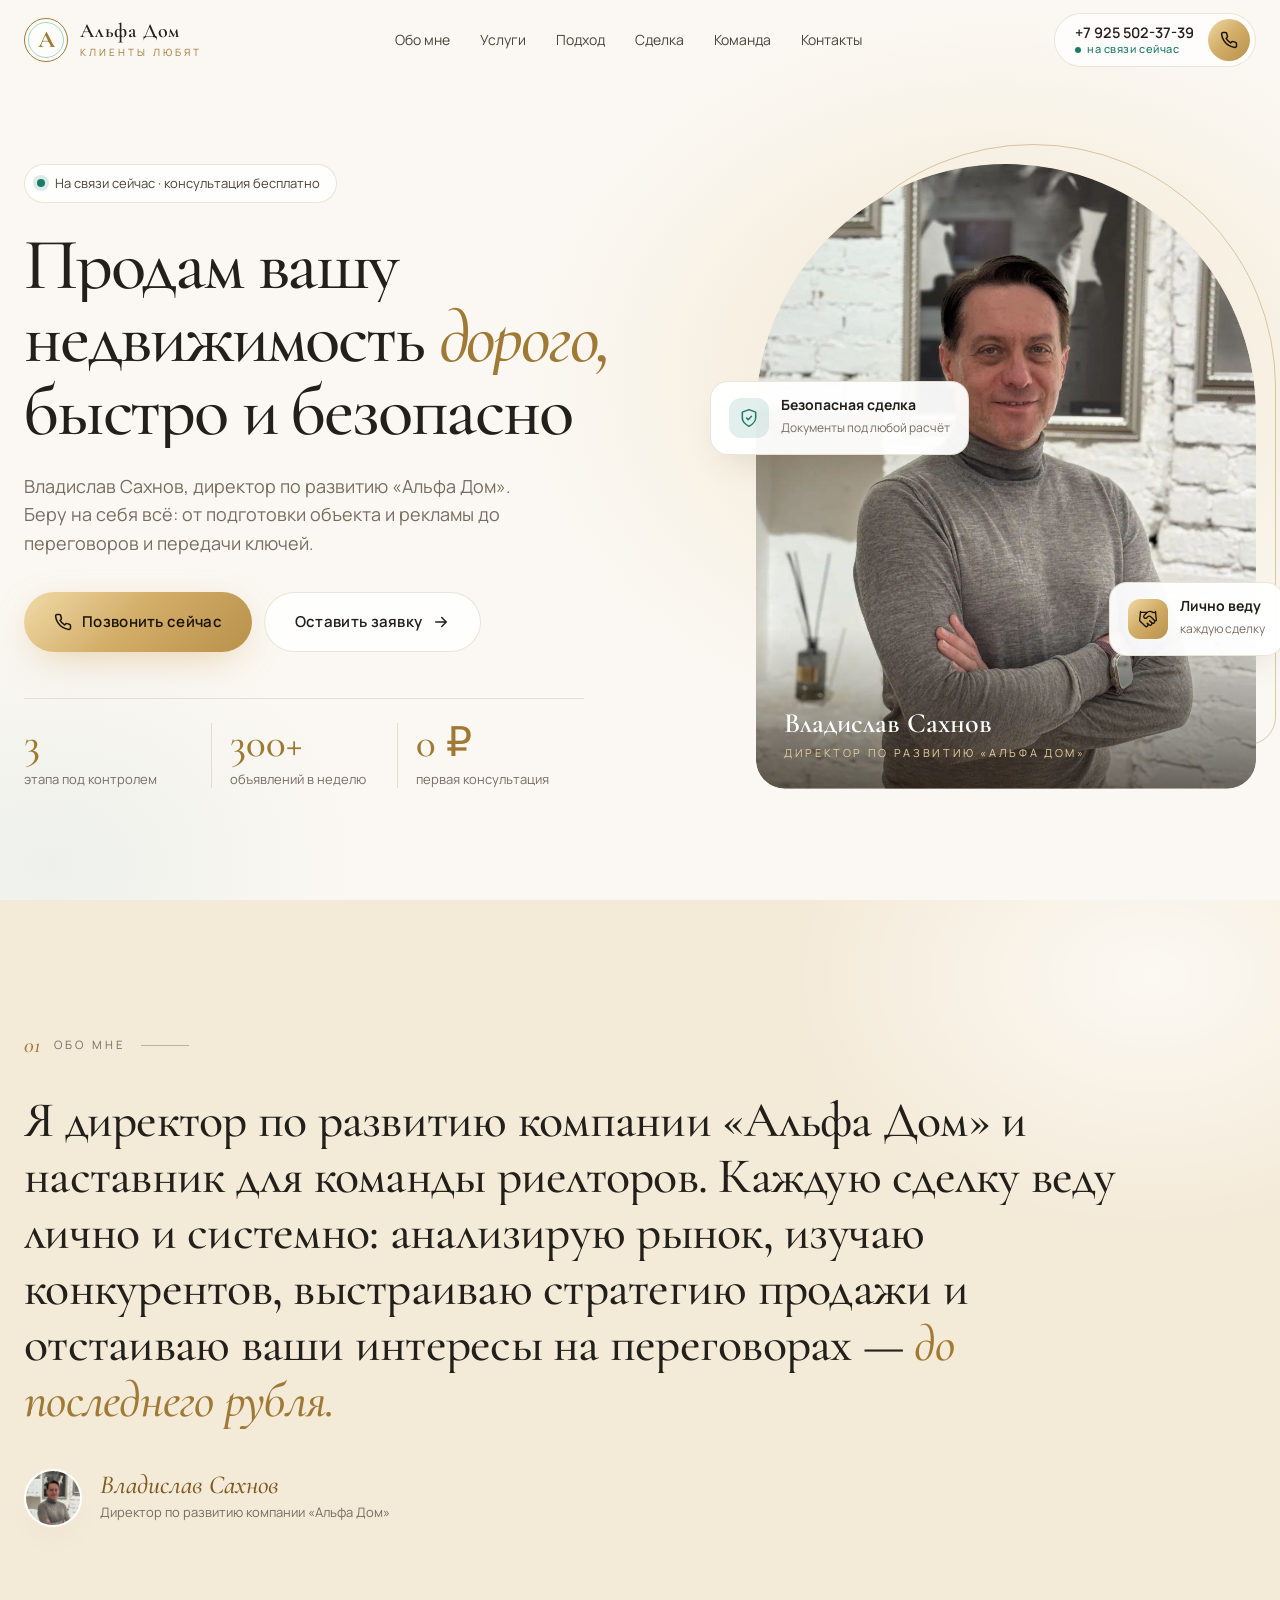
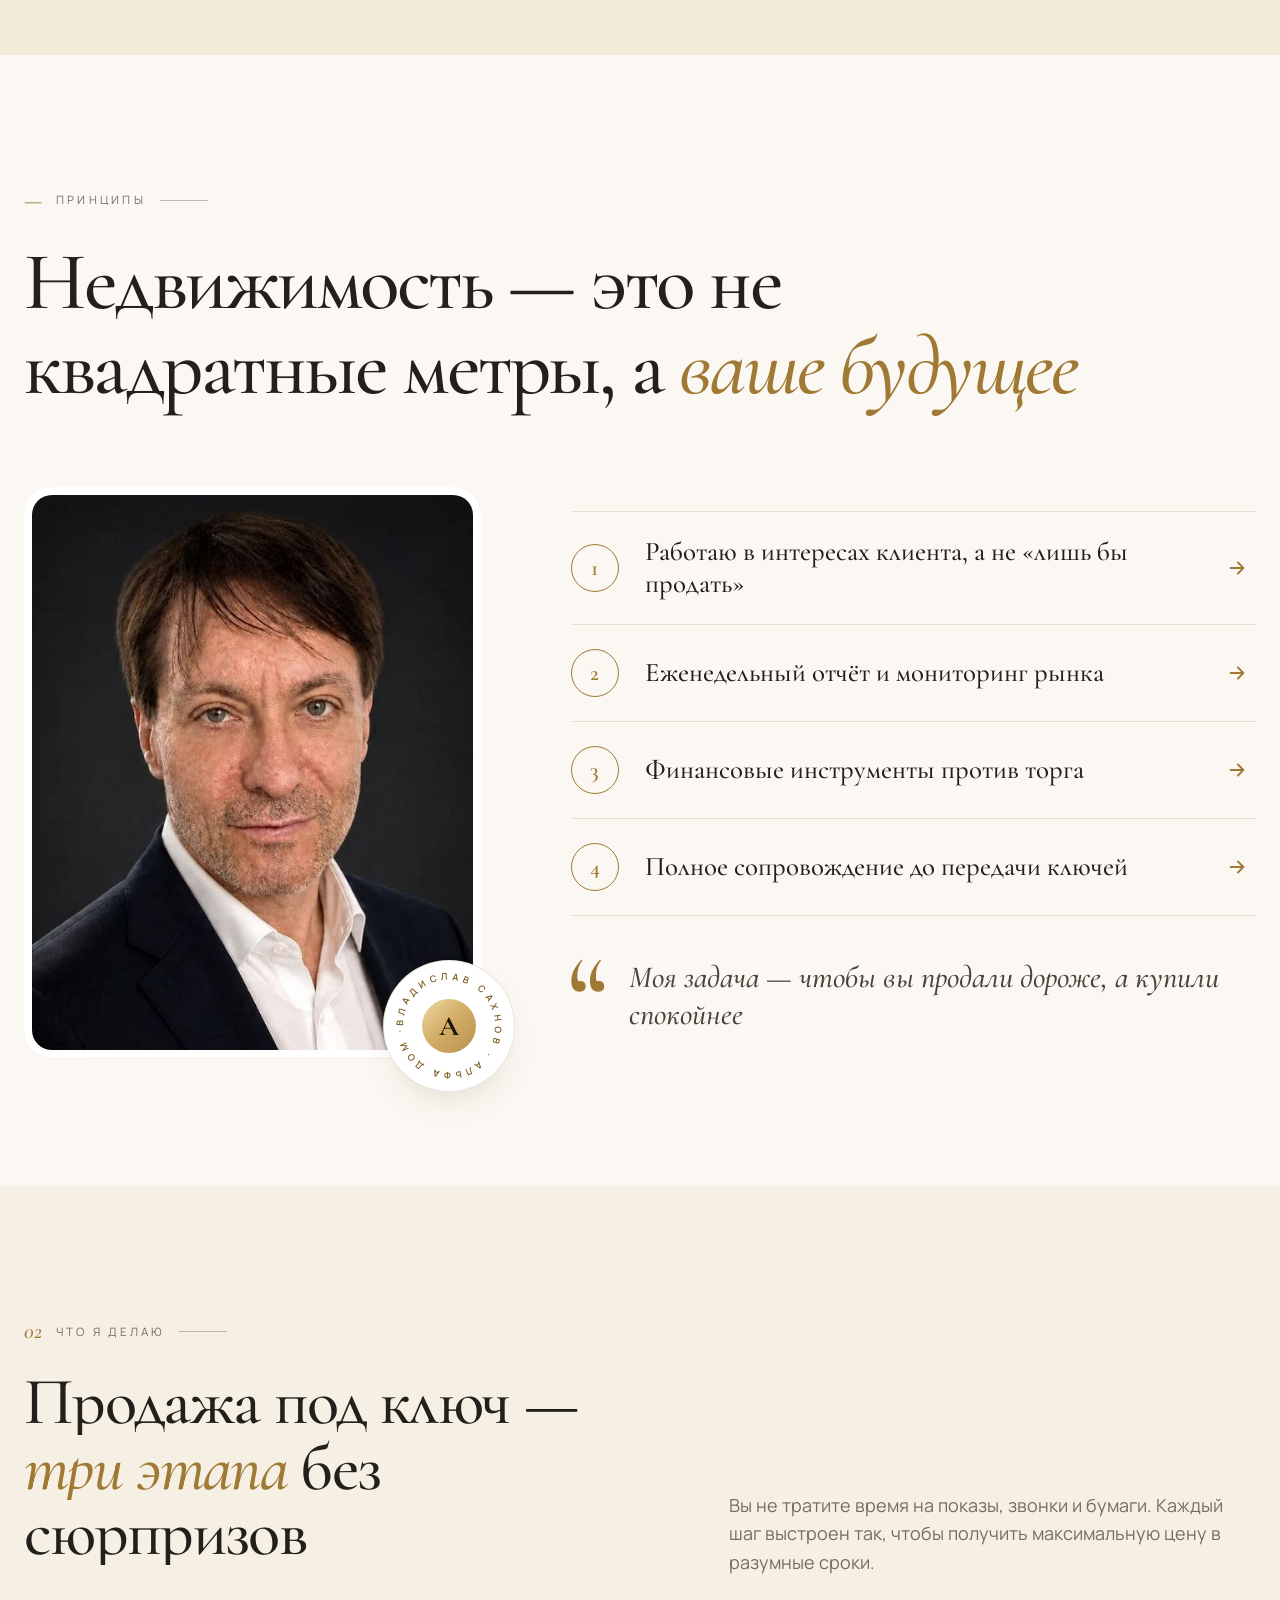
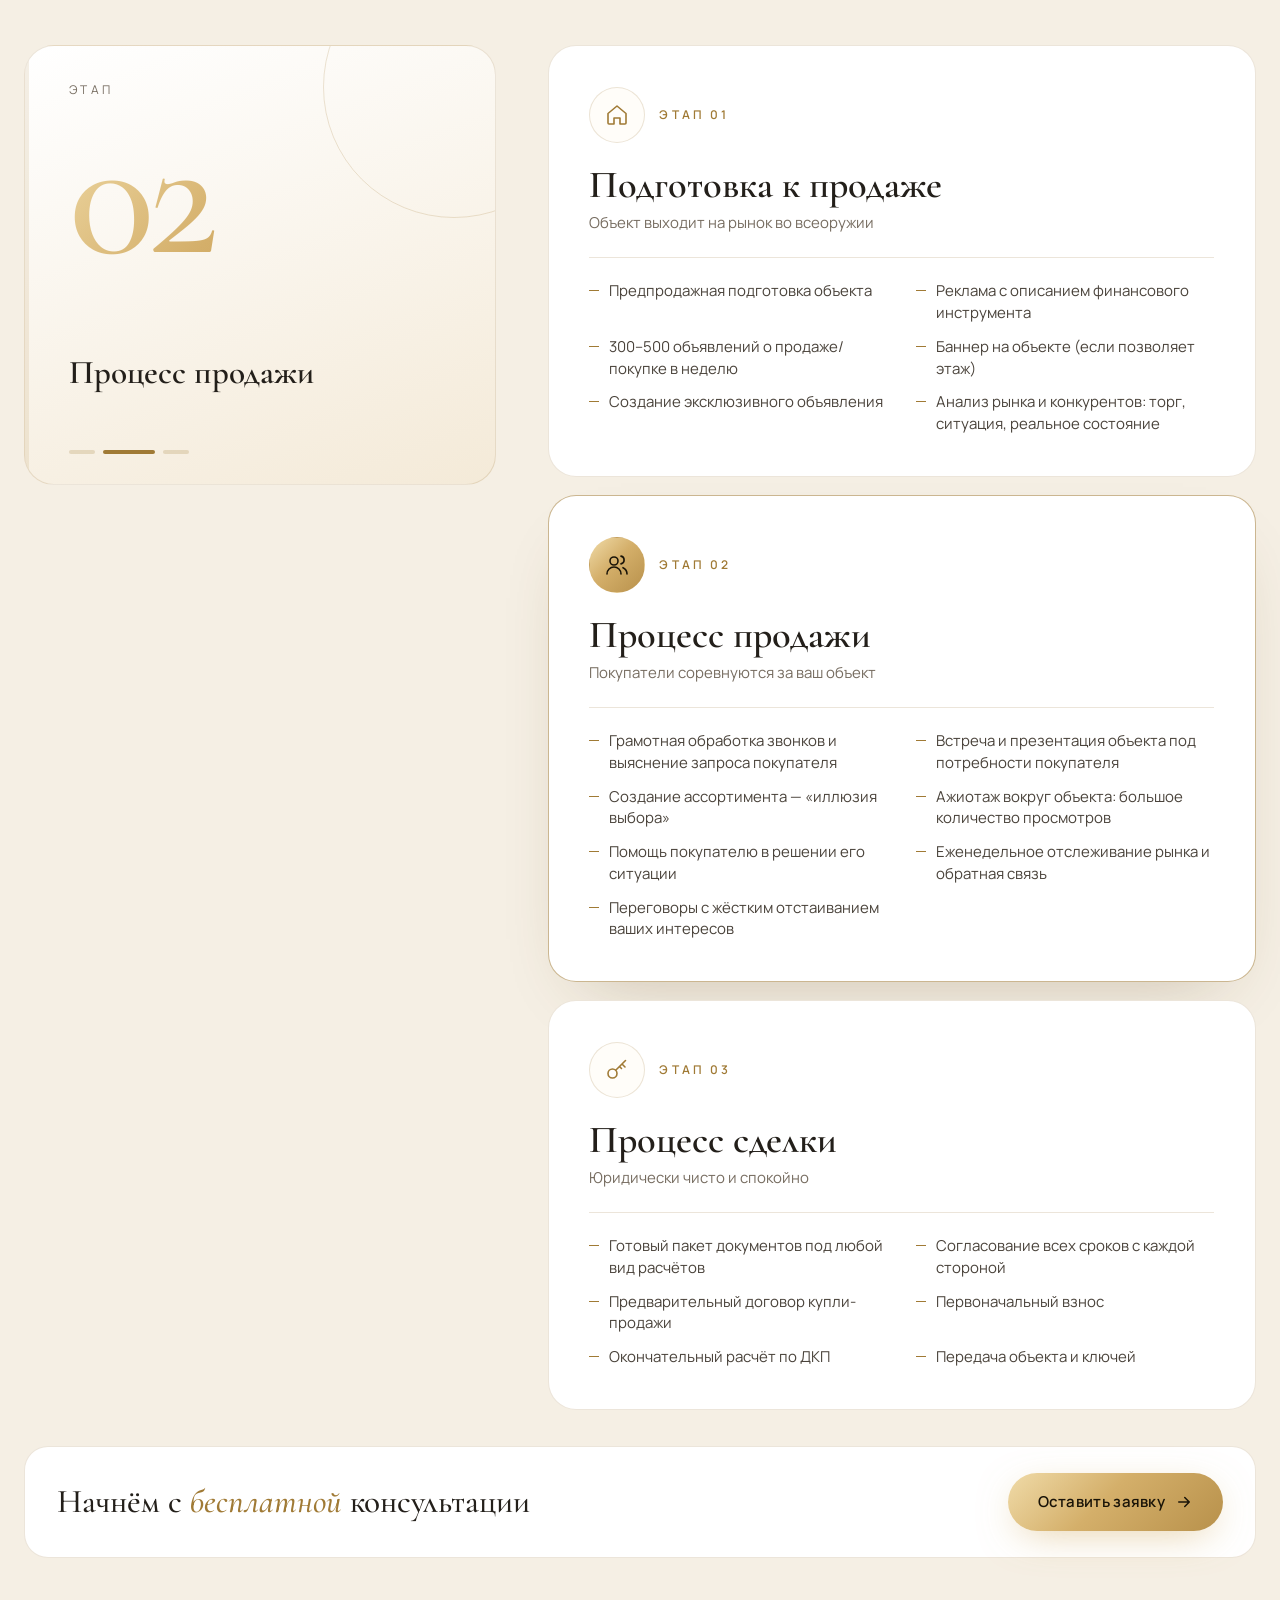
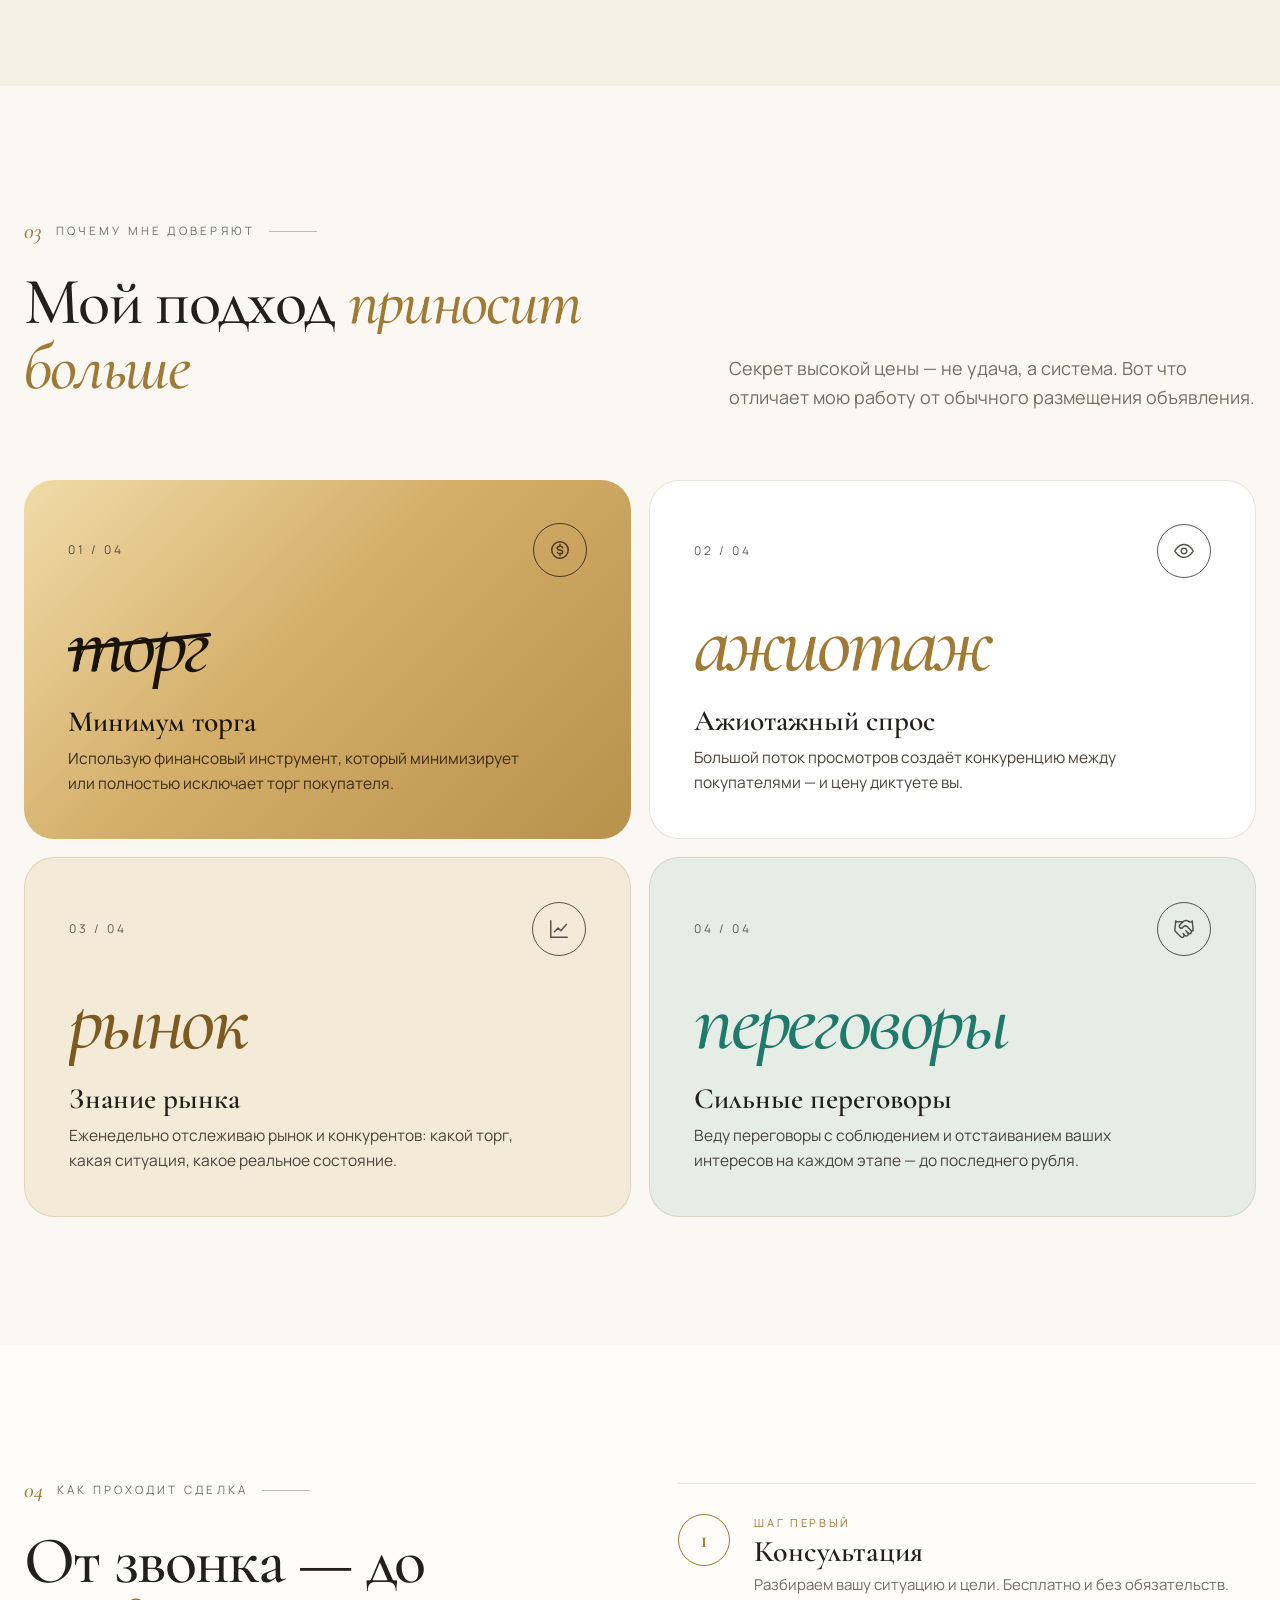
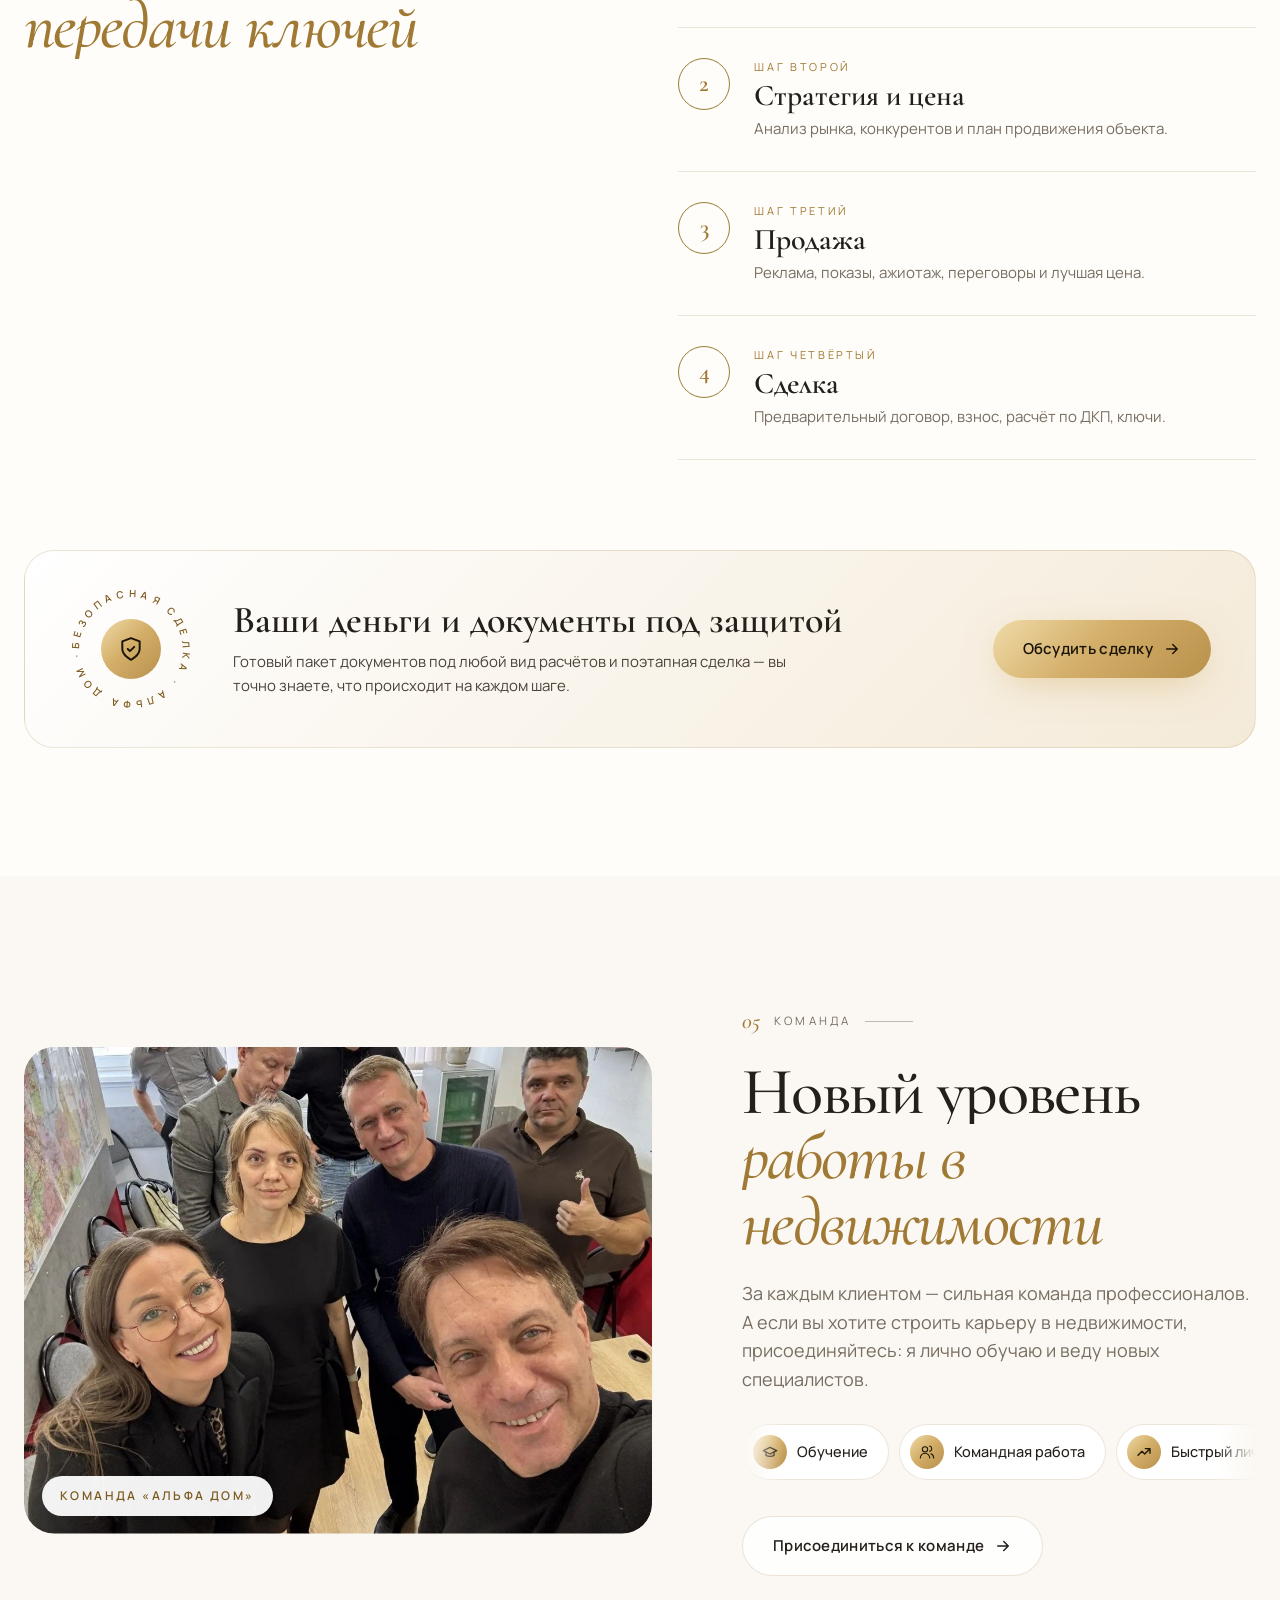
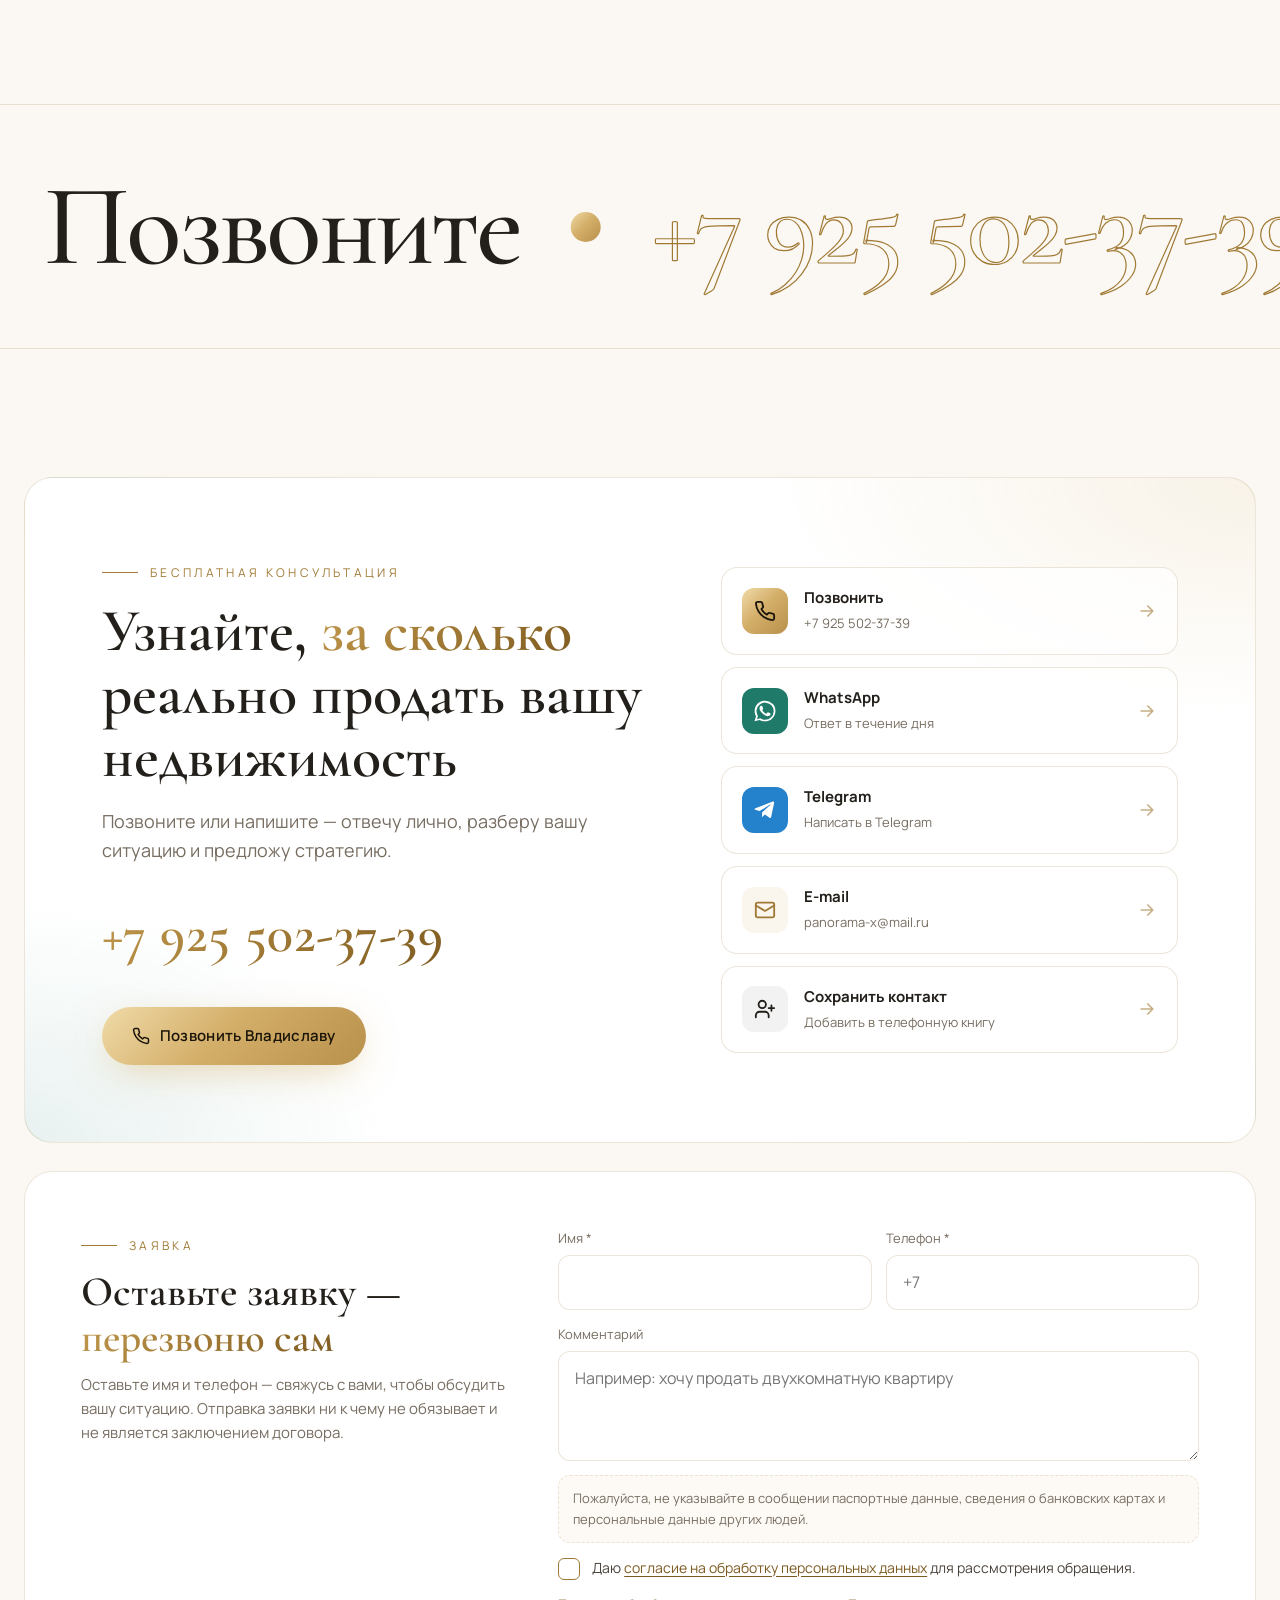
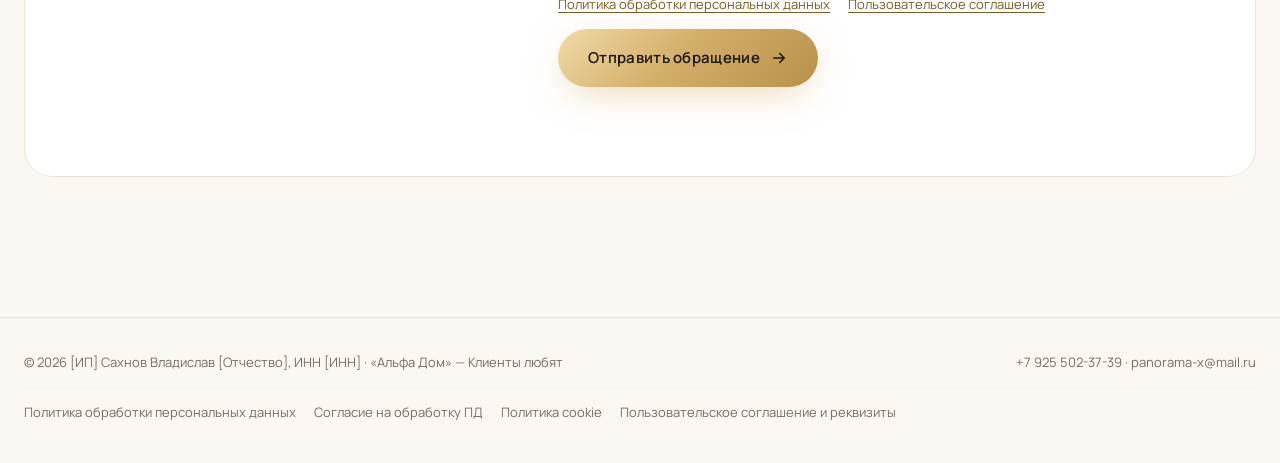
==== index.html @ 60c5ec6c "Сайт-визитка Владислава Сахнова: дизайн, анимации и правовые документы - Светлый дизайн с анимациями" ====
<!DOCTYPE html>
<html lang="ru">
<head>
<meta charset="UTF-8">
<meta name="viewport" content="width=device-width, initial-scale=1, viewport-fit=cover">
<title>Владислав Сахнов — эксперт по недвижимости | Альфа Дом</title>
<meta name="description" content="Владислав Сахнов, директор по развитию компании «Альфа Дом». Продажа и покупка недвижимости под ключ: подготовка объекта, продажа без торга, безопасная сделка. +7 925 502-37-39">
<meta name="theme-color" content="#fbf8f3">
<meta property="og:title" content="Владислав Сахнов — эксперт по недвижимости">
<meta property="og:description" content="Продам вашу квартиру дорого и безопасно. Сделка под ключ в 3 этапа.">
<meta property="og:image" content="img/studio.jpg">
<link rel="stylesheet" href="fonts/fonts.css">
<script>
(function(){var d=document.documentElement,rm=false;d.classList.add('js');
try{rm=matchMedia('(prefers-reduced-motion: reduce)').matches}catch(e){}
if(!rm)d.classList.add('motion');
setTimeout(function(){d.classList.add('ready')},2500)})();
</script>
<style>
:root{
  --bg:#fbf8f3;
  --paper:#fffdf9;
  --alt:#f5efe4;
  --card:#ffffff;
  --champ-soft:#f4ead8;
  --sage-soft:#e6ede6;
  --line:rgba(150,112,50,.18);
  --gold:#a07a35;
  --gold-2:#7d5a20;
  --gold-3:#a8823f;
  --champ:#e6cf9c;
  --emerald:#1f7a6a;
  --emerald-2:#1b7a68;
  --text:#231f1a;
  --text-2:#4a433b;
  --muted:#776d61;
  --radius:18px;
  --ease:cubic-bezier(.16,1,.3,1);
  --grad-gold:linear-gradient(135deg,#f0dba8 0%,#d4af6a 45%,#b8914b 100%);
  --grad-gold-text:linear-gradient(135deg,#c49a4f 0%,#a07a35 50%,#7d5a20 100%);
  --shadow:0 30px 70px -38px rgba(90,65,25,.32);
  --shadow-s:0 16px 40px -22px rgba(90,65,25,.3);
}
*{box-sizing:border-box;margin:0;padding:0}
html{scroll-behavior:smooth;-webkit-text-size-adjust:100%}
html.lenis,html.lenis body{height:auto}
html.lenis{scroll-behavior:auto}
.lenis.lenis-stopped{overflow:clip}
body{background:var(--bg);color:var(--text);font-family:Manrope,system-ui,sans-serif;font-size:16px;line-height:1.6;overflow-x:clip;-webkit-font-smoothing:antialiased}
::selection{background:var(--champ);color:var(--text)}
img{display:block;max-width:100%}
a{color:inherit;text-decoration:none}
button{font:inherit}
.container{width:100%;max-width:1280px;margin:0 auto;padding:0 24px}
.gold{background:var(--grad-gold-text);-webkit-background-clip:text;background-clip:text;color:transparent}
.eyebrow{display:inline-flex;align-items:center;gap:12px;font-size:12px;letter-spacing:.28em;text-transform:uppercase;color:var(--gold)}
.eyebrow::before{content:"";width:36px;height:1px;background:var(--gold)}
.lead{color:var(--muted);font-size:clamp(16px,1.5vw,18px);max-width:620px}
section{padding:clamp(84px,10vw,140px) 0;position:relative}
.label{display:inline-flex;align-items:center;gap:14px;font-size:11.5px;letter-spacing:.28em;text-transform:uppercase;color:var(--muted)}
.label b{font-family:"Cormorant Garamond",serif;font-style:italic;font-weight:500;font-size:22px;letter-spacing:0;color:var(--gold);text-transform:none}
.label::after{content:"";width:48px;height:1px;background:currentColor;opacity:.45}
h2.h{font-family:"Cormorant Garamond",serif;font-weight:500;font-size:clamp(40px,5.2vw,80px);line-height:.98;letter-spacing:-.025em;margin:20px 0 24px}
h2.h em{font-style:italic;color:var(--gold)}
.head{display:grid;grid-template-columns:1.1fr .9fr;gap:60px;align-items:end;margin-bottom:56px}
.head > *{min-width:0}
.head .lead{padding-bottom:12px}

/* buttons */
.btn{display:inline-flex;align-items:center;justify-content:center;gap:10px;padding:17px 30px;border-radius:100px;font-weight:600;font-size:15px;letter-spacing:.02em;transition:box-shadow .3s,background .3s,color .3s,border-color .3s;cursor:pointer;border:0;white-space:nowrap}
.btn svg{width:18px;height:18px;flex-shrink:0}
.btn-gold{background:var(--grad-gold);color:#1a1408;box-shadow:0 10px 40px -12px rgba(212,175,106,.7)}
.btn-gold:hover{box-shadow:0 18px 50px -10px rgba(212,175,106,.9)}
.btn-ghost{border:1px solid var(--line);color:var(--text);background:rgba(255,255,255,.8)}
.btn-ghost:hover{border-color:var(--gold);color:var(--gold-2)}
.btn-wa{background:#1f7a6a;color:#fff}
.btn-wa:hover{background:#26917e}
.pulse{position:relative}
.pulse::after{content:"";position:absolute;inset:0;border-radius:inherit;box-shadow:0 0 0 0 rgba(212,175,106,.6);animation:pulse 2.4s infinite}
@keyframes pulse{0%{box-shadow:0 0 0 0 rgba(212,175,106,.55)}70%{box-shadow:0 0 0 18px rgba(212,175,106,0)}100%{box-shadow:0 0 0 0 rgba(212,175,106,0)}}
@keyframes spin{to{transform:rotate(360deg)}}
@keyframes scroll{to{transform:translateX(-50%)}}
@keyframes blink{50%{opacity:.35}}
@keyframes bob{50%{transform:translateY(-8px)}}

/* header */
header{position:fixed;top:0;left:0;right:0;z-index:60;transition:background .4s,border-color .4s,transform .6s var(--ease);border-bottom:1px solid transparent}
header.scrolled{background:rgba(251,248,243,.86);backdrop-filter:blur(14px);-webkit-backdrop-filter:blur(14px);border-color:var(--line)}
header.hide{transform:translateY(-100%)}
.menu-open header{transform:none;background:transparent;border-color:transparent;backdrop-filter:none;-webkit-backdrop-filter:none}
.nav{display:flex;align-items:center;justify-content:space-between;height:80px;gap:16px}
.logo{display:flex;align-items:center;gap:12px}
.logo-mark{width:44px;height:44px;border-radius:50%;border:1px solid var(--gold);display:grid;place-items:center;font-family:"Cormorant Garamond",serif;font-size:24px;font-weight:700;color:var(--gold);position:relative;background:var(--paper)}
.logo-mark::after{content:"";position:absolute;inset:3px;border-radius:50%;border:1px solid rgba(42,165,142,.45)}
.logo-text{line-height:1.1}
.logo-text b{display:block;font-family:"Cormorant Garamond",serif;font-size:20px;font-weight:600;letter-spacing:.04em}
.logo-text span{font-size:10px;letter-spacing:.3em;text-transform:uppercase;color:var(--gold)}
.menu{display:flex;gap:30px;font-size:14px;color:var(--text-2)}
.menu a{position:relative;padding:6px 0}
.menu a::after{content:"";position:absolute;left:0;right:0;bottom:0;height:1px;background:var(--gold);transform:scaleX(0);transform-origin:right;transition:transform .45s var(--ease)}
.menu a:hover{color:var(--text)}
.menu a:hover::after{transform:scaleX(1);transform-origin:left}
.nav-right{display:flex;align-items:center;gap:10px}
.nav-phone{display:flex;align-items:center;gap:14px;padding:5px 5px 5px 20px;border:1px solid var(--line);border-radius:100px;background:rgba(255,255,255,.75)}
.nav-phone .num{font-weight:600;font-size:14.5px;line-height:1.25}
.nav-phone .num small{display:block;font-size:11px;color:var(--emerald-2);font-weight:500;letter-spacing:.05em}
.nav-phone .num small::before{content:"";display:inline-block;width:6px;height:6px;border-radius:50%;background:currentColor;margin-right:6px;vertical-align:middle;animation:blink 1.6s infinite}
.icon-btn{width:42px;height:42px;border-radius:50%;display:grid;place-items:center;background:var(--grad-gold);color:#1a1408}
.icon-btn svg{width:18px;height:18px}
.menu-btn{display:none;align-items:center;justify-content:center;width:52px;height:52px;border-radius:50%;background:var(--card);border:1px solid var(--line);color:var(--text);cursor:pointer}
.menu-btn .bars{position:relative;width:20px;height:10px}
.menu-btn .bars i{position:absolute;left:0;right:0;height:1.5px;background:currentColor;border-radius:2px;transition:transform .5s var(--ease),top .5s var(--ease)}
.menu-btn .bars i:first-child{top:0}
.menu-btn .bars i:last-child{top:8.5px}
.menu-open .menu-btn .bars i:first-child{top:4.25px;transform:rotate(45deg)}
.menu-open .menu-btn .bars i:last-child{top:4.25px;transform:rotate(-45deg)}

/* overlay menu (mobile / tablet) */
.overlay{position:fixed;inset:0;z-index:55;background:var(--paper);color:var(--text);clip-path:inset(0 0 100% 0);visibility:hidden;transition:clip-path .8s var(--ease),visibility 0s .8s;display:flex;flex-direction:column;justify-content:center;padding:100px 0 40px;overflow:auto}
.menu-open .overlay{clip-path:inset(0 0 0 0);visibility:visible;transition:clip-path .8s var(--ease),visibility 0s}
.overlay::before{content:"";position:absolute;right:-30vw;top:-20vw;width:80vw;height:80vw;border-radius:50%;background:radial-gradient(closest-side,rgba(230,207,156,.35),transparent)}
.overlay nav{position:relative;display:flex;flex-direction:column}
.overlay nav a{overflow:hidden;border-bottom:1px solid var(--line);padding:6px 0}
.overlay nav a > span{display:flex;align-items:baseline;gap:16px;font-family:"Cormorant Garamond",serif;font-weight:500;font-size:clamp(38px,9vw,72px);line-height:1.1;letter-spacing:-.02em;transform:translateY(105%);transition:transform .8s var(--ease),color .3s}
.overlay nav a i{font-family:Manrope,sans-serif;font-style:normal;font-size:12px;letter-spacing:.18em;color:var(--gold);font-weight:600}
.menu-open .overlay nav a > span{transform:none;transition-delay:calc(.2s + var(--d,0s))}
.overlay nav a:hover > span{color:var(--gold);font-style:italic}
.overlay-foot{position:relative;display:flex;flex-wrap:wrap;gap:14px 40px;margin-top:36px;font-size:15px;opacity:0;transform:translateY(16px);transition:opacity .5s .45s,transform .7s var(--ease) .45s}
.menu-open .overlay-foot{opacity:1;transform:none}
.overlay-foot small{display:block;font-size:10.5px;letter-spacing:.24em;text-transform:uppercase;color:var(--muted);margin-bottom:2px}
.overlay-foot a:hover{color:var(--gold-2)}

/* hero */
.hero{min-height:100vh;min-height:100svh;padding:116px 0 64px;display:flex;align-items:center;overflow:hidden}
.hero::before{content:"";position:absolute;inset:0;background:radial-gradient(720px 560px at 78% 42%,rgba(230,207,156,.42),transparent 66%),radial-gradient(520px 420px at 4% 96%,rgba(31,122,106,.06),transparent 60%);pointer-events:none}
.hero-grid{position:relative;display:grid;grid-template-columns:1.08fr .92fr;gap:clamp(40px,6vw,96px);align-items:center}
.hero-grid > *{min-width:0}
.motion:not(.ready) .hero-grid{visibility:hidden}
.pill{display:inline-flex;align-items:center;gap:10px;padding:8px 16px 8px 12px;border:1px solid var(--line);border-radius:100px;background:rgba(255,255,255,.8);font-size:13px;color:var(--text-2)}
.pill i{width:8px;height:8px;border-radius:50%;background:var(--emerald-2);box-shadow:0 0 0 4px rgba(27,122,104,.14);animation:blink 1.8s infinite}
.hero h1{font-family:"Cormorant Garamond",serif;font-weight:500;font-size:clamp(44px,5.7vw,86px);line-height:1;letter-spacing:-.03em;margin:26px 0 24px}
.hero h1 em{font-style:italic;color:var(--gold)}
.hero .lead{max-width:520px;margin-bottom:34px}
.hero-cta{display:flex;flex-wrap:wrap;gap:12px}
.trust{display:grid;grid-template-columns:repeat(3,1fr);margin-top:46px;padding-top:24px;border-top:1px solid var(--line);max-width:560px}
.trust div{padding-right:18px}
.trust div + div{padding-left:18px;border-left:1px solid var(--line)}
.trust b{display:block;font-family:"Cormorant Garamond",serif;font-weight:500;font-size:clamp(34px,3.2vw,46px);line-height:1;color:var(--gold)}
.trust span{display:block;margin-top:6px;font-size:13px;line-height:1.4;color:var(--muted)}
.hero-media{position:relative;justify-self:end;width:100%;max-width:500px}
.hero-media::before{content:"";position:absolute;left:34px;right:-20px;top:-20px;bottom:44px;border:1px solid rgba(160,122,53,.38);border-radius:260px 260px 30px 30px;pointer-events:none}
.photo{position:relative;border-radius:260px 260px 30px 30px;overflow:hidden;aspect-ratio:4/5;box-shadow:var(--shadow);background:var(--alt)}
.photo img{position:absolute;left:0;top:-6%;width:100%;height:112%;object-fit:cover;object-position:center 20%}
.photo figcaption{position:absolute;left:0;right:0;bottom:0;padding:80px 28px 24px;background:linear-gradient(transparent,rgba(24,17,8,.6));color:#fff}
.photo figcaption b{display:block;font-family:"Cormorant Garamond",serif;font-size:28px;font-weight:600;line-height:1.1}
.photo figcaption span{font-size:11px;letter-spacing:.24em;text-transform:uppercase;color:var(--champ)}
.float{position:absolute;z-index:2;display:flex;align-items:center;gap:12px;background:rgba(255,255,255,.95);border:1px solid var(--line);border-radius:18px;padding:14px 18px;box-shadow:var(--shadow-s)}
.float .ic{width:40px;height:40px;border-radius:12px;display:grid;place-items:center;flex-shrink:0}
.float .ic svg{width:20px;height:20px}
.float b{display:block;font-size:14px;line-height:1.3}
.float span{font-size:12px;color:var(--muted)}
.f1{left:-46px;top:30%}
.f1 .ic{background:rgba(31,122,106,.12);color:var(--emerald-2)}
.f2{right:-28px;bottom:26%}
.f2 .ic{background:var(--grad-gold);color:#1a1408}
.float .bob{animation:bob 5s ease-in-out infinite}

/* manifest */
.manifest{background:var(--champ-soft)}
.manifest::before{content:"";position:absolute;inset:0;background:radial-gradient(600px 420px at 90% 10%,rgba(255,255,255,.7),transparent 60%);pointer-events:none}
.manifest-in{position:relative}
.manifest-text{margin-top:30px;font-family:"Cormorant Garamond",serif;font-weight:500;font-size:clamp(30px,3.9vw,60px);line-height:1.12;letter-spacing:-.015em;max-width:1120px;color:var(--text)}
.manifest-text em{font-style:italic;color:var(--gold)}
.manifest-sign{margin-top:40px;display:flex;align-items:center;gap:18px}
.manifest-sign .av{width:58px;height:58px;border-radius:50%;overflow:hidden;border:2px solid #fff;box-shadow:var(--shadow-s)}
.manifest-sign .av img{width:100%;height:100%;object-fit:cover;object-position:center 20%}
.manifest-sign b{display:block;font-family:"Cormorant Garamond",serif;font-style:italic;font-size:26px;font-weight:500;color:var(--gold-2);line-height:1.1}
.manifest-sign small{font-size:13px;color:var(--muted)}

/* about / principles */
.statement{font-family:"Cormorant Garamond",serif;font-weight:500;font-size:clamp(42px,6.4vw,108px);line-height:1.04;letter-spacing:-.03em;margin:22px 0 clamp(50px,6vw,90px);max-width:1180px}
.statement .sq{position:relative;display:inline-block;transition:color .4s}
.statement .sq .line{position:absolute;left:-2%;right:-2%;top:56%;height:.055em;min-height:3px;background:var(--gold);border-radius:4px;transform-origin:left center;transform:rotate(-3deg)}
.statement em{position:relative;display:inline-block;font-style:italic;color:var(--gold)}
.statement .scribble{position:absolute;left:-2%;width:104%;bottom:-.16em;height:.3em;overflow:visible}
.statement .scribble path{fill:none;stroke:var(--gold);stroke-width:2.2;stroke-linecap:round;vector-effect:non-scaling-stroke}
.about-grid{display:grid;grid-template-columns:.8fr 1.2fr;gap:clamp(44px,7vw,110px);align-items:center}
.about-grid > *{min-width:0}
.about-img-wrap{position:relative}
.about-img{position:relative;aspect-ratio:4/5;border-radius:28px;overflow:hidden;box-shadow:var(--shadow);border:8px solid #fff;outline:1px solid var(--line)}
.about-img img{position:absolute;left:0;top:0;width:100%;height:110%;object-fit:cover;object-position:4% 0%}
.seal{position:absolute;right:-34px;bottom:-34px;width:132px;height:132px;border-radius:50%;background:#fff;box-shadow:var(--shadow-s);display:grid;place-items:center;border:1px solid var(--line)}
.seal svg.ring{position:absolute;inset:6px;width:calc(100% - 12px);height:calc(100% - 12px);animation:spin 22s linear infinite}
.seal text{font-size:9.4px;letter-spacing:.14em;fill:var(--gold-2);font-family:Manrope,sans-serif;font-weight:600}
.seal .core{width:54px;height:54px;border-radius:50%;background:var(--grad-gold);display:grid;place-items:center;font-family:"Cormorant Garamond",serif;font-size:28px;font-weight:700;color:#1a1408}
.principles{list-style:none;border-top:1px solid var(--line);margin-bottom:44px}
.principles li{position:relative;display:grid;grid-template-columns:66px 1fr 30px;align-items:center;gap:8px;padding:24px 0;border-bottom:1px solid var(--line)}
.principles li::after{content:"";position:absolute;left:0;right:0;bottom:-1px;height:1px;background:var(--gold);transform:scaleX(0);transform-origin:left;transition:transform 1s var(--ease)}
.principles .pn{width:48px;height:48px;border-radius:50%;border:1px solid var(--gold);display:grid;place-items:center;font-family:"Cormorant Garamond",serif;font-size:22px;font-weight:600;color:var(--gold);transition:background .5s,color .5s,border-color .5s,transform .6s var(--ease)}
.principles .pt{font-family:"Cormorant Garamond",serif;font-size:clamp(22px,2.1vw,30px);font-weight:500;line-height:1.2;color:var(--text);transition:transform .6s var(--ease)}
.principles .pa{width:22px;height:22px;color:var(--gold);opacity:0;transform:translateX(-12px);transition:opacity .5s,transform .6s var(--ease)}
.principles li.on::after,.principles li:hover::after{transform:scaleX(1)}
.principles li.on .pn,.principles li:hover .pn{background:var(--grad-gold);color:#1a1408;border-color:transparent;transform:rotate(-8deg)}
.principles li.on .pa,.principles li:hover .pa{opacity:1;transform:none}
.principles li:hover .pt{transform:translateX(6px)}
.quote{position:relative;font-family:"Cormorant Garamond",serif;font-style:italic;font-weight:500;font-size:clamp(24px,2.4vw,32px);line-height:1.2;padding-left:58px;color:var(--text-2)}
.quote::before{content:"“";position:absolute;left:-4px;top:-22px;font-size:120px;line-height:1;color:var(--gold);font-style:normal}

/* services: sticky stage counter */
.services{background:var(--alt)}
.stages-side{display:none}
.stages.live{display:grid;grid-template-columns:.8fr 1.2fr;gap:clamp(30px,4vw,60px);align-items:start}
.stages.live .stages-side{display:block;position:sticky;top:110px}
.side-in{position:relative;min-height:min(440px,62vh);padding:34px 34px 30px 44px;border-radius:30px;background:linear-gradient(160deg,#fff 0%,var(--champ-soft) 100%);border:1px solid var(--line);display:flex;flex-direction:column;overflow:hidden}
.side-in::after{content:"";position:absolute;right:-90px;top:-90px;width:260px;height:260px;border-radius:50%;border:1px solid rgba(160,122,53,.2)}
.side-bar{position:absolute;left:0;top:0;bottom:0;width:4px;background:rgba(160,122,53,.12)}
.side-bar i{display:block;height:100%;background:var(--grad-gold);transform-origin:top;transform:scaleY(0)}
.side-label{font-size:12px;letter-spacing:.28em;text-transform:uppercase;color:var(--muted)}
.roll{height:1.2em;overflow:hidden;font-family:"Cormorant Garamond",serif;font-weight:500;font-size:clamp(130px,14vw,220px);line-height:1;letter-spacing:-.04em;margin:6px 0 10px}
.roll-track{display:flex;flex-direction:column;transition:transform 1s var(--ease)}
.roll-track span{display:block;height:1.2em;background:var(--grad-gold);-webkit-background-clip:text;background-clip:text;color:transparent}
.side-title{position:relative;height:2.3em;margin-top:auto;font-family:"Cormorant Garamond",serif;font-size:clamp(28px,2.6vw,38px);font-weight:600;line-height:1.1}
.side-title .st{position:absolute;left:0;top:0;opacity:0;transform:translateY(24px);transition:opacity .45s,transform .8s var(--ease)}
.side-title .st.on{opacity:1;transform:none}
.side-dots{display:flex;gap:8px;margin-top:18px}
.side-dots b{width:26px;height:4px;border-radius:4px;background:rgba(160,122,53,.22);transition:width .6s var(--ease),background .4s}
.side-dots b.on{width:52px;background:var(--gold)}
.stage{position:relative;border-radius:28px;background:var(--card);border:1px solid var(--line);padding:clamp(28px,3.2vw,44px);margin-bottom:18px;transition:border-color .6s,box-shadow .6s var(--ease)}
.stage.active{border-color:rgba(160,122,53,.55);box-shadow:var(--shadow)}
.stage-top{display:flex;align-items:center;gap:14px;margin-bottom:22px}
.stage-ic{width:56px;height:56px;border-radius:50%;border:1px solid var(--line);display:grid;place-items:center;color:var(--gold);background:var(--paper);transition:background .5s,color .5s,border-color .5s}
.stage-ic svg{width:24px;height:24px}
.stage.active .stage-ic{background:var(--grad-gold);color:#1a1408;border-color:transparent}
.stage-n{font-size:12px;letter-spacing:.26em;text-transform:uppercase;color:var(--gold);font-weight:600}
.stage h3{font-family:"Cormorant Garamond",serif;font-weight:600;font-size:clamp(30px,3vw,42px);line-height:1.05;margin-bottom:6px}
.stage .sub{font-size:15px;color:var(--muted);margin-bottom:22px}
.stage ul{list-style:none;display:grid;grid-template-columns:1fr 1fr;gap:12px 28px;padding-top:22px;border-top:1px solid var(--line)}
.stage li{position:relative;font-size:15px;line-height:1.45;padding-left:20px;color:var(--text-2)}
.stage li::before{content:"";position:absolute;left:0;top:10px;width:10px;height:1px;background:var(--gold)}
.svc-cta{margin-top:18px;display:flex;align-items:center;justify-content:space-between;gap:24px;flex-wrap:wrap;padding:26px 32px;border-radius:24px;background:var(--card);border:1px solid var(--line)}
.svc-cta p{font-family:"Cormorant Garamond",serif;font-weight:500;font-size:clamp(26px,2.6vw,36px);line-height:1.1}
.svc-cta p em{font-style:italic;color:var(--gold)}

/* approach: grid of cards */
.adv{display:grid;grid-template-columns:1fr 1fr;gap:18px}
.sc{position:relative;min-height:340px;border-radius:30px;padding:clamp(28px,3.4vw,48px);display:flex;flex-direction:column;justify-content:space-between;gap:30px;overflow:hidden;border:1px solid var(--line);transition:translate .6s var(--ease),box-shadow .6s var(--ease)}
.sc:hover{translate:0 -6px;box-shadow:var(--shadow)}
.sc .top{display:flex;justify-content:space-between;align-items:center}
.sc .idx{font-size:12px;letter-spacing:.26em;text-transform:uppercase;opacity:.7}
.sc .ico{width:54px;height:54px;border-radius:50%;display:grid;place-items:center;border:1px solid currentColor;opacity:.75}
.sc .ico svg{width:22px;height:22px}
.sc-word{font-family:"Cormorant Garamond",serif;font-style:italic;font-weight:500;font-size:clamp(60px,6.6vw,100px);line-height:.85;letter-spacing:-.04em;padding-bottom:.1em;overflow:hidden}
.sc-word .w{position:relative;display:inline-block}
.sc-word{margin-bottom:18px}
.sc-word .strike{position:absolute;left:-3%;right:-3%;top:54%;height:.05em;min-height:3px;background:currentColor;border-radius:4px;transform:rotate(-6deg)}
.sc h3{font-family:"Cormorant Garamond",serif;font-weight:600;font-size:clamp(26px,2.3vw,34px);line-height:1.05;margin-bottom:8px}
.sc p{font-size:15.5px;line-height:1.6;color:var(--text-2);max-width:460px}
.sc-gold{background:var(--grad-gold);color:#1a1408;border:0}
.sc-gold p{color:#3b2c10}
.sc-paper{background:var(--card)}
.sc-paper .sc-word{color:var(--gold)}
.sc-champ{background:var(--champ-soft)}
.sc-champ .sc-word{color:var(--gold-2)}
.sc-sage{background:var(--sage-soft)}
.sc-sage .sc-word{color:var(--emerald)}

/* process */
.proc{background:var(--paper)}
.proc-grid{display:grid;grid-template-columns:1fr 1fr;gap:clamp(40px,6vw,100px);align-items:start}
.proc-grid > *{min-width:0}
.house-wrap{position:sticky;top:120px}
.house{width:100%;max-width:420px;display:block;margin-top:20px;color:var(--gold);overflow:visible}
.house path,.house rect,.house circle{fill:none;stroke:currentColor;stroke-width:1.5;stroke-linecap:round;stroke-linejoin:round}
.house .thin{stroke-width:.8;opacity:.55}
.house .key{color:var(--emerald)}
.house .key path,.house .key circle{stroke-width:2}
.steps{list-style:none;padding-top:10px}
.steps li{display:grid;grid-template-columns:76px 1fr;padding:30px 0;border-top:1px solid var(--line);transition:opacity .6s}
.steps li:last-child{border-bottom:1px solid var(--line)}
.steps .n{width:52px;height:52px;border-radius:50%;display:grid;place-items:center;border:1px solid var(--gold);font-family:"Cormorant Garamond",serif;font-weight:600;font-size:24px;color:var(--gold);transition:background .5s,color .5s}
.steps li.on .n{background:var(--grad-gold);color:#1a1408;border-color:transparent}
.steps small{display:block;font-size:11px;letter-spacing:.24em;text-transform:uppercase;color:var(--gold);margin-bottom:4px}
.steps h4{font-family:"Cormorant Garamond",serif;font-weight:600;font-size:30px;line-height:1.05;margin-bottom:6px}
.steps p{font-size:15px;color:var(--muted)}
.cert{margin-top:clamp(60px,7vw,90px);display:grid;grid-template-columns:auto 1fr auto;gap:40px;align-items:center;padding:36px 44px;border-radius:30px;background:linear-gradient(135deg,#fff,var(--champ-soft));border:1px solid var(--line);position:relative;overflow:hidden}
.cert .stamp{position:relative;width:124px;height:124px;display:grid;place-items:center}
.cert .stamp svg.ring{position:absolute;inset:0;width:100%;height:100%;animation:spin 30s linear infinite}
.cert .stamp text{font-size:9.6px;letter-spacing:.14em;fill:var(--gold-2);font-family:Manrope,sans-serif;font-weight:600}
.cert .stamp .core{width:60px;height:60px;border-radius:50%;background:var(--grad-gold);display:grid;place-items:center;color:#1a1408}
.cert .stamp .core svg{width:26px;height:26px}
.cert h4{font-family:"Cormorant Garamond",serif;font-size:clamp(28px,3vw,38px);font-weight:600;line-height:1.1;margin-bottom:8px}
.cert p{color:var(--text-2);font-size:15px;max-width:560px}

/* team */
.team-grid{display:grid;grid-template-columns:1.1fr .9fr;gap:clamp(44px,7vw,100px);align-items:center}
.team-grid > *{min-width:0}
.team-img{position:relative;border-radius:30px;overflow:hidden;aspect-ratio:4/3.1;box-shadow:var(--shadow)}
.team-img img{position:absolute;left:0;top:-7%;width:100%;height:114%;object-fit:cover}
.team-img .tag{position:absolute;left:18px;bottom:18px;background:rgba(255,255,255,.94);border-radius:100px;padding:10px 18px;font-size:12px;letter-spacing:.2em;text-transform:uppercase;color:var(--gold-2);font-weight:600}
.chips{overflow:hidden;margin:30px 0 36px;-webkit-mask-image:linear-gradient(90deg,transparent,#000 8%,#000 92%,transparent);mask-image:linear-gradient(90deg,transparent,#000 8%,#000 92%,transparent)}
.chips-track{display:flex;gap:10px;width:max-content;animation:scroll 26s linear infinite}
.chips:hover .chips-track{animation-play-state:paused}
.chip{display:inline-flex;align-items:center;gap:10px;padding:10px 20px 10px 10px;border:1px solid var(--line);border-radius:100px;background:var(--card);font-size:14.5px;font-weight:500;white-space:nowrap}
.chip .ic{width:34px;height:34px;border-radius:50%;background:var(--grad-gold);color:#1a1408;display:grid;place-items:center}
.chip .ic svg{width:16px;height:16px}

/* big call */
.bigcall{padding:clamp(34px,5vw,64px) 0;overflow:hidden;border-block:1px solid var(--line);background:var(--bg)}
.bigcall-track{display:flex;align-items:center;gap:4vw;width:max-content;font-family:"Cormorant Garamond",serif;font-weight:500;font-size:clamp(56px,9vw,150px);line-height:1;letter-spacing:-.03em;white-space:nowrap;padding-left:4vw}
.bigcall-track .o{color:transparent;-webkit-text-stroke:1.2px var(--gold);transition:color .4s}
.bigcall-track em{font-style:italic;color:var(--gold)}
.bigcall-track .dot{width:.26em;height:.26em;border-radius:50%;background:var(--grad-gold);flex-shrink:0}
.bigcall-track:hover .o{color:var(--gold)}

/* contact */
.contact{padding-bottom:140px}
.contact-card{position:relative;border-radius:28px;overflow:hidden;border:1px solid var(--line);background:radial-gradient(800px 400px at 100% 0%,rgba(212,175,106,.16),transparent 60%),radial-gradient(600px 400px at 0% 100%,rgba(31,122,106,.1),transparent 60%),var(--card);padding:clamp(34px,6vw,80px);display:grid;grid-template-columns:1.1fr .9fr;gap:60px;align-items:center}
.contact-card h2{font-family:"Cormorant Garamond",serif;font-size:clamp(36px,5vw,60px);line-height:1.05;font-weight:600;margin:18px 0 18px}
.big-phone{display:inline-block;font-family:"Cormorant Garamond",serif;font-size:clamp(34px,4.6vw,54px);font-weight:600;margin:26px 0 8px;letter-spacing:.01em}
.contact-links{display:flex;flex-direction:column;gap:12px}
.c-link{display:flex;align-items:center;gap:16px;padding:18px 20px;border-radius:16px;border:1px solid var(--line);background:rgba(255,255,255,.75);transition:border-color .25s,transform .25s}
.c-link:hover{border-color:var(--gold);transform:translateX(4px)}
.c-link .ic{width:46px;height:46px;border-radius:12px;display:grid;place-items:center;flex-shrink:0}
.c-link .ic svg{width:22px;height:22px}
.c-link b{display:block;font-size:15px}
.c-link span{font-size:13px;color:var(--muted);overflow-wrap:anywhere}
.c-link .arr{margin-left:auto;color:var(--gold);opacity:.6}
.ic-phone{background:var(--grad-gold);color:#1a1408}
.ic-wa{background:#1f7a6a;color:#fff}
.ic-tg{background:#2481cc;color:#fff}
.ic-mail{background:rgba(212,175,106,.12);color:var(--gold)}
.ic-vcf{background:rgba(42,37,32,.06);color:var(--text)}

/* lead form */
.lead-card{margin-top:28px;border-radius:28px;border:1px solid var(--line);background:var(--card);padding:clamp(28px,5vw,56px);display:grid;grid-template-columns:.8fr 1.2fr;gap:50px;align-items:start}
.lead-card h3{font-family:"Cormorant Garamond",serif;font-size:clamp(30px,4vw,42px);line-height:1.1;font-weight:600;margin:14px 0 12px}
.lead-intro p{color:var(--muted);font-size:15px}
.form{display:grid;grid-template-columns:1fr 1fr;gap:14px}
.field{display:flex;flex-direction:column;gap:6px}
.field.full{grid-column:1/-1}
.field label{font-size:13px;color:var(--muted)}
.field input,.field textarea{width:100%;font:inherit;font-size:16px;color:var(--text);background:#fff;border:1px solid var(--line);border-radius:12px;padding:14px 16px;transition:border-color .2s}
.field textarea{min-height:110px;resize:vertical}
.field input:focus,.field textarea:focus{outline:0;border-color:var(--gold)}
.field input[aria-invalid="true"]{border-color:#c0584a}
.hint{grid-column:1/-1;font-size:13px;color:var(--muted);padding:12px 14px;border-radius:12px;background:rgba(212,175,106,.06);border:1px dashed var(--line)}
.check{grid-column:1/-1;display:flex;gap:12px;align-items:flex-start;font-size:14px;color:var(--text-2);cursor:pointer;line-height:1.5}
.check input{appearance:none;-webkit-appearance:none;flex-shrink:0;width:22px;height:22px;margin-top:1px;border:1.5px solid var(--gold);border-radius:6px;background:transparent;display:grid;place-items:center;cursor:pointer}
.check input::after{content:"";width:11px;height:6px;border-left:2px solid #1a1408;border-bottom:2px solid #1a1408;transform:rotate(-45deg) translate(1px,-1px);opacity:0}
.check input:checked{background:var(--grad-gold);border-color:transparent}
.check input:checked::after{opacity:1}
.check input:focus-visible{outline:2px solid var(--gold-2);outline-offset:2px}
.check.err input{border-color:#c0473a}
.docs{grid-column:1/-1;font-size:13px;color:var(--muted);display:flex;flex-wrap:wrap;gap:6px 18px}
.docs a,.check a{color:var(--gold-2);text-decoration:underline;text-underline-offset:3px}
.form .btn{grid-column:1/-1;justify-self:start}
.form .btn:disabled{opacity:.45;cursor:not-allowed;transform:none;box-shadow:none}
.form-msg{grid-column:1/-1;font-size:14px;min-height:1.4em}
.form-msg.ok{color:var(--emerald-2)}
.form-msg.bad{color:#c0473a}

footer{position:relative;border-top:1px solid var(--line);padding:34px 0 40px;color:var(--muted);font-size:13px}
footer .container{display:flex;justify-content:space-between;gap:14px 20px;flex-wrap:wrap}
.legal-links{display:flex;flex-wrap:wrap;gap:6px 18px;width:100%;padding-top:14px;border-top:1px solid rgba(212,175,106,.08)}
.legal-links a:hover,footer a:hover{color:var(--gold-2)}

.mbar{display:none}

.reveal{opacity:0;transform:translateY(30px);transition:opacity .9s var(--ease),transform .9s var(--ease)}
.reveal.in{opacity:1;transform:none}
@media (prefers-reduced-motion:reduce){*{animation:none!important;transition:none!important}.reveal{opacity:1;transform:none}}

/* responsive */
@media (max-width:1180px){
  .menu{display:none}
  .menu-btn{display:flex}
  .f1{left:-20px}
  .f2{right:-12px}
}
@media (max-width:1024px){
  .stats{grid-template-columns:1fr 1fr}
}
@media (max-width:900px){
  .nav-phone .num{display:none}
  .nav-phone{padding:0;border:0;background:none}
  .hero{min-height:0;padding-top:104px}
  .hero-grid,.about-grid,.team-grid,.contact-card,.head,.proc-grid{grid-template-columns:1fr;gap:44px}
  .head{gap:0;margin-bottom:36px}
  .lead-card{grid-template-columns:1fr;gap:30px}
  .hero-media{justify-self:center;max-width:420px}
  .about-img-wrap{max-width:400px;width:100%;margin:0 auto}
  .seal{right:-10px;bottom:-24px;width:112px;height:112px}
  .stage ul{grid-template-columns:1fr}
  .adv{grid-template-columns:1fr}
  .sc{min-height:0}
  .house-wrap{position:static}
  .house{max-width:380px;margin:20px auto 0}
  .cert{grid-template-columns:1fr;text-align:center;justify-items:center;gap:20px}
}
@media (max-width:640px){
  .container{padding:0 16px}
  section{padding:76px 0}
  .nav{height:68px}
  .logo-mark{width:38px;height:38px;font-size:20px}
  .logo-text b{font-size:17px}
  .logo-text span{font-size:9px}
  .icon-btn,.menu-btn{width:46px;height:46px}
  .hero{padding-top:92px;padding-bottom:40px}
  .hero h1{font-size:clamp(40px,11.4vw,58px);margin:20px 0 18px}
  .hero-cta .btn{width:100%}
  .trust{margin-top:34px}
  .trust div{padding-right:10px}
  .trust div + div{padding-left:10px}
  .trust b{font-size:32px}
  .trust span{font-size:12px}
  .hero-media{max-width:340px;margin-top:6px}
  .hero-media::before{left:20px;right:-12px;top:-12px}
  .float{padding:10px 12px;border-radius:14px;gap:10px}
  .float .ic{width:32px;height:32px;border-radius:10px}
  .float b{font-size:12.5px}
  .float span{font-size:11px}
  .f1{left:-10px;top:3%}
  .f2{right:-10px;bottom:30%}
  .photo figcaption{padding:60px 20px 18px}
  .photo figcaption b{font-size:23px}
  .svc-cta{padding:22px}
  .principles li{grid-template-columns:54px 1fr 24px;padding:20px 0}
  .principles .pn{width:42px;height:42px;font-size:19px}
  .stage{border-radius:24px}
  .svc-cta .btn{width:100%}
  .stats{gap:10px}
  .stat{padding:20px 18px 22px;border-radius:20px}
  .sc{border-radius:24px;padding:24px 22px 28px;gap:22px}
  .sc .ico{width:46px;height:46px}
  .steps li{grid-template-columns:64px 1fr;padding:24px 0}
  .steps .n{width:46px;height:46px;font-size:21px}
  .steps h4{font-size:26px}
  .cert{padding:30px 22px}
  .contact-card{border-radius:22px}
  .c-link .arr{display:none}
  .lead-card{border-radius:22px}
  .form{grid-template-columns:1fr}
  .form .btn{justify-self:stretch}
  .mbar{display:flex;position:fixed;left:12px;right:12px;bottom:calc(12px + env(safe-area-inset-bottom));z-index:50;gap:10px;padding:8px;border-radius:100px;background:rgba(255,255,255,.95);backdrop-filter:blur(14px);-webkit-backdrop-filter:blur(14px);border:1px solid var(--line);box-shadow:0 20px 50px -10px rgba(90,65,25,.3);transform:translateY(140%);transition:transform .4s}
  .mbar.show{transform:none}
  .menu-open .mbar{transform:translateY(140%)}
  .mbar a{flex:1;padding:14px 10px;font-size:14px}
  .mbar a.sq{flex:0 0 50px;padding:0}
  footer{padding-bottom:110px}
}
</style>
</head>
<body>

<!-- SVG icons -->
<svg width="0" height="0" style="position:absolute" aria-hidden="true">
  <symbol id="i-phone" viewBox="0 0 24 24" fill="none" stroke="currentColor" stroke-width="2" stroke-linecap="round" stroke-linejoin="round"><path d="M22 16.92v3a2 2 0 0 1-2.18 2 19.8 19.8 0 0 1-8.63-3.07 19.5 19.5 0 0 1-6-6 19.8 19.8 0 0 1-3.07-8.67A2 2 0 0 1 4.11 2h3a2 2 0 0 1 2 1.72c.13.96.36 1.9.7 2.81a2 2 0 0 1-.45 2.11L8.09 9.91a16 16 0 0 0 6 6l1.27-1.27a2 2 0 0 1 2.11-.45c.91.34 1.85.57 2.81.7A2 2 0 0 1 22 16.92z"/></symbol>
  <symbol id="i-wa" viewBox="0 0 24 24" fill="currentColor"><path d="M17.47 14.38c-.3-.15-1.76-.87-2.03-.97-.27-.1-.47-.15-.67.15-.2.3-.77.97-.94 1.17-.17.2-.35.22-.64.07-.3-.15-1.26-.46-2.4-1.48-.89-.79-1.49-1.77-1.66-2.07-.17-.3-.02-.46.13-.61.13-.13.3-.35.45-.52.15-.17.2-.3.3-.5.1-.2.05-.37-.02-.52-.08-.15-.67-1.6-.92-2.2-.24-.58-.49-.5-.67-.5h-.57c-.2 0-.52.07-.8.37-.27.3-1.04 1.02-1.04 2.48 0 1.46 1.07 2.88 1.21 3.08.15.2 2.1 3.2 5.08 4.49.71.3 1.26.49 1.7.63.71.22 1.36.19 1.87.12.57-.09 1.76-.72 2-1.41.25-.7.25-1.29.17-1.41-.07-.13-.27-.2-.57-.35zM12.05 21.5h-.01a9.4 9.4 0 0 1-4.8-1.32l-.34-.2-3.57.94.95-3.48-.22-.36a9.44 9.44 0 0 1 14.67-11.6 9.37 9.37 0 0 1 2.77 6.67 9.45 9.45 0 0 1-9.45 9.35zm8.04-17.4A11.3 11.3 0 0 0 12.05.75C5.78.75.68 5.84.68 12.1c0 2 .52 3.95 1.52 5.67L.58 23.25l5.61-1.47a11.3 11.3 0 0 0 5.85 1.49c6.27 0 11.37-5.1 11.37-11.36 0-3.03-1.18-5.89-3.32-8.03z"/></symbol>
  <symbol id="i-tg" viewBox="0 0 24 24" fill="currentColor"><path d="M21.94 4.3 18.7 19.6c-.24 1.08-.88 1.35-1.79.84l-4.94-3.64-2.38 2.3c-.26.26-.49.49-1 .49l.36-5.03 9.15-8.27c.4-.35-.09-.55-.62-.2L6.17 13.2l-4.87-1.52c-1.06-.33-1.08-1.06.22-1.57L20.56 2.8c.88-.33 1.65.2 1.38 1.5z"/></symbol>
  <symbol id="i-mail" viewBox="0 0 24 24" fill="none" stroke="currentColor" stroke-width="2" stroke-linecap="round" stroke-linejoin="round"><rect x="2" y="4" width="20" height="16" rx="2"/><path d="m22 7-10 6L2 7"/></symbol>
  <symbol id="i-check" viewBox="0 0 24 24" fill="none" stroke="currentColor" stroke-width="2" stroke-linecap="round" stroke-linejoin="round"><circle cx="12" cy="12" r="10"/><path d="m8 12 3 3 5-6"/></symbol>
  <symbol id="i-shield" viewBox="0 0 24 24" fill="none" stroke="currentColor" stroke-width="1.8" stroke-linecap="round" stroke-linejoin="round"><path d="M12 22s8-4 8-10V5l-8-3-8 3v7c0 6 8 10 8 10z"/><path d="m9 12 2 2 4-4"/></symbol>
  <symbol id="i-home" viewBox="0 0 24 24" fill="none" stroke="currentColor" stroke-width="1.6" stroke-linecap="round" stroke-linejoin="round"><path d="M3 10.5 12 3l9 7.5V20a1 1 0 0 1-1 1h-5v-6H9v6H4a1 1 0 0 1-1-1z"/></symbol>
  <symbol id="i-key" viewBox="0 0 24 24" fill="none" stroke="currentColor" stroke-width="1.6" stroke-linecap="round" stroke-linejoin="round"><circle cx="7.5" cy="15.5" r="4.5"/><path d="m10.7 12.3 9.8-9.8M17 6l3 3M14.5 8.5l2 2"/></symbol>
  <symbol id="i-doc" viewBox="0 0 24 24" fill="none" stroke="currentColor" stroke-width="1.6" stroke-linecap="round" stroke-linejoin="round"><path d="M14 2H6a2 2 0 0 0-2 2v16a2 2 0 0 0 2 2h12a2 2 0 0 0 2-2V8z"/><path d="M14 2v6h6M8 13h8M8 17h5"/></symbol>
  <symbol id="i-chart" viewBox="0 0 24 24" fill="none" stroke="currentColor" stroke-width="1.6" stroke-linecap="round" stroke-linejoin="round"><path d="M3 3v18h18"/><path d="m7 15 4-4 3 3 6-7"/></symbol>
  <symbol id="i-users" viewBox="0 0 24 24" fill="none" stroke="currentColor" stroke-width="1.6" stroke-linecap="round" stroke-linejoin="round"><circle cx="9" cy="8" r="4"/><path d="M2 21a7 7 0 0 1 14 0M16 3.1a4 4 0 0 1 0 7.8M22 21a7 7 0 0 0-4-6.3"/></symbol>
  <symbol id="i-coin" viewBox="0 0 24 24" fill="none" stroke="currentColor" stroke-width="1.6" stroke-linecap="round" stroke-linejoin="round"><circle cx="12" cy="12" r="9"/><path d="M15 9.5c-.5-1-1.6-1.5-3-1.5-1.7 0-3 .8-3 2s1.3 1.7 3 2 3 .8 3 2-1.3 2-3 2c-1.4 0-2.5-.5-3-1.5M12 6v2M12 16v2"/></symbol>
  <symbol id="i-eye" viewBox="0 0 24 24" fill="none" stroke="currentColor" stroke-width="1.6" stroke-linecap="round" stroke-linejoin="round"><path d="M2 12s3.6-7 10-7 10 7 10 7-3.6 7-10 7S2 12 2 12z"/><circle cx="12" cy="12" r="3"/></symbol>
  <symbol id="i-hand" viewBox="0 0 24 24" fill="none" stroke="currentColor" stroke-width="1.6" stroke-linecap="round" stroke-linejoin="round"><path d="m11 17 2 2a1 1 0 1 0 3-3"/><path d="m14 14 2.5 2.5a1 1 0 1 0 3-3l-3.88-3.88a3 3 0 0 0-4.24 0l-.88.88a1 1 0 1 1-3-3l2.81-2.81a5.8 5.8 0 0 1 7.06-.87l.47.28a2 2 0 0 0 1.42.25L21 4"/><path d="m21 3 1 11h-2M3 3 2 14l6.5 6.5a1 1 0 1 0 3-3M3 4h8"/></symbol>
  <symbol id="i-cap" viewBox="0 0 24 24" fill="none" stroke="currentColor" stroke-width="2" stroke-linecap="round" stroke-linejoin="round"><path d="M22 10 12 5 2 10l10 5 10-5z"/><path d="M6 12v5c3 2 9 2 12 0v-5"/></symbol>
  <symbol id="i-up" viewBox="0 0 24 24" fill="none" stroke="currentColor" stroke-width="2" stroke-linecap="round" stroke-linejoin="round"><path d="m3 17 6-6 4 4 8-8M14 7h7v7"/></symbol>
  <symbol id="i-star" viewBox="0 0 24 24" fill="none" stroke="currentColor" stroke-width="2" stroke-linecap="round" stroke-linejoin="round"><path d="m12 2 3.1 6.3 6.9 1-5 4.9 1.2 6.8L12 17.8 5.8 21l1.2-6.8-5-4.9 6.9-1z"/></symbol>
  <symbol id="i-save" viewBox="0 0 24 24" fill="none" stroke="currentColor" stroke-width="2" stroke-linecap="round" stroke-linejoin="round"><path d="M16 21v-2a4 4 0 0 0-4-4H6a4 4 0 0 0-4 4v2"/><circle cx="9" cy="7" r="4"/><path d="M19 8v6M22 11h-6"/></symbol>
  <symbol id="i-arrow" viewBox="0 0 24 24" fill="none" stroke="currentColor" stroke-width="2" stroke-linecap="round" stroke-linejoin="round"><path d="M5 12h14M13 6l6 6-6 6"/></symbol>
</svg>

<header id="top">
  <div class="container nav">
    <a href="#" class="logo" aria-label="На главную">
      <div class="logo-mark">А</div>
      <div class="logo-text"><b>Альфа Дом</b><span>Клиенты любят</span></div>
    </a>
    <nav class="menu" aria-label="Разделы">
      <a href="#about">Обо мне</a>
      <a href="#services">Услуги</a>
      <a href="#approach">Подход</a>
      <a href="#process">Сделка</a>
      <a href="#team">Команда</a>
      <a href="#contact">Контакты</a>
    </nav>
    <div class="nav-right">
      <div class="nav-phone">
        <a href="tel:+79255023739" class="num">+7 925 502-37-39<small>на связи сейчас</small></a>
        <a href="tel:+79255023739" class="icon-btn" aria-label="Позвонить"><svg><use href="#i-phone"/></svg></a>
      </div>
      <button class="menu-btn" id="menuBtn" aria-expanded="false" aria-controls="overlay" aria-label="Меню"><span class="bars"><i></i><i></i></span></button>
    </div>
  </div>
</header>

<div class="overlay" id="overlay" aria-hidden="true">
  <div class="container">
    <nav aria-label="Разделы">
      <a href="#about" style="--d:0s"><span><i>01</i>Обо мне</span></a>
      <a href="#services" style="--d:.05s"><span><i>02</i>Услуги</span></a>
      <a href="#approach" style="--d:.1s"><span><i>03</i>Подход</span></a>
      <a href="#process" style="--d:.15s"><span><i>04</i>Сделка</span></a>
      <a href="#team" style="--d:.2s"><span><i>05</i>Команда</span></a>
      <a href="#contact" style="--d:.25s"><span><i>06</i>Контакты</span></a>
    </nav>
    <div class="overlay-foot">
      <div><small>Телефон</small><a href="tel:+79255023739">+7 925 502-37-39</a></div>
      <div><small>E-mail</small><a href="mailto:panorama-x@mail.ru">panorama-x@mail.ru</a></div>
    </div>
  </div>
</div>

<!-- HERO -->
<section class="hero" id="hero">
  <div class="container hero-grid">
    <div class="hero-copy">
      <span class="pill" data-h><i></i>На связи сейчас · консультация бесплатно</span>
      <h1 id="heroTitle">Продам вашу недвижимость <em>дорого,</em> быстро и&nbsp;безопасно</h1>
      <p class="lead" data-h>Владислав Сахнов, директор по развитию «Альфа Дом». Беру на себя всё: от подготовки объекта и рекламы до переговоров и передачи ключей.</p>
      <div class="hero-cta" data-h>
        <a href="tel:+79255023739" class="btn btn-gold magnetic"><svg><use href="#i-phone"/></svg>Позвонить сейчас</a>
        <a href="#request" class="btn btn-ghost magnetic">Оставить заявку <svg><use href="#i-arrow"/></svg></a>
      </div>
      <div class="trust" data-h>
        <div><b data-count="3">3</b><span>этапа под контролем</span></div>
        <div><b data-count="300" data-suffix="+">300+</b><span>объявлений в неделю</span></div>
        <div><b>0 ₽</b><span>первая консультация</span></div>
      </div>
    </div>
    <div class="hero-media">
      <figure class="photo"><img src="img/portrait.jpg" alt="Владислав Сахнов" fetchpriority="high"><figcaption><b>Владислав Сахнов</b><span>Директор по развитию «Альфа Дом»</span></figcaption></figure>
      <div class="float f1"><div class="ic"><svg><use href="#i-shield"/></svg></div><div><b>Безопасная сделка</b><span>Документы под любой расчёт</span></div></div>
      <div class="float f2"><div class="ic"><svg><use href="#i-hand"/></svg></div><div><b>Лично веду</b><span>каждую сделку</span></div></div>
    </div>
  </div>
</section>

<!-- MANIFEST -->
<section class="manifest" id="about">
  <div class="container manifest-in">
    <span class="label"><b>01</b>Обо мне</span>
    <p class="manifest-text">Я директор по развитию компании «Альфа Дом» и наставник для команды риелторов. Каждую сделку веду лично и системно: анализирую рынок, изучаю конкурентов, выстраиваю стратегию продажи и отстаиваю ваши интересы на переговорах — <em>до последнего рубля.</em></p>
    <div class="manifest-sign"><span class="av"><img src="img/portrait.jpg" alt="" loading="lazy"></span><div><b>Владислав Сахнов</b><small>Директор по развитию компании «Альфа Дом»</small></div></div>
  </div>
</section>

<!-- ABOUT / PRINCIPLES -->
<section class="about" id="principles">
  <div class="container">
    <span class="label"><b>—</b>Принципы</span>
    <h2 class="statement" id="statement">Недвижимость — это не <span class="sq">квадратные метры<i class="line" aria-hidden="true"></i></span>, а <em class="future">ваше будущее<svg class="scribble" viewBox="0 0 300 24" preserveAspectRatio="none" aria-hidden="true"><path d="M3 15 C 70 5, 150 3, 297 11 M40 21 C 120 13, 200 13, 270 17" pathLength="1"/></svg></em></h2>
    <div class="about-grid">
      <figure class="about-img-wrap">
        <div class="about-img"><img src="img/studio.jpg" alt="Владислав Сахнов, директор по развитию «Альфа Дом»" loading="lazy"></div>
        <div class="seal" aria-hidden="true">
          <svg class="ring" viewBox="0 0 120 120"><defs><path id="sealPath" d="M60,60 m-47,0 a47,47 0 1,1 94,0 a47,47 0 1,1 -94,0"/></defs><text><textPath href="#sealPath" textLength="292" lengthAdjust="spacing">ВЛАДИСЛАВ САХНОВ · АЛЬФА ДОМ · </textPath></text></svg>
          <span class="core">А</span>
        </div>
      </figure>
      <div>
        <ol class="principles">
          <li><span class="pn">1</span><span class="pt">Работаю в интересах клиента, а не «лишь бы продать»</span><svg class="pa"><use href="#i-arrow"/></svg></li>
          <li><span class="pn">2</span><span class="pt">Еженедельный отчёт и мониторинг рынка</span><svg class="pa"><use href="#i-arrow"/></svg></li>
          <li><span class="pn">3</span><span class="pt">Финансовые инструменты против торга</span><svg class="pa"><use href="#i-arrow"/></svg></li>
          <li><span class="pn">4</span><span class="pt">Полное сопровождение до передачи ключей</span><svg class="pa"><use href="#i-arrow"/></svg></li>
        </ol>
        <blockquote class="quote" data-fade>Моя задача — чтобы вы продали дороже, а купили спокойнее</blockquote>
      </div>
    </div>
  </div>
</section>

<!-- SERVICES -->
<section class="services" id="services">
  <div class="container">
    <div class="head">
      <div>
        <span class="label"><b>02</b>Что я делаю</span>
        <h2 class="h" data-split>Продажа под ключ — <em>три этапа</em> без сюрпризов</h2>
      </div>
      <p class="lead">Вы не тратите время на показы, звонки и бумаги. Каждый шаг выстроен так, чтобы получить максимальную цену в разумные сроки.</p>
    </div>
    <div class="stages" id="stages">
      <aside class="stages-side" aria-hidden="true">
        <div class="side-in">
          <div class="side-bar"><i></i></div>
          <span class="side-label">Этап</span>
          <div class="roll"><div class="roll-track"><span>01</span><span>02</span><span>03</span></div></div>
          <div class="side-title"><span class="st on">Подготовка к продаже</span><span class="st">Процесс продажи</span><span class="st">Процесс сделки</span></div>
          <div class="side-dots"><b class="on"></b><b></b><b></b></div>
        </div>
      </aside>
      <div class="stages-list">
        <article class="stage">
          <div class="stage-top"><span class="stage-ic"><svg><use href="#i-home"/></svg></span><span class="stage-n">Этап 01</span></div>
          <h3>Подготовка к продаже</h3>
          <p class="sub">Объект выходит на рынок во всеоружии</p>
          <ul><li>Предпродажная подготовка объекта</li><li>Реклама с описанием финансового инструмента</li><li>300–500 объявлений о продаже/покупке в неделю</li><li>Баннер на объекте (если позволяет этаж)</li><li>Создание эксклюзивного объявления</li><li>Анализ рынка и конкурентов: торг, ситуация, реальное состояние</li></ul>
        </article>
        <article class="stage">
          <div class="stage-top"><span class="stage-ic"><svg><use href="#i-users"/></svg></span><span class="stage-n">Этап 02</span></div>
          <h3>Процесс продажи</h3>
          <p class="sub">Покупатели соревнуются за ваш объект</p>
          <ul><li>Грамотная обработка звонков и выяснение запроса покупателя</li><li>Встреча и презентация объекта под потребности покупателя</li><li>Создание ассортимента — «иллюзия выбора»</li><li>Ажиотаж вокруг объекта: большое количество просмотров</li><li>Помощь покупателю в решении его ситуации</li><li>Еженедельное отслеживание рынка и обратная связь</li><li>Переговоры с жёстким отстаиванием ваших интересов</li></ul>
        </article>
        <article class="stage">
          <div class="stage-top"><span class="stage-ic"><svg><use href="#i-key"/></svg></span><span class="stage-n">Этап 03</span></div>
          <h3>Процесс сделки</h3>
          <p class="sub">Юридически чисто и спокойно</p>
          <ul><li>Готовый пакет документов под любой вид расчётов</li><li>Согласование всех сроков с каждой стороной</li><li>Предварительный договор купли-продажи</li><li>Первоначальный взнос</li><li>Окончательный расчёт по ДКП</li><li>Передача объекта и ключей</li></ul>
        </article>
      </div>
    </div>
    <div class="svc-cta" data-fade>
      <p>Начнём с <em>бесплатной</em> консультации</p>
      <a href="#request" class="btn btn-gold magnetic">Оставить заявку <svg><use href="#i-arrow"/></svg></a>
    </div>
  </div>
</section>

<!-- APPROACH -->
<section id="approach">
  <div class="container">
    <div class="head">
      <div>
        <span class="label"><b>03</b>Почему мне доверяют</span>
        <h2 class="h" data-split>Мой подход <em>приносит больше</em></h2>
      </div>
      <p class="lead">Секрет высокой цены — не удача, а система. Вот что отличает мою работу от обычного размещения объявления.</p>
    </div>
    <div class="adv">
      <article class="sc sc-gold">
        <div class="top"><span class="idx">01 / 04</span><span class="ico"><svg><use href="#i-coin"/></svg></span></div>
        <div><div class="sc-word"><span class="w">торг<span class="strike"></span></span></div><h3>Минимум торга</h3><p>Использую финансовый инструмент, который минимизирует или полностью исключает торг покупателя.</p></div>
      </article>
      <article class="sc sc-paper">
        <div class="top"><span class="idx">02 / 04</span><span class="ico"><svg><use href="#i-eye"/></svg></span></div>
        <div><div class="sc-word"><span class="w">ажиотаж</span></div><h3>Ажиотажный спрос</h3><p>Большой поток просмотров создаёт конкуренцию между покупателями — и цену диктуете вы.</p></div>
      </article>
      <article class="sc sc-champ">
        <div class="top"><span class="idx">03 / 04</span><span class="ico"><svg><use href="#i-chart"/></svg></span></div>
        <div><div class="sc-word"><span class="w">рынок</span></div><h3>Знание рынка</h3><p>Еженедельно отслеживаю рынок и конкурентов: какой торг, какая ситуация, какое реальное состояние.</p></div>
      </article>
      <article class="sc sc-sage">
        <div class="top"><span class="idx">04 / 04</span><span class="ico"><svg><use href="#i-hand"/></svg></span></div>
        <div><div class="sc-word"><span class="w">переговоры</span></div><h3>Сильные переговоры</h3><p>Веду переговоры с соблюдением и отстаиванием ваших интересов на каждом этапе — до последнего рубля.</p></div>
      </article>
    </div>
  </div>
</section>

<!-- PROCESS -->
<section class="proc" id="process">
  <div class="container">
    <div class="proc-grid" id="procGrid">
      <div class="house-wrap">
        <span class="label"><b>04</b>Как проходит сделка</span>
        <h2 class="h" data-split>От звонка — до <em>передачи ключей</em></h2>
        <svg class="house" viewBox="0 0 420 330" aria-hidden="true">
          <g class="g1"><path d="M10 318 H410" pathLength="1"/><path class="thin" d="M30 326 H390" pathLength="1"/></g>
          <g class="g2"><path d="M80 318 V168 M340 168 V318" pathLength="1"/><path class="thin" d="M80 200 H96 M80 240 H96 M80 280 H96 M324 200 H340 M324 240 H340 M324 280 H340" pathLength="1"/></g>
          <g class="g3"><path d="M52 184 L210 52 L368 184" pathLength="1"/><path d="M280 110 V70 H310 V135" pathLength="1"/><rect x="112" y="200" width="56" height="50" pathLength="1"/><rect x="252" y="200" width="56" height="50" pathLength="1"/><path class="thin" d="M140 200 V250 M112 225 H168 M280 200 V250 M252 225 H308" pathLength="1"/><circle class="thin" cx="210" cy="130" r="18" pathLength="1"/></g>
          <g class="g4"><path d="M182 318 V246 Q210 222 238 246 V318" pathLength="1"/><circle cx="226" cy="284" r="3" pathLength="1"/></g>
          <g class="key"><circle cx="372" cy="262" r="15" pathLength="1"/><path d="M372 277 V312 M372 296 H384 M372 306 H382" pathLength="1"/></g>
        </svg>
      </div>
      <ol class="steps" id="steps">
        <li><span class="n">1</span><div><small>Шаг первый</small><h4>Консультация</h4><p>Разбираем вашу ситуацию и цели. Бесплатно и без обязательств.</p></div></li>
        <li><span class="n">2</span><div><small>Шаг второй</small><h4>Стратегия и цена</h4><p>Анализ рынка, конкурентов и план продвижения объекта.</p></div></li>
        <li><span class="n">3</span><div><small>Шаг третий</small><h4>Продажа</h4><p>Реклама, показы, ажиотаж, переговоры и лучшая цена.</p></div></li>
        <li><span class="n">4</span><div><small>Шаг четвёртый</small><h4>Сделка</h4><p>Предварительный договор, взнос, расчёт по ДКП, ключи.</p></div></li>
      </ol>
    </div>
    <div class="cert" data-fade>
      <div class="stamp" aria-hidden="true">
        <svg class="ring" viewBox="0 0 120 120"><defs><path id="certPath" d="M60,60 m-50,0 a50,50 0 1,1 100,0 a50,50 0 1,1 -100,0"/></defs><text><textPath href="#certPath" textLength="310" lengthAdjust="spacing">БЕЗОПАСНАЯ СДЕЛКА · АЛЬФА ДОМ ·</textPath></text></svg>
        <div class="core"><svg><use href="#i-shield"/></svg></div>
      </div>
      <div>
        <h4>Ваши деньги и документы под защитой</h4>
        <p>Готовый пакет документов под любой вид расчётов и поэтапная сделка — вы точно знаете, что происходит на каждом шаге.</p>
      </div>
      <a href="#request" class="btn btn-gold magnetic">Обсудить сделку <svg><use href="#i-arrow"/></svg></a>
    </div>
  </div>
</section>

<!-- TEAM -->
<section id="team">
  <div class="container team-grid">
    <figure class="team-img"><img src="img/team.jpg" alt="Команда «Альфа Дом»" loading="lazy"><span class="tag">Команда «Альфа Дом»</span></figure>
    <div>
      <span class="label"><b>05</b>Команда</span>
      <h2 class="h" data-split>Новый уровень <em>работы в недвижимости</em></h2>
      <p class="lead">За каждым клиентом — сильная команда профессионалов. А если вы хотите строить карьеру в недвижимости, присоединяйтесь: я лично обучаю и веду новых специалистов.</p>
      <div class="chips">
        <div class="chips-track">
          <span class="chip"><span class="ic"><svg><use href="#i-cap"/></svg></span>Обучение</span>
          <span class="chip"><span class="ic"><svg><use href="#i-users"/></svg></span>Командная работа</span>
          <span class="chip"><span class="ic"><svg><use href="#i-up"/></svg></span>Быстрый личностный рост</span>
          <span class="chip"><span class="ic"><svg><use href="#i-star"/></svg></span>Работа с наставником</span>
          <span class="chip" aria-hidden="true"><span class="ic"><svg><use href="#i-cap"/></svg></span>Обучение</span>
          <span class="chip" aria-hidden="true"><span class="ic"><svg><use href="#i-users"/></svg></span>Командная работа</span>
          <span class="chip" aria-hidden="true"><span class="ic"><svg><use href="#i-up"/></svg></span>Быстрый личностный рост</span>
          <span class="chip" aria-hidden="true"><span class="ic"><svg><use href="#i-star"/></svg></span>Работа с наставником</span>
        </div>
      </div>
      <a href="https://wa.me/79255023739?text=%D0%97%D0%B4%D1%80%D0%B0%D0%B2%D1%81%D1%82%D0%B2%D1%83%D0%B9%D1%82%D0%B5%2C%20%D0%92%D0%BB%D0%B0%D0%B4%D0%B8%D1%81%D0%BB%D0%B0%D0%B2!%20%D0%A5%D0%BE%D1%87%D1%83%20%D0%B2%20%D0%BA%D0%BE%D0%BC%D0%B0%D0%BD%D0%B4%D1%83%20%C2%AB%D0%90%D0%BB%D1%8C%D1%84%D0%B0%20%D0%94%D0%BE%D0%BC%C2%BB." target="_blank" rel="noopener" class="btn btn-ghost magnetic">Присоединиться к команде <svg><use href="#i-arrow"/></svg></a>
    </div>
  </div>
</section>

<!-- BIG CALL -->
<div class="bigcall">
  <a href="tel:+79255023739" class="bigcall-track" aria-label="Позвонить: +7 925 502-37-39">
    <span>Позвоните</span><span class="dot"></span><span class="o">+7 925 502-37-39</span><span class="dot"></span><span><em>обсудим</em> вашу квартиру</span><span class="dot"></span><span class="o">+7 925 502-37-39</span><span class="dot"></span>
  </a>
</div>

<!-- CONTACT -->
<section id="contact" class="contact">
  <div class="container">
    <div class="contact-card reveal">
      <div>
        <span class="eyebrow">Бесплатная консультация</span>
        <h2>Узнайте, <span class="gold">за сколько</span> реально продать вашу недвижимость</h2>
        <p class="lead">Позвоните или напишите — отвечу лично, разберу вашу ситуацию и предложу стратегию.</p>
        <a href="tel:+79255023739" class="big-phone gold">+7 925 502-37-39</a>
        <div style="margin-top:22px"><a href="tel:+79255023739" class="btn btn-gold pulse"><svg><use href="#i-phone"/></svg>Позвонить Владиславу</a></div>
      </div>
      <div class="contact-links">
        <a class="c-link" href="tel:+79255023739"><div class="ic ic-phone"><svg><use href="#i-phone"/></svg></div><div><b>Позвонить</b><span>+7 925 502-37-39</span></div><svg class="arr" width="20" height="20"><use href="#i-arrow"/></svg></a>
        <a class="c-link" href="https://wa.me/79255023739" target="_blank" rel="noopener"><div class="ic ic-wa"><svg><use href="#i-wa"/></svg></div><div><b>WhatsApp</b><span>Ответ в течение дня</span></div><svg class="arr" width="20" height="20"><use href="#i-arrow"/></svg></a>
        <a class="c-link" href="https://t.me/+79255023739" target="_blank" rel="noopener"><div class="ic ic-tg"><svg><use href="#i-tg"/></svg></div><div><b>Telegram</b><span>Написать в Telegram</span></div><svg class="arr" width="20" height="20"><use href="#i-arrow"/></svg></a>
        <a class="c-link" href="mailto:panorama-x@mail.ru"><div class="ic ic-mail"><svg><use href="#i-mail"/></svg></div><div><b>E-mail</b><span>panorama-x@mail.ru</span></div><svg class="arr" width="20" height="20"><use href="#i-arrow"/></svg></a>
        <a class="c-link" href="#" id="vcf"><div class="ic ic-vcf"><svg><use href="#i-save"/></svg></div><div><b>Сохранить контакт</b><span>Добавить в телефонную книгу</span></div><svg class="arr" width="20" height="20"><use href="#i-arrow"/></svg></a>
      </div>
    </div>

    <div class="lead-card reveal" id="request">
      <div class="lead-intro">
        <span class="eyebrow">Заявка</span>
        <h3>Оставьте заявку — <span class="gold">перезвоню сам</span></h3>
        <p>Оставьте имя и телефон — свяжусь с вами, чтобы обсудить вашу ситуацию. Отправка заявки ни к чему не обязывает и не является заключением договора.</p>
      </div>
      <form class="form" id="leadForm" novalidate>
        <div class="field">
          <label for="f-name">Имя *</label>
          <input id="f-name" name="name" type="text" autocomplete="given-name" maxlength="60" required>
        </div>
        <div class="field">
          <label for="f-phone">Телефон *</label>
          <input id="f-phone" name="phone" type="tel" autocomplete="tel" inputmode="tel" placeholder="+7" maxlength="20" required>
        </div>
        <div class="field full">
          <label for="f-msg">Комментарий</label>
          <textarea id="f-msg" name="message" maxlength="1000" placeholder="Например: хочу продать двухкомнатную квартиру"></textarea>
        </div>
        <p class="hint">Пожалуйста, не указывайте в сообщении паспортные данные, сведения о банковских картах и персональные данные других людей.</p>
        <label class="check" id="consentWrap">
          <input type="checkbox" id="f-consent" name="consent" required>
          <span>Даю <a href="consent.html" target="_blank">согласие на обработку персональных данных</a> для рассмотрения обращения.</span>
        </label>
        <div class="docs">
          <a href="privacy.html" target="_blank">Политика обработки персональных данных</a>
          <a href="terms.html" target="_blank">Пользовательское соглашение</a>
        </div>
        <button type="submit" class="btn btn-gold" id="f-submit">Отправить обращение <svg><use href="#i-arrow"/></svg></button>
        <p class="form-msg" id="f-status" role="status" aria-live="polite"></p>
      </form>
    </div>
  </div>
</section>

<footer>
  <div class="container">
    <div>© <span id="y"></span> [ИП] Сахнов Владислав [Отчество], ИНН [ИНН] · «Альфа Дом» — Клиенты любят</div>
    <div><a href="tel:+79255023739">+7 925 502-37-39</a> · <a href="mailto:panorama-x@mail.ru">panorama-x@mail.ru</a></div>
    <nav class="legal-links" aria-label="Документы">
      <a href="privacy.html">Политика обработки персональных данных</a>
      <a href="consent.html">Согласие на обработку ПД</a>
      <a href="cookies.html">Политика cookie</a>
      <a href="terms.html">Пользовательское соглашение и реквизиты</a>
    </nav>
  </div>
</footer>

<!-- mobile call bar -->
<div class="mbar" id="mbar">
  <a href="tel:+79255023739" class="btn btn-gold"><svg><use href="#i-phone"/></svg>Позвонить</a>
  <a href="https://wa.me/79255023739" target="_blank" rel="noopener" class="btn btn-wa sq" aria-label="WhatsApp"><svg><use href="#i-wa"/></svg></a>
  <a href="https://t.me/+79255023739" target="_blank" rel="noopener" class="btn sq" style="background:#2481cc;color:#fff" aria-label="Telegram"><svg><use href="#i-tg"/></svg></a>
</div>

<script>
document.getElementById('y').textContent=new Date().getFullYear();
const header=document.querySelector('header'),mbar=document.getElementById('mbar');
const onScroll=()=>{const y=window.scrollY;header.classList.toggle('scrolled',y>20);mbar.classList.toggle('show',y>400)};
addEventListener('scroll',onScroll,{passive:true});onScroll();
const io=new IntersectionObserver(es=>es.forEach(e=>{if(e.isIntersecting){e.target.classList.add('in');io.unobserve(e.target)}}),{threshold:.12});
document.querySelectorAll('.reveal').forEach((el,i)=>{el.style.transitionDelay=(i%4)*80+'ms';io.observe(el)});
document.getElementById('vcf').addEventListener('click',e=>{
  e.preventDefault();
  const v=['BEGIN:VCARD','VERSION:3.0','N:Сахнов;Владислав;;;','FN:Владислав Сахнов','ORG:Альфа Дом','TITLE:Директор по развитию компании','TEL;TYPE=CELL:+79255023739','EMAIL:panorama-x@mail.ru','END:VCARD'].join('\r\n');
  const a=document.createElement('a');a.href=URL.createObjectURL(new Blob([v],{type:'text/vcard;charset=utf-8'}));a.download='Vladislav_Sakhnov.vcf';document.body.appendChild(a);a.click();a.remove();
});

/* Заявка. FORM_ENDPOINT — адрес обработчика на российском сервере (POST, JSON).
   Пока пусто — заявка открывается письмом в почтовом клиенте на panorama-x@mail.ru. */
const FORM_ENDPOINT='';
const CONSENT_VERSION='Согласие на обработку ПД, версия 1 от 28.09.2026';
const form=document.getElementById('leadForm'),consent=document.getElementById('f-consent'),
      submit=document.getElementById('f-submit'),fStatus=document.getElementById('f-status'),
      fName=document.getElementById('f-name'),fPhone=document.getElementById('f-phone'),fMsg=document.getElementById('f-msg');
consent.addEventListener('change',()=>{document.getElementById('consentWrap').classList.remove('err');if(consent.checked&&fStatus.classList.contains('bad'))fStatus.textContent=''});
form.addEventListener('submit',async e=>{
  e.preventDefault();
  const name=fName.value.trim(),phone=fPhone.value.trim(),message=fMsg.value.trim();
  const phoneOk=phone.replace(/\D/g,'').length>=10;
  fName.setAttribute('aria-invalid',!name);fPhone.setAttribute('aria-invalid',!phoneOk);
  fStatus.className='form-msg';
  if(!consent.checked){document.getElementById('consentWrap').classList.add('err');fStatus.className='form-msg bad';fStatus.textContent='Чтобы отправить заявку, отметьте согласие на обработку персональных данных.';return}
  if(!name||!phoneOk){fStatus.className='form-msg bad';fStatus.textContent='Укажите имя и номер телефона.';return}
  const data={name,phone,message,consent:true,consent_version:CONSENT_VERSION,consent_at:new Date().toISOString(),page:location.href};
  if(FORM_ENDPOINT){
    submit.disabled=true;
    try{
      const r=await fetch(FORM_ENDPOINT,{method:'POST',headers:{'Content-Type':'application/json'},body:JSON.stringify(data)});
      if(!r.ok)throw 0;
      form.reset();fStatus.className='form-msg ok';fStatus.textContent='Спасибо! Заявка отправлена, я свяжусь с вами.';
    }catch(_){fStatus.className='form-msg bad';fStatus.textContent='Не удалось отправить. Позвоните: +7 925 502-37-39.';submit.disabled=false}
    return;
  }
  const body=['Имя: '+name,'Телефон: '+phone,message?'Комментарий: '+message:'','','—','Согласие на обработку ПД дано: '+new Date().toLocaleString('ru-RU'),CONSENT_VERSION,'Страница: '+location.href].filter((l,i)=>l||i>2).join('\n');
  location.href='mailto:panorama-x@mail.ru?subject='+encodeURIComponent('Заявка с сайта — '+name)+'&body='+encodeURIComponent(body);
  fStatus.className='form-msg ok';fStatus.textContent='Откроется почта с готовым письмом — нажмите «Отправить». Или позвоните: +7 925 502-37-39.';
});
</script>
<script src="js/gsap.min.js"></script>
<script src="js/ScrollTrigger.min.js"></script>
<script src="js/SplitText.min.js"></script>
<script src="js/lenis.min.js"></script>
<script src="js/site.js"></script>
</body>
</html>
---- fonts/fonts.css ----
/* cyrillic */
@font-face {
  font-family: 'Cormorant Garamond';
  font-style: italic;
  font-weight: 500;
  font-display: swap;
  src: url(cormorant-0.woff2) format('woff2');
  unicode-range: U+0301, U+0400-045F, U+0490-0491, U+04B0-04B1, U+2116;
}
/* latin */
@font-face {
  font-family: 'Cormorant Garamond';
  font-style: italic;
  font-weight: 500;
  font-display: swap;
  src: url(cormorant-1.woff2) format('woff2');
  unicode-range: U+0000-00FF, U+0131, U+0152-0153, U+02BB-02BC, U+02C6, U+02DA, U+02DC, U+0304, U+0308, U+0329, U+2000-206F, U+20AC, U+2122, U+2191, U+2193, U+2212, U+2215, U+FEFF, U+FFFD;
}
/* cyrillic */
@font-face {
  font-family: 'Cormorant Garamond';
  font-style: normal;
  font-weight: 500;
  font-display: swap;
  src: url(cormorant-2.woff2) format('woff2');
  unicode-range: U+0301, U+0400-045F, U+0490-0491, U+04B0-04B1, U+2116;
}
/* latin */
@font-face {
  font-family: 'Cormorant Garamond';
  font-style: normal;
  font-weight: 500;
  font-display: swap;
  src: url(cormorant-3.woff2) format('woff2');
  unicode-range: U+0000-00FF, U+0131, U+0152-0153, U+02BB-02BC, U+02C6, U+02DA, U+02DC, U+0304, U+0308, U+0329, U+2000-206F, U+20AC, U+2122, U+2191, U+2193, U+2212, U+2215, U+FEFF, U+FFFD;
}
/* cyrillic */
@font-face {
  font-family: 'Cormorant Garamond';
  font-style: normal;
  font-weight: 600;
  font-display: swap;
  src: url(cormorant-2.woff2) format('woff2');
  unicode-range: U+0301, U+0400-045F, U+0490-0491, U+04B0-04B1, U+2116;
}
/* latin */
@font-face {
  font-family: 'Cormorant Garamond';
  font-style: normal;
  font-weight: 600;
  font-display: swap;
  src: url(cormorant-3.woff2) format('woff2');
  unicode-range: U+0000-00FF, U+0131, U+0152-0153, U+02BB-02BC, U+02C6, U+02DA, U+02DC, U+0304, U+0308, U+0329, U+2000-206F, U+20AC, U+2122, U+2191, U+2193, U+2212, U+2215, U+FEFF, U+FFFD;
}
/* cyrillic */
@font-face {
  font-family: 'Cormorant Garamond';
  font-style: normal;
  font-weight: 700;
  font-display: swap;
  src: url(cormorant-2.woff2) format('woff2');
  unicode-range: U+0301, U+0400-045F, U+0490-0491, U+04B0-04B1, U+2116;
}
/* latin */
@font-face {
  font-family: 'Cormorant Garamond';
  font-style: normal;
  font-weight: 700;
  font-display: swap;
  src: url(cormorant-3.woff2) format('woff2');
  unicode-range: U+0000-00FF, U+0131, U+0152-0153, U+02BB-02BC, U+02C6, U+02DA, U+02DC, U+0304, U+0308, U+0329, U+2000-206F, U+20AC, U+2122, U+2191, U+2193, U+2212, U+2215, U+FEFF, U+FFFD;
}
/* cyrillic */
@font-face {
  font-family: 'Manrope';
  font-style: normal;
  font-weight: 300;
  font-display: swap;
  src: url(manrope-4.woff2) format('woff2');
  unicode-range: U+0301, U+0400-045F, U+0490-0491, U+04B0-04B1, U+2116;
}
/* latin */
@font-face {
  font-family: 'Manrope';
  font-style: normal;
  font-weight: 300;
  font-display: swap;
  src: url(manrope-5.woff2) format('woff2');
  unicode-range: U+0000-00FF, U+0131, U+0152-0153, U+02BB-02BC, U+02C6, U+02DA, U+02DC, U+0304, U+0308, U+0329, U+2000-206F, U+20AC, U+2122, U+2191, U+2193, U+2212, U+2215, U+FEFF, U+FFFD;
}
/* cyrillic */
@font-face {
  font-family: 'Manrope';
  font-style: normal;
  font-weight: 400;
  font-display: swap;
  src: url(manrope-4.woff2) format('woff2');
  unicode-range: U+0301, U+0400-045F, U+0490-0491, U+04B0-04B1, U+2116;
}
/* latin */
@font-face {
  font-family: 'Manrope';
  font-style: normal;
  font-weight: 400;
  font-display: swap;
  src: url(manrope-5.woff2) format('woff2');
  unicode-range: U+0000-00FF, U+0131, U+0152-0153, U+02BB-02BC, U+02C6, U+02DA, U+02DC, U+0304, U+0308, U+0329, U+2000-206F, U+20AC, U+2122, U+2191, U+2193, U+2212, U+2215, U+FEFF, U+FFFD;
}
/* cyrillic */
@font-face {
  font-family: 'Manrope';
  font-style: normal;
  font-weight: 500;
  font-display: swap;
  src: url(manrope-4.woff2) format('woff2');
  unicode-range: U+0301, U+0400-045F, U+0490-0491, U+04B0-04B1, U+2116;
}
/* latin */
@font-face {
  font-family: 'Manrope';
  font-style: normal;
  font-weight: 500;
  font-display: swap;
  src: url(manrope-5.woff2) format('woff2');
  unicode-range: U+0000-00FF, U+0131, U+0152-0153, U+02BB-02BC, U+02C6, U+02DA, U+02DC, U+0304, U+0308, U+0329, U+2000-206F, U+20AC, U+2122, U+2191, U+2193, U+2212, U+2215, U+FEFF, U+FFFD;
}
/* cyrillic */
@font-face {
  font-family: 'Manrope';
  font-style: normal;
  font-weight: 600;
  font-display: swap;
  src: url(manrope-4.woff2) format('woff2');
  unicode-range: U+0301, U+0400-045F, U+0490-0491, U+04B0-04B1, U+2116;
}
/* latin */
@font-face {
  font-family: 'Manrope';
  font-style: normal;
  font-weight: 600;
  font-display: swap;
  src: url(manrope-5.woff2) format('woff2');
  unicode-range: U+0000-00FF, U+0131, U+0152-0153, U+02BB-02BC, U+02C6, U+02DA, U+02DC, U+0304, U+0308, U+0329, U+2000-206F, U+20AC, U+2122, U+2191, U+2193, U+2212, U+2215, U+FEFF, U+FFFD;
}
/* cyrillic */
@font-face {
  font-family: 'Manrope';
  font-style: normal;
  font-weight: 700;
  font-display: swap;
  src: url(manrope-4.woff2) format('woff2');
  unicode-range: U+0301, U+0400-045F, U+0490-0491, U+04B0-04B1, U+2116;
}
/* latin */
@font-face {
  font-family: 'Manrope';
  font-style: normal;
  font-weight: 700;
  font-display: swap;
  src: url(manrope-5.woff2) format('woff2');
  unicode-range: U+0000-00FF, U+0131, U+0152-0153, U+02BB-02BC, U+02C6, U+02DA, U+02DC, U+0304, U+0308, U+0329, U+2000-206F, U+20AC, U+2122, U+2191, U+2193, U+2212, U+2215, U+FEFF, U+FFFD;
}
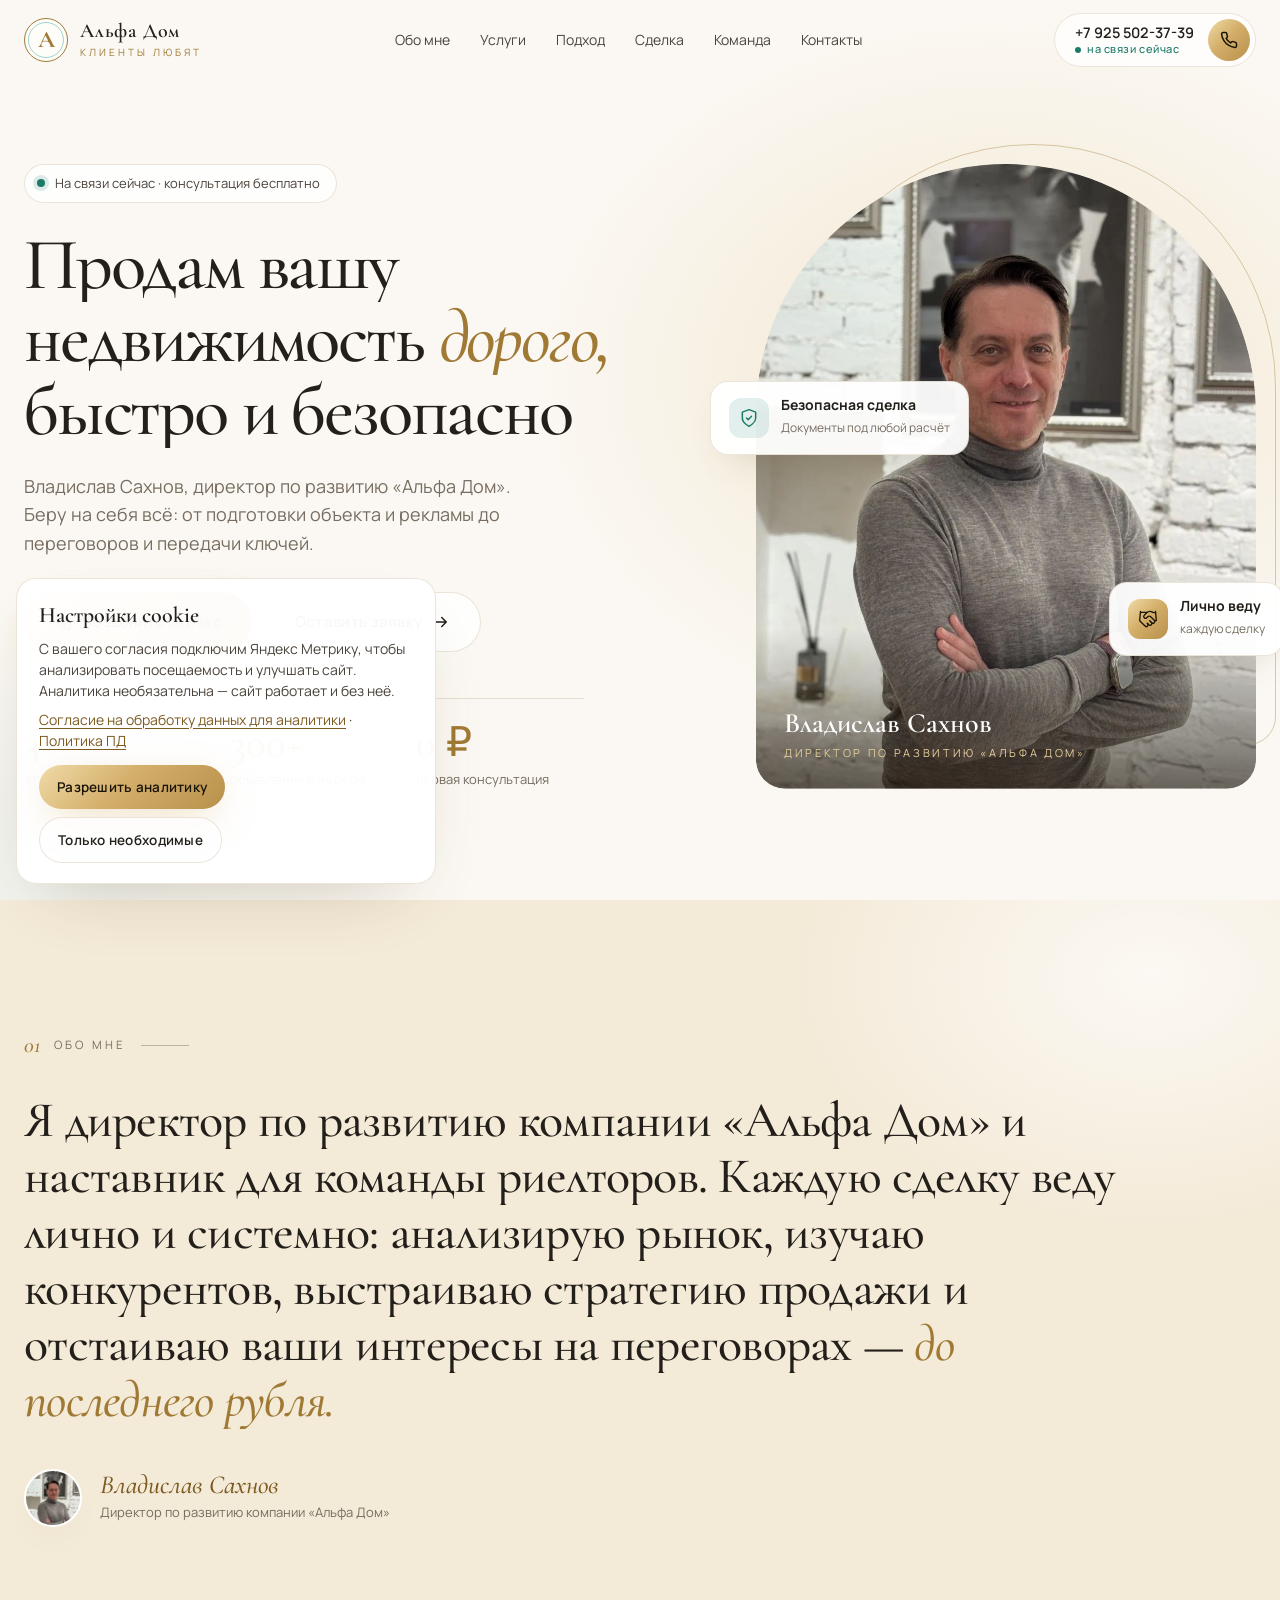
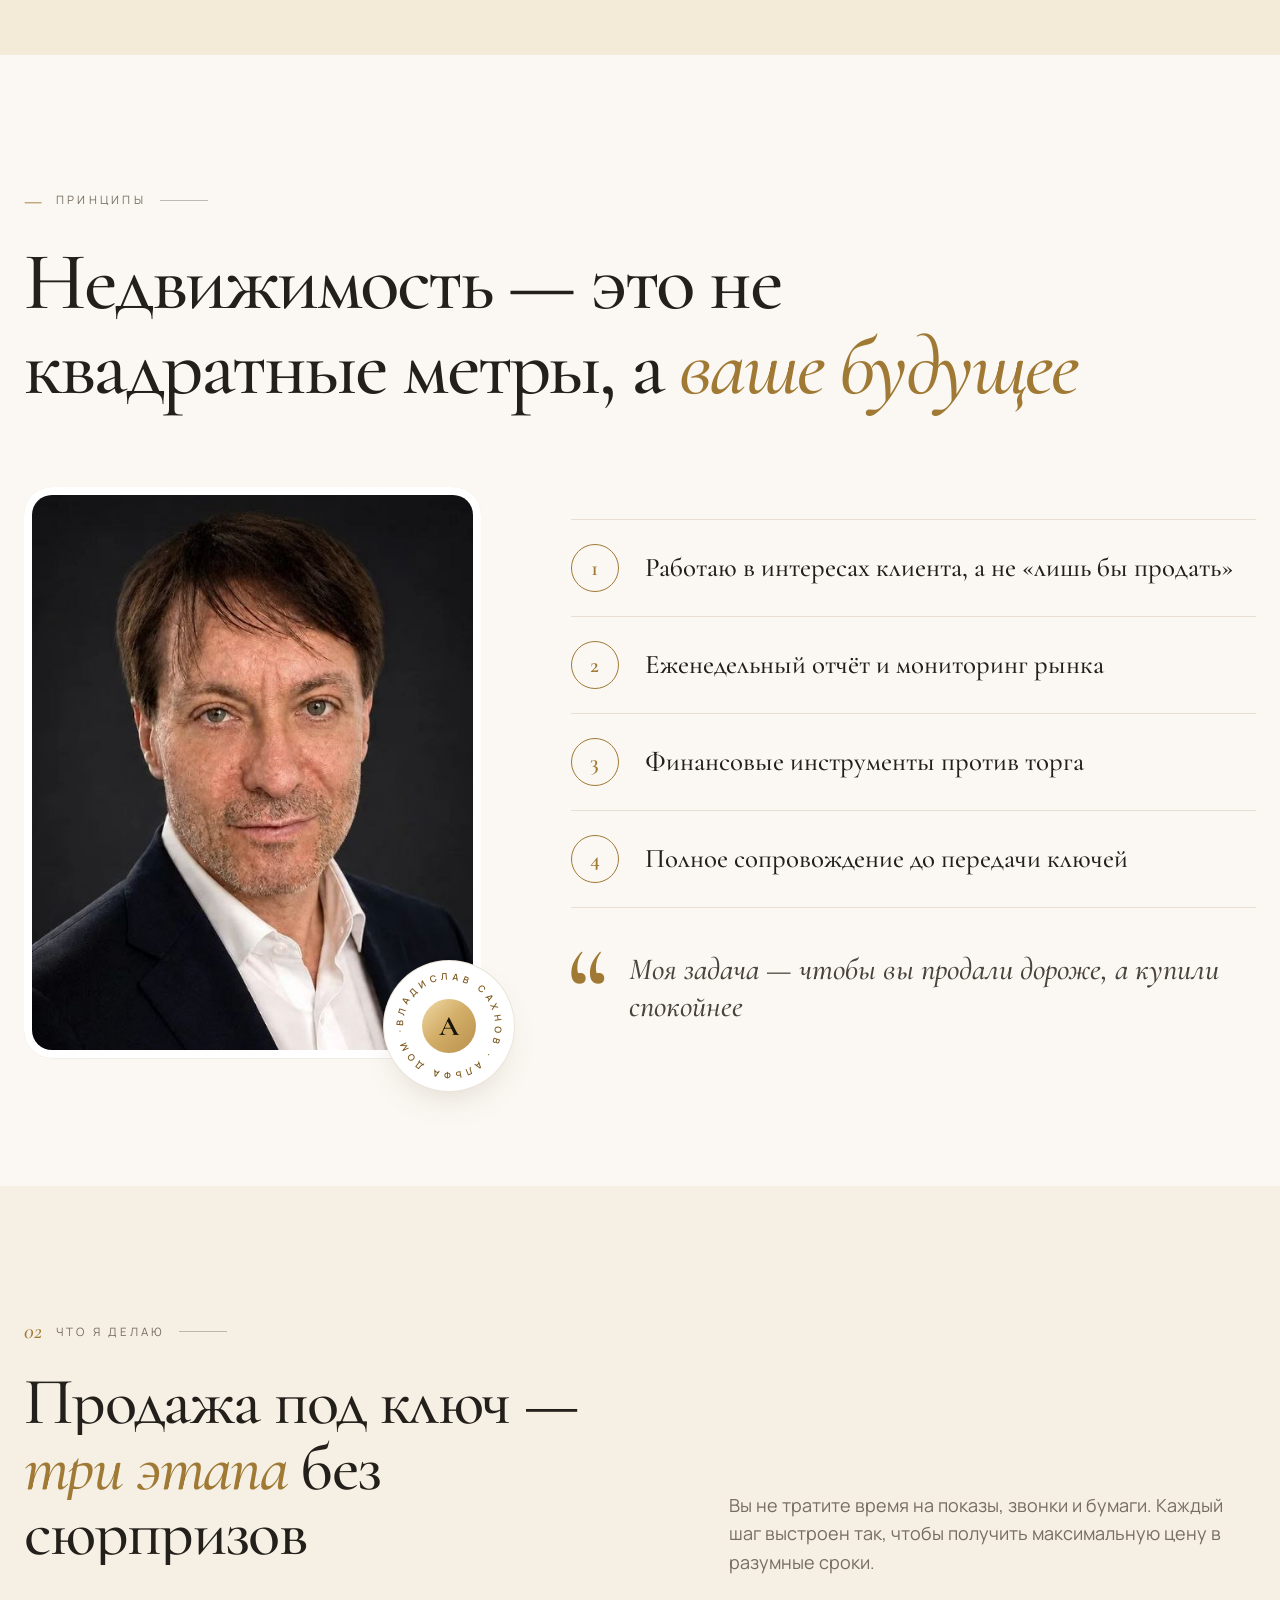
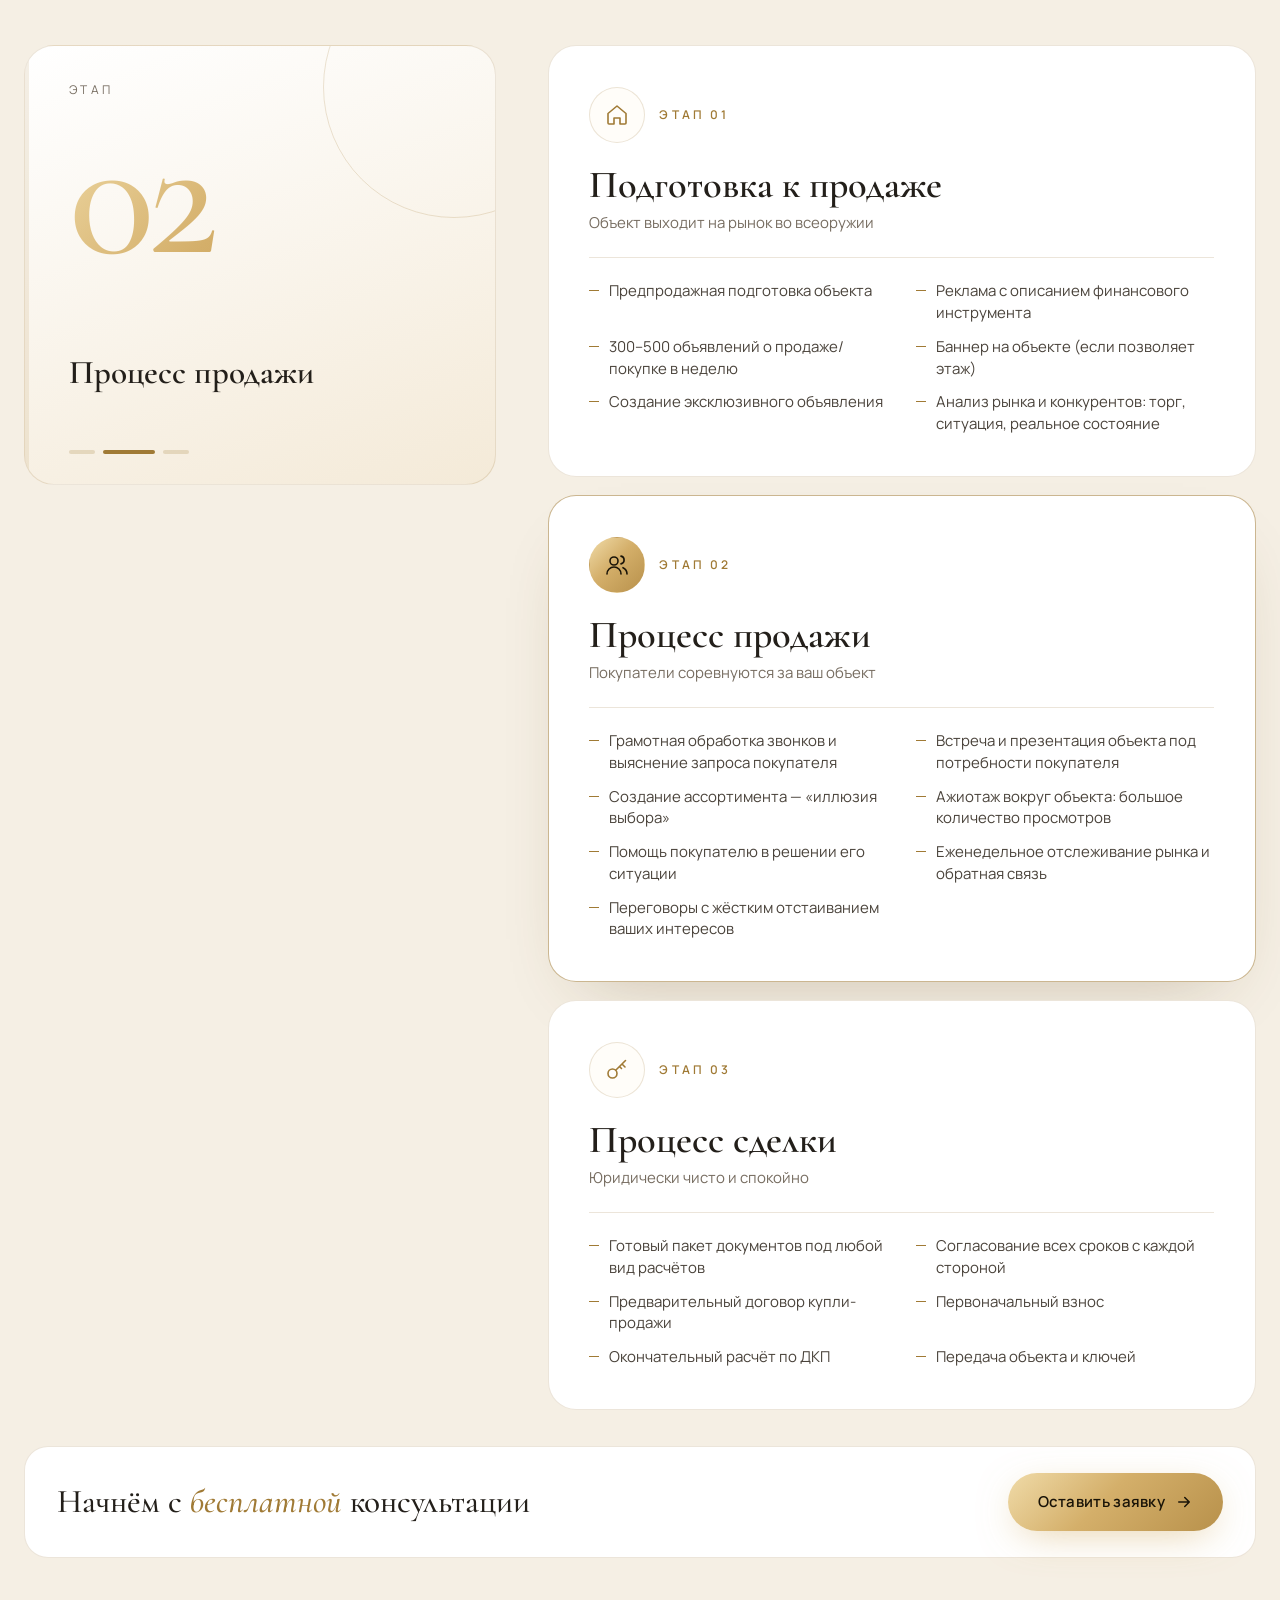
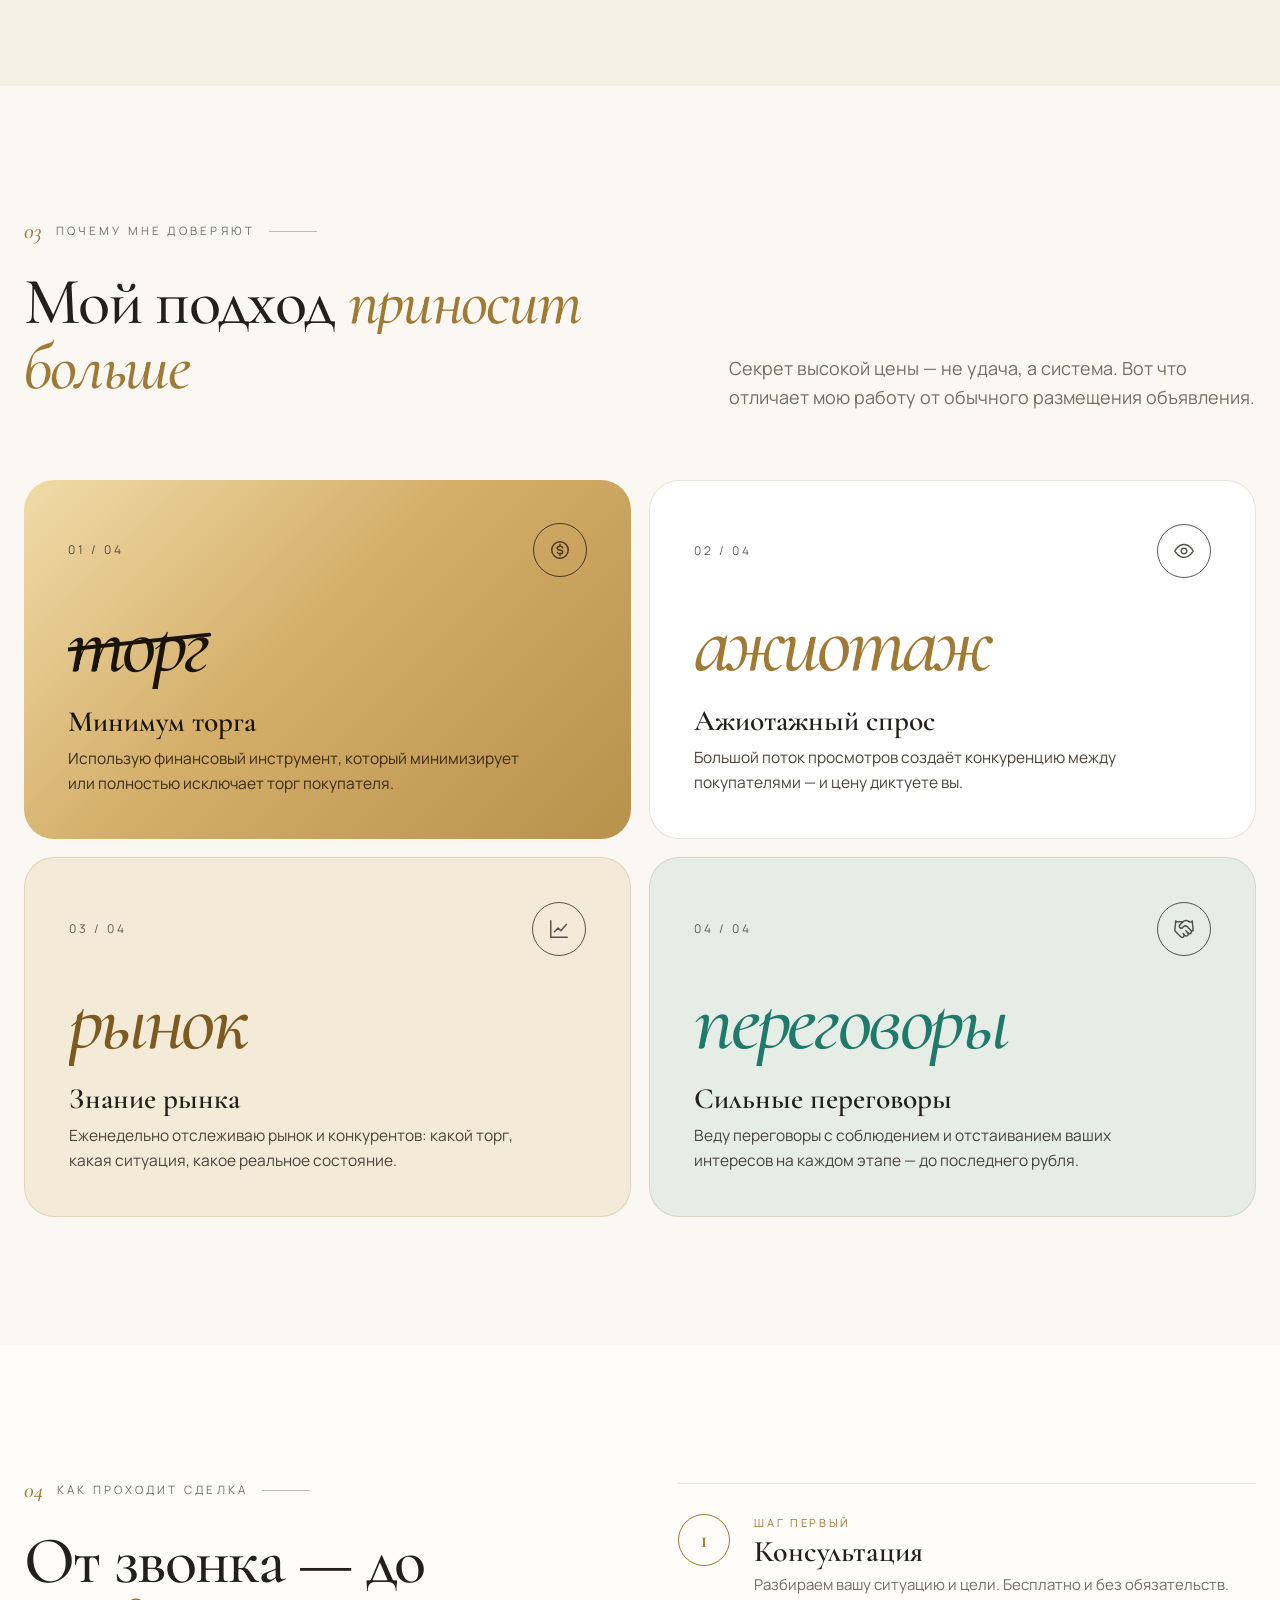
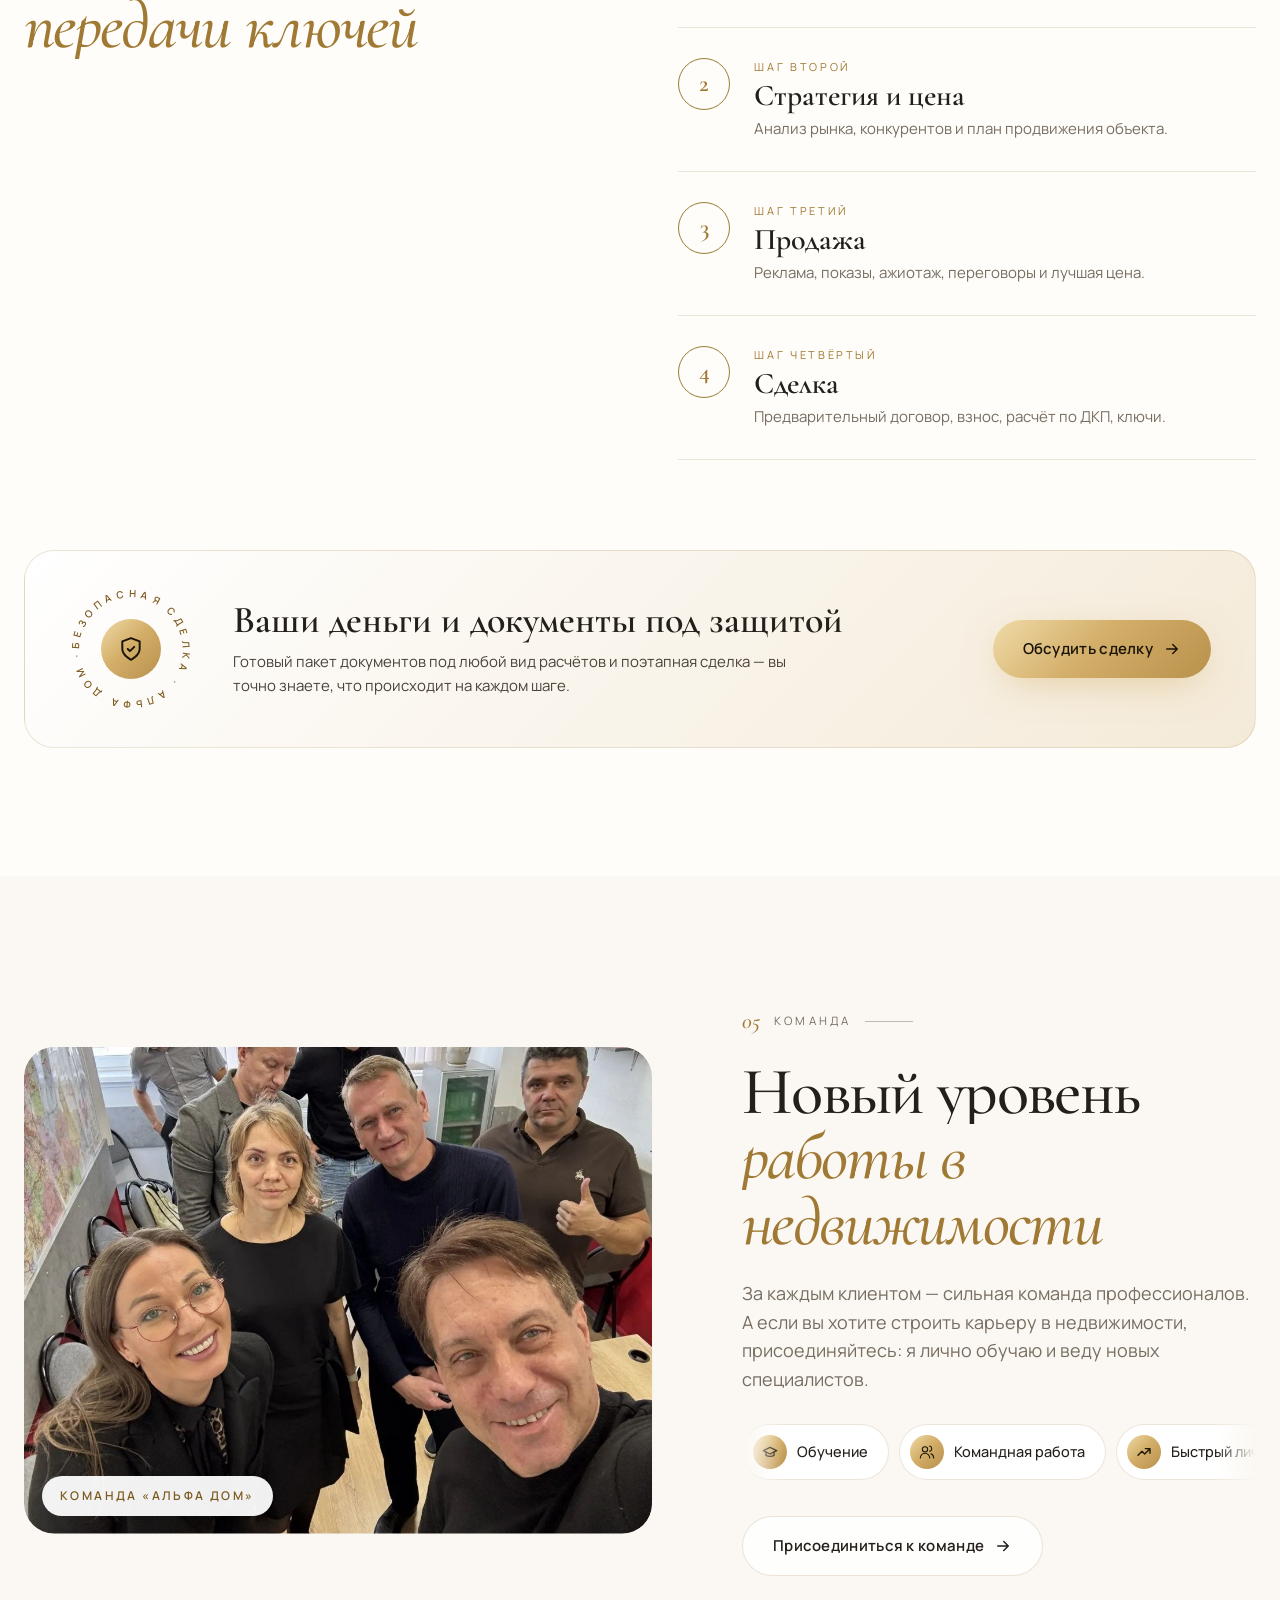
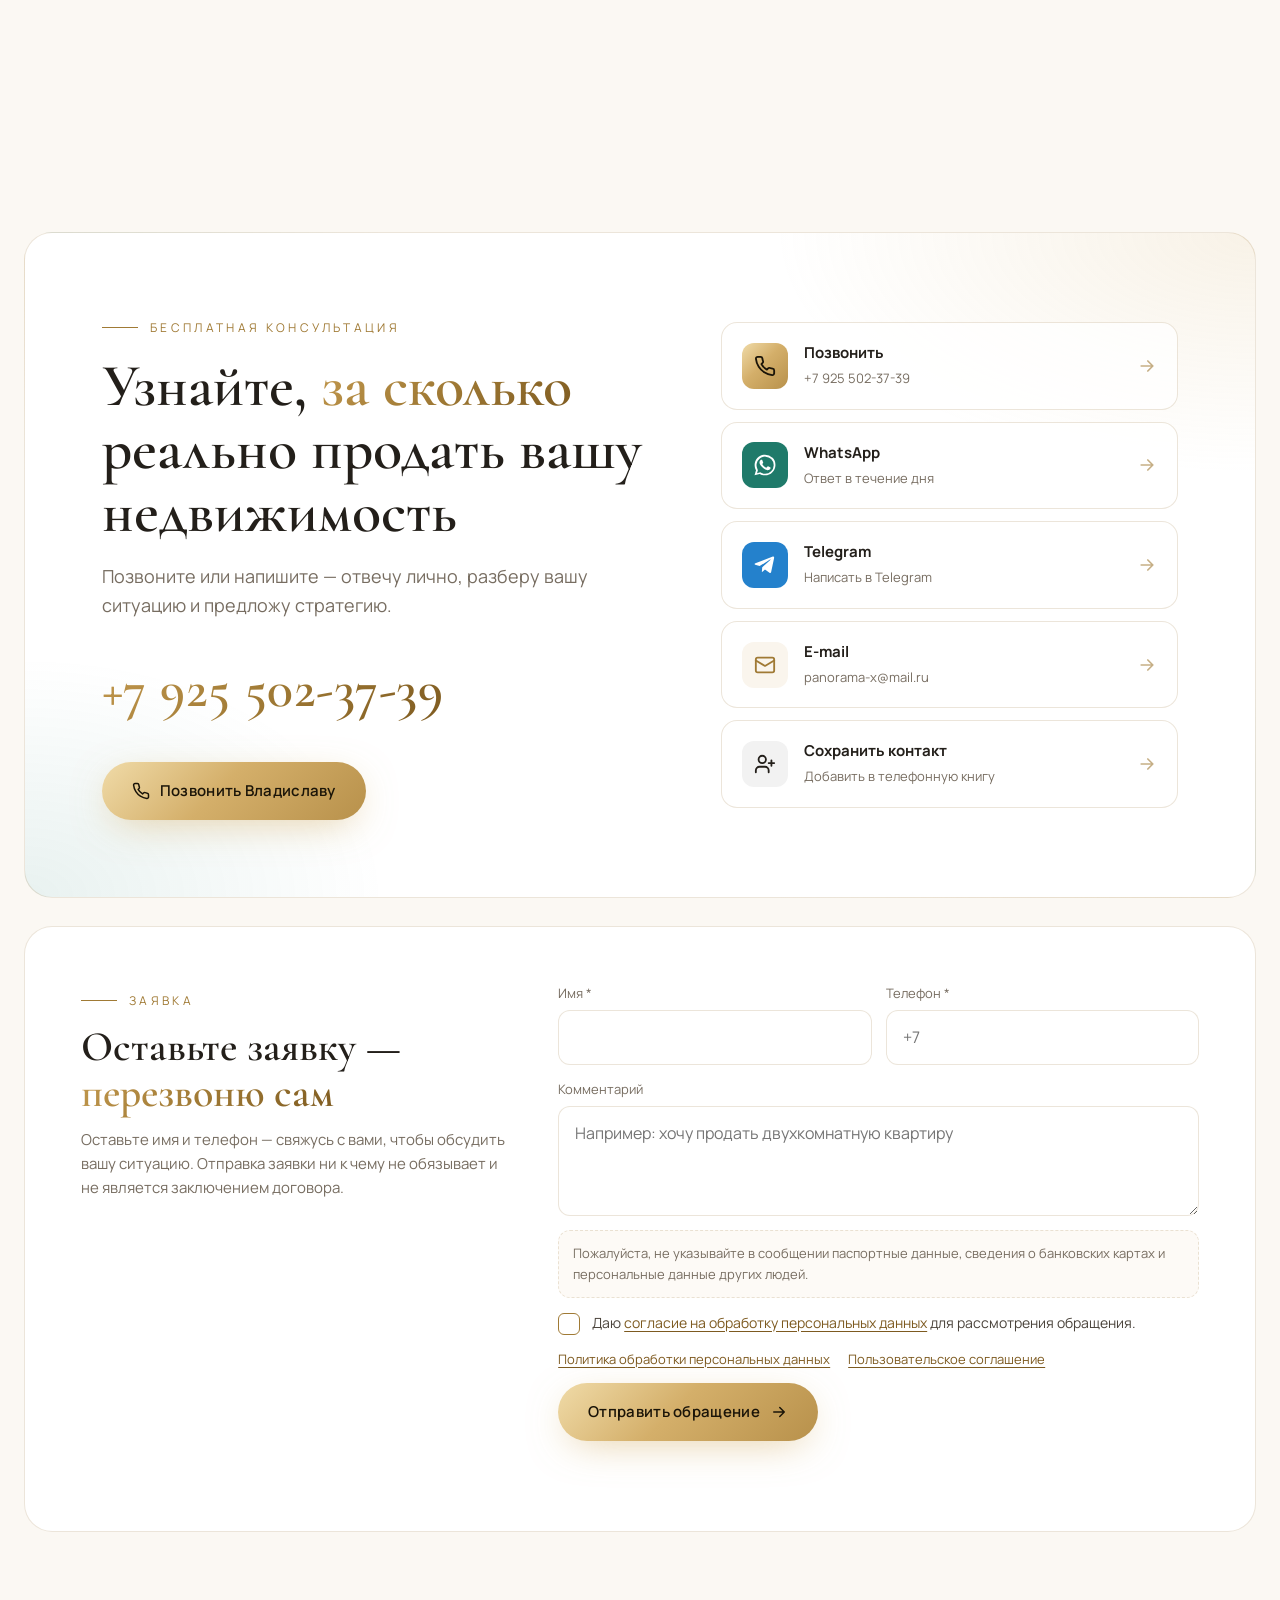
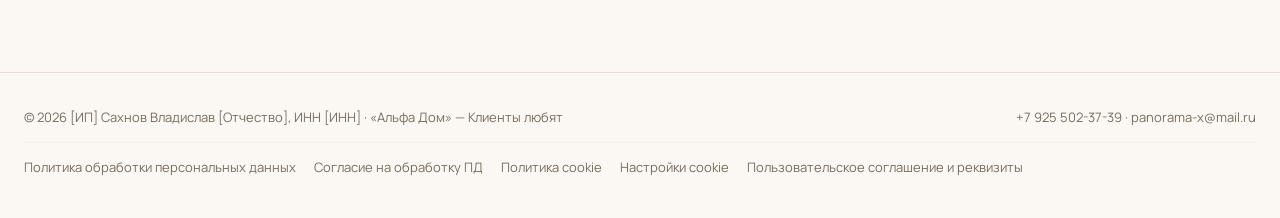
==== commit 35264d90: "Schema.org, Яндекс Метрика по согласию, упрощение разделов - JSON-LD: WebSite, Person, RealEstateAge" ====
--- a/index.html
+++ b/index.html
@@ -8,8 +8,67 @@
 <meta name="theme-color" content="#fbf8f3">
 <meta property="og:title" content="Владислав Сахнов — эксперт по недвижимости">
 <meta property="og:description" content="Продам вашу квартиру дорого и безопасно. Сделка под ключ в 3 этапа.">
-<meta property="og:image" content="img/studio.jpg">
+<meta property="og:type" content="website">
+<meta property="og:url" content="https://vs-pro-m2.ru/">
+<meta property="og:image" content="https://vs-pro-m2.ru/img/portrait.jpg">
+<meta property="og:locale" content="ru_RU">
+<link rel="canonical" href="https://vs-pro-m2.ru/">
 <link rel="stylesheet" href="fonts/fonts.css">
+<script type="application/ld+json">
+{
+  "@context": "https://schema.org",
+  "@graph": [
+    {
+      "@type": "WebSite",
+      "@id": "https://vs-pro-m2.ru/#website",
+      "url": "https://vs-pro-m2.ru/",
+      "name": "Владислав Сахнов — эксперт по недвижимости",
+      "inLanguage": "ru-RU",
+      "publisher": { "@id": "https://vs-pro-m2.ru/#agent" }
+    },
+    {
+      "@type": "Person",
+      "@id": "https://vs-pro-m2.ru/#person",
+      "name": "Владислав Сахнов",
+      "jobTitle": "Директор по развитию",
+      "worksFor": { "@type": "Organization", "name": "Альфа Дом" },
+      "telephone": "+7-925-502-37-39",
+      "email": "mailto:panorama-x@mail.ru",
+      "image": "https://vs-pro-m2.ru/img/portrait.jpg",
+      "url": "https://vs-pro-m2.ru/"
+    },
+    {
+      "@type": "RealEstateAgent",
+      "@id": "https://vs-pro-m2.ru/#agent",
+      "name": "Владислав Сахнов — эксперт по недвижимости",
+      "description": "Продажа и покупка недвижимости под ключ: подготовка объекта, продажа без лишнего торга, безопасное сопровождение сделки. Первая консультация бесплатно.",
+      "url": "https://vs-pro-m2.ru/",
+      "image": "https://vs-pro-m2.ru/img/portrait.jpg",
+      "logo": "https://vs-pro-m2.ru/img/portrait.jpg",
+      "telephone": "+7-925-502-37-39",
+      "email": "mailto:panorama-x@mail.ru",
+      "employee": { "@id": "https://vs-pro-m2.ru/#person" },
+      "parentOrganization": { "@type": "Organization", "name": "Альфа Дом" },
+      "contactPoint": {
+        "@type": "ContactPoint",
+        "telephone": "+7-925-502-37-39",
+        "contactType": "customer service",
+        "availableLanguage": "Russian"
+      },
+      "hasOfferCatalog": {
+        "@type": "OfferCatalog",
+        "name": "Продажа недвижимости под ключ",
+        "itemListElement": [
+          { "@type": "Offer", "itemOffered": { "@type": "Service", "name": "Подготовка к продаже", "description": "Предпродажная подготовка объекта, реклама, 300–500 объявлений в неделю, анализ рынка и конкурентов." } },
+          { "@type": "Offer", "itemOffered": { "@type": "Service", "name": "Процесс продажи", "description": "Обработка звонков, показы, создание ажиотажа, переговоры в интересах продавца." } },
+          { "@type": "Offer", "itemOffered": { "@type": "Service", "name": "Процесс сделки", "description": "Пакет документов под любой вид расчётов, предварительный договор, расчёт по ДКП, передача ключей." } },
+          { "@type": "Offer", "price": "0", "priceCurrency": "RUB", "itemOffered": { "@type": "Service", "name": "Первичная консультация" } }
+        ]
+      }
+    }
+  ]
+}
+</script>
 <script>
 (function(){var d=document.documentElement,rm=false;d.classList.add('js');
 try{rm=matchMedia('(prefers-reduced-motion: reduce)').matches}catch(e){}
@@ -194,14 +253,12 @@
 .seal text{font-size:9.4px;letter-spacing:.14em;fill:var(--gold-2);font-family:Manrope,sans-serif;font-weight:600}
 .seal .core{width:54px;height:54px;border-radius:50%;background:var(--grad-gold);display:grid;place-items:center;font-family:"Cormorant Garamond",serif;font-size:28px;font-weight:700;color:#1a1408}
 .principles{list-style:none;border-top:1px solid var(--line);margin-bottom:44px}
-.principles li{position:relative;display:grid;grid-template-columns:66px 1fr 30px;align-items:center;gap:8px;padding:24px 0;border-bottom:1px solid var(--line)}
+.principles li{position:relative;display:grid;grid-template-columns:66px 1fr;align-items:center;gap:8px;padding:24px 0;border-bottom:1px solid var(--line)}
 .principles li::after{content:"";position:absolute;left:0;right:0;bottom:-1px;height:1px;background:var(--gold);transform:scaleX(0);transform-origin:left;transition:transform 1s var(--ease)}
 .principles .pn{width:48px;height:48px;border-radius:50%;border:1px solid var(--gold);display:grid;place-items:center;font-family:"Cormorant Garamond",serif;font-size:22px;font-weight:600;color:var(--gold);transition:background .5s,color .5s,border-color .5s,transform .6s var(--ease)}
 .principles .pt{font-family:"Cormorant Garamond",serif;font-size:clamp(22px,2.1vw,30px);font-weight:500;line-height:1.2;color:var(--text);transition:transform .6s var(--ease)}
-.principles .pa{width:22px;height:22px;color:var(--gold);opacity:0;transform:translateX(-12px);transition:opacity .5s,transform .6s var(--ease)}
 .principles li.on::after,.principles li:hover::after{transform:scaleX(1)}
 .principles li.on .pn,.principles li:hover .pn{background:var(--grad-gold);color:#1a1408;border-color:transparent;transform:rotate(-8deg)}
-.principles li.on .pa,.principles li:hover .pa{opacity:1;transform:none}
 .principles li:hover .pt{transform:translateX(6px)}
 .quote{position:relative;font-family:"Cormorant Garamond",serif;font-style:italic;font-weight:500;font-size:clamp(24px,2.4vw,32px);line-height:1.2;padding-left:58px;color:var(--text-2)}
 .quote::before{content:"“";position:absolute;left:-4px;top:-22px;font-size:120px;line-height:1;color:var(--gold);font-style:normal}
@@ -304,13 +361,6 @@
 .chip .ic{width:34px;height:34px;border-radius:50%;background:var(--grad-gold);color:#1a1408;display:grid;place-items:center}
 .chip .ic svg{width:16px;height:16px}
 
-/* big call */
-.bigcall{padding:clamp(34px,5vw,64px) 0;overflow:hidden;border-block:1px solid var(--line);background:var(--bg)}
-.bigcall-track{display:flex;align-items:center;gap:4vw;width:max-content;font-family:"Cormorant Garamond",serif;font-weight:500;font-size:clamp(56px,9vw,150px);line-height:1;letter-spacing:-.03em;white-space:nowrap;padding-left:4vw}
-.bigcall-track .o{color:transparent;-webkit-text-stroke:1.2px var(--gold);transition:color .4s}
-.bigcall-track em{font-style:italic;color:var(--gold)}
-.bigcall-track .dot{width:.26em;height:.26em;border-radius:50%;background:var(--grad-gold);flex-shrink:0}
-.bigcall-track:hover .o{color:var(--gold)}
 
 /* contact */
 .contact{padding-bottom:140px}
@@ -365,6 +415,17 @@
 .legal-links a:hover,footer a:hover{color:var(--gold-2)}
 
 .mbar{display:none}
+
+/* analytics consent */
+.cc{position:fixed;left:16px;bottom:16px;z-index:80;max-width:420px;background:rgba(255,255,255,.97);border:1px solid var(--line);border-radius:20px;padding:20px 22px;box-shadow:var(--shadow);font-size:14px;line-height:1.5;color:var(--text-2);transform:translateY(calc(100% + 40px));transition:transform .6s var(--ease)}
+.cc.show{transform:none}
+.cc b{display:block;font-family:"Cormorant Garamond",serif;font-size:22px;font-weight:600;color:var(--text);margin-bottom:6px}
+.cc a{color:var(--gold-2);text-decoration:underline;text-underline-offset:3px}
+.cc-btns{display:flex;gap:8px;margin-top:14px;flex-wrap:wrap}
+.cc-btns .btn{padding:12px 18px;font-size:13.5px}
+.legal-links button{background:none;border:0;padding:0;color:inherit;font:inherit;cursor:pointer}
+.legal-links button:hover{color:var(--gold-2)}
+@media (max-width:640px){.cc{left:12px;right:12px;max-width:none;bottom:calc(84px + env(safe-area-inset-bottom))}}
 
 .reveal{opacity:0;transform:translateY(30px);transition:opacity .9s var(--ease),transform .9s var(--ease)}
 .reveal.in{opacity:1;transform:none}
@@ -424,7 +485,7 @@
   .photo figcaption{padding:60px 20px 18px}
   .photo figcaption b{font-size:23px}
   .svc-cta{padding:22px}
-  .principles li{grid-template-columns:54px 1fr 24px;padding:20px 0}
+  .principles li{grid-template-columns:54px 1fr;padding:20px 0}
   .principles .pn{width:42px;height:42px;font-size:19px}
   .stage{border-radius:24px}
   .svc-cta .btn{width:100%}
@@ -565,10 +626,10 @@
       </figure>
       <div>
         <ol class="principles">
-          <li><span class="pn">1</span><span class="pt">Работаю в интересах клиента, а не «лишь бы продать»</span><svg class="pa"><use href="#i-arrow"/></svg></li>
-          <li><span class="pn">2</span><span class="pt">Еженедельный отчёт и мониторинг рынка</span><svg class="pa"><use href="#i-arrow"/></svg></li>
-          <li><span class="pn">3</span><span class="pt">Финансовые инструменты против торга</span><svg class="pa"><use href="#i-arrow"/></svg></li>
-          <li><span class="pn">4</span><span class="pt">Полное сопровождение до передачи ключей</span><svg class="pa"><use href="#i-arrow"/></svg></li>
+          <li><span class="pn">1</span><span class="pt">Работаю в интересах клиента, а не «лишь бы продать»</span></li>
+          <li><span class="pn">2</span><span class="pt">Еженедельный отчёт и мониторинг рынка</span></li>
+          <li><span class="pn">3</span><span class="pt">Финансовые инструменты против торга</span></li>
+          <li><span class="pn">4</span><span class="pt">Полное сопровождение до передачи ключей</span></li>
         </ol>
         <blockquote class="quote" data-fade>Моя задача — чтобы вы продали дороже, а купили спокойнее</blockquote>
       </div>
@@ -716,13 +777,6 @@
   </div>
 </section>
 
-<!-- BIG CALL -->
-<div class="bigcall">
-  <a href="tel:+79255023739" class="bigcall-track" aria-label="Позвонить: +7 925 502-37-39">
-    <span>Позвоните</span><span class="dot"></span><span class="o">+7 925 502-37-39</span><span class="dot"></span><span><em>обсудим</em> вашу квартиру</span><span class="dot"></span><span class="o">+7 925 502-37-39</span><span class="dot"></span>
-  </a>
-</div>
-
 <!-- CONTACT -->
 <section id="contact" class="contact">
   <div class="container">
@@ -786,10 +840,21 @@
       <a href="privacy.html">Политика обработки персональных данных</a>
       <a href="consent.html">Согласие на обработку ПД</a>
       <a href="cookies.html">Политика cookie</a>
+      <button type="button" id="ccOpen">Настройки cookie</button>
       <a href="terms.html">Пользовательское соглашение и реквизиты</a>
     </nav>
   </div>
 </footer>
+
+<div class="cc" id="cc" role="dialog" aria-live="polite" aria-label="Настройки файлов cookie" hidden>
+  <b>Настройки cookie</b>
+  С вашего согласия подключим Яндекс Метрику, чтобы анализировать посещаемость и улучшать сайт. Аналитика необязательна — сайт работает и без неё.
+  <div style="margin-top:8px"><a href="cookies.html#analytics" target="_blank">Согласие на обработку данных для аналитики</a> · <a href="privacy.html" target="_blank">Политика ПД</a></div>
+  <div class="cc-btns">
+    <button type="button" class="btn btn-gold" id="ccYes">Разрешить аналитику</button>
+    <button type="button" class="btn btn-ghost" id="ccNo">Только необходимые</button>
+  </div>
+</div>
 
 <!-- mobile call bar -->
 <div class="mbar" id="mbar">
@@ -841,6 +906,30 @@
   location.href='mailto:panorama-x@mail.ru?subject='+encodeURIComponent('Заявка с сайта — '+name)+'&body='+encodeURIComponent(body);
   fStatus.className='form-msg ok';fStatus.textContent='Откроется почта с готовым письмом — нажмите «Отправить». Или позвоните: +7 925 502-37-39.';
 });
+
+/* Яндекс Метрика: загружается только после согласия посетителя (см. cookies.html#analytics) */
+const YM_ID=113154073,CC_KEY='analytics-consent-v1';
+const loadMetrika=()=>{
+  if(window.ym)return;
+  (function(m,e,t,r,i,k,a){
+    m[i]=m[i]||function(){(m[i].a=m[i].a||[]).push(arguments)};
+    m[i].l=1*new Date();
+    for(var j=0;j<document.scripts.length;j++){if(document.scripts[j].src===r){return;}}
+    k=e.createElement(t),a=e.getElementsByTagName(t)[0],k.async=1,k.src=r,a.parentNode.insertBefore(k,a)
+  })(window,document,'script','https://mc.yandex.ru/metrika/tag.js?id='+YM_ID,'ym');
+  ym(YM_ID,'init',{ssr:true,webvisor:true,clickmap:true,ecommerce:'dataLayer',referrer:document.referrer,url:location.href,accurateTrackBounce:true,trackLinks:true});
+};
+const cc=document.getElementById('cc');
+const ccGet=()=>{try{return localStorage.getItem(CC_KEY)}catch(_){return null}};
+const ccSet=v=>{try{localStorage.setItem(CC_KEY,v)}catch(_){}};
+const ccShow=()=>{cc.hidden=false;requestAnimationFrame(()=>requestAnimationFrame(()=>cc.classList.add('show')))};
+const ccHide=()=>{cc.classList.remove('show');setTimeout(()=>{cc.hidden=true},600)};
+document.getElementById('ccYes').addEventListener('click',()=>{ccSet('granted:'+new Date().toISOString());ccHide();loadMetrika()});
+document.getElementById('ccNo').addEventListener('click',()=>{const was=(ccGet()||'').startsWith('granted');ccSet('denied');ccHide();if(was)location.reload()});
+document.getElementById('ccOpen').addEventListener('click',ccShow);
+const ccState=ccGet();
+if(ccState&&ccState.startsWith('granted'))loadMetrika();
+else if(!ccState)setTimeout(ccShow,1800);
 </script>
 <script src="js/gsap.min.js"></script>
 <script src="js/ScrollTrigger.min.js"></script>
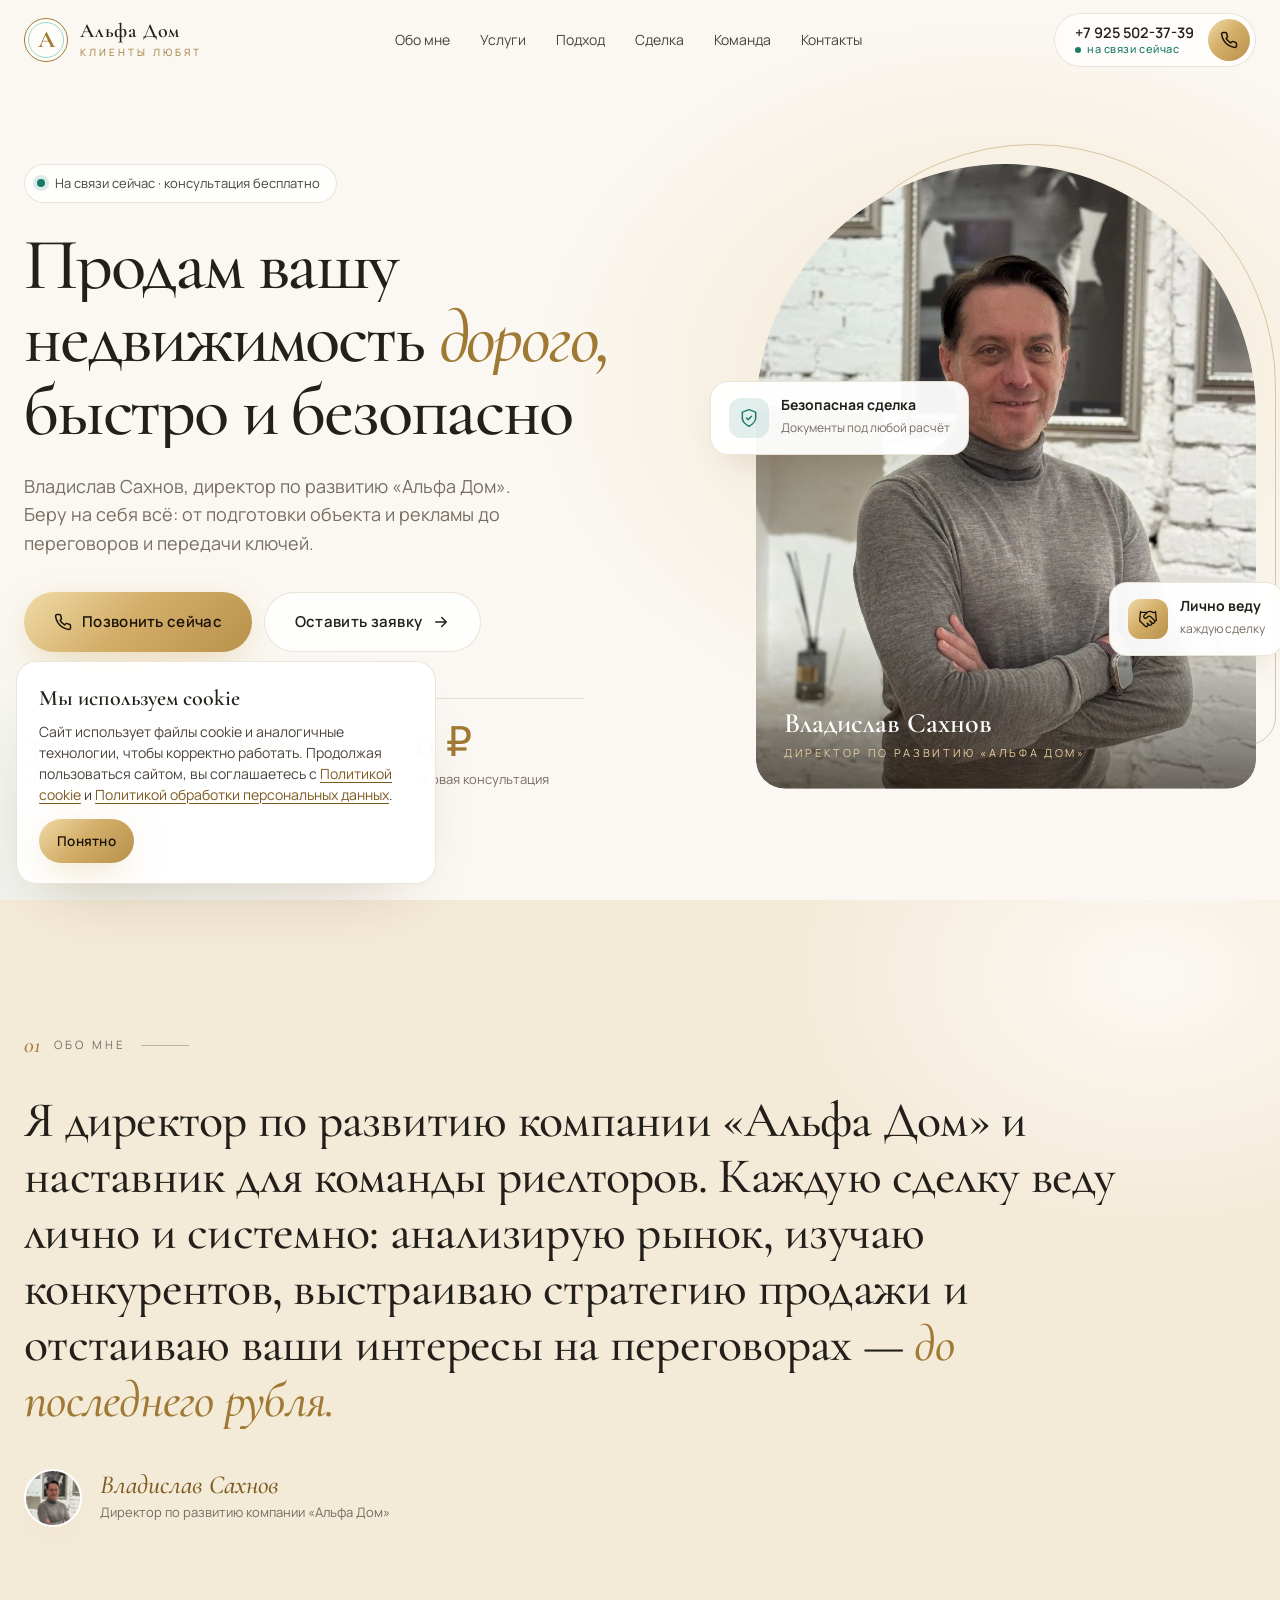
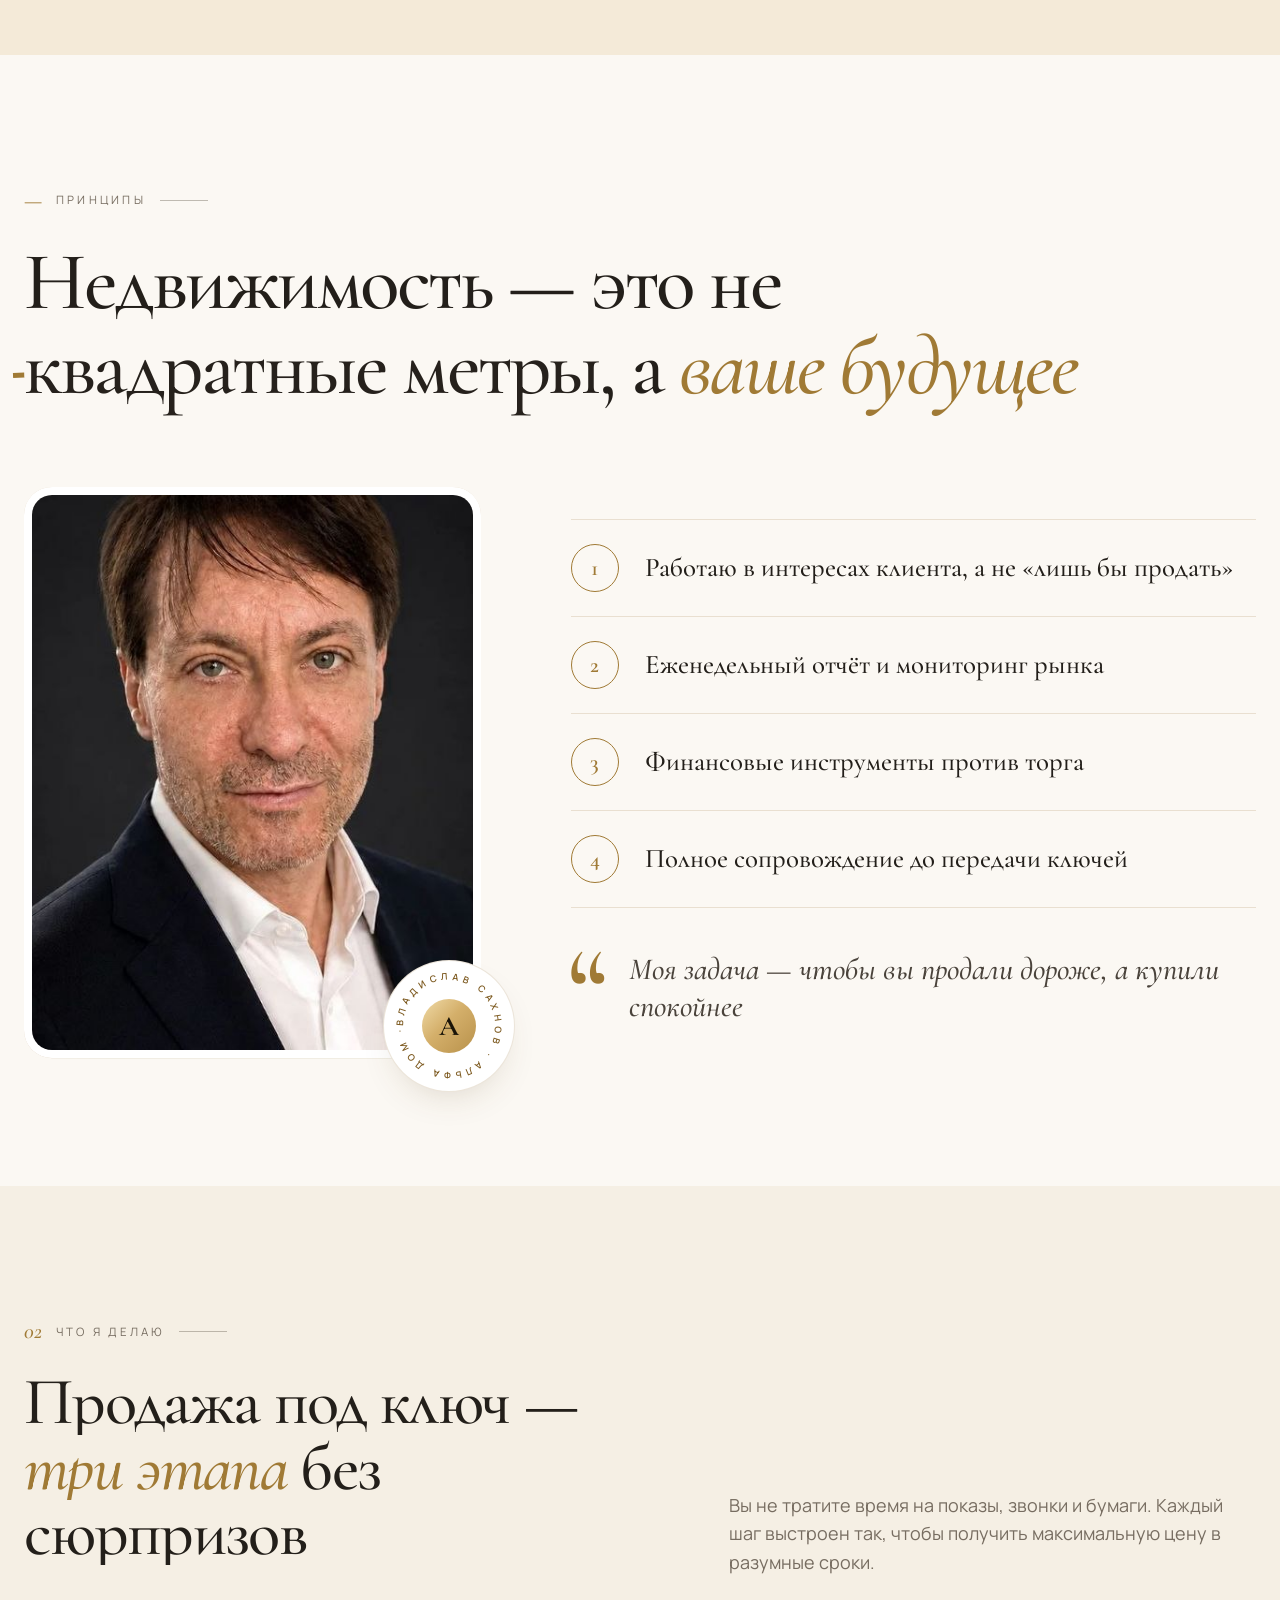
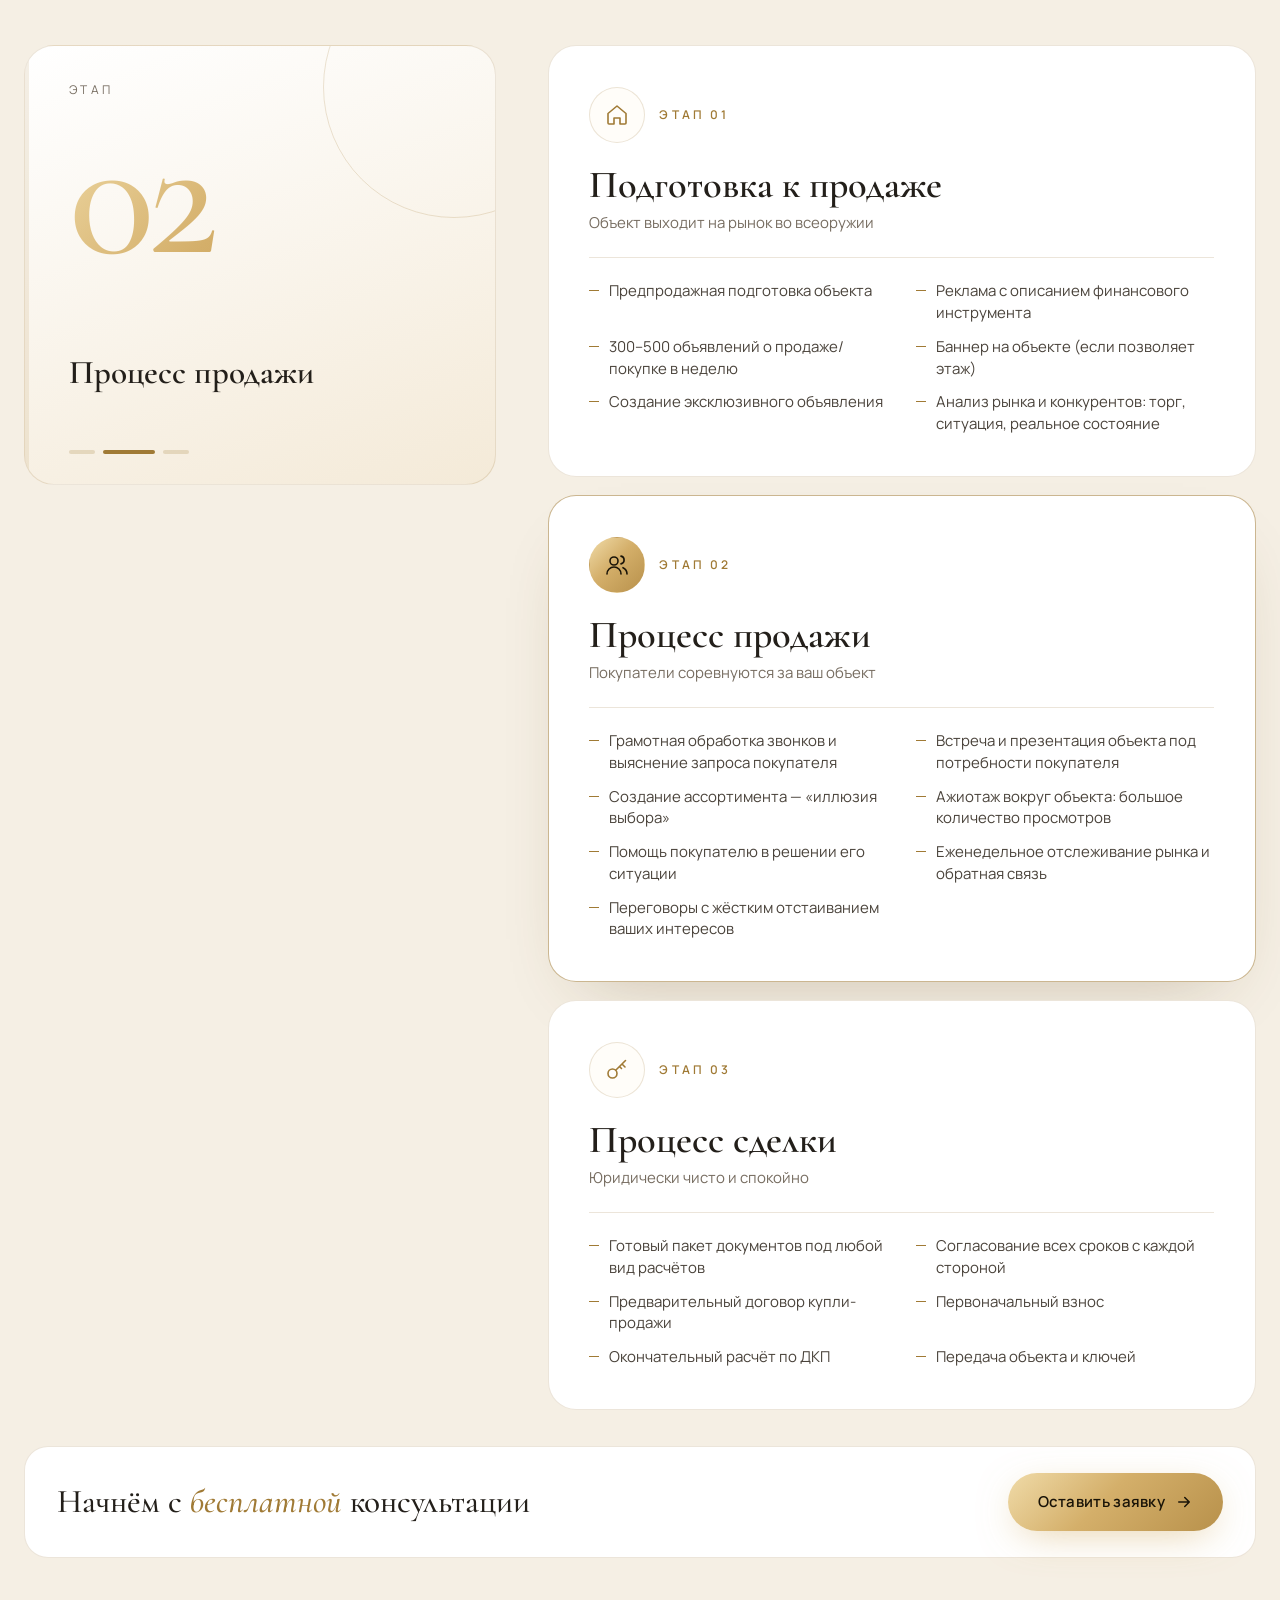
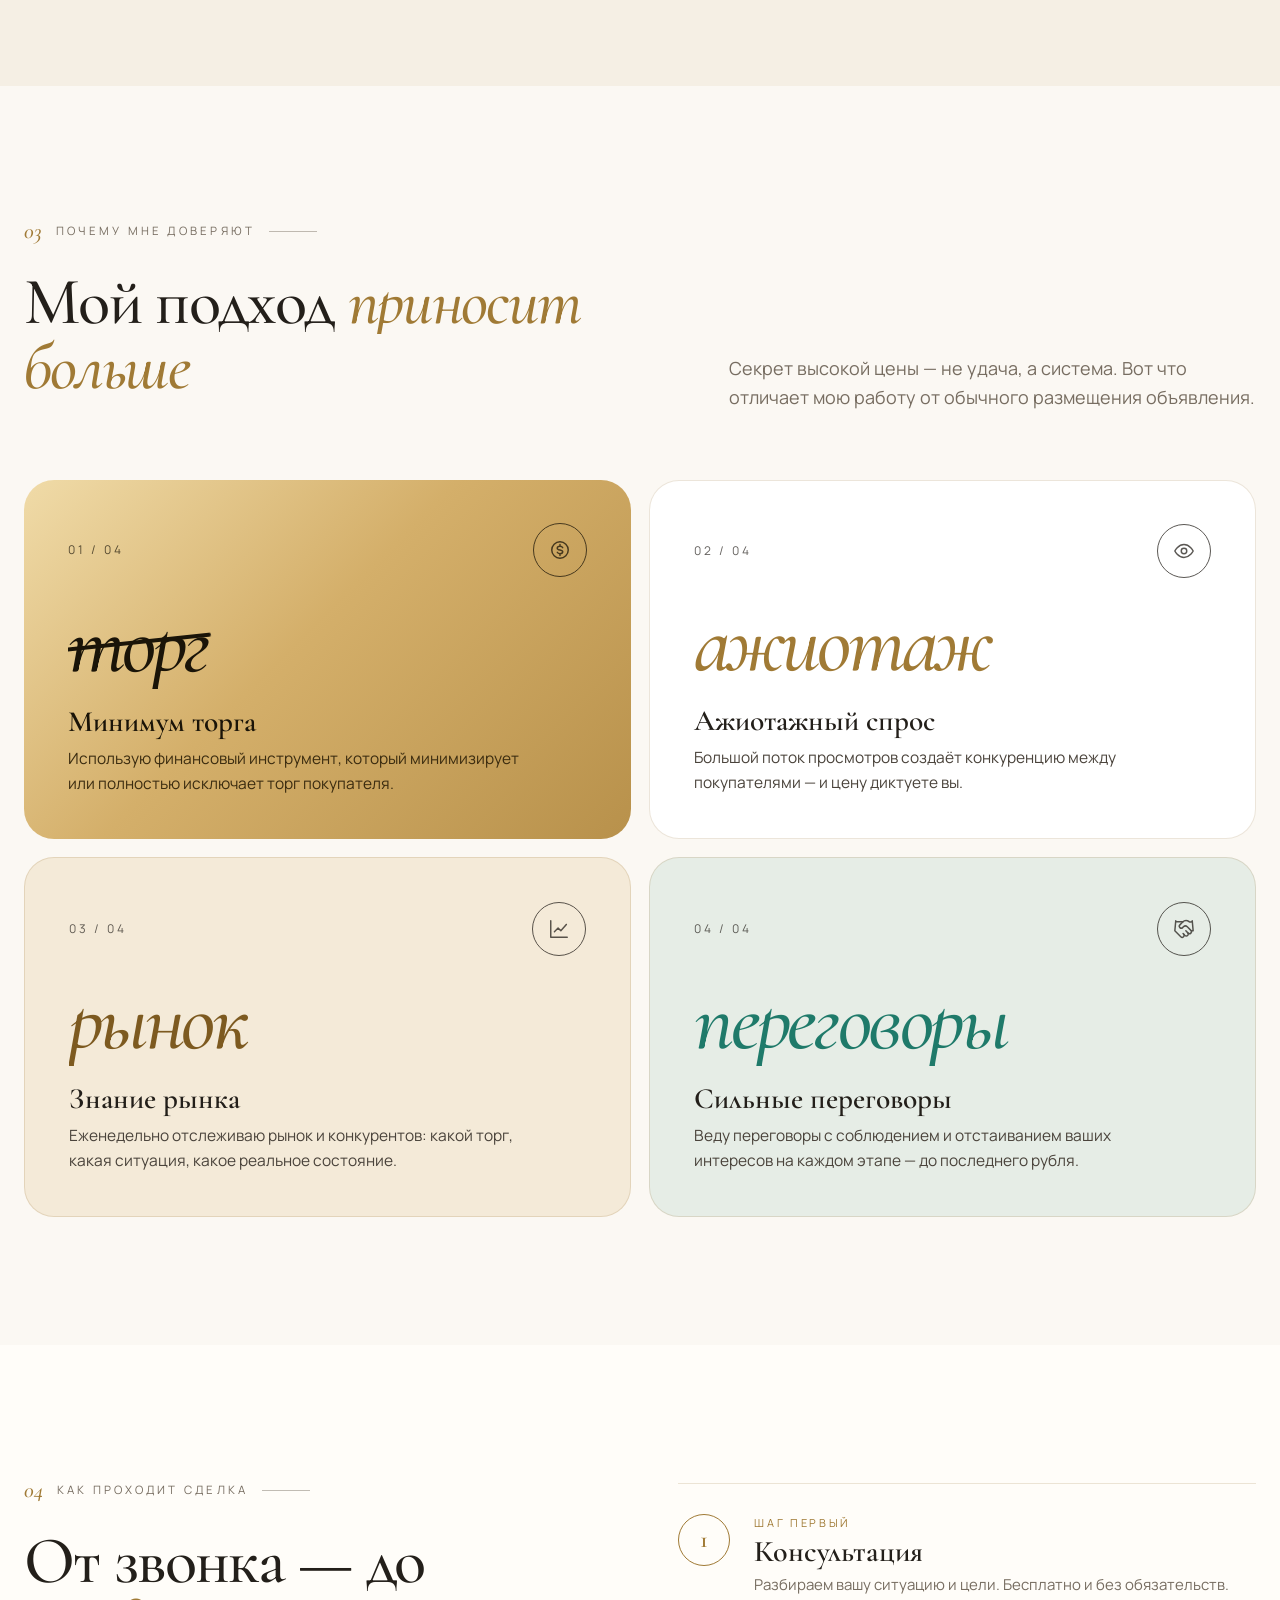
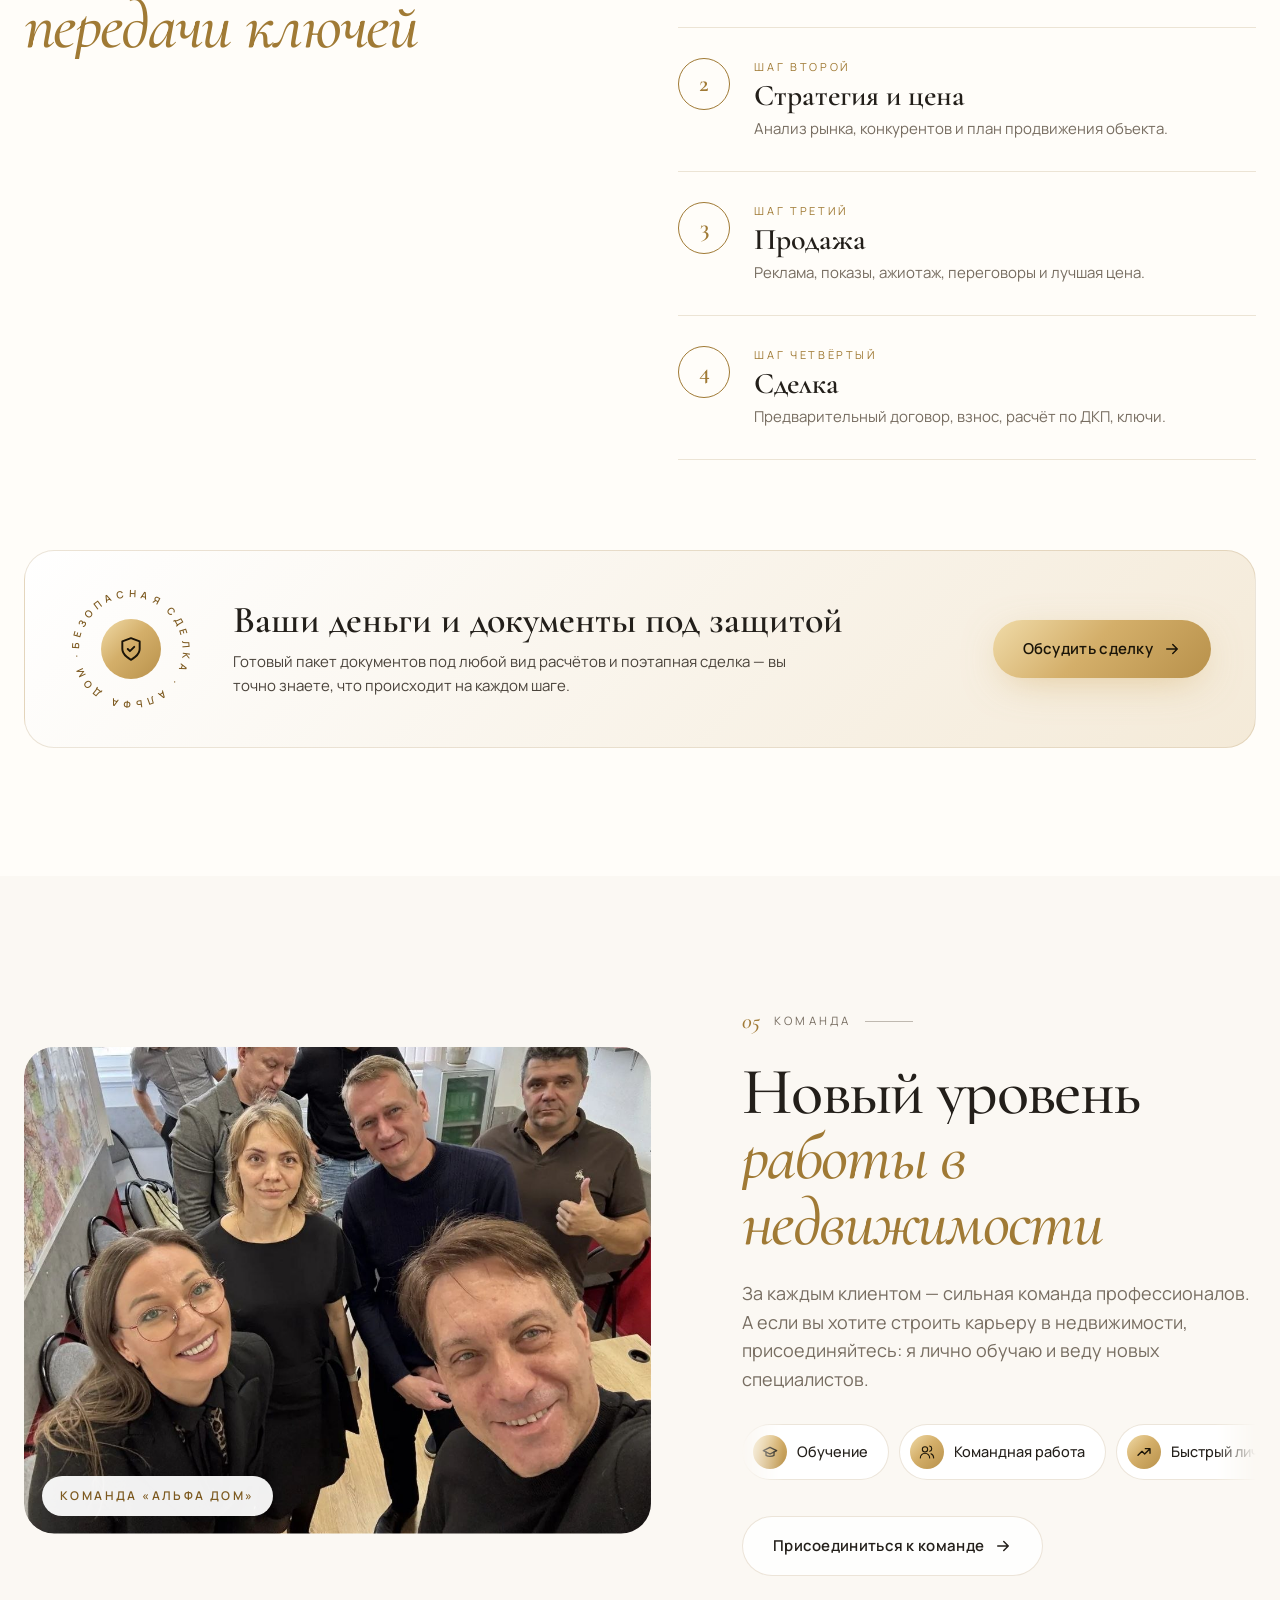
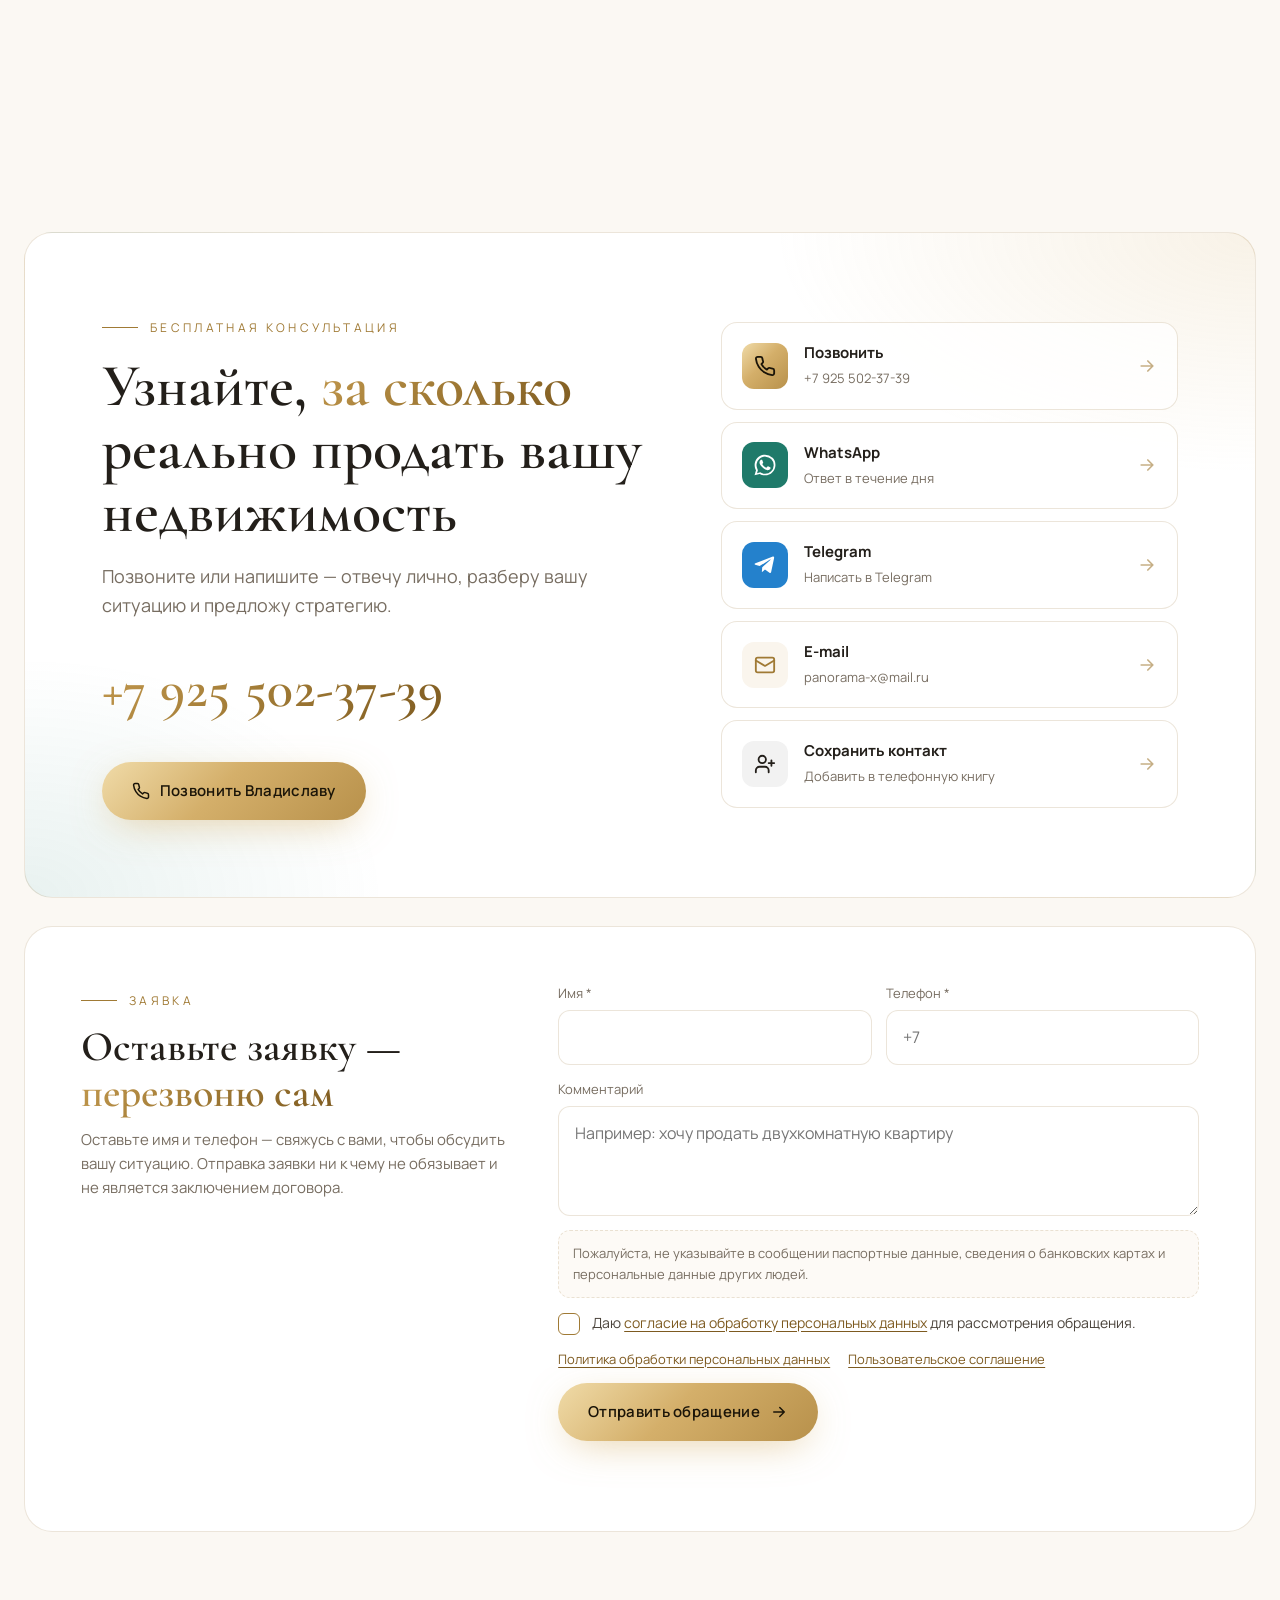
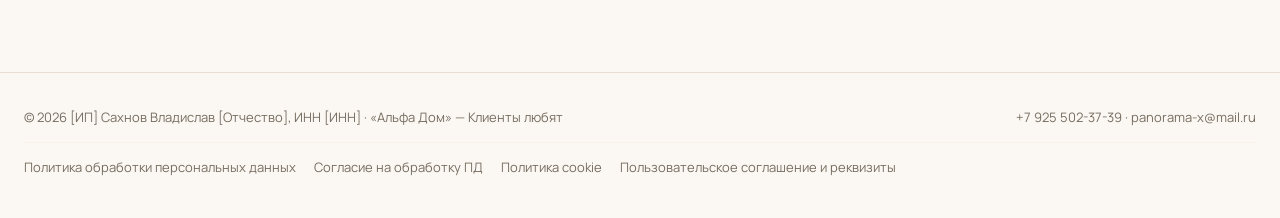
==== commit 05d5c3a5: "Убрана Яндекс Метрика, уведомление о cookie при первом визите - Удалён счётчик Метрики, окно согласи" ====
--- a/index.html
+++ b/index.html
@@ -416,15 +416,13 @@
 
 .mbar{display:none}
 
-/* analytics consent */
+/* cookie notice */
 .cc{position:fixed;left:16px;bottom:16px;z-index:80;max-width:420px;background:rgba(255,255,255,.97);border:1px solid var(--line);border-radius:20px;padding:20px 22px;box-shadow:var(--shadow);font-size:14px;line-height:1.5;color:var(--text-2);transform:translateY(calc(100% + 40px));transition:transform .6s var(--ease)}
 .cc.show{transform:none}
 .cc b{display:block;font-family:"Cormorant Garamond",serif;font-size:22px;font-weight:600;color:var(--text);margin-bottom:6px}
 .cc a{color:var(--gold-2);text-decoration:underline;text-underline-offset:3px}
 .cc-btns{display:flex;gap:8px;margin-top:14px;flex-wrap:wrap}
 .cc-btns .btn{padding:12px 18px;font-size:13.5px}
-.legal-links button{background:none;border:0;padding:0;color:inherit;font:inherit;cursor:pointer}
-.legal-links button:hover{color:var(--gold-2)}
 @media (max-width:640px){.cc{left:12px;right:12px;max-width:none;bottom:calc(84px + env(safe-area-inset-bottom))}}
 
 .reveal{opacity:0;transform:translateY(30px);transition:opacity .9s var(--ease),transform .9s var(--ease)}
@@ -840,19 +838,16 @@
       <a href="privacy.html">Политика обработки персональных данных</a>
       <a href="consent.html">Согласие на обработку ПД</a>
       <a href="cookies.html">Политика cookie</a>
-      <button type="button" id="ccOpen">Настройки cookie</button>
       <a href="terms.html">Пользовательское соглашение и реквизиты</a>
     </nav>
   </div>
 </footer>
 
-<div class="cc" id="cc" role="dialog" aria-live="polite" aria-label="Настройки файлов cookie" hidden>
-  <b>Настройки cookie</b>
-  С вашего согласия подключим Яндекс Метрику, чтобы анализировать посещаемость и улучшать сайт. Аналитика необязательна — сайт работает и без неё.
-  <div style="margin-top:8px"><a href="cookies.html#analytics" target="_blank">Согласие на обработку данных для аналитики</a> · <a href="privacy.html" target="_blank">Политика ПД</a></div>
+<div class="cc" id="cc" role="dialog" aria-live="polite" aria-label="Уведомление о файлах cookie" hidden>
+  <b>Мы используем cookie</b>
+  Сайт использует файлы cookie и аналогичные технологии, чтобы корректно работать. Продолжая пользоваться сайтом, вы соглашаетесь с <a href="cookies.html" target="_blank">Политикой cookie</a> и <a href="privacy.html" target="_blank">Политикой обработки персональных данных</a>.
   <div class="cc-btns">
-    <button type="button" class="btn btn-gold" id="ccYes">Разрешить аналитику</button>
-    <button type="button" class="btn btn-ghost" id="ccNo">Только необходимые</button>
+    <button type="button" class="btn btn-gold" id="ccOk">Понятно</button>
   </div>
 </div>
 
@@ -907,29 +902,14 @@
   fStatus.className='form-msg ok';fStatus.textContent='Откроется почта с готовым письмом — нажмите «Отправить». Или позвоните: +7 925 502-37-39.';
 });
 
-/* Яндекс Метрика: загружается только после согласия посетителя (см. cookies.html#analytics) */
-const YM_ID=113154073,CC_KEY='analytics-consent-v1';
-const loadMetrika=()=>{
-  if(window.ym)return;
-  (function(m,e,t,r,i,k,a){
-    m[i]=m[i]||function(){(m[i].a=m[i].a||[]).push(arguments)};
-    m[i].l=1*new Date();
-    for(var j=0;j<document.scripts.length;j++){if(document.scripts[j].src===r){return;}}
-    k=e.createElement(t),a=e.getElementsByTagName(t)[0],k.async=1,k.src=r,a.parentNode.insertBefore(k,a)
-  })(window,document,'script','https://mc.yandex.ru/metrika/tag.js?id='+YM_ID,'ym');
-  ym(YM_ID,'init',{ssr:true,webvisor:true,clickmap:true,ecommerce:'dataLayer',referrer:document.referrer,url:location.href,accurateTrackBounce:true,trackLinks:true});
-};
-const cc=document.getElementById('cc');
-const ccGet=()=>{try{return localStorage.getItem(CC_KEY)}catch(_){return null}};
-const ccSet=v=>{try{localStorage.setItem(CC_KEY,v)}catch(_){}};
-const ccShow=()=>{cc.hidden=false;requestAnimationFrame(()=>requestAnimationFrame(()=>cc.classList.add('show')))};
-const ccHide=()=>{cc.classList.remove('show');setTimeout(()=>{cc.hidden=true},600)};
-document.getElementById('ccYes').addEventListener('click',()=>{ccSet('granted:'+new Date().toISOString());ccHide();loadMetrika()});
-document.getElementById('ccNo').addEventListener('click',()=>{const was=(ccGet()||'').startsWith('granted');ccSet('denied');ccHide();if(was)location.reload()});
-document.getElementById('ccOpen').addEventListener('click',ccShow);
-const ccState=ccGet();
-if(ccState&&ccState.startsWith('granted'))loadMetrika();
-else if(!ccState)setTimeout(ccShow,1800);
+/* Уведомление о cookie: показывается при первом визите, выбор запоминается в браузере */
+const CC_KEY='cookie-notice-v1',cc=document.getElementById('cc');
+const ccSeen=()=>{try{return localStorage.getItem(CC_KEY)}catch(_){return null}};
+if(!ccSeen()){cc.hidden=false;setTimeout(()=>cc.classList.add('show'),1200)}
+document.getElementById('ccOk').addEventListener('click',()=>{
+  try{localStorage.setItem(CC_KEY,new Date().toISOString())}catch(_){}
+  cc.classList.remove('show');setTimeout(()=>{cc.hidden=true},600);
+});
 </script>
 <script src="js/gsap.min.js"></script>
 <script src="js/ScrollTrigger.min.js"></script>
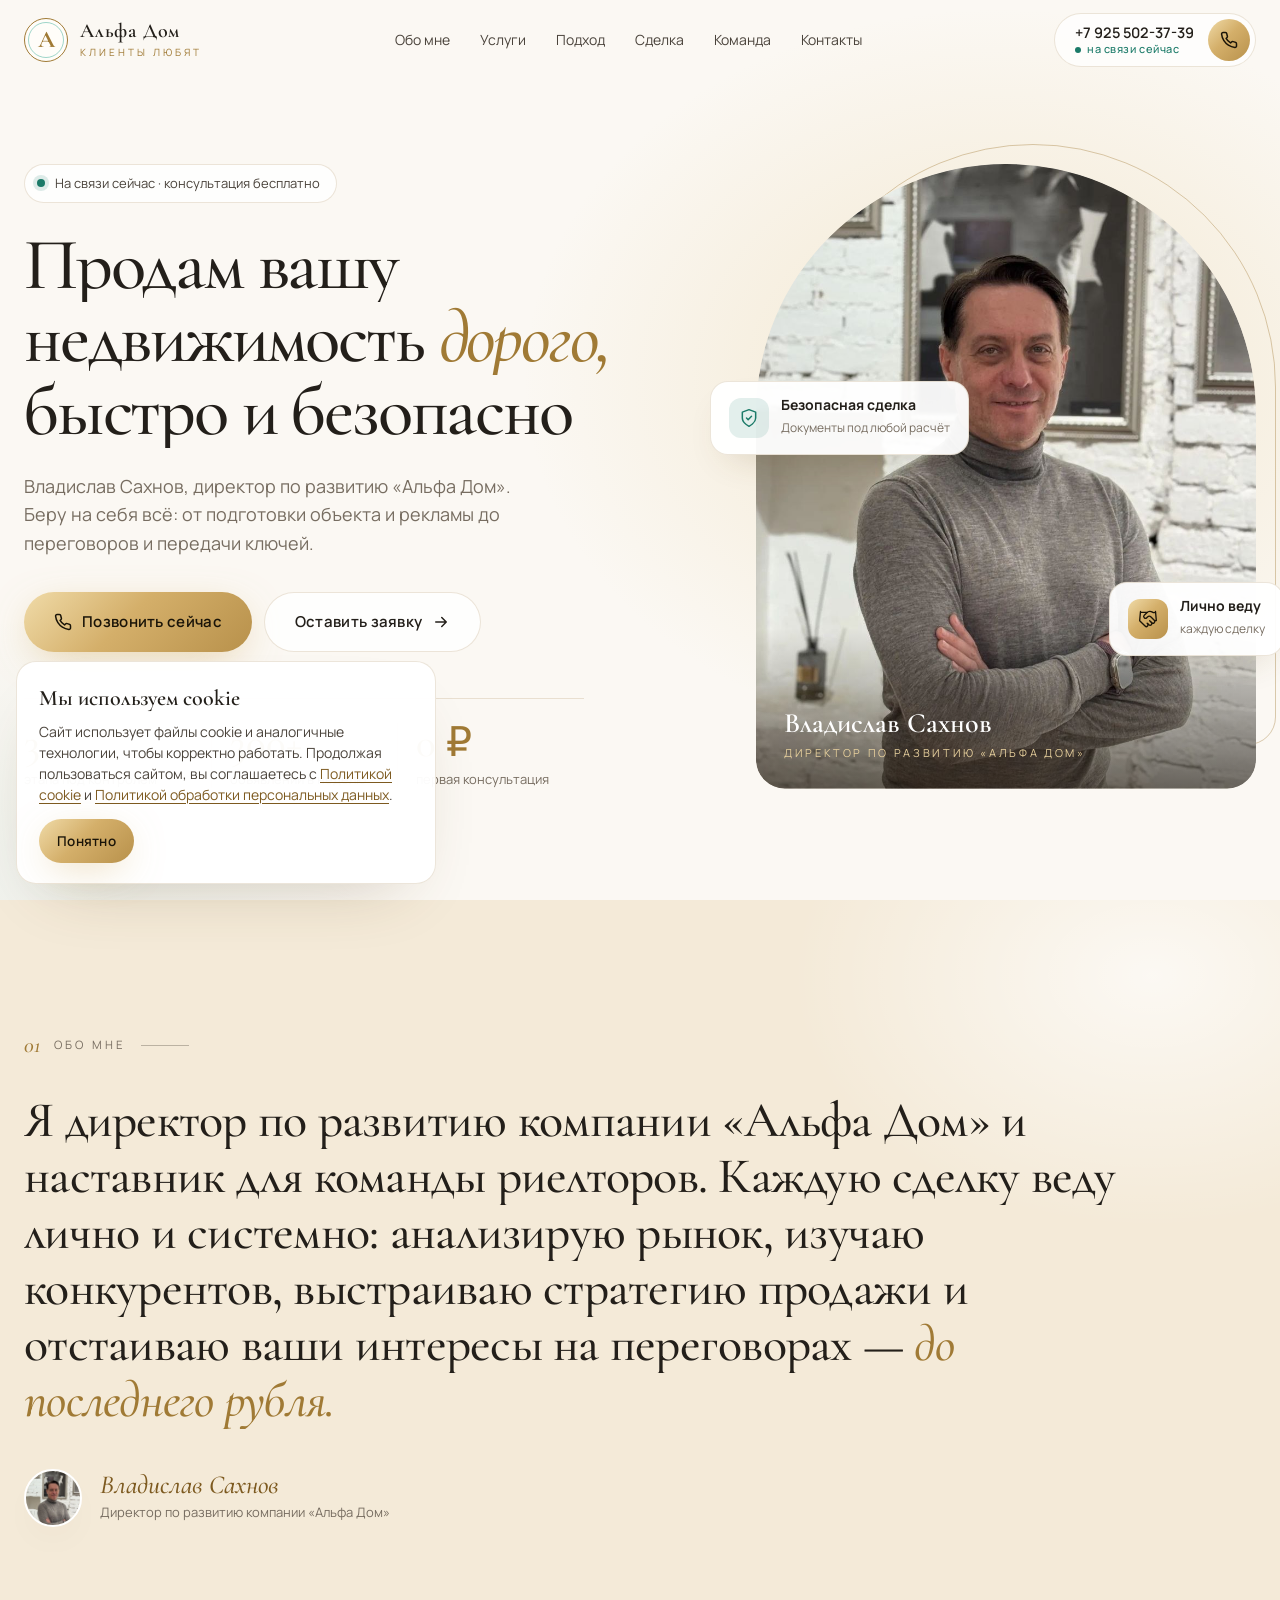
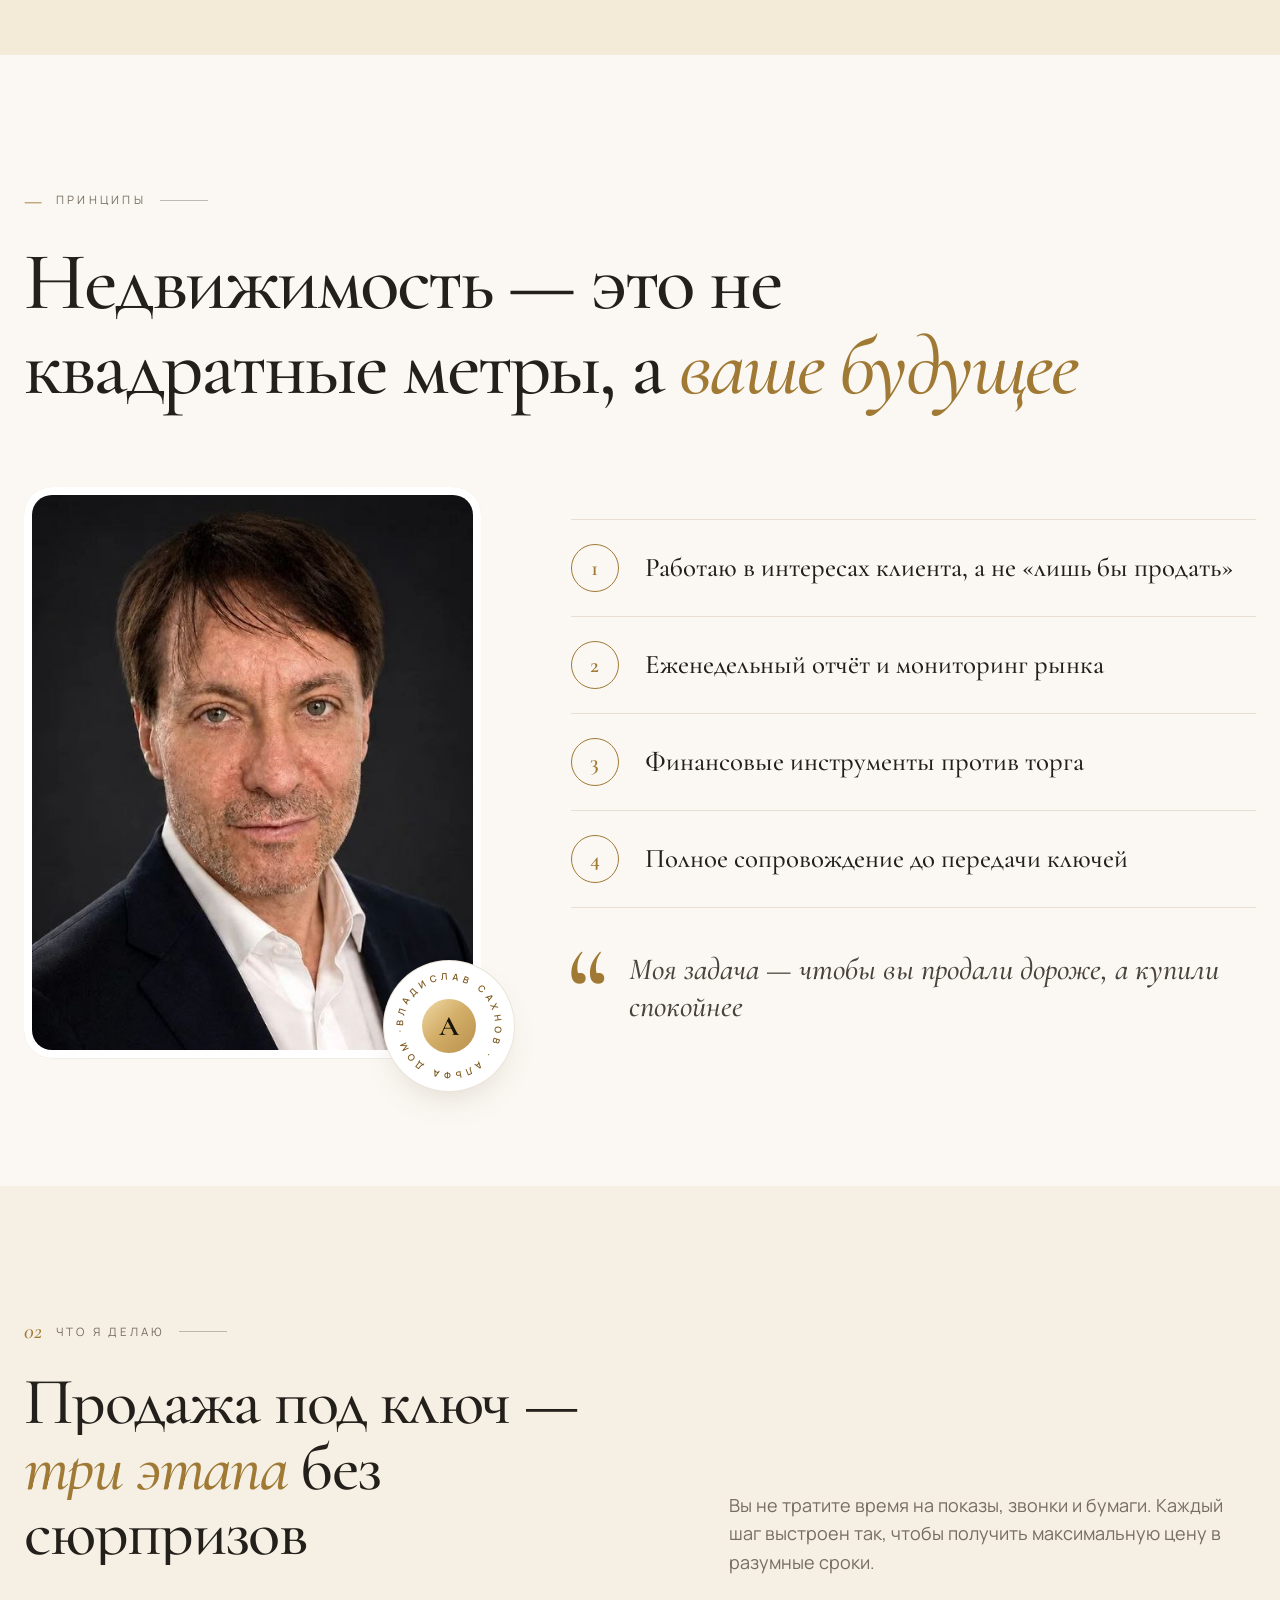
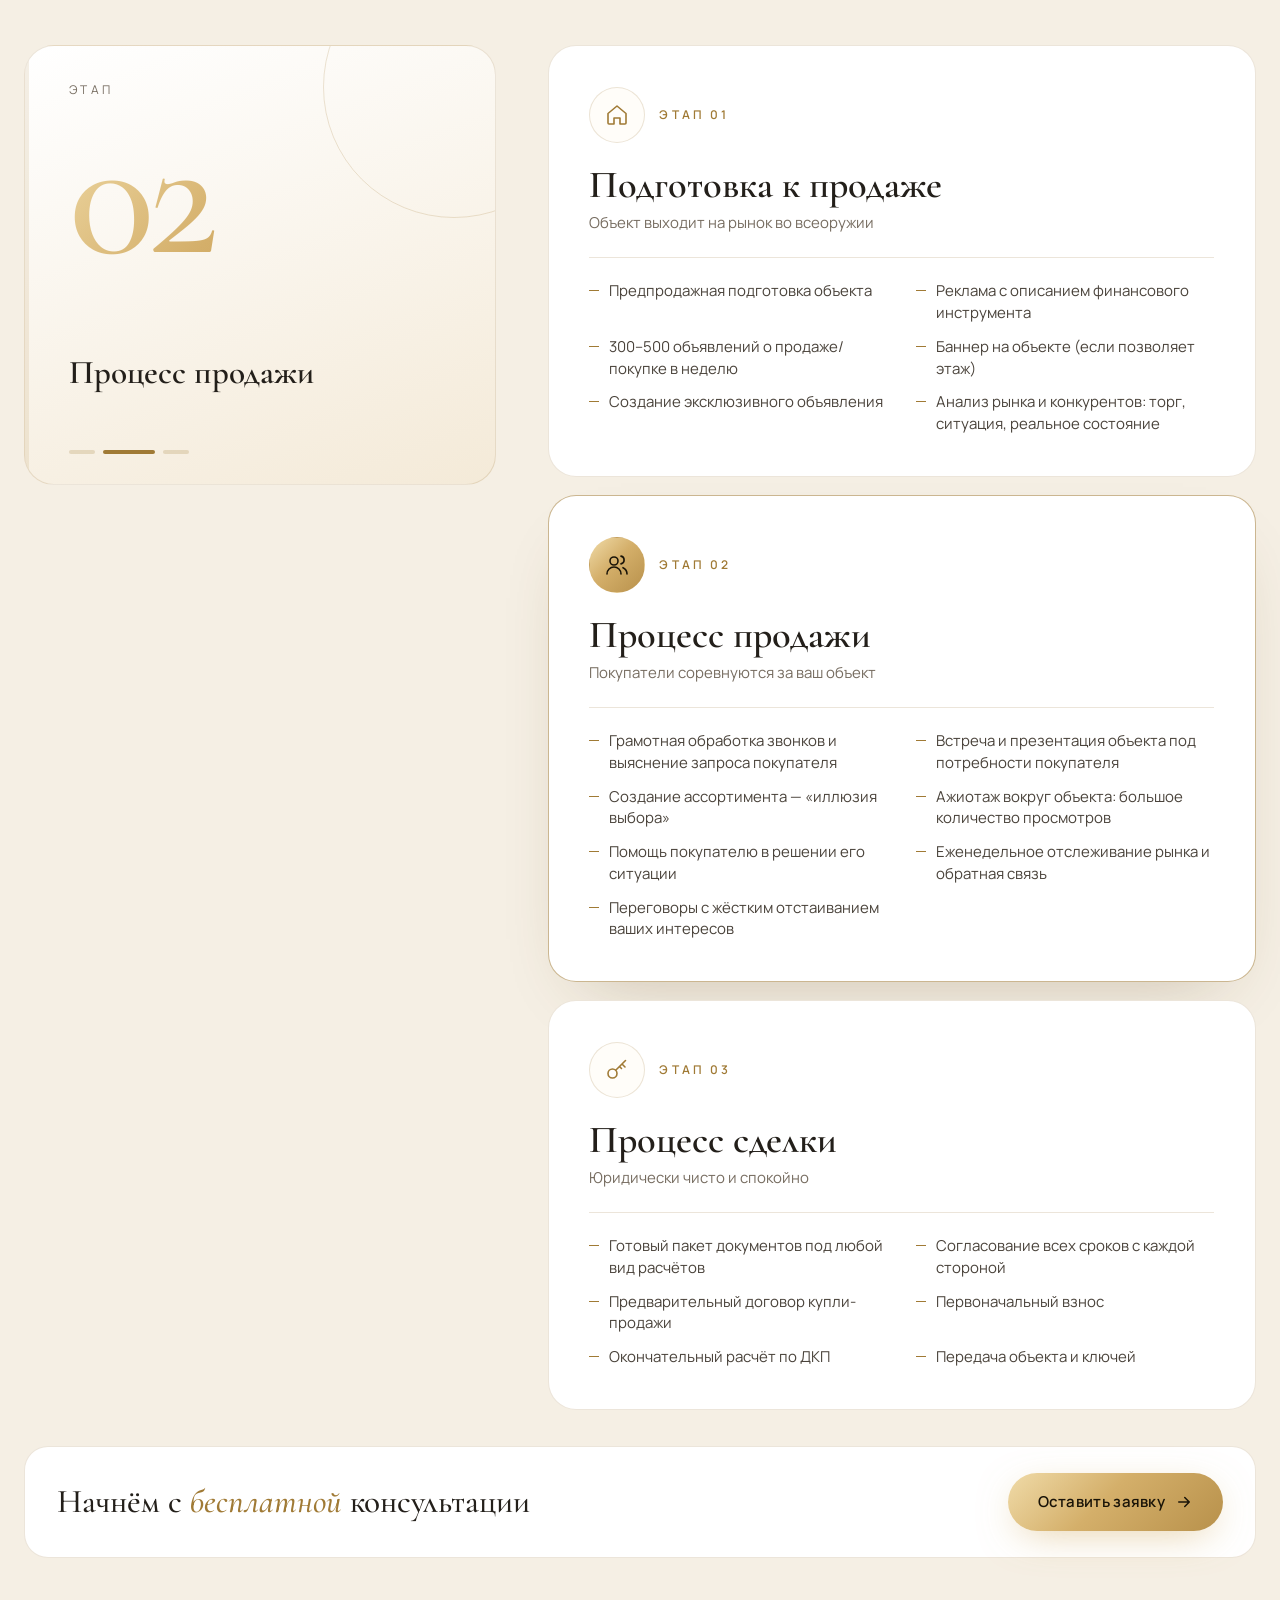
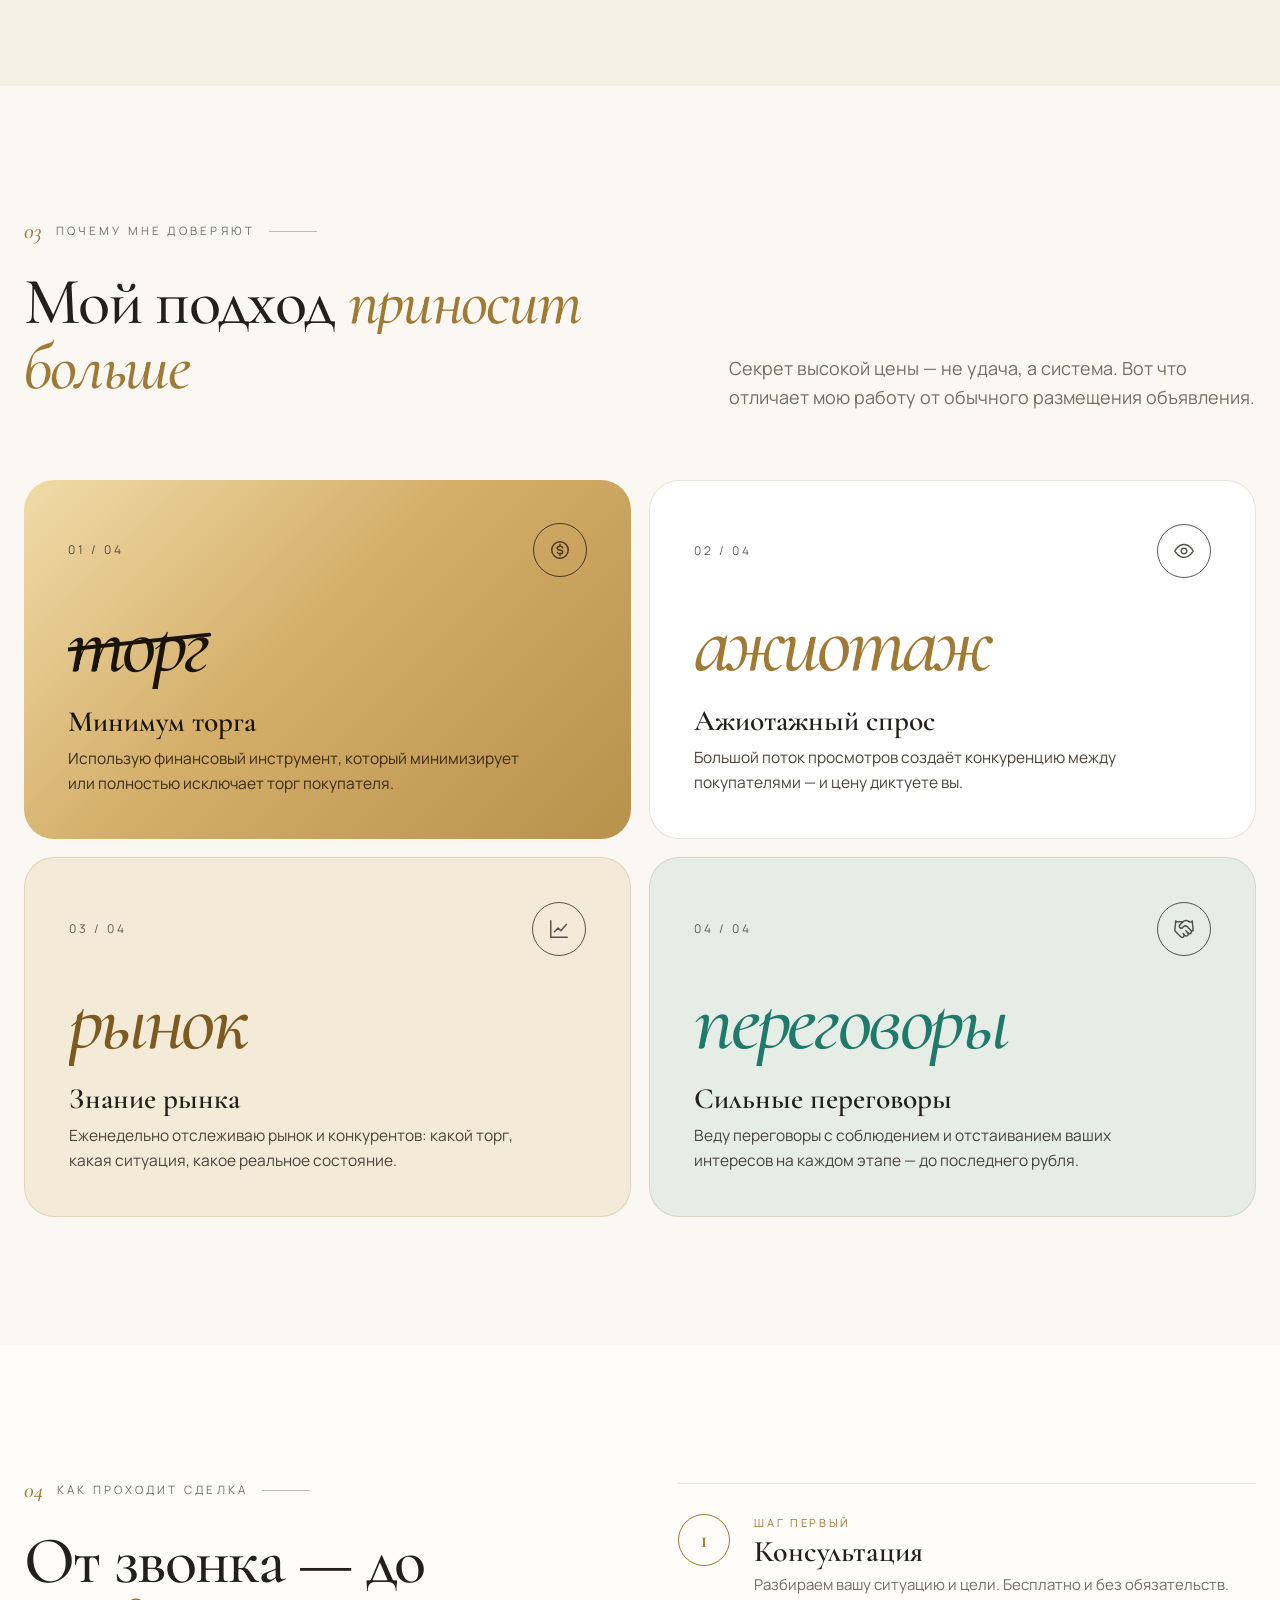
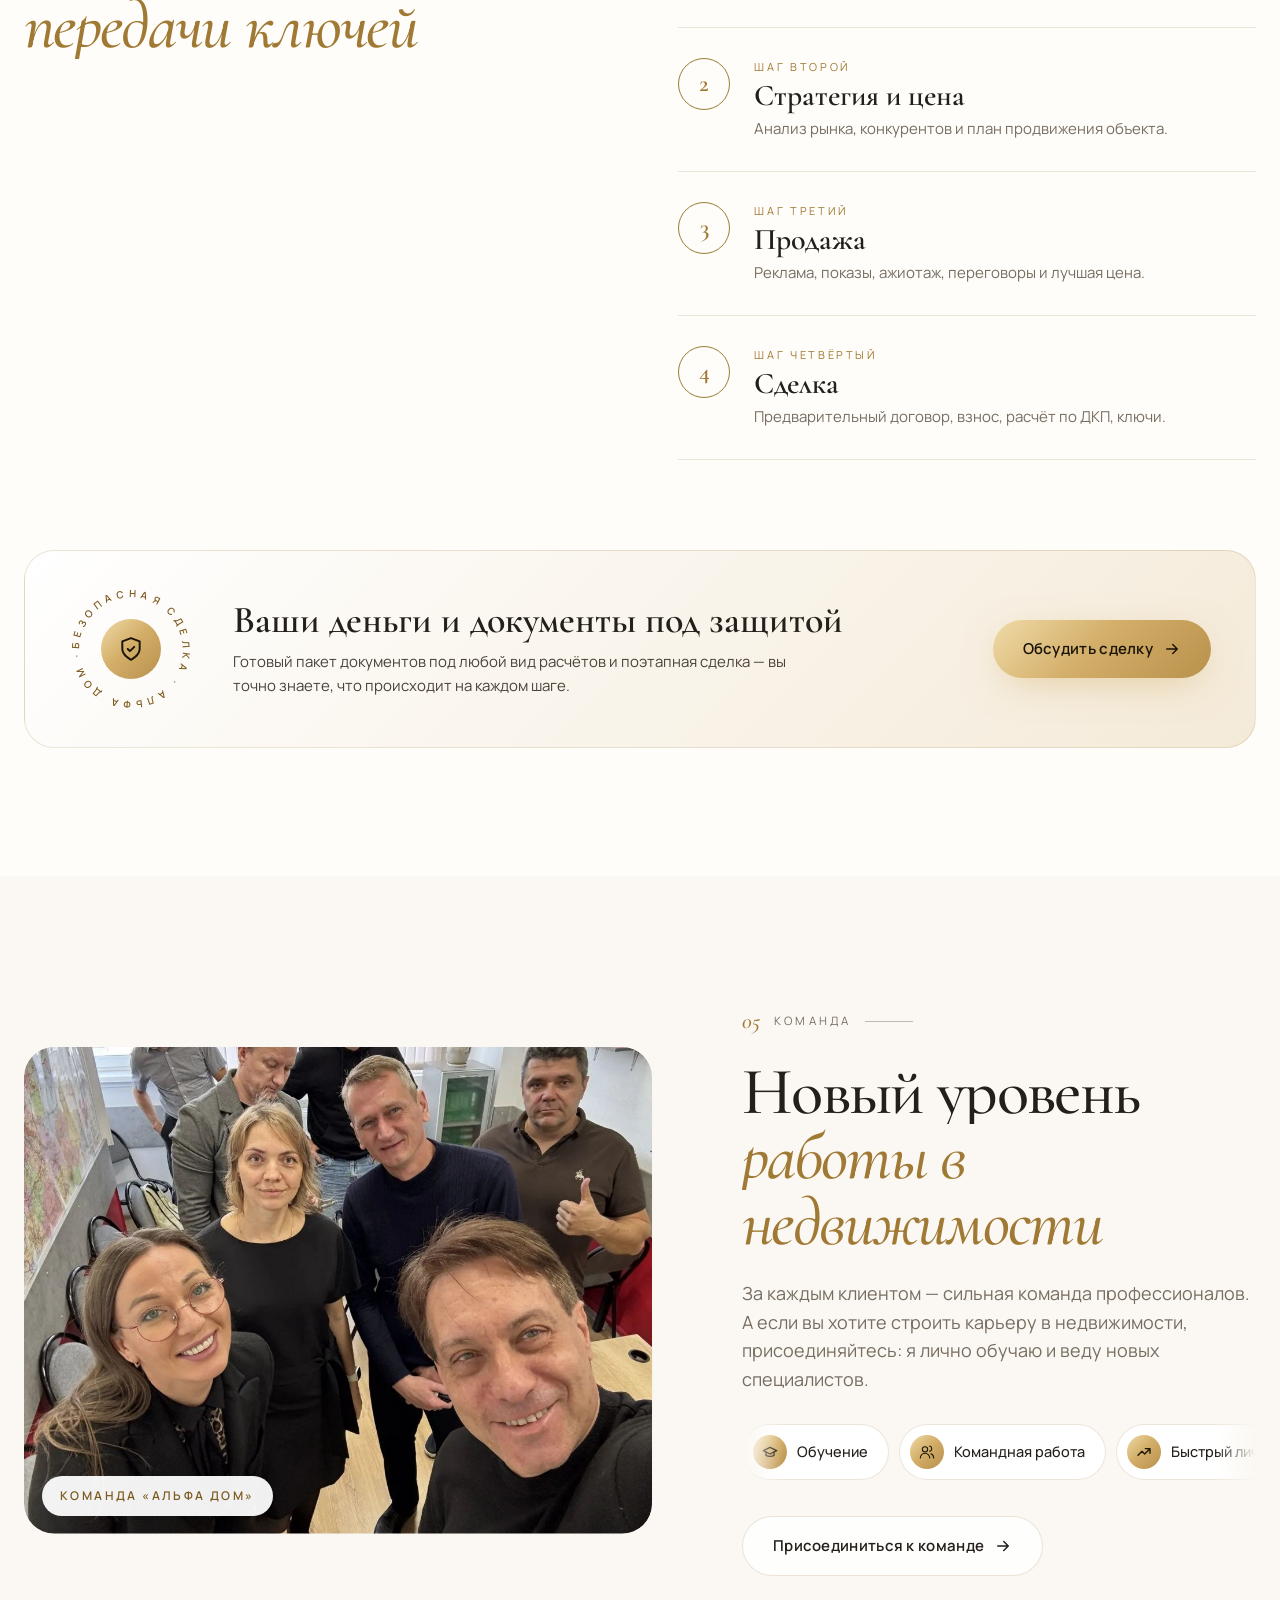
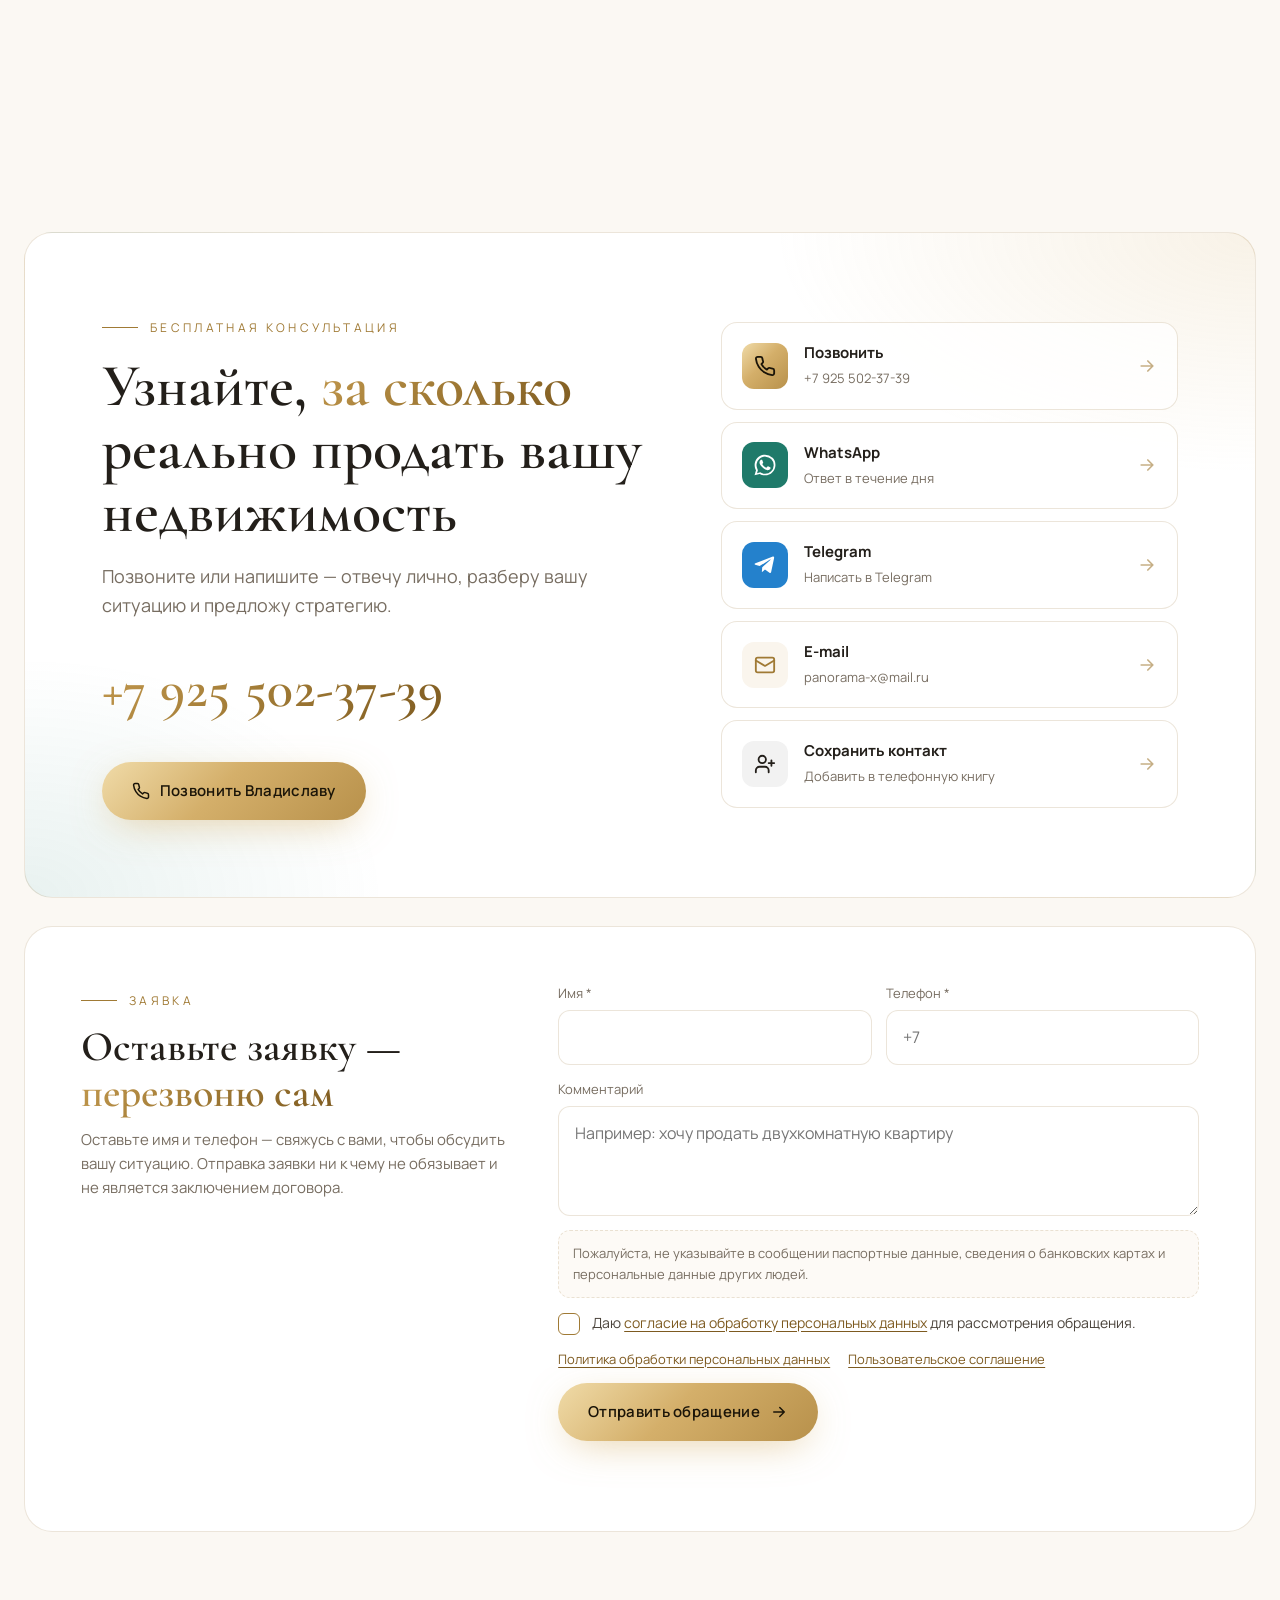
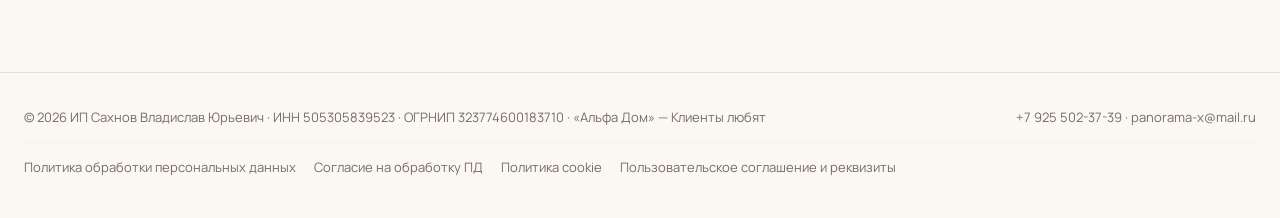
==== commit 83ab26a5: "Реквизиты ИП и хостинга в документах сайта - Оператор/исполнитель: ИП Сахнов Владислав Юрьевич, ИНН," ====
--- a/index.html
+++ b/index.html
@@ -30,6 +30,9 @@
       "@type": "Person",
       "@id": "https://vs-pro-m2.ru/#person",
       "name": "Владислав Сахнов",
+      "givenName": "Владислав",
+      "familyName": "Сахнов",
+      "additionalName": "Юрьевич",
       "jobTitle": "Директор по развитию",
       "worksFor": { "@type": "Organization", "name": "Альфа Дом" },
       "telephone": "+7-925-502-37-39",
@@ -48,6 +51,15 @@
       "telephone": "+7-925-502-37-39",
       "email": "mailto:panorama-x@mail.ru",
       "employee": { "@id": "https://vs-pro-m2.ru/#person" },
+      "legalName": "Индивидуальный предприниматель Сахнов Владислав Юрьевич",
+      "taxID": "505305839523",
+      "address": {
+        "@type": "PostalAddress",
+        "streetAddress": "ул. Мытная, д. 27",
+        "addressLocality": "Москва",
+        "postalCode": "115162",
+        "addressCountry": "RU"
+      },
       "parentOrganization": { "@type": "Organization", "name": "Альфа Дом" },
       "contactPoint": {
         "@type": "ContactPoint",
@@ -832,7 +844,7 @@
 
 <footer>
   <div class="container">
-    <div>© <span id="y"></span> [ИП] Сахнов Владислав [Отчество], ИНН [ИНН] · «Альфа Дом» — Клиенты любят</div>
+    <div>© <span id="y"></span> ИП Сахнов Владислав Юрьевич · ИНН 505305839523 · ОГРНИП 323774600183710 · «Альфа Дом» — Клиенты любят</div>
     <div><a href="tel:+79255023739">+7 925 502-37-39</a> · <a href="mailto:panorama-x@mail.ru">panorama-x@mail.ru</a></div>
     <nav class="legal-links" aria-label="Документы">
       <a href="privacy.html">Политика обработки персональных данных</a>
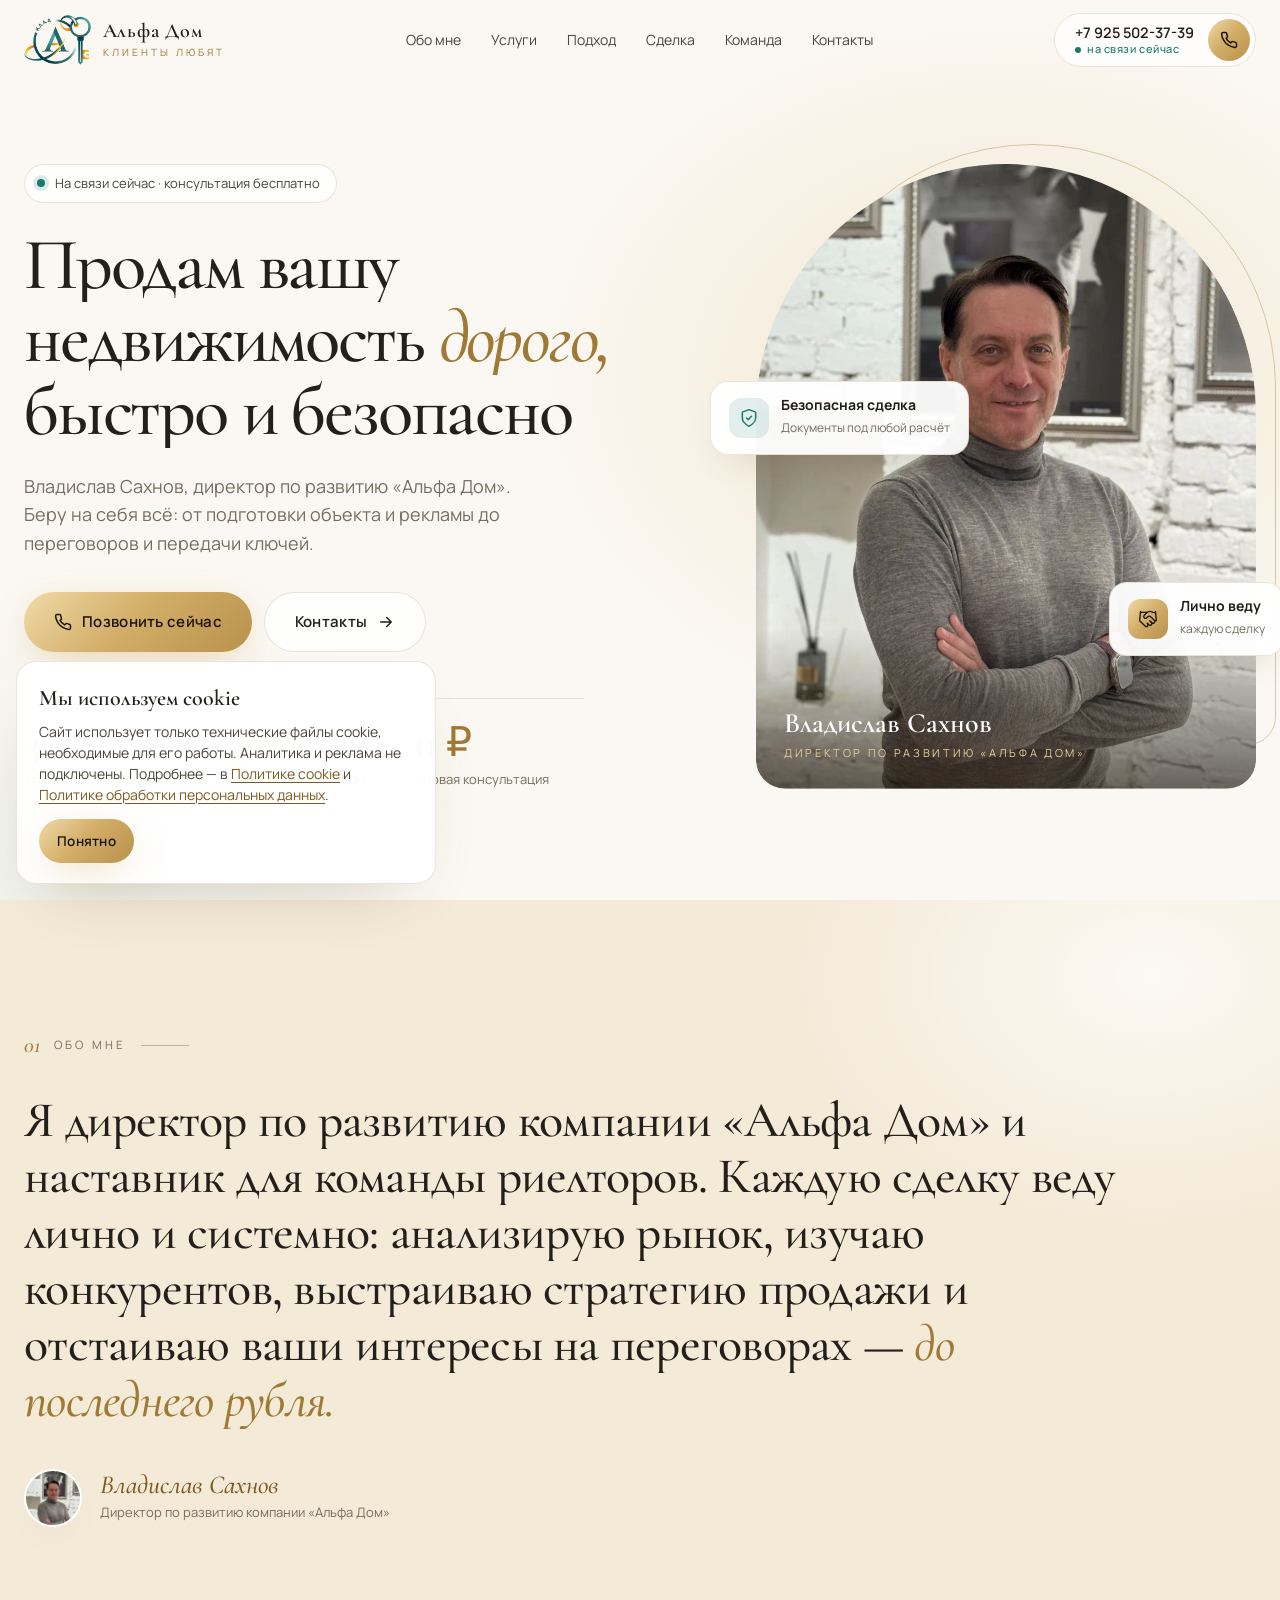
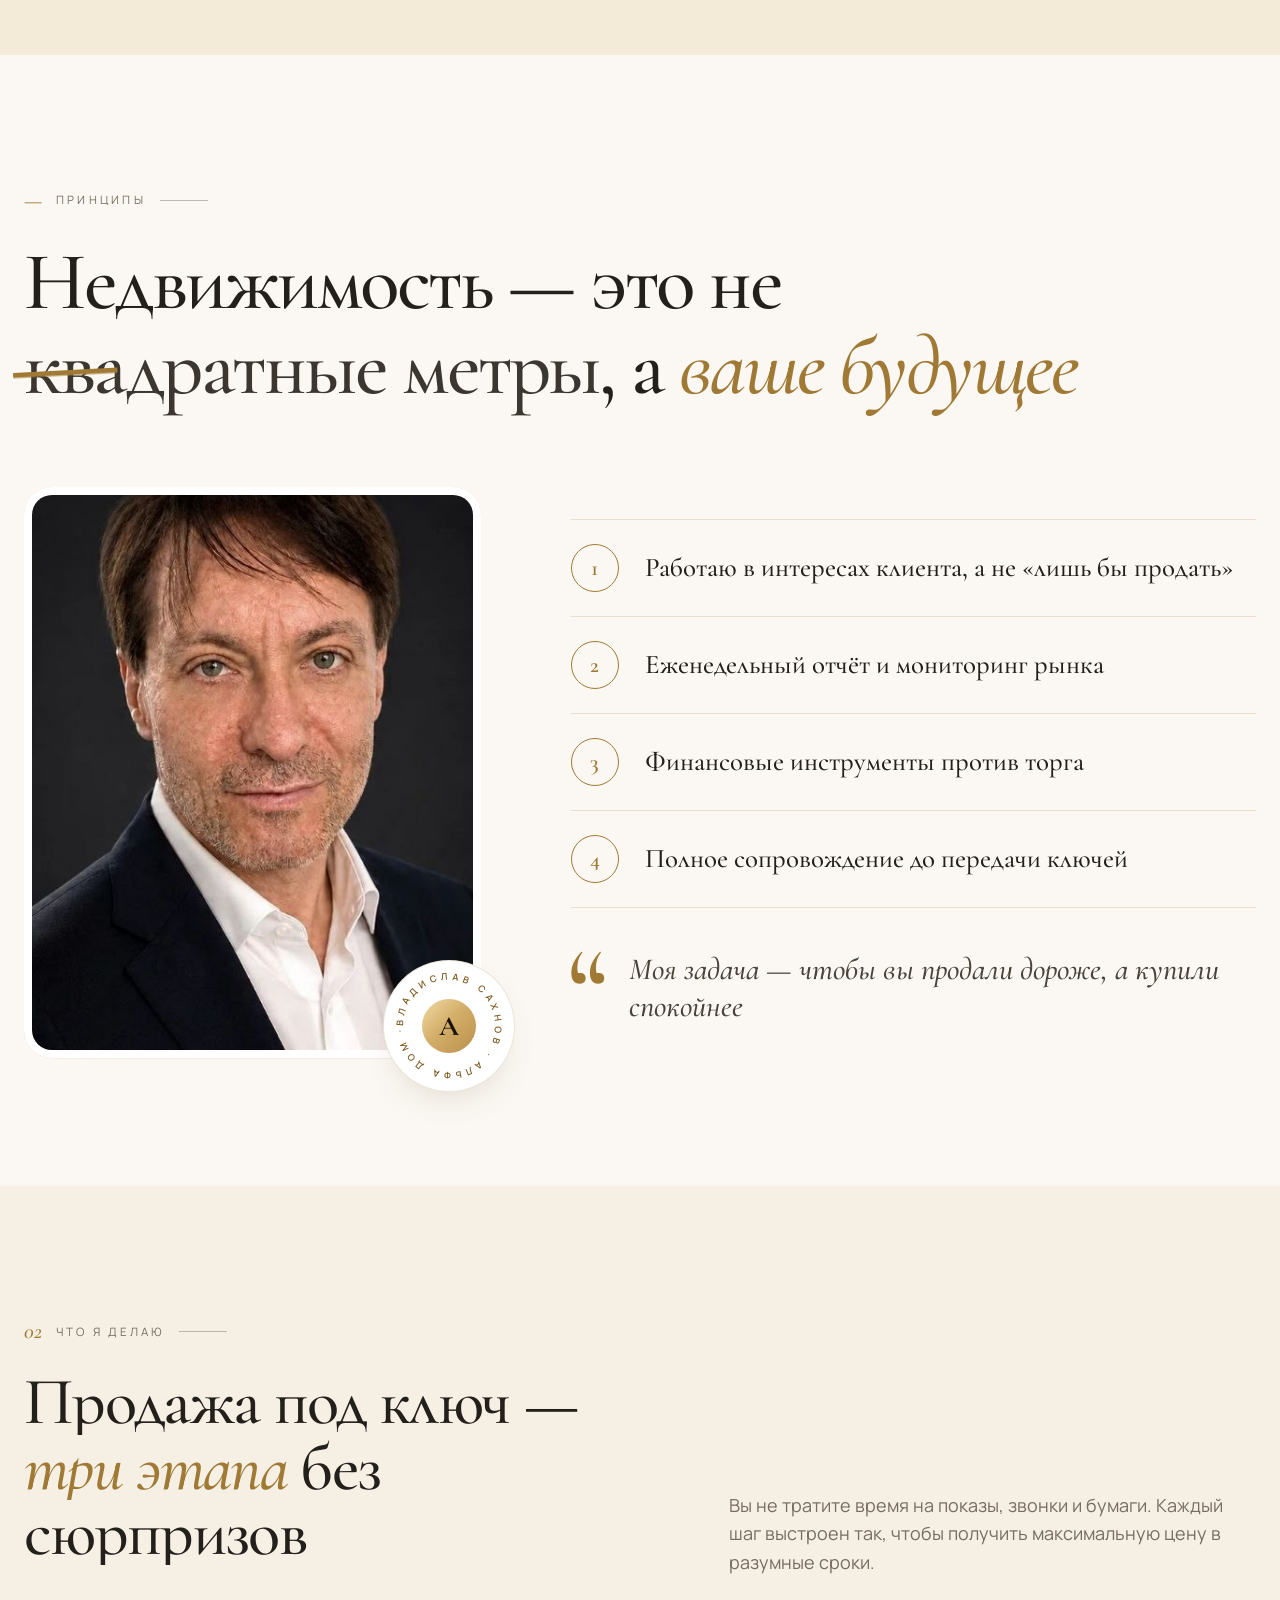
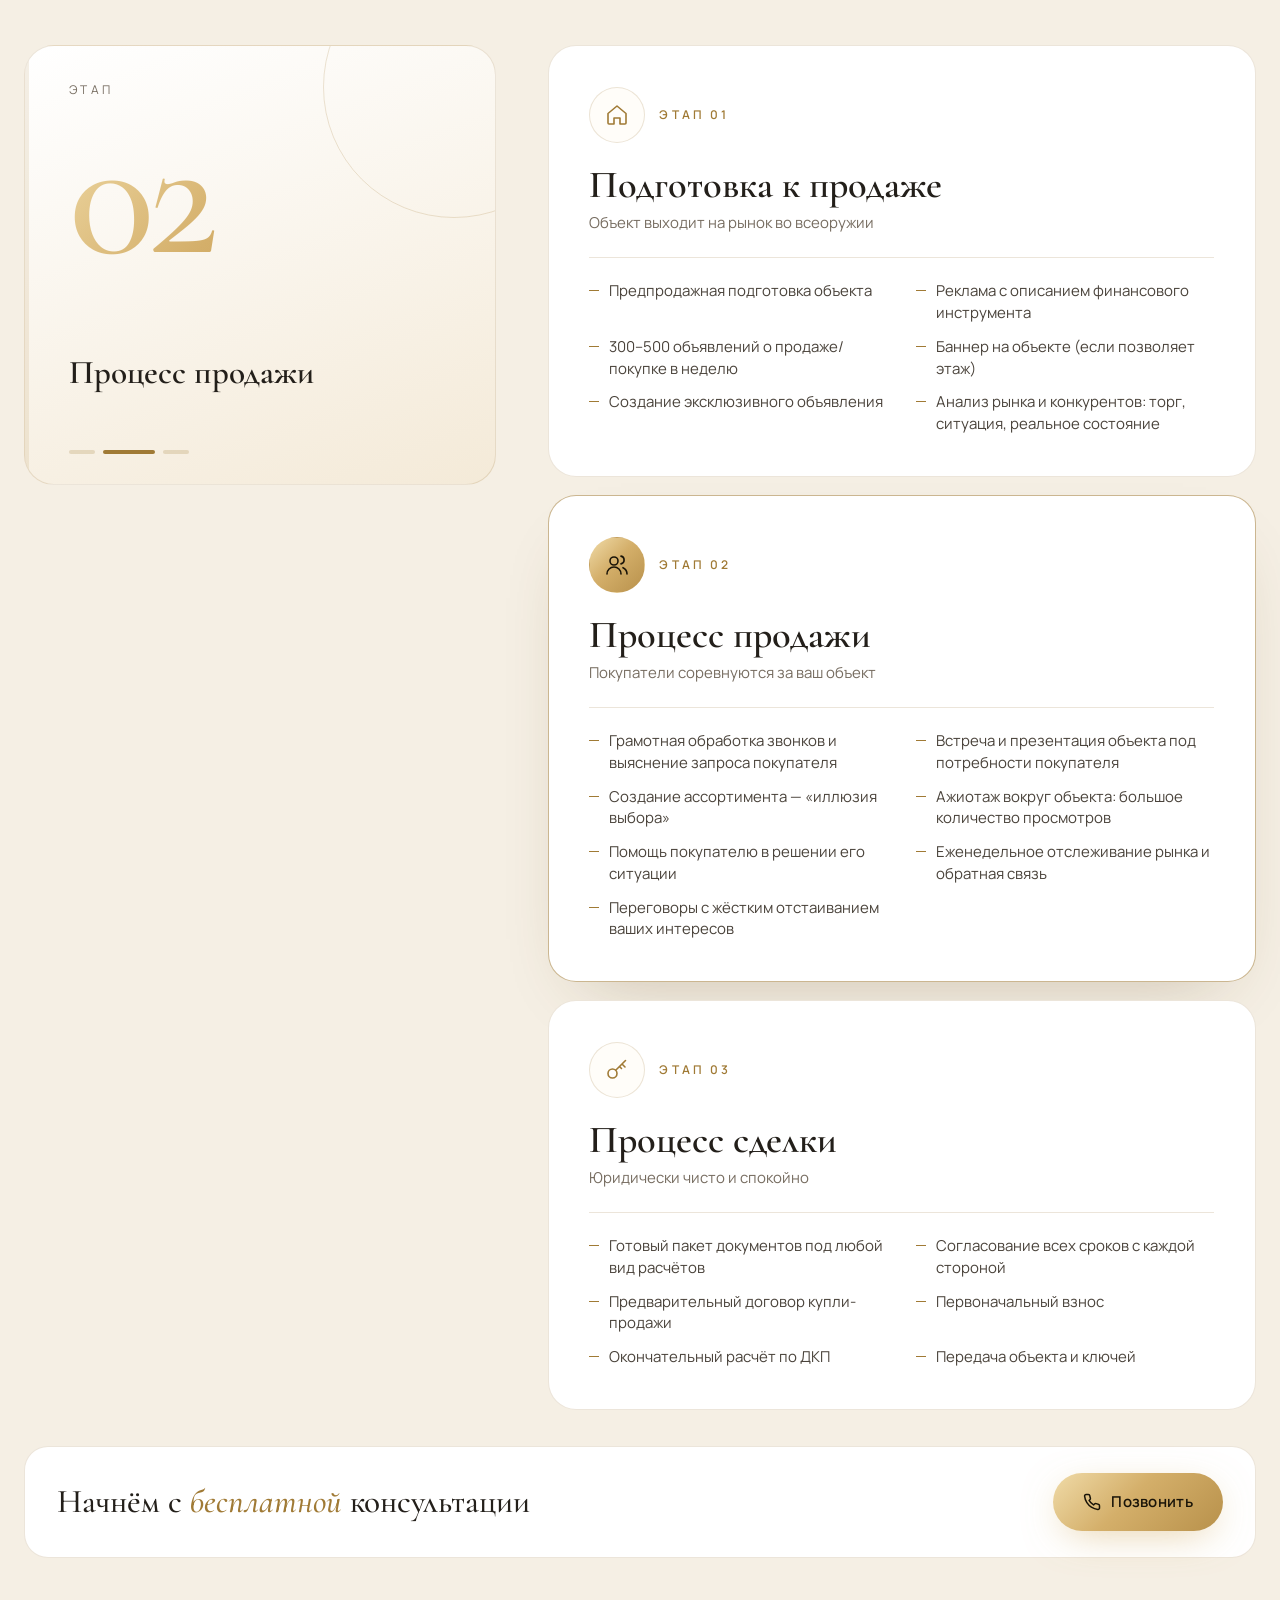
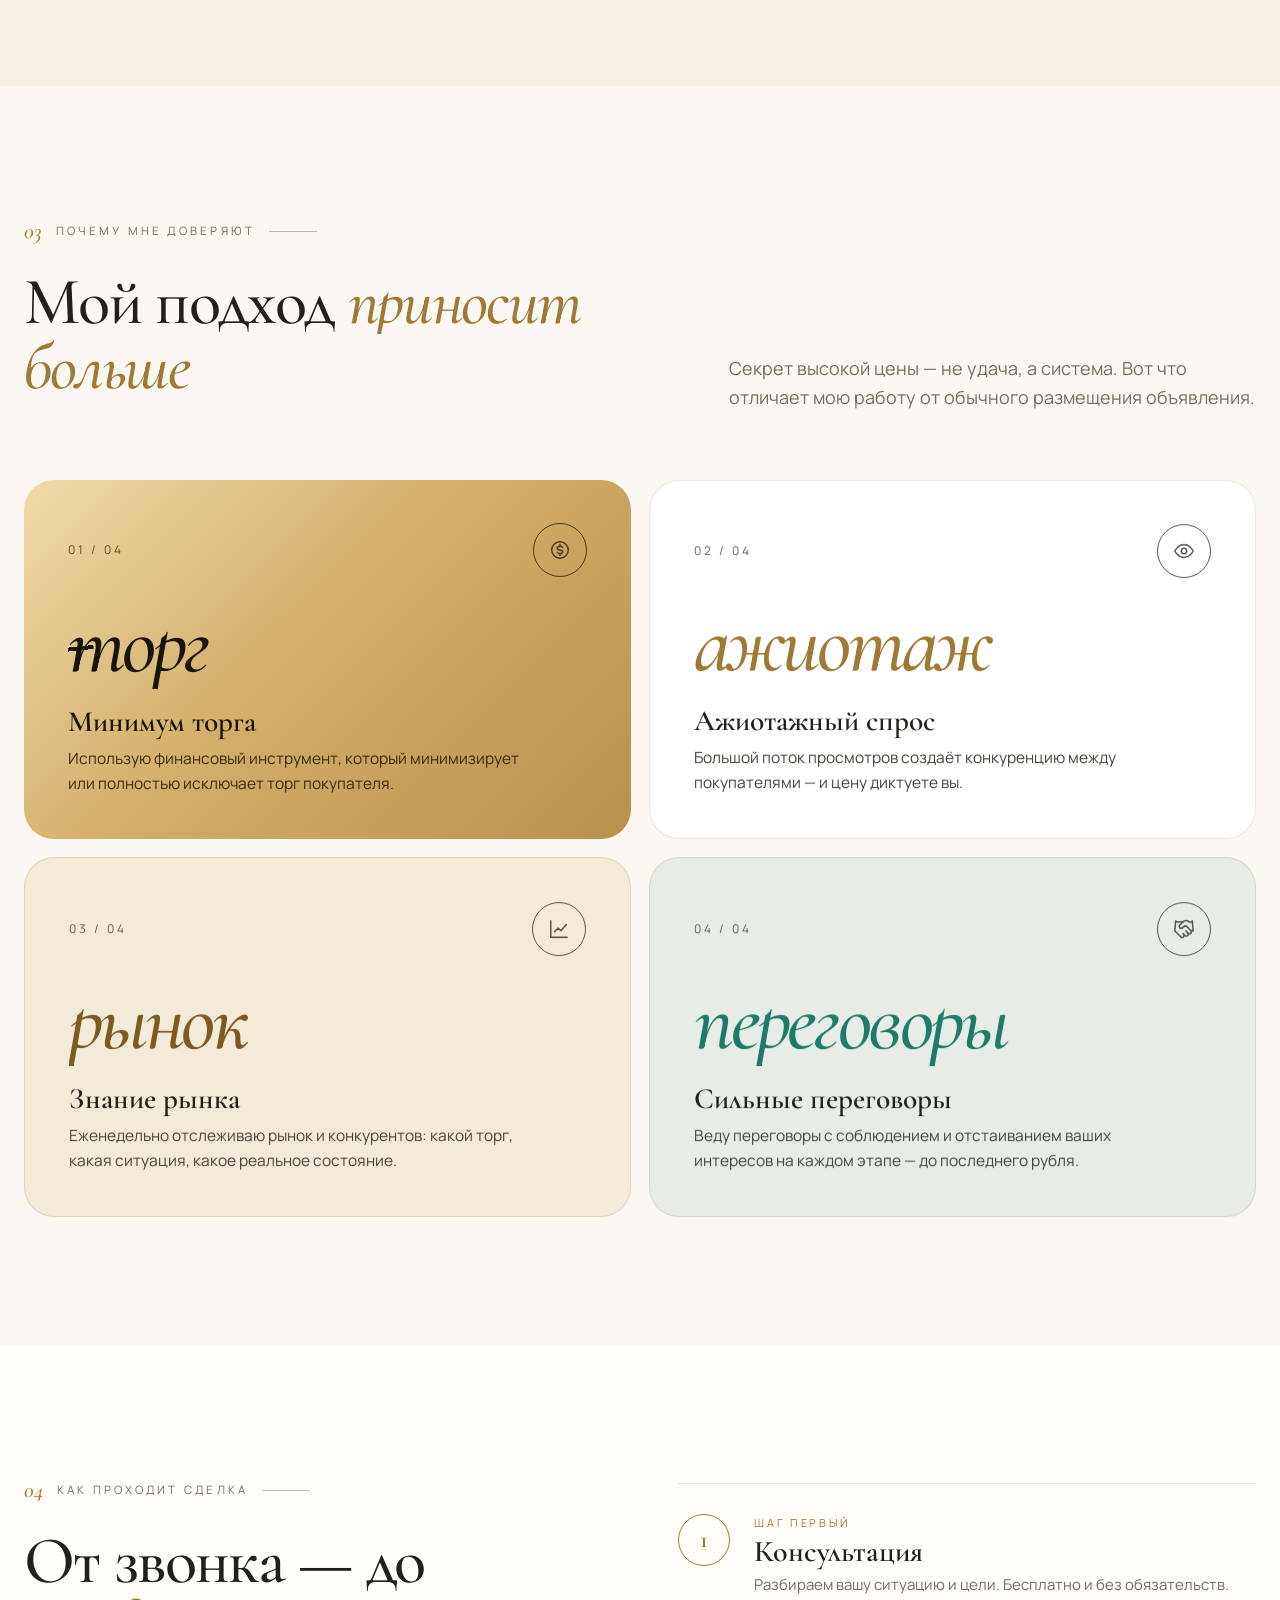
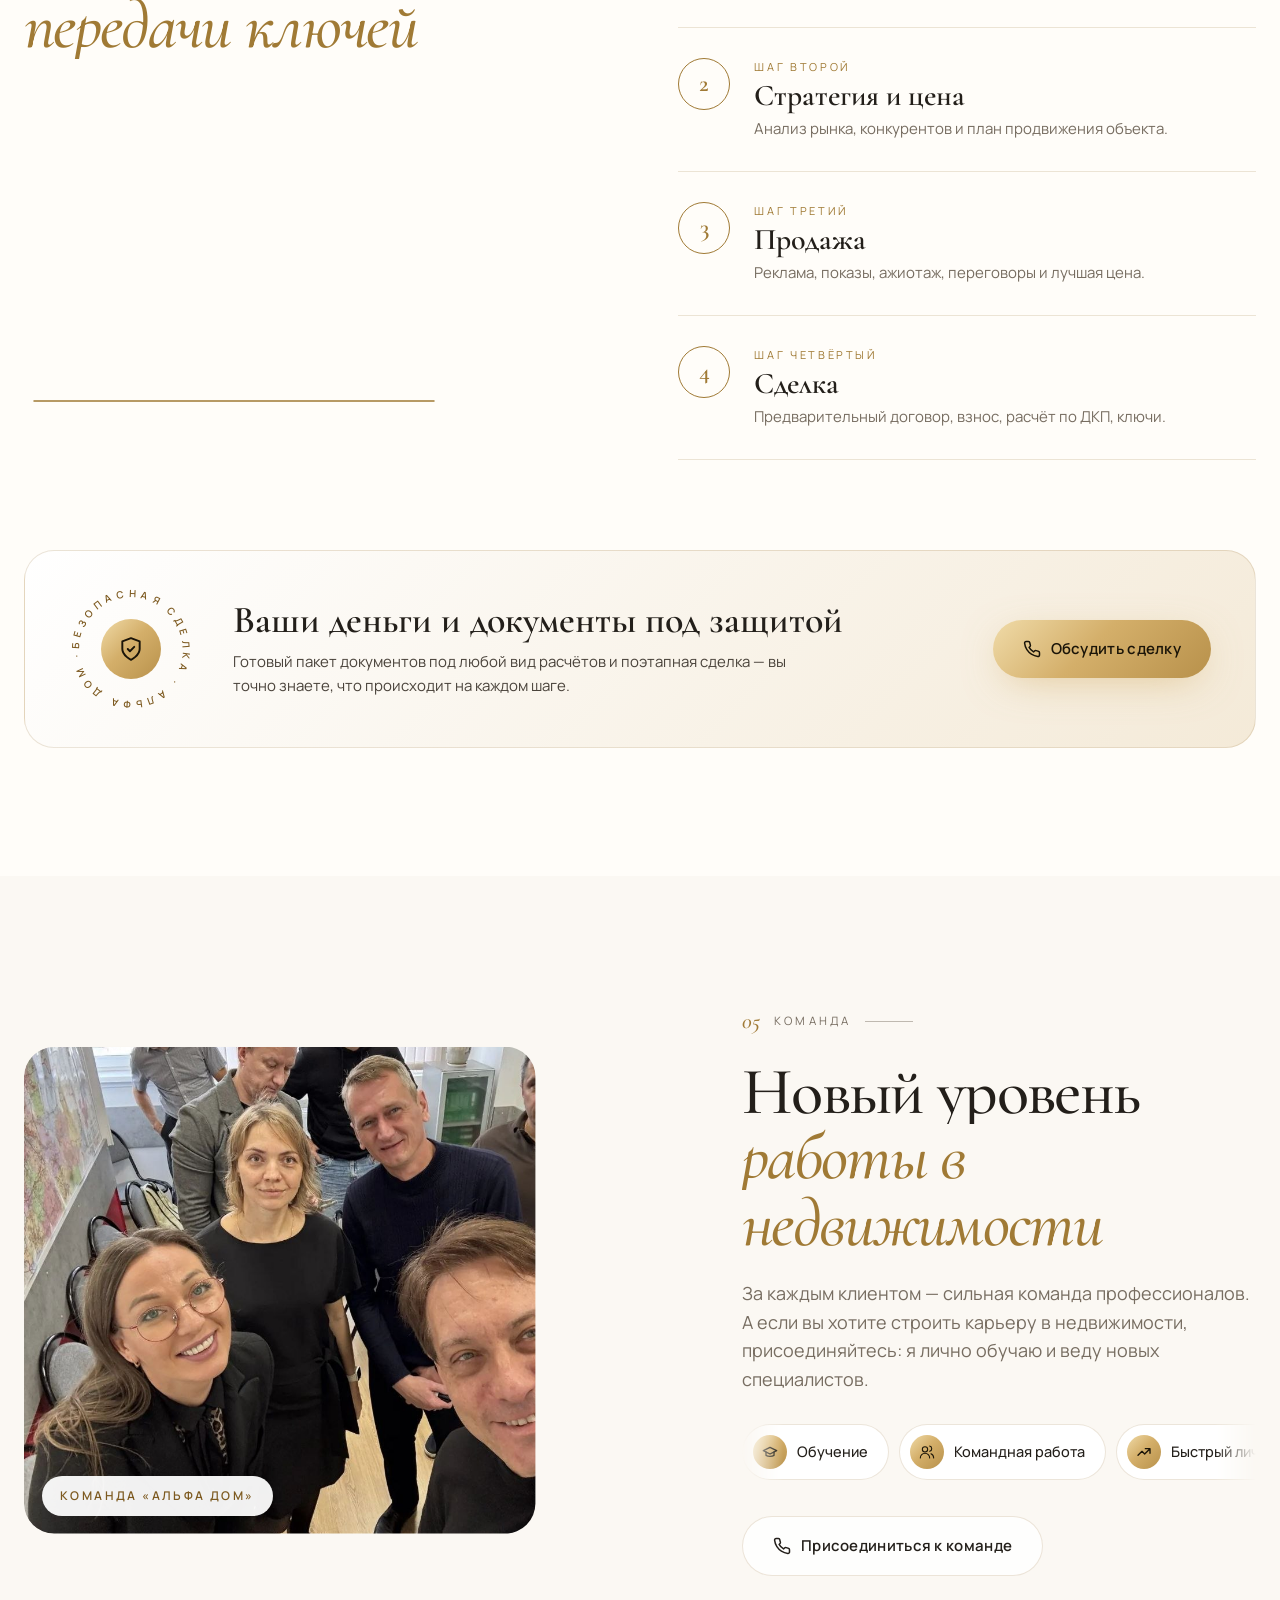
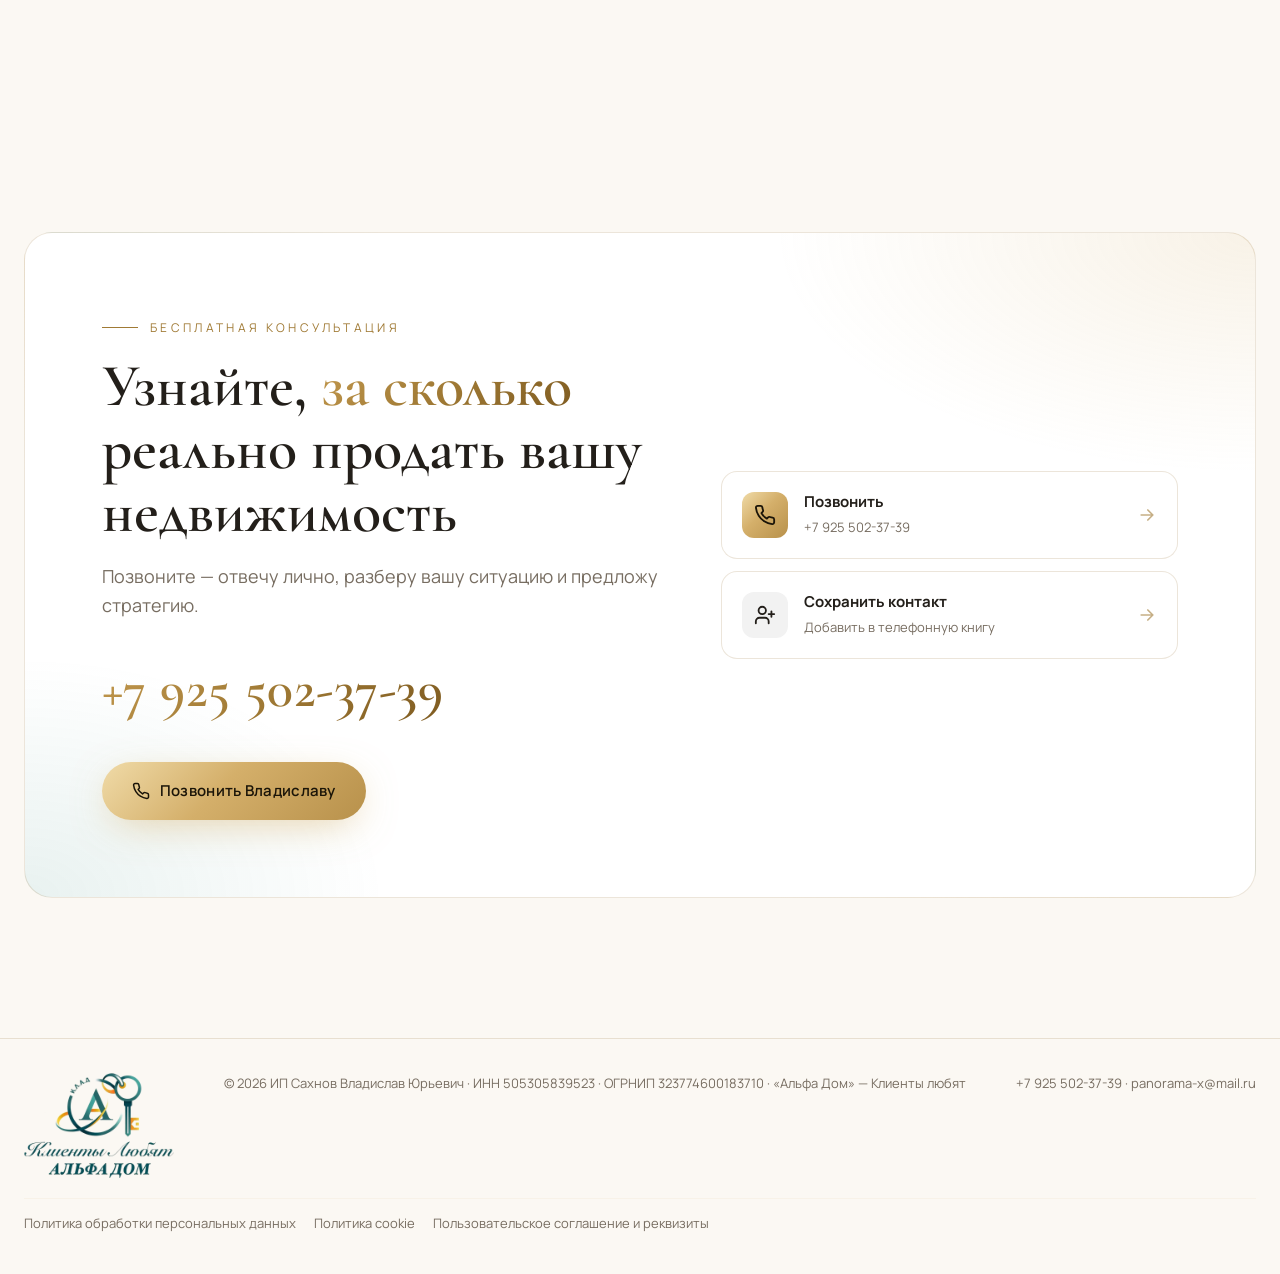
==== commit 732002b5: "Только звонки: убраны мессенджеры и форма заявки, добавлен логотип - Удалены WhatsApp и Telegram (ко" ====
--- a/index.html
+++ b/index.html
@@ -12,6 +12,8 @@
 <meta property="og:url" content="https://vs-pro-m2.ru/">
 <meta property="og:image" content="https://vs-pro-m2.ru/img/portrait.jpg">
 <meta property="og:locale" content="ru_RU">
+<link rel="icon" type="image/png" href="img/favicon.png">
+<link rel="apple-touch-icon" href="img/logo-mark.png">
 <link rel="canonical" href="https://vs-pro-m2.ru/">
 <link rel="stylesheet" href="fonts/fonts.css">
 <script type="application/ld+json">
@@ -47,7 +49,7 @@
       "description": "Продажа и покупка недвижимости под ключ: подготовка объекта, продажа без лишнего торга, безопасное сопровождение сделки. Первая консультация бесплатно.",
       "url": "https://vs-pro-m2.ru/",
       "image": "https://vs-pro-m2.ru/img/portrait.jpg",
-      "logo": "https://vs-pro-m2.ru/img/portrait.jpg",
+      "logo": "https://vs-pro-m2.ru/img/logo.png",
       "telephone": "+7-925-502-37-39",
       "email": "mailto:panorama-x@mail.ru",
       "employee": { "@id": "https://vs-pro-m2.ru/#person" },
@@ -144,8 +146,6 @@
 .btn-gold:hover{box-shadow:0 18px 50px -10px rgba(212,175,106,.9)}
 .btn-ghost{border:1px solid var(--line);color:var(--text);background:rgba(255,255,255,.8)}
 .btn-ghost:hover{border-color:var(--gold);color:var(--gold-2)}
-.btn-wa{background:#1f7a6a;color:#fff}
-.btn-wa:hover{background:#26917e}
 .pulse{position:relative}
 .pulse::after{content:"";position:absolute;inset:0;border-radius:inherit;box-shadow:0 0 0 0 rgba(212,175,106,.6);animation:pulse 2.4s infinite}
 @keyframes pulse{0%{box-shadow:0 0 0 0 rgba(212,175,106,.55)}70%{box-shadow:0 0 0 18px rgba(212,175,106,0)}100%{box-shadow:0 0 0 0 rgba(212,175,106,0)}}
@@ -161,8 +161,7 @@
 .menu-open header{transform:none;background:transparent;border-color:transparent;backdrop-filter:none;-webkit-backdrop-filter:none}
 .nav{display:flex;align-items:center;justify-content:space-between;height:80px;gap:16px}
 .logo{display:flex;align-items:center;gap:12px}
-.logo-mark{width:44px;height:44px;border-radius:50%;border:1px solid var(--gold);display:grid;place-items:center;font-family:"Cormorant Garamond",serif;font-size:24px;font-weight:700;color:var(--gold);position:relative;background:var(--paper)}
-.logo-mark::after{content:"";position:absolute;inset:3px;border-radius:50%;border:1px solid rgba(42,165,142,.45)}
+.logo-img{height:50px;width:auto;display:block}
 .logo-text{line-height:1.1}
 .logo-text b{display:block;font-family:"Cormorant Garamond",serif;font-size:20px;font-weight:600;letter-spacing:.04em}
 .logo-text span{font-size:10px;letter-spacing:.3em;text-transform:uppercase;color:var(--gold)}
@@ -388,41 +387,12 @@
 .c-link span{font-size:13px;color:var(--muted);overflow-wrap:anywhere}
 .c-link .arr{margin-left:auto;color:var(--gold);opacity:.6}
 .ic-phone{background:var(--grad-gold);color:#1a1408}
-.ic-wa{background:#1f7a6a;color:#fff}
-.ic-tg{background:#2481cc;color:#fff}
 .ic-mail{background:rgba(212,175,106,.12);color:var(--gold)}
 .ic-vcf{background:rgba(42,37,32,.06);color:var(--text)}
 
-/* lead form */
-.lead-card{margin-top:28px;border-radius:28px;border:1px solid var(--line);background:var(--card);padding:clamp(28px,5vw,56px);display:grid;grid-template-columns:.8fr 1.2fr;gap:50px;align-items:start}
-.lead-card h3{font-family:"Cormorant Garamond",serif;font-size:clamp(30px,4vw,42px);line-height:1.1;font-weight:600;margin:14px 0 12px}
-.lead-intro p{color:var(--muted);font-size:15px}
-.form{display:grid;grid-template-columns:1fr 1fr;gap:14px}
-.field{display:flex;flex-direction:column;gap:6px}
-.field.full{grid-column:1/-1}
-.field label{font-size:13px;color:var(--muted)}
-.field input,.field textarea{width:100%;font:inherit;font-size:16px;color:var(--text);background:#fff;border:1px solid var(--line);border-radius:12px;padding:14px 16px;transition:border-color .2s}
-.field textarea{min-height:110px;resize:vertical}
-.field input:focus,.field textarea:focus{outline:0;border-color:var(--gold)}
-.field input[aria-invalid="true"]{border-color:#c0584a}
-.hint{grid-column:1/-1;font-size:13px;color:var(--muted);padding:12px 14px;border-radius:12px;background:rgba(212,175,106,.06);border:1px dashed var(--line)}
-.check{grid-column:1/-1;display:flex;gap:12px;align-items:flex-start;font-size:14px;color:var(--text-2);cursor:pointer;line-height:1.5}
-.check input{appearance:none;-webkit-appearance:none;flex-shrink:0;width:22px;height:22px;margin-top:1px;border:1.5px solid var(--gold);border-radius:6px;background:transparent;display:grid;place-items:center;cursor:pointer}
-.check input::after{content:"";width:11px;height:6px;border-left:2px solid #1a1408;border-bottom:2px solid #1a1408;transform:rotate(-45deg) translate(1px,-1px);opacity:0}
-.check input:checked{background:var(--grad-gold);border-color:transparent}
-.check input:checked::after{opacity:1}
-.check input:focus-visible{outline:2px solid var(--gold-2);outline-offset:2px}
-.check.err input{border-color:#c0473a}
-.docs{grid-column:1/-1;font-size:13px;color:var(--muted);display:flex;flex-wrap:wrap;gap:6px 18px}
-.docs a,.check a{color:var(--gold-2);text-decoration:underline;text-underline-offset:3px}
-.form .btn{grid-column:1/-1;justify-self:start}
-.form .btn:disabled{opacity:.45;cursor:not-allowed;transform:none;box-shadow:none}
-.form-msg{grid-column:1/-1;font-size:14px;min-height:1.4em}
-.form-msg.ok{color:var(--emerald-2)}
-.form-msg.bad{color:#c0473a}
-
 footer{position:relative;border-top:1px solid var(--line);padding:34px 0 40px;color:var(--muted);font-size:13px}
 footer .container{display:flex;justify-content:space-between;gap:14px 20px;flex-wrap:wrap}
+.foot-logo{width:150px;height:auto;flex-basis:100%;max-width:150px;margin-bottom:6px}
 .legal-links{display:flex;flex-wrap:wrap;gap:6px 18px;width:100%;padding-top:14px;border-top:1px solid rgba(212,175,106,.08)}
 .legal-links a:hover,footer a:hover{color:var(--gold-2)}
 
@@ -457,7 +427,6 @@
   .hero{min-height:0;padding-top:104px}
   .hero-grid,.about-grid,.team-grid,.contact-card,.head,.proc-grid{grid-template-columns:1fr;gap:44px}
   .head{gap:0;margin-bottom:36px}
-  .lead-card{grid-template-columns:1fr;gap:30px}
   .hero-media{justify-self:center;max-width:420px}
   .about-img-wrap{max-width:400px;width:100%;margin:0 auto}
   .seal{right:-10px;bottom:-24px;width:112px;height:112px}
@@ -472,7 +441,7 @@
   .container{padding:0 16px}
   section{padding:76px 0}
   .nav{height:68px}
-  .logo-mark{width:38px;height:38px;font-size:20px}
+  .logo-img{height:42px}
   .logo-text b{font-size:17px}
   .logo-text span{font-size:9px}
   .icon-btn,.menu-btn{width:46px;height:46px}
@@ -509,14 +478,10 @@
   .cert{padding:30px 22px}
   .contact-card{border-radius:22px}
   .c-link .arr{display:none}
-  .lead-card{border-radius:22px}
-  .form{grid-template-columns:1fr}
-  .form .btn{justify-self:stretch}
   .mbar{display:flex;position:fixed;left:12px;right:12px;bottom:calc(12px + env(safe-area-inset-bottom));z-index:50;gap:10px;padding:8px;border-radius:100px;background:rgba(255,255,255,.95);backdrop-filter:blur(14px);-webkit-backdrop-filter:blur(14px);border:1px solid var(--line);box-shadow:0 20px 50px -10px rgba(90,65,25,.3);transform:translateY(140%);transition:transform .4s}
   .mbar.show{transform:none}
   .menu-open .mbar{transform:translateY(140%)}
   .mbar a{flex:1;padding:14px 10px;font-size:14px}
-  .mbar a.sq{flex:0 0 50px;padding:0}
   footer{padding-bottom:110px}
 }
 </style>
@@ -526,8 +491,6 @@
 <!-- SVG icons -->
 <svg width="0" height="0" style="position:absolute" aria-hidden="true">
   <symbol id="i-phone" viewBox="0 0 24 24" fill="none" stroke="currentColor" stroke-width="2" stroke-linecap="round" stroke-linejoin="round"><path d="M22 16.92v3a2 2 0 0 1-2.18 2 19.8 19.8 0 0 1-8.63-3.07 19.5 19.5 0 0 1-6-6 19.8 19.8 0 0 1-3.07-8.67A2 2 0 0 1 4.11 2h3a2 2 0 0 1 2 1.72c.13.96.36 1.9.7 2.81a2 2 0 0 1-.45 2.11L8.09 9.91a16 16 0 0 0 6 6l1.27-1.27a2 2 0 0 1 2.11-.45c.91.34 1.85.57 2.81.7A2 2 0 0 1 22 16.92z"/></symbol>
-  <symbol id="i-wa" viewBox="0 0 24 24" fill="currentColor"><path d="M17.47 14.38c-.3-.15-1.76-.87-2.03-.97-.27-.1-.47-.15-.67.15-.2.3-.77.97-.94 1.17-.17.2-.35.22-.64.07-.3-.15-1.26-.46-2.4-1.48-.89-.79-1.49-1.77-1.66-2.07-.17-.3-.02-.46.13-.61.13-.13.3-.35.45-.52.15-.17.2-.3.3-.5.1-.2.05-.37-.02-.52-.08-.15-.67-1.6-.92-2.2-.24-.58-.49-.5-.67-.5h-.57c-.2 0-.52.07-.8.37-.27.3-1.04 1.02-1.04 2.48 0 1.46 1.07 2.88 1.21 3.08.15.2 2.1 3.2 5.08 4.49.71.3 1.26.49 1.7.63.71.22 1.36.19 1.87.12.57-.09 1.76-.72 2-1.41.25-.7.25-1.29.17-1.41-.07-.13-.27-.2-.57-.35zM12.05 21.5h-.01a9.4 9.4 0 0 1-4.8-1.32l-.34-.2-3.57.94.95-3.48-.22-.36a9.44 9.44 0 0 1 14.67-11.6 9.37 9.37 0 0 1 2.77 6.67 9.45 9.45 0 0 1-9.45 9.35zm8.04-17.4A11.3 11.3 0 0 0 12.05.75C5.78.75.68 5.84.68 12.1c0 2 .52 3.95 1.52 5.67L.58 23.25l5.61-1.47a11.3 11.3 0 0 0 5.85 1.49c6.27 0 11.37-5.1 11.37-11.36 0-3.03-1.18-5.89-3.32-8.03z"/></symbol>
-  <symbol id="i-tg" viewBox="0 0 24 24" fill="currentColor"><path d="M21.94 4.3 18.7 19.6c-.24 1.08-.88 1.35-1.79.84l-4.94-3.64-2.38 2.3c-.26.26-.49.49-1 .49l.36-5.03 9.15-8.27c.4-.35-.09-.55-.62-.2L6.17 13.2l-4.87-1.52c-1.06-.33-1.08-1.06.22-1.57L20.56 2.8c.88-.33 1.65.2 1.38 1.5z"/></symbol>
   <symbol id="i-mail" viewBox="0 0 24 24" fill="none" stroke="currentColor" stroke-width="2" stroke-linecap="round" stroke-linejoin="round"><rect x="2" y="4" width="20" height="16" rx="2"/><path d="m22 7-10 6L2 7"/></symbol>
   <symbol id="i-check" viewBox="0 0 24 24" fill="none" stroke="currentColor" stroke-width="2" stroke-linecap="round" stroke-linejoin="round"><circle cx="12" cy="12" r="10"/><path d="m8 12 3 3 5-6"/></symbol>
   <symbol id="i-shield" viewBox="0 0 24 24" fill="none" stroke="currentColor" stroke-width="1.8" stroke-linecap="round" stroke-linejoin="round"><path d="M12 22s8-4 8-10V5l-8-3-8 3v7c0 6 8 10 8 10z"/><path d="m9 12 2 2 4-4"/></symbol>
@@ -549,7 +512,7 @@
 <header id="top">
   <div class="container nav">
     <a href="#" class="logo" aria-label="На главную">
-      <div class="logo-mark">А</div>
+      <img class="logo-img" src="img/logo-mark.png" alt="" width="240" height="180">
       <div class="logo-text"><b>Альфа Дом</b><span>Клиенты любят</span></div>
     </a>
     <nav class="menu" aria-label="Разделы">
@@ -596,7 +559,7 @@
       <p class="lead" data-h>Владислав Сахнов, директор по развитию «Альфа Дом». Беру на себя всё: от подготовки объекта и рекламы до переговоров и передачи ключей.</p>
       <div class="hero-cta" data-h>
         <a href="tel:+79255023739" class="btn btn-gold magnetic"><svg><use href="#i-phone"/></svg>Позвонить сейчас</a>
-        <a href="#request" class="btn btn-ghost magnetic">Оставить заявку <svg><use href="#i-arrow"/></svg></a>
+        <a href="#contact" class="btn btn-ghost magnetic">Контакты <svg><use href="#i-arrow"/></svg></a>
       </div>
       <div class="trust" data-h>
         <div><b data-count="3">3</b><span>этапа под контролем</span></div>
@@ -690,7 +653,7 @@
     </div>
     <div class="svc-cta" data-fade>
       <p>Начнём с <em>бесплатной</em> консультации</p>
-      <a href="#request" class="btn btn-gold magnetic">Оставить заявку <svg><use href="#i-arrow"/></svg></a>
+      <a href="tel:+79255023739" class="btn btn-gold magnetic"><svg><use href="#i-phone"/></svg>Позвонить</a>
     </div>
   </div>
 </section>
@@ -757,7 +720,7 @@
         <h4>Ваши деньги и документы под защитой</h4>
         <p>Готовый пакет документов под любой вид расчётов и поэтапная сделка — вы точно знаете, что происходит на каждом шаге.</p>
       </div>
-      <a href="#request" class="btn btn-gold magnetic">Обсудить сделку <svg><use href="#i-arrow"/></svg></a>
+      <a href="tel:+79255023739" class="btn btn-gold magnetic"><svg><use href="#i-phone"/></svg>Обсудить сделку</a>
     </div>
   </div>
 </section>
@@ -782,7 +745,7 @@
           <span class="chip" aria-hidden="true"><span class="ic"><svg><use href="#i-star"/></svg></span>Работа с наставником</span>
         </div>
       </div>
-      <a href="https://wa.me/79255023739?text=%D0%97%D0%B4%D1%80%D0%B0%D0%B2%D1%81%D1%82%D0%B2%D1%83%D0%B9%D1%82%D0%B5%2C%20%D0%92%D0%BB%D0%B0%D0%B4%D0%B8%D1%81%D0%BB%D0%B0%D0%B2!%20%D0%A5%D0%BE%D1%87%D1%83%20%D0%B2%20%D0%BA%D0%BE%D0%BC%D0%B0%D0%BD%D0%B4%D1%83%20%C2%AB%D0%90%D0%BB%D1%8C%D1%84%D0%B0%20%D0%94%D0%BE%D0%BC%C2%BB." target="_blank" rel="noopener" class="btn btn-ghost magnetic">Присоединиться к команде <svg><use href="#i-arrow"/></svg></a>
+      <a href="tel:+79255023739" class="btn btn-ghost magnetic"><svg><use href="#i-phone"/></svg>Присоединиться к команде</a>
     </div>
   </div>
 </section>
@@ -794,61 +757,26 @@
       <div>
         <span class="eyebrow">Бесплатная консультация</span>
         <h2>Узнайте, <span class="gold">за сколько</span> реально продать вашу недвижимость</h2>
-        <p class="lead">Позвоните или напишите — отвечу лично, разберу вашу ситуацию и предложу стратегию.</p>
+        <p class="lead">Позвоните — отвечу лично, разберу вашу ситуацию и предложу стратегию.</p>
         <a href="tel:+79255023739" class="big-phone gold">+7 925 502-37-39</a>
         <div style="margin-top:22px"><a href="tel:+79255023739" class="btn btn-gold pulse"><svg><use href="#i-phone"/></svg>Позвонить Владиславу</a></div>
       </div>
       <div class="contact-links">
         <a class="c-link" href="tel:+79255023739"><div class="ic ic-phone"><svg><use href="#i-phone"/></svg></div><div><b>Позвонить</b><span>+7 925 502-37-39</span></div><svg class="arr" width="20" height="20"><use href="#i-arrow"/></svg></a>
-        <a class="c-link" href="https://wa.me/79255023739" target="_blank" rel="noopener"><div class="ic ic-wa"><svg><use href="#i-wa"/></svg></div><div><b>WhatsApp</b><span>Ответ в течение дня</span></div><svg class="arr" width="20" height="20"><use href="#i-arrow"/></svg></a>
-        <a class="c-link" href="https://t.me/+79255023739" target="_blank" rel="noopener"><div class="ic ic-tg"><svg><use href="#i-tg"/></svg></div><div><b>Telegram</b><span>Написать в Telegram</span></div><svg class="arr" width="20" height="20"><use href="#i-arrow"/></svg></a>
-        <a class="c-link" href="mailto:panorama-x@mail.ru"><div class="ic ic-mail"><svg><use href="#i-mail"/></svg></div><div><b>E-mail</b><span>panorama-x@mail.ru</span></div><svg class="arr" width="20" height="20"><use href="#i-arrow"/></svg></a>
         <a class="c-link" href="#" id="vcf"><div class="ic ic-vcf"><svg><use href="#i-save"/></svg></div><div><b>Сохранить контакт</b><span>Добавить в телефонную книгу</span></div><svg class="arr" width="20" height="20"><use href="#i-arrow"/></svg></a>
       </div>
     </div>
 
-    <div class="lead-card reveal" id="request">
-      <div class="lead-intro">
-        <span class="eyebrow">Заявка</span>
-        <h3>Оставьте заявку — <span class="gold">перезвоню сам</span></h3>
-        <p>Оставьте имя и телефон — свяжусь с вами, чтобы обсудить вашу ситуацию. Отправка заявки ни к чему не обязывает и не является заключением договора.</p>
-      </div>
-      <form class="form" id="leadForm" novalidate>
-        <div class="field">
-          <label for="f-name">Имя *</label>
-          <input id="f-name" name="name" type="text" autocomplete="given-name" maxlength="60" required>
-        </div>
-        <div class="field">
-          <label for="f-phone">Телефон *</label>
-          <input id="f-phone" name="phone" type="tel" autocomplete="tel" inputmode="tel" placeholder="+7" maxlength="20" required>
-        </div>
-        <div class="field full">
-          <label for="f-msg">Комментарий</label>
-          <textarea id="f-msg" name="message" maxlength="1000" placeholder="Например: хочу продать двухкомнатную квартиру"></textarea>
-        </div>
-        <p class="hint">Пожалуйста, не указывайте в сообщении паспортные данные, сведения о банковских картах и персональные данные других людей.</p>
-        <label class="check" id="consentWrap">
-          <input type="checkbox" id="f-consent" name="consent" required>
-          <span>Даю <a href="consent.html" target="_blank">согласие на обработку персональных данных</a> для рассмотрения обращения.</span>
-        </label>
-        <div class="docs">
-          <a href="privacy.html" target="_blank">Политика обработки персональных данных</a>
-          <a href="terms.html" target="_blank">Пользовательское соглашение</a>
-        </div>
-        <button type="submit" class="btn btn-gold" id="f-submit">Отправить обращение <svg><use href="#i-arrow"/></svg></button>
-        <p class="form-msg" id="f-status" role="status" aria-live="polite"></p>
-      </form>
-    </div>
   </div>
 </section>
 
 <footer>
   <div class="container">
+    <img class="foot-logo" src="img/logo.png" alt="Альфа Дом — Клиенты любят" width="720" height="504" loading="lazy">
     <div>© <span id="y"></span> ИП Сахнов Владислав Юрьевич · ИНН 505305839523 · ОГРНИП 323774600183710 · «Альфа Дом» — Клиенты любят</div>
     <div><a href="tel:+79255023739">+7 925 502-37-39</a> · <a href="mailto:panorama-x@mail.ru">panorama-x@mail.ru</a></div>
     <nav class="legal-links" aria-label="Документы">
       <a href="privacy.html">Политика обработки персональных данных</a>
-      <a href="consent.html">Согласие на обработку ПД</a>
       <a href="cookies.html">Политика cookie</a>
       <a href="terms.html">Пользовательское соглашение и реквизиты</a>
     </nav>
@@ -857,7 +785,7 @@
 
 <div class="cc" id="cc" role="dialog" aria-live="polite" aria-label="Уведомление о файлах cookie" hidden>
   <b>Мы используем cookie</b>
-  Сайт использует файлы cookie и аналогичные технологии, чтобы корректно работать. Продолжая пользоваться сайтом, вы соглашаетесь с <a href="cookies.html" target="_blank">Политикой cookie</a> и <a href="privacy.html" target="_blank">Политикой обработки персональных данных</a>.
+  Сайт использует только технические файлы cookie, необходимые для его работы. Аналитика и реклама не подключены. Подробнее — в <a href="cookies.html" target="_blank">Политике cookie</a> и <a href="privacy.html" target="_blank">Политике обработки персональных данных</a>.
   <div class="cc-btns">
     <button type="button" class="btn btn-gold" id="ccOk">Понятно</button>
   </div>
@@ -866,8 +794,6 @@
 <!-- mobile call bar -->
 <div class="mbar" id="mbar">
   <a href="tel:+79255023739" class="btn btn-gold"><svg><use href="#i-phone"/></svg>Позвонить</a>
-  <a href="https://wa.me/79255023739" target="_blank" rel="noopener" class="btn btn-wa sq" aria-label="WhatsApp"><svg><use href="#i-wa"/></svg></a>
-  <a href="https://t.me/+79255023739" target="_blank" rel="noopener" class="btn sq" style="background:#2481cc;color:#fff" aria-label="Telegram"><svg><use href="#i-tg"/></svg></a>
 </div>
 
 <script>
@@ -881,37 +807,6 @@
   e.preventDefault();
   const v=['BEGIN:VCARD','VERSION:3.0','N:Сахнов;Владислав;;;','FN:Владислав Сахнов','ORG:Альфа Дом','TITLE:Директор по развитию компании','TEL;TYPE=CELL:+79255023739','EMAIL:panorama-x@mail.ru','END:VCARD'].join('\r\n');
   const a=document.createElement('a');a.href=URL.createObjectURL(new Blob([v],{type:'text/vcard;charset=utf-8'}));a.download='Vladislav_Sakhnov.vcf';document.body.appendChild(a);a.click();a.remove();
-});
-
-/* Заявка. FORM_ENDPOINT — адрес обработчика на российском сервере (POST, JSON).
-   Пока пусто — заявка открывается письмом в почтовом клиенте на panorama-x@mail.ru. */
-const FORM_ENDPOINT='';
-const CONSENT_VERSION='Согласие на обработку ПД, версия 1 от 28.09.2026';
-const form=document.getElementById('leadForm'),consent=document.getElementById('f-consent'),
-      submit=document.getElementById('f-submit'),fStatus=document.getElementById('f-status'),
-      fName=document.getElementById('f-name'),fPhone=document.getElementById('f-phone'),fMsg=document.getElementById('f-msg');
-consent.addEventListener('change',()=>{document.getElementById('consentWrap').classList.remove('err');if(consent.checked&&fStatus.classList.contains('bad'))fStatus.textContent=''});
-form.addEventListener('submit',async e=>{
-  e.preventDefault();
-  const name=fName.value.trim(),phone=fPhone.value.trim(),message=fMsg.value.trim();
-  const phoneOk=phone.replace(/\D/g,'').length>=10;
-  fName.setAttribute('aria-invalid',!name);fPhone.setAttribute('aria-invalid',!phoneOk);
-  fStatus.className='form-msg';
-  if(!consent.checked){document.getElementById('consentWrap').classList.add('err');fStatus.className='form-msg bad';fStatus.textContent='Чтобы отправить заявку, отметьте согласие на обработку персональных данных.';return}
-  if(!name||!phoneOk){fStatus.className='form-msg bad';fStatus.textContent='Укажите имя и номер телефона.';return}
-  const data={name,phone,message,consent:true,consent_version:CONSENT_VERSION,consent_at:new Date().toISOString(),page:location.href};
-  if(FORM_ENDPOINT){
-    submit.disabled=true;
-    try{
-      const r=await fetch(FORM_ENDPOINT,{method:'POST',headers:{'Content-Type':'application/json'},body:JSON.stringify(data)});
-      if(!r.ok)throw 0;
-      form.reset();fStatus.className='form-msg ok';fStatus.textContent='Спасибо! Заявка отправлена, я свяжусь с вами.';
-    }catch(_){fStatus.className='form-msg bad';fStatus.textContent='Не удалось отправить. Позвоните: +7 925 502-37-39.';submit.disabled=false}
-    return;
-  }
-  const body=['Имя: '+name,'Телефон: '+phone,message?'Комментарий: '+message:'','','—','Согласие на обработку ПД дано: '+new Date().toLocaleString('ru-RU'),CONSENT_VERSION,'Страница: '+location.href].filter((l,i)=>l||i>2).join('\n');
-  location.href='mailto:panorama-x@mail.ru?subject='+encodeURIComponent('Заявка с сайта — '+name)+'&body='+encodeURIComponent(body);
-  fStatus.className='form-msg ok';fStatus.textContent='Откроется почта с готовым письмом — нажмите «Отправить». Или позвоните: +7 925 502-37-39.';
 });
 
 /* Уведомление о cookie: показывается при первом визите, выбор запоминается в браузере */
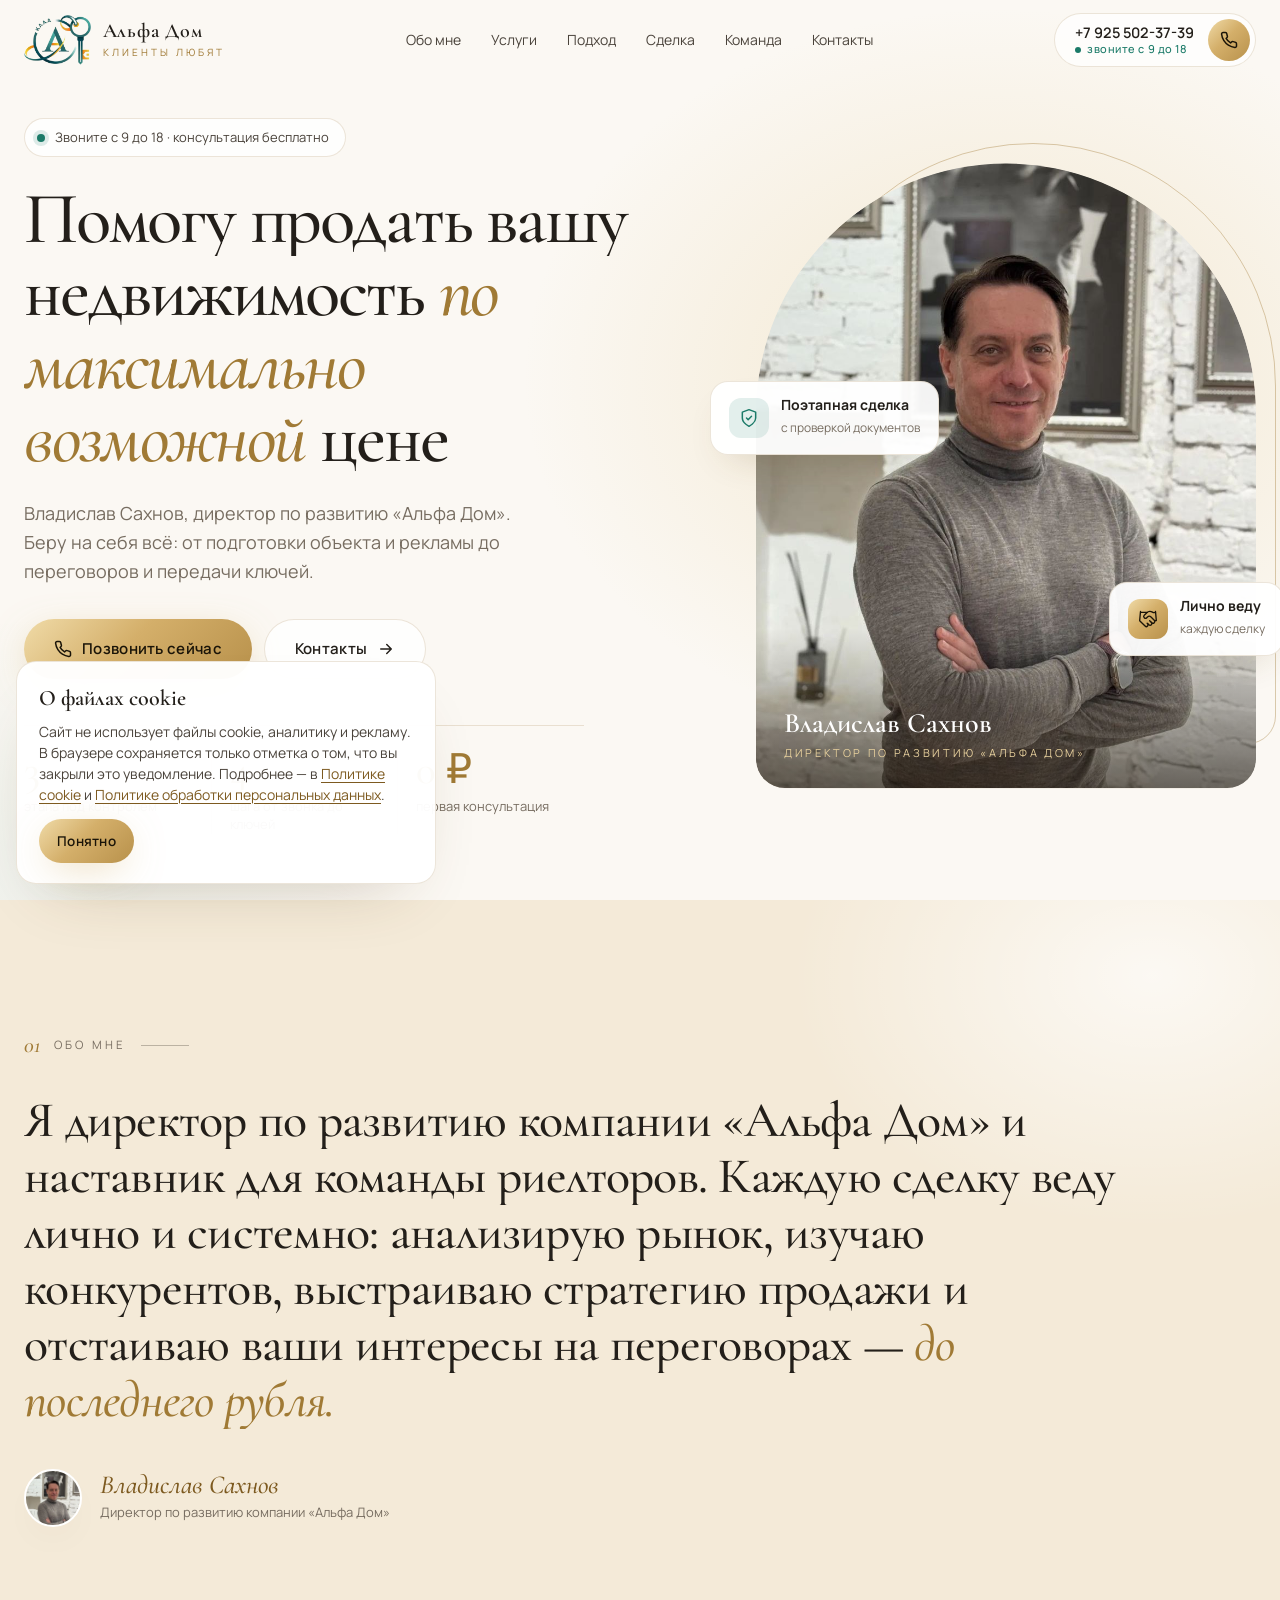
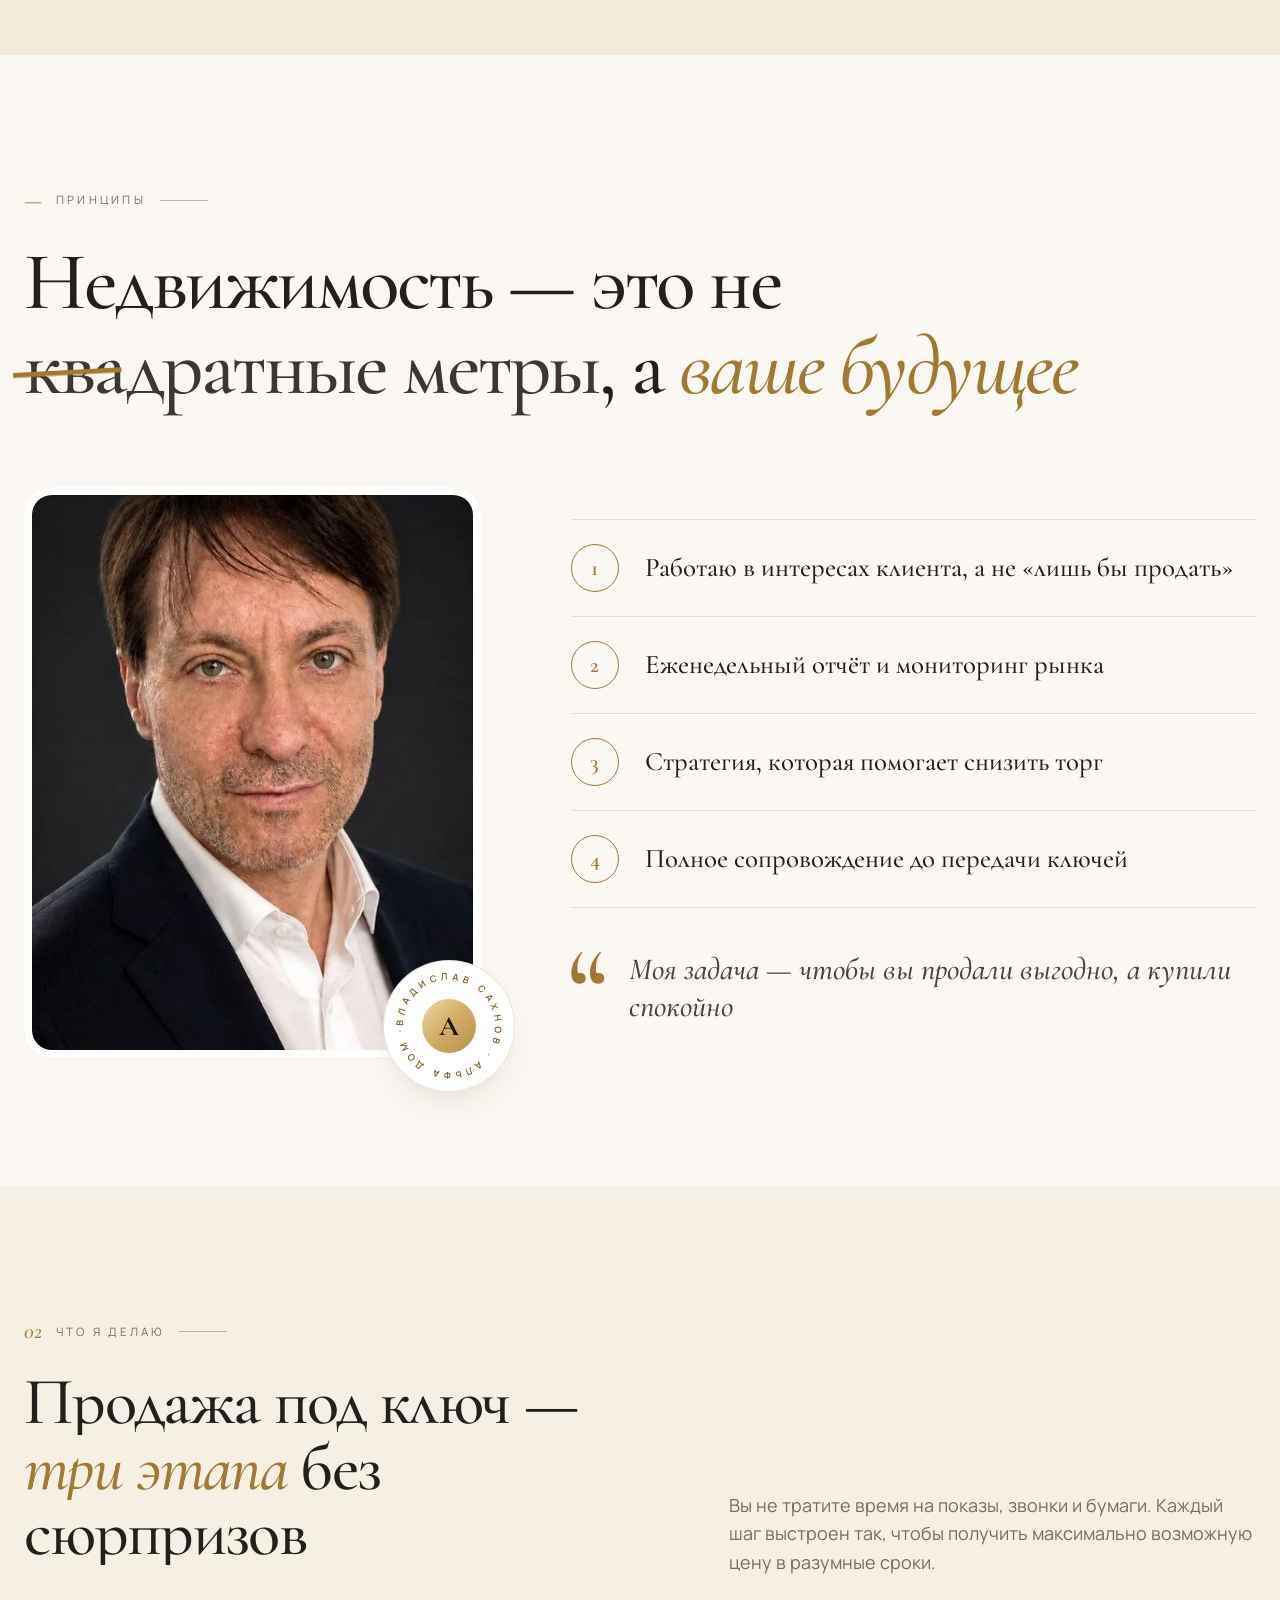
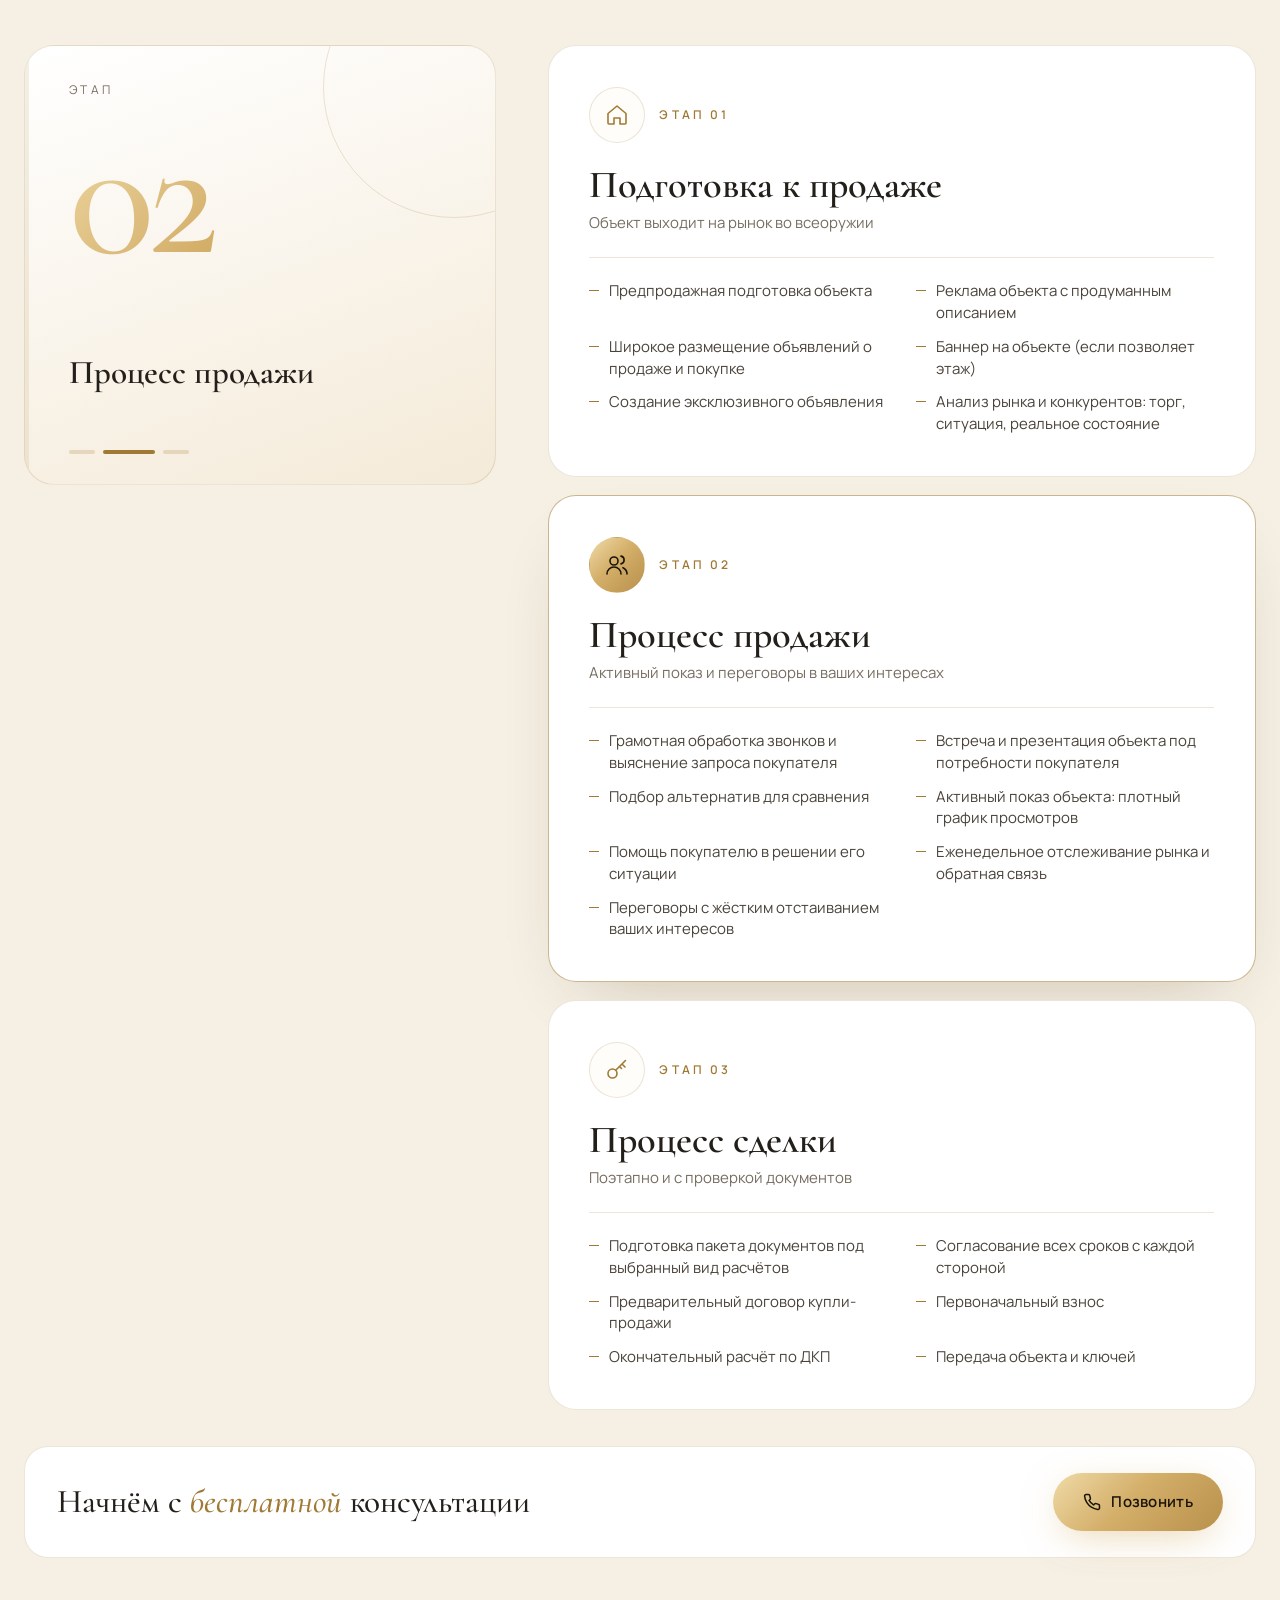
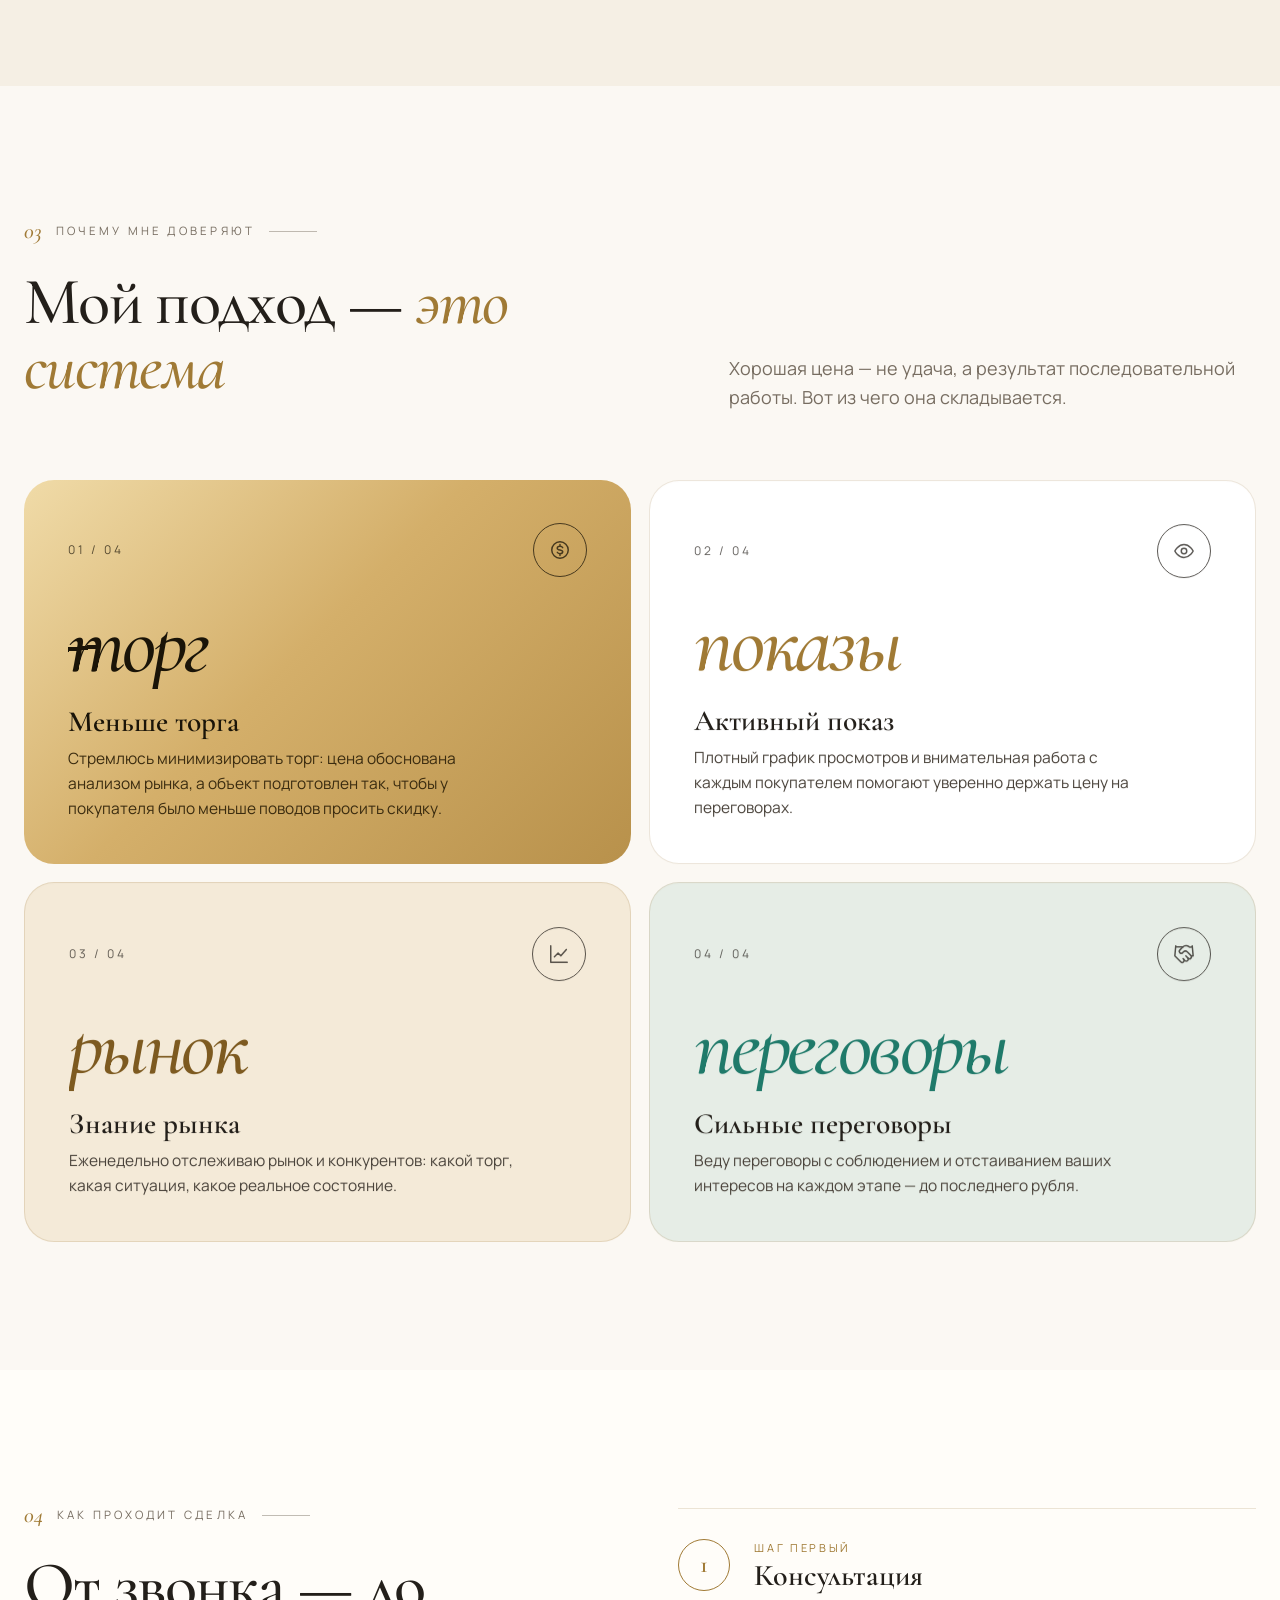
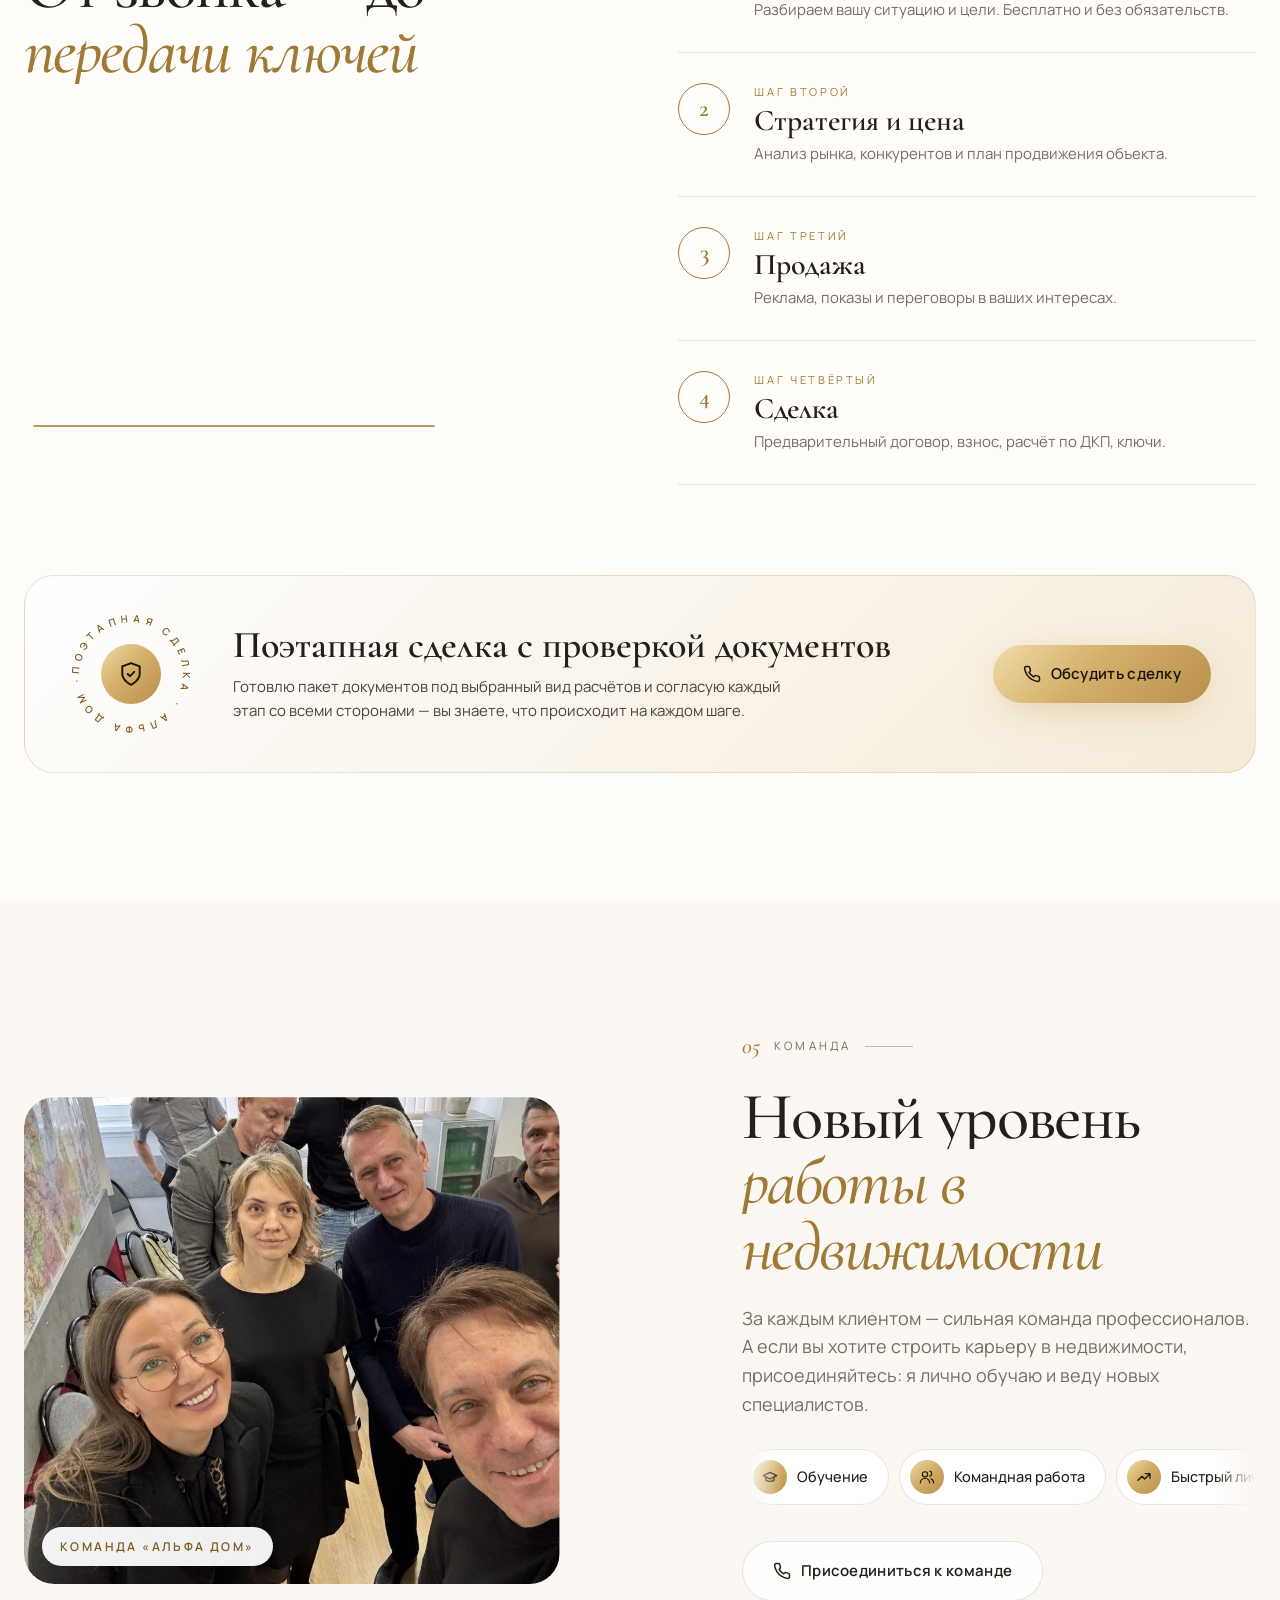
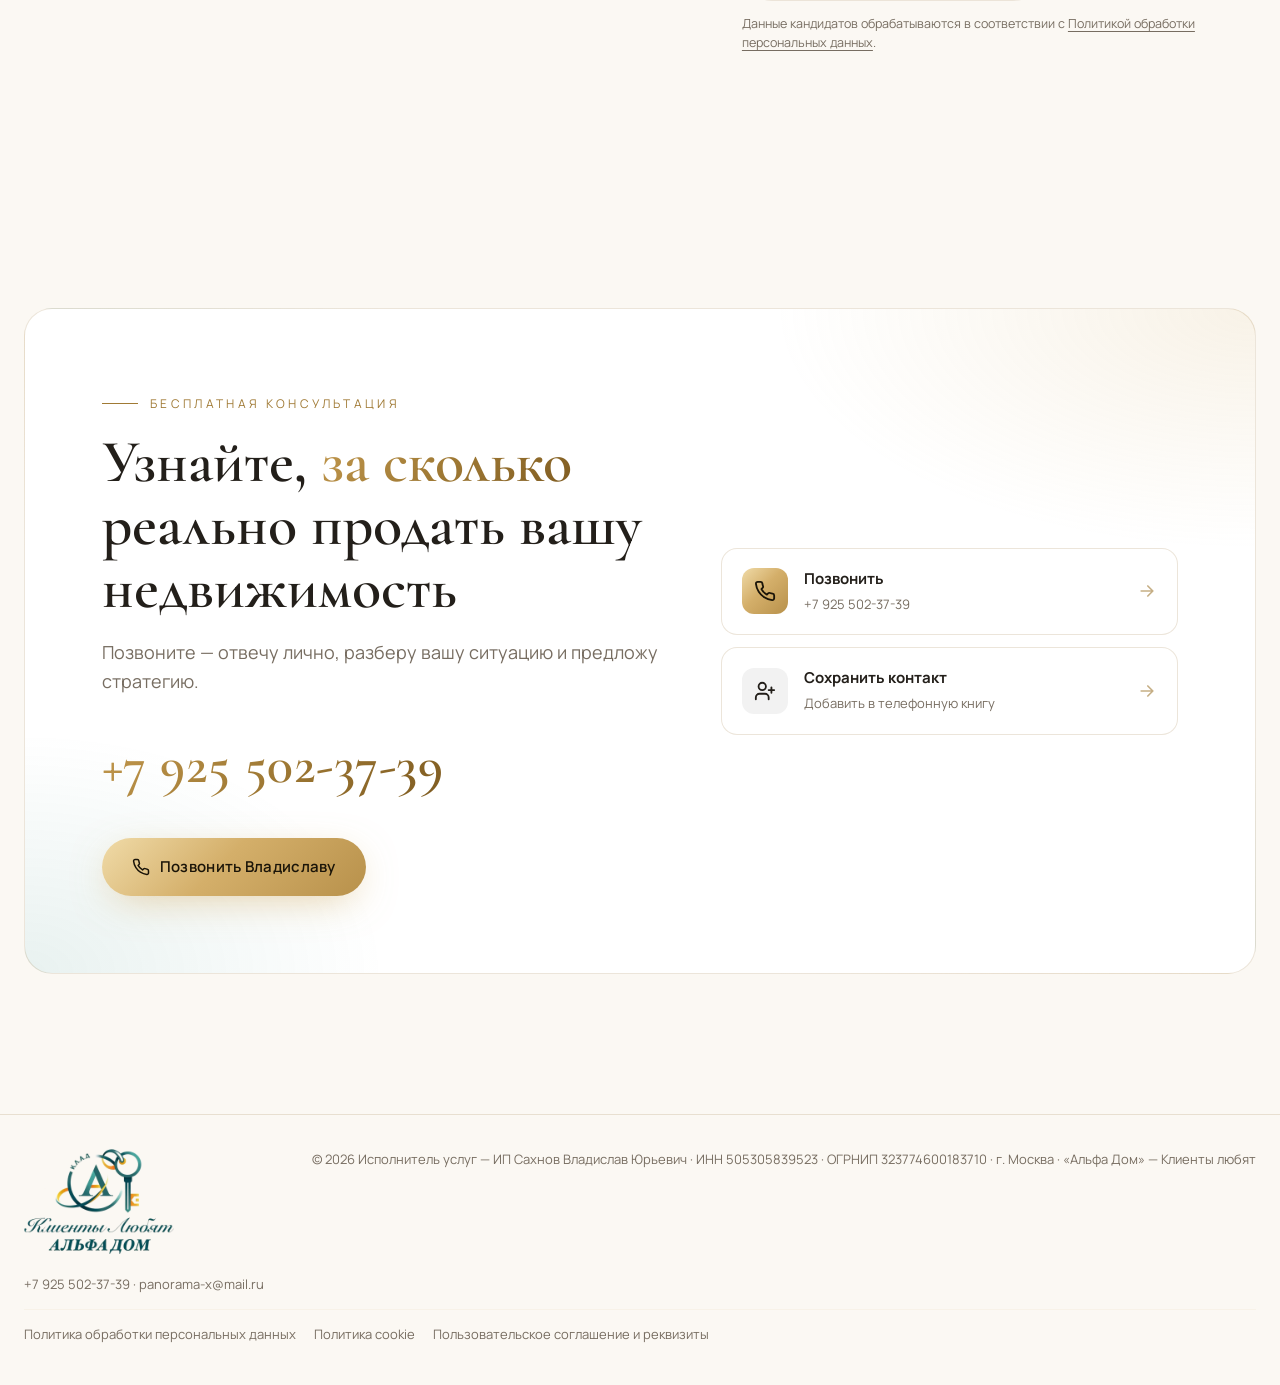
==== commit 2efa2298: "Юридическая доработка: смягчены рекламные формулировки, обновлены политики - Убраны «лучшая цена», «" ====
--- a/index.html
+++ b/index.html
@@ -4,10 +4,10 @@
 <meta charset="UTF-8">
 <meta name="viewport" content="width=device-width, initial-scale=1, viewport-fit=cover">
 <title>Владислав Сахнов — эксперт по недвижимости | Альфа Дом</title>
-<meta name="description" content="Владислав Сахнов, директор по развитию компании «Альфа Дом». Продажа и покупка недвижимости под ключ: подготовка объекта, продажа без торга, безопасная сделка. +7 925 502-37-39">
+<meta name="description" content="Владислав Сахнов, директор по развитию компании «Альфа Дом». Продажа и покупка недвижимости под ключ: подготовка объекта, реклама, показы, переговоры и поэтапное сопровождение сделки с проверкой документов. +7 925 502-37-39">
 <meta name="theme-color" content="#fbf8f3">
 <meta property="og:title" content="Владислав Сахнов — эксперт по недвижимости">
-<meta property="og:description" content="Продам вашу квартиру дорого и безопасно. Сделка под ключ в 3 этапа.">
+<meta property="og:description" content="Помогу продать вашу квартиру по максимально возможной цене. Сопровождение сделки в 3 этапа.">
 <meta property="og:type" content="website">
 <meta property="og:url" content="https://vs-pro-m2.ru/">
 <meta property="og:image" content="https://vs-pro-m2.ru/img/portrait.jpg">
@@ -46,7 +46,7 @@
       "@type": "RealEstateAgent",
       "@id": "https://vs-pro-m2.ru/#agent",
       "name": "Владислав Сахнов — эксперт по недвижимости",
-      "description": "Продажа и покупка недвижимости под ключ: подготовка объекта, продажа без лишнего торга, безопасное сопровождение сделки. Первая консультация бесплатно.",
+      "description": "Продажа и покупка недвижимости под ключ: подготовка объекта, реклама, показы, переговоры и поэтапное сопровождение сделки с проверкой документов. Первая консультация бесплатно.",
       "url": "https://vs-pro-m2.ru/",
       "image": "https://vs-pro-m2.ru/img/portrait.jpg",
       "logo": "https://vs-pro-m2.ru/img/logo.png",
@@ -57,9 +57,7 @@
       "taxID": "505305839523",
       "address": {
         "@type": "PostalAddress",
-        "streetAddress": "ул. Мытная, д. 27",
         "addressLocality": "Москва",
-        "postalCode": "115162",
         "addressCountry": "RU"
       },
       "parentOrganization": { "@type": "Organization", "name": "Альфа Дом" },
@@ -73,9 +71,9 @@
         "@type": "OfferCatalog",
         "name": "Продажа недвижимости под ключ",
         "itemListElement": [
-          { "@type": "Offer", "itemOffered": { "@type": "Service", "name": "Подготовка к продаже", "description": "Предпродажная подготовка объекта, реклама, 300–500 объявлений в неделю, анализ рынка и конкурентов." } },
-          { "@type": "Offer", "itemOffered": { "@type": "Service", "name": "Процесс продажи", "description": "Обработка звонков, показы, создание ажиотажа, переговоры в интересах продавца." } },
-          { "@type": "Offer", "itemOffered": { "@type": "Service", "name": "Процесс сделки", "description": "Пакет документов под любой вид расчётов, предварительный договор, расчёт по ДКП, передача ключей." } },
+          { "@type": "Offer", "itemOffered": { "@type": "Service", "name": "Подготовка к продаже", "description": "Предпродажная подготовка объекта, реклама и размещение объявлений, анализ рынка и конкурентов." } },
+          { "@type": "Offer", "itemOffered": { "@type": "Service", "name": "Процесс продажи", "description": "Обработка звонков, показы объекта, переговоры в интересах продавца." } },
+          { "@type": "Offer", "itemOffered": { "@type": "Service", "name": "Процесс сделки", "description": "Подготовка пакета документов под выбранный вид расчётов, предварительный договор, расчёт по ДКП, передача ключей." } },
           { "@type": "Offer", "price": "0", "priceCurrency": "RUB", "itemOffered": { "@type": "Service", "name": "Первичная консультация" } }
         ]
       }
@@ -371,6 +369,9 @@
 .chip{display:inline-flex;align-items:center;gap:10px;padding:10px 20px 10px 10px;border:1px solid var(--line);border-radius:100px;background:var(--card);font-size:14.5px;font-weight:500;white-space:nowrap}
 .chip .ic{width:34px;height:34px;border-radius:50%;background:var(--grad-gold);color:#1a1408;display:grid;place-items:center}
 .chip .ic svg{width:16px;height:16px}
+.note{margin-top:14px;font-size:12.5px;line-height:1.5;color:var(--muted)}
+.note a{text-decoration:underline;text-underline-offset:3px}
+.note a:hover{color:var(--gold-2)}
 
 
 /* contact */
@@ -525,7 +526,7 @@
     </nav>
     <div class="nav-right">
       <div class="nav-phone">
-        <a href="tel:+79255023739" class="num">+7 925 502-37-39<small>на связи сейчас</small></a>
+        <a href="tel:+79255023739" class="num">+7 925 502-37-39<small>звоните с 9 до 18</small></a>
         <a href="tel:+79255023739" class="icon-btn" aria-label="Позвонить"><svg><use href="#i-phone"/></svg></a>
       </div>
       <button class="menu-btn" id="menuBtn" aria-expanded="false" aria-controls="overlay" aria-label="Меню"><span class="bars"><i></i><i></i></span></button>
@@ -545,7 +546,7 @@
     </nav>
     <div class="overlay-foot">
       <div><small>Телефон</small><a href="tel:+79255023739">+7 925 502-37-39</a></div>
-      <div><small>E-mail</small><a href="mailto:panorama-x@mail.ru">panorama-x@mail.ru</a></div>
+      <div><small>Эл. почта</small><a href="mailto:panorama-x@mail.ru">panorama-x@mail.ru</a></div>
     </div>
   </div>
 </div>
@@ -554,8 +555,8 @@
 <section class="hero" id="hero">
   <div class="container hero-grid">
     <div class="hero-copy">
-      <span class="pill" data-h><i></i>На связи сейчас · консультация бесплатно</span>
-      <h1 id="heroTitle">Продам вашу недвижимость <em>дорого,</em> быстро и&nbsp;безопасно</h1>
+      <span class="pill" data-h><i></i>Звоните с 9 до 18 · консультация бесплатно</span>
+      <h1 id="heroTitle">Помогу продать вашу недвижимость <em>по&nbsp;максимально возможной</em> цене</h1>
       <p class="lead" data-h>Владислав Сахнов, директор по развитию «Альфа Дом». Беру на себя всё: от подготовки объекта и рекламы до переговоров и передачи ключей.</p>
       <div class="hero-cta" data-h>
         <a href="tel:+79255023739" class="btn btn-gold magnetic"><svg><use href="#i-phone"/></svg>Позвонить сейчас</a>
@@ -563,13 +564,13 @@
       </div>
       <div class="trust" data-h>
         <div><b data-count="3">3</b><span>этапа под контролем</span></div>
-        <div><b data-count="300" data-suffix="+">300+</b><span>объявлений в неделю</span></div>
+        <div><b data-count="4">4</b><span>шага от звонка до ключей</span></div>
         <div><b>0 ₽</b><span>первая консультация</span></div>
       </div>
     </div>
     <div class="hero-media">
       <figure class="photo"><img src="img/portrait.jpg" alt="Владислав Сахнов" fetchpriority="high"><figcaption><b>Владислав Сахнов</b><span>Директор по развитию «Альфа Дом»</span></figcaption></figure>
-      <div class="float f1"><div class="ic"><svg><use href="#i-shield"/></svg></div><div><b>Безопасная сделка</b><span>Документы под любой расчёт</span></div></div>
+      <div class="float f1"><div class="ic"><svg><use href="#i-shield"/></svg></div><div><b>Поэтапная сделка</b><span>с проверкой документов</span></div></div>
       <div class="float f2"><div class="ic"><svg><use href="#i-hand"/></svg></div><div><b>Лично веду</b><span>каждую сделку</span></div></div>
     </div>
   </div>
@@ -601,10 +602,10 @@
         <ol class="principles">
           <li><span class="pn">1</span><span class="pt">Работаю в интересах клиента, а не «лишь бы продать»</span></li>
           <li><span class="pn">2</span><span class="pt">Еженедельный отчёт и мониторинг рынка</span></li>
-          <li><span class="pn">3</span><span class="pt">Финансовые инструменты против торга</span></li>
+          <li><span class="pn">3</span><span class="pt">Стратегия, которая помогает снизить торг</span></li>
           <li><span class="pn">4</span><span class="pt">Полное сопровождение до передачи ключей</span></li>
         </ol>
-        <blockquote class="quote" data-fade>Моя задача — чтобы вы продали дороже, а купили спокойнее</blockquote>
+        <blockquote class="quote" data-fade>Моя задача — чтобы вы продали выгодно, а купили спокойно</blockquote>
       </div>
     </div>
   </div>
@@ -618,7 +619,7 @@
         <span class="label"><b>02</b>Что я делаю</span>
         <h2 class="h" data-split>Продажа под ключ — <em>три этапа</em> без сюрпризов</h2>
       </div>
-      <p class="lead">Вы не тратите время на показы, звонки и бумаги. Каждый шаг выстроен так, чтобы получить максимальную цену в разумные сроки.</p>
+      <p class="lead">Вы не тратите время на показы, звонки и бумаги. Каждый шаг выстроен так, чтобы получить максимально возможную цену в разумные сроки.</p>
     </div>
     <div class="stages" id="stages">
       <aside class="stages-side" aria-hidden="true">
@@ -635,19 +636,19 @@
           <div class="stage-top"><span class="stage-ic"><svg><use href="#i-home"/></svg></span><span class="stage-n">Этап 01</span></div>
           <h3>Подготовка к продаже</h3>
           <p class="sub">Объект выходит на рынок во всеоружии</p>
-          <ul><li>Предпродажная подготовка объекта</li><li>Реклама с описанием финансового инструмента</li><li>300–500 объявлений о продаже/покупке в неделю</li><li>Баннер на объекте (если позволяет этаж)</li><li>Создание эксклюзивного объявления</li><li>Анализ рынка и конкурентов: торг, ситуация, реальное состояние</li></ul>
+          <ul><li>Предпродажная подготовка объекта</li><li>Реклама объекта с продуманным описанием</li><li>Широкое размещение объявлений о продаже и покупке</li><li>Баннер на объекте (если позволяет этаж)</li><li>Создание эксклюзивного объявления</li><li>Анализ рынка и конкурентов: торг, ситуация, реальное состояние</li></ul>
         </article>
         <article class="stage">
           <div class="stage-top"><span class="stage-ic"><svg><use href="#i-users"/></svg></span><span class="stage-n">Этап 02</span></div>
           <h3>Процесс продажи</h3>
-          <p class="sub">Покупатели соревнуются за ваш объект</p>
-          <ul><li>Грамотная обработка звонков и выяснение запроса покупателя</li><li>Встреча и презентация объекта под потребности покупателя</li><li>Создание ассортимента — «иллюзия выбора»</li><li>Ажиотаж вокруг объекта: большое количество просмотров</li><li>Помощь покупателю в решении его ситуации</li><li>Еженедельное отслеживание рынка и обратная связь</li><li>Переговоры с жёстким отстаиванием ваших интересов</li></ul>
+          <p class="sub">Активный показ и переговоры в ваших интересах</p>
+          <ul><li>Грамотная обработка звонков и выяснение запроса покупателя</li><li>Встреча и презентация объекта под потребности покупателя</li><li>Подбор альтернатив для сравнения</li><li>Активный показ объекта: плотный график просмотров</li><li>Помощь покупателю в решении его ситуации</li><li>Еженедельное отслеживание рынка и обратная связь</li><li>Переговоры с жёстким отстаиванием ваших интересов</li></ul>
         </article>
         <article class="stage">
           <div class="stage-top"><span class="stage-ic"><svg><use href="#i-key"/></svg></span><span class="stage-n">Этап 03</span></div>
           <h3>Процесс сделки</h3>
-          <p class="sub">Юридически чисто и спокойно</p>
-          <ul><li>Готовый пакет документов под любой вид расчётов</li><li>Согласование всех сроков с каждой стороной</li><li>Предварительный договор купли-продажи</li><li>Первоначальный взнос</li><li>Окончательный расчёт по ДКП</li><li>Передача объекта и ключей</li></ul>
+          <p class="sub">Поэтапно и с проверкой документов</p>
+          <ul><li>Подготовка пакета документов под выбранный вид расчётов</li><li>Согласование всех сроков с каждой стороной</li><li>Предварительный договор купли-продажи</li><li>Первоначальный взнос</li><li>Окончательный расчёт по ДКП</li><li>Передача объекта и ключей</li></ul>
         </article>
       </div>
     </div>
@@ -664,18 +665,18 @@
     <div class="head">
       <div>
         <span class="label"><b>03</b>Почему мне доверяют</span>
-        <h2 class="h" data-split>Мой подход <em>приносит больше</em></h2>
-      </div>
-      <p class="lead">Секрет высокой цены — не удача, а система. Вот что отличает мою работу от обычного размещения объявления.</p>
+        <h2 class="h" data-split>Мой подход — <em>это система</em></h2>
+      </div>
+      <p class="lead">Хорошая цена — не удача, а результат последовательной работы. Вот из чего она складывается.</p>
     </div>
     <div class="adv">
       <article class="sc sc-gold">
         <div class="top"><span class="idx">01 / 04</span><span class="ico"><svg><use href="#i-coin"/></svg></span></div>
-        <div><div class="sc-word"><span class="w">торг<span class="strike"></span></span></div><h3>Минимум торга</h3><p>Использую финансовый инструмент, который минимизирует или полностью исключает торг покупателя.</p></div>
+        <div><div class="sc-word"><span class="w">торг<span class="strike"></span></span></div><h3>Меньше торга</h3><p>Стремлюсь минимизировать торг: цена обоснована анализом рынка, а объект подготовлен так, чтобы у покупателя было меньше поводов просить скидку.</p></div>
       </article>
       <article class="sc sc-paper">
         <div class="top"><span class="idx">02 / 04</span><span class="ico"><svg><use href="#i-eye"/></svg></span></div>
-        <div><div class="sc-word"><span class="w">ажиотаж</span></div><h3>Ажиотажный спрос</h3><p>Большой поток просмотров создаёт конкуренцию между покупателями — и цену диктуете вы.</p></div>
+        <div><div class="sc-word"><span class="w">показы</span></div><h3>Активный показ</h3><p>Плотный график просмотров и внимательная работа с каждым покупателем помогают уверенно держать цену на переговорах.</p></div>
       </article>
       <article class="sc sc-champ">
         <div class="top"><span class="idx">03 / 04</span><span class="ico"><svg><use href="#i-chart"/></svg></span></div>
@@ -707,18 +708,18 @@
       <ol class="steps" id="steps">
         <li><span class="n">1</span><div><small>Шаг первый</small><h4>Консультация</h4><p>Разбираем вашу ситуацию и цели. Бесплатно и без обязательств.</p></div></li>
         <li><span class="n">2</span><div><small>Шаг второй</small><h4>Стратегия и цена</h4><p>Анализ рынка, конкурентов и план продвижения объекта.</p></div></li>
-        <li><span class="n">3</span><div><small>Шаг третий</small><h4>Продажа</h4><p>Реклама, показы, ажиотаж, переговоры и лучшая цена.</p></div></li>
+        <li><span class="n">3</span><div><small>Шаг третий</small><h4>Продажа</h4><p>Реклама, показы и переговоры в ваших интересах.</p></div></li>
         <li><span class="n">4</span><div><small>Шаг четвёртый</small><h4>Сделка</h4><p>Предварительный договор, взнос, расчёт по ДКП, ключи.</p></div></li>
       </ol>
     </div>
     <div class="cert" data-fade>
       <div class="stamp" aria-hidden="true">
-        <svg class="ring" viewBox="0 0 120 120"><defs><path id="certPath" d="M60,60 m-50,0 a50,50 0 1,1 100,0 a50,50 0 1,1 -100,0"/></defs><text><textPath href="#certPath" textLength="310" lengthAdjust="spacing">БЕЗОПАСНАЯ СДЕЛКА · АЛЬФА ДОМ ·</textPath></text></svg>
+        <svg class="ring" viewBox="0 0 120 120"><defs><path id="certPath" d="M60,60 m-50,0 a50,50 0 1,1 100,0 a50,50 0 1,1 -100,0"/></defs><text><textPath href="#certPath" textLength="310" lengthAdjust="spacing">ПОЭТАПНАЯ СДЕЛКА · АЛЬФА ДОМ ·</textPath></text></svg>
         <div class="core"><svg><use href="#i-shield"/></svg></div>
       </div>
       <div>
-        <h4>Ваши деньги и документы под защитой</h4>
-        <p>Готовый пакет документов под любой вид расчётов и поэтапная сделка — вы точно знаете, что происходит на каждом шаге.</p>
+        <h4>Поэтапная сделка с проверкой документов</h4>
+        <p>Готовлю пакет документов под выбранный вид расчётов и согласую каждый этап со всеми сторонами — вы знаете, что происходит на каждом шаге.</p>
       </div>
       <a href="tel:+79255023739" class="btn btn-gold magnetic"><svg><use href="#i-phone"/></svg>Обсудить сделку</a>
     </div>
@@ -746,6 +747,7 @@
         </div>
       </div>
       <a href="tel:+79255023739" class="btn btn-ghost magnetic"><svg><use href="#i-phone"/></svg>Присоединиться к команде</a>
+      <p class="note">Данные кандидатов обрабатываются в соответствии с <a href="privacy.html#candidates">Политикой обработки персональных данных</a>.</p>
     </div>
   </div>
 </section>
@@ -773,7 +775,7 @@
 <footer>
   <div class="container">
     <img class="foot-logo" src="img/logo.png" alt="Альфа Дом — Клиенты любят" width="720" height="504" loading="lazy">
-    <div>© <span id="y"></span> ИП Сахнов Владислав Юрьевич · ИНН 505305839523 · ОГРНИП 323774600183710 · «Альфа Дом» — Клиенты любят</div>
+    <div>© <span id="y">2026</span> Исполнитель услуг — ИП Сахнов Владислав Юрьевич · ИНН 505305839523 · ОГРНИП 323774600183710 · г. Москва · «Альфа Дом» — Клиенты любят</div>
     <div><a href="tel:+79255023739">+7 925 502-37-39</a> · <a href="mailto:panorama-x@mail.ru">panorama-x@mail.ru</a></div>
     <nav class="legal-links" aria-label="Документы">
       <a href="privacy.html">Политика обработки персональных данных</a>
@@ -784,8 +786,8 @@
 </footer>
 
 <div class="cc" id="cc" role="dialog" aria-live="polite" aria-label="Уведомление о файлах cookie" hidden>
-  <b>Мы используем cookie</b>
-  Сайт использует только технические файлы cookie, необходимые для его работы. Аналитика и реклама не подключены. Подробнее — в <a href="cookies.html" target="_blank">Политике cookie</a> и <a href="privacy.html" target="_blank">Политике обработки персональных данных</a>.
+  <b>О файлах cookie</b>
+  Сайт не использует файлы cookie, аналитику и рекламу. В браузере сохраняется только отметка о том, что вы закрыли это уведомление. Подробнее — в <a href="cookies.html" target="_blank">Политике cookie</a> и <a href="privacy.html" target="_blank">Политике обработки персональных данных</a>.
   <div class="cc-btns">
     <button type="button" class="btn btn-gold" id="ccOk">Понятно</button>
   </div>
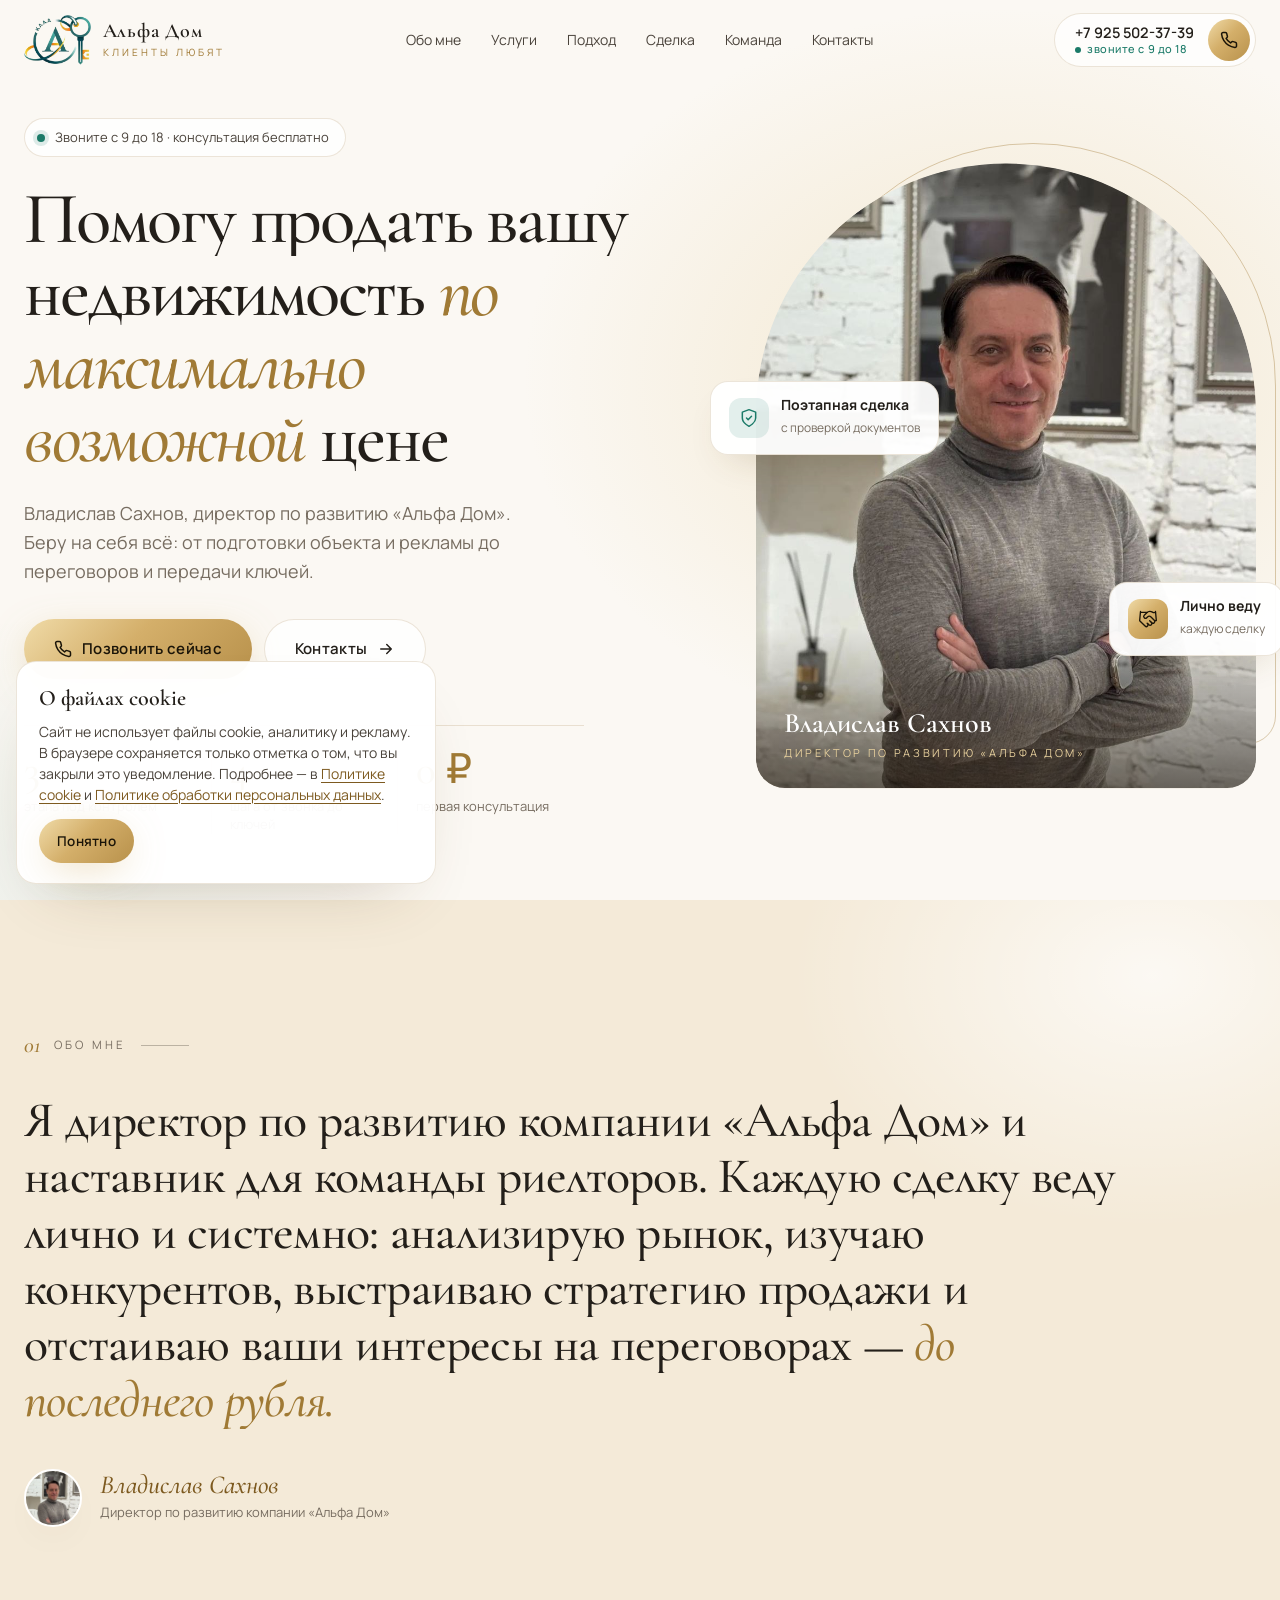
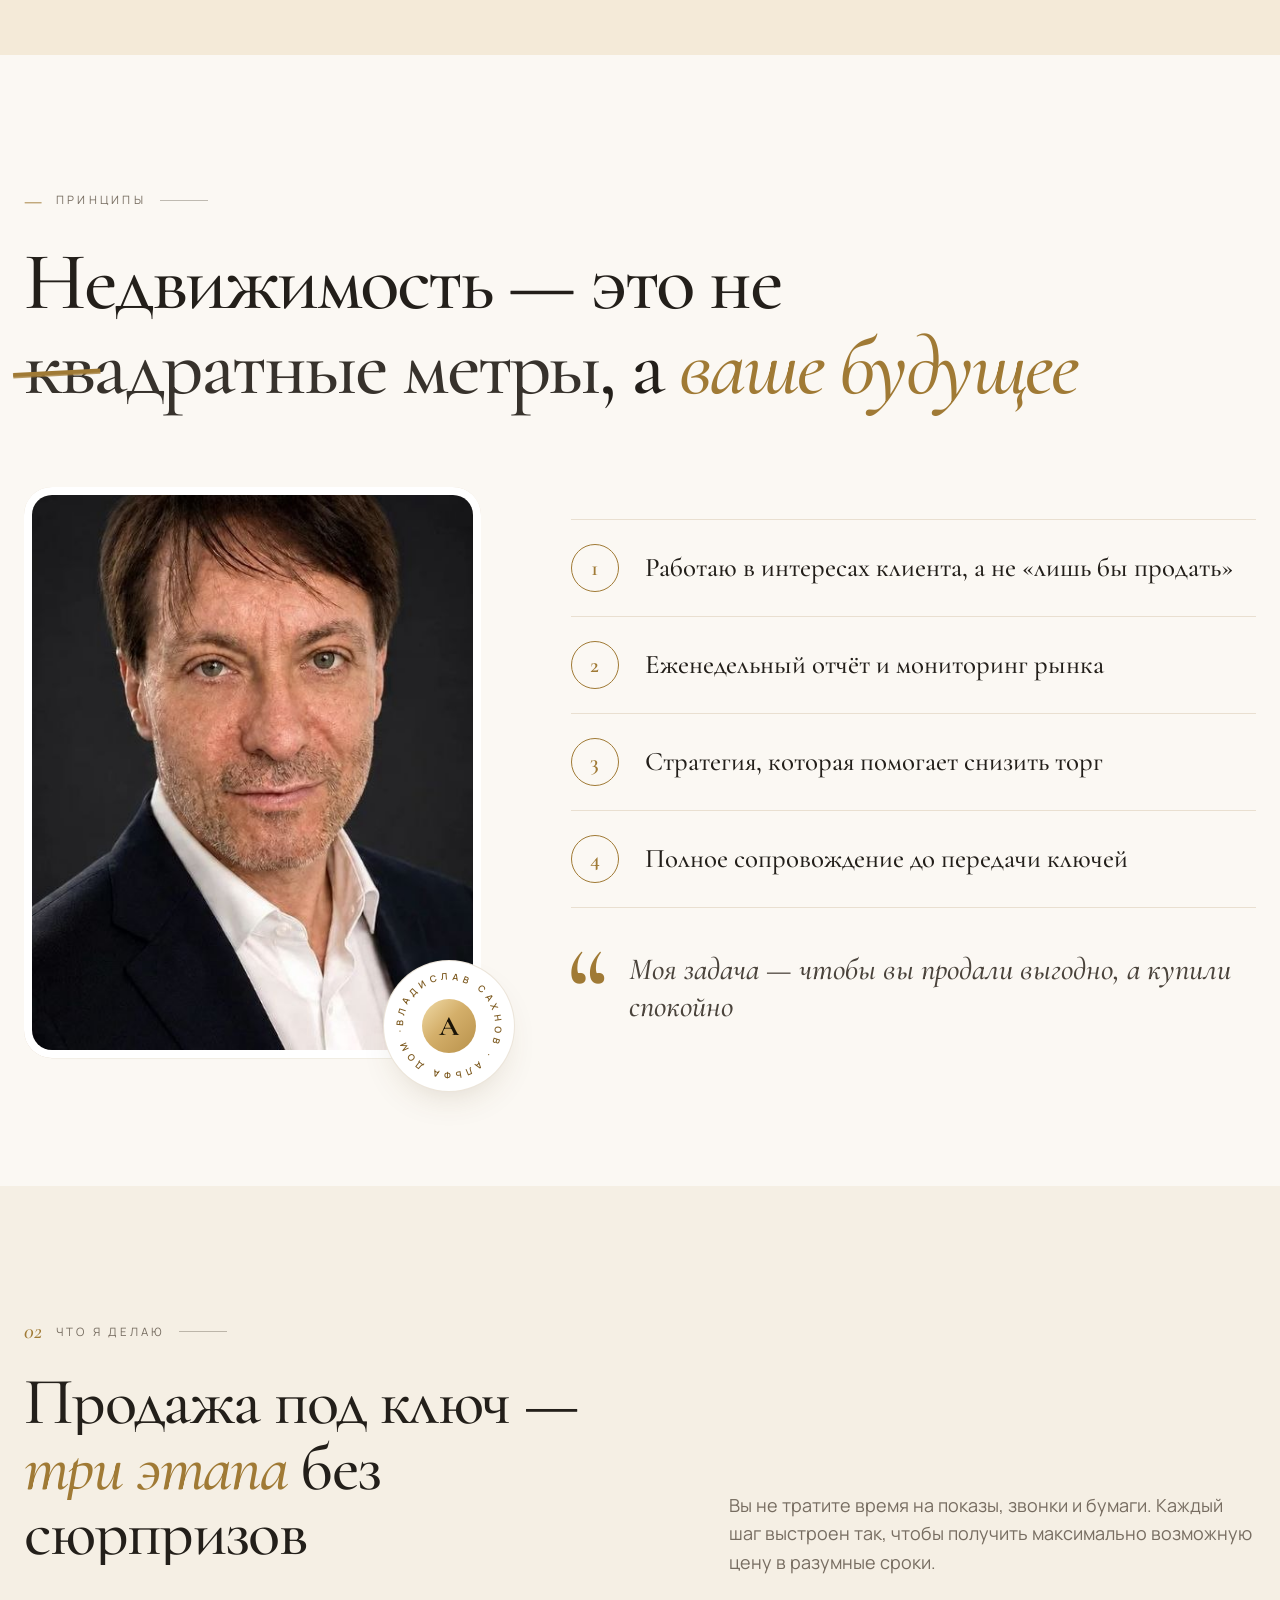
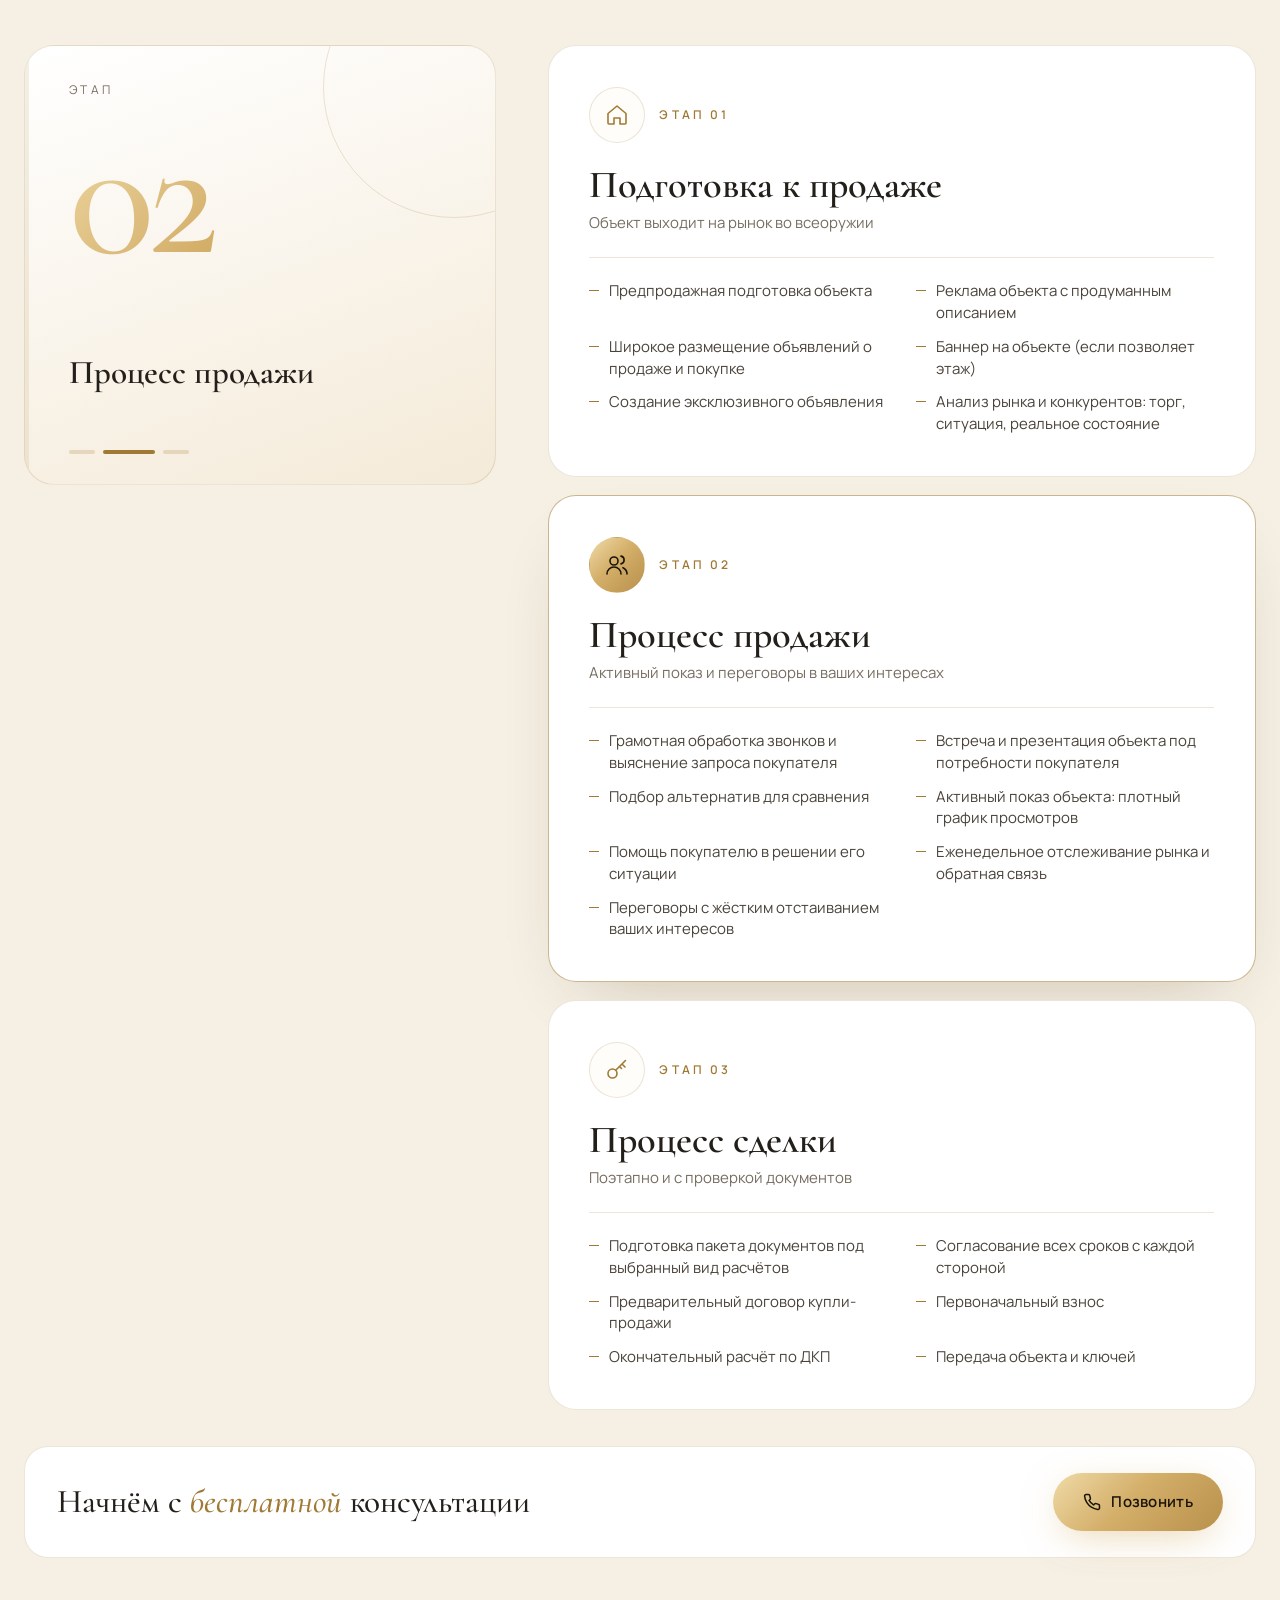
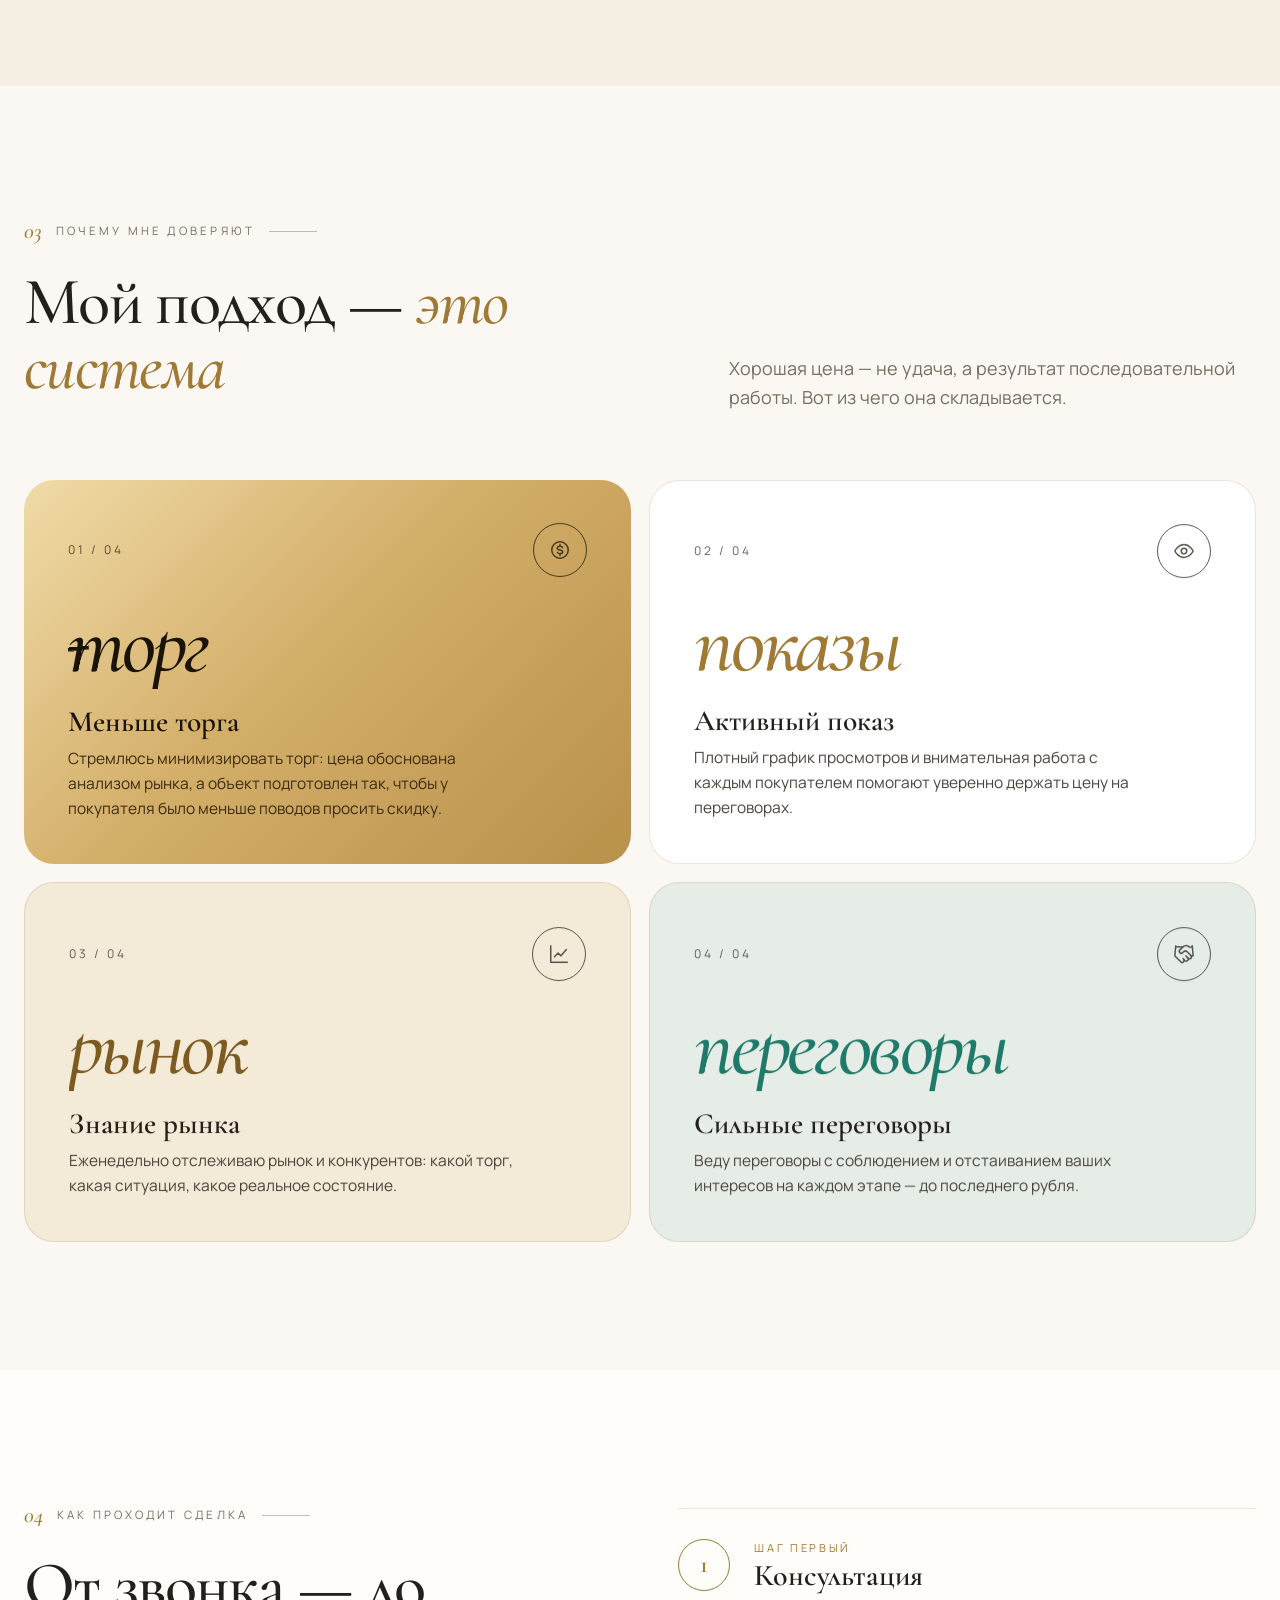
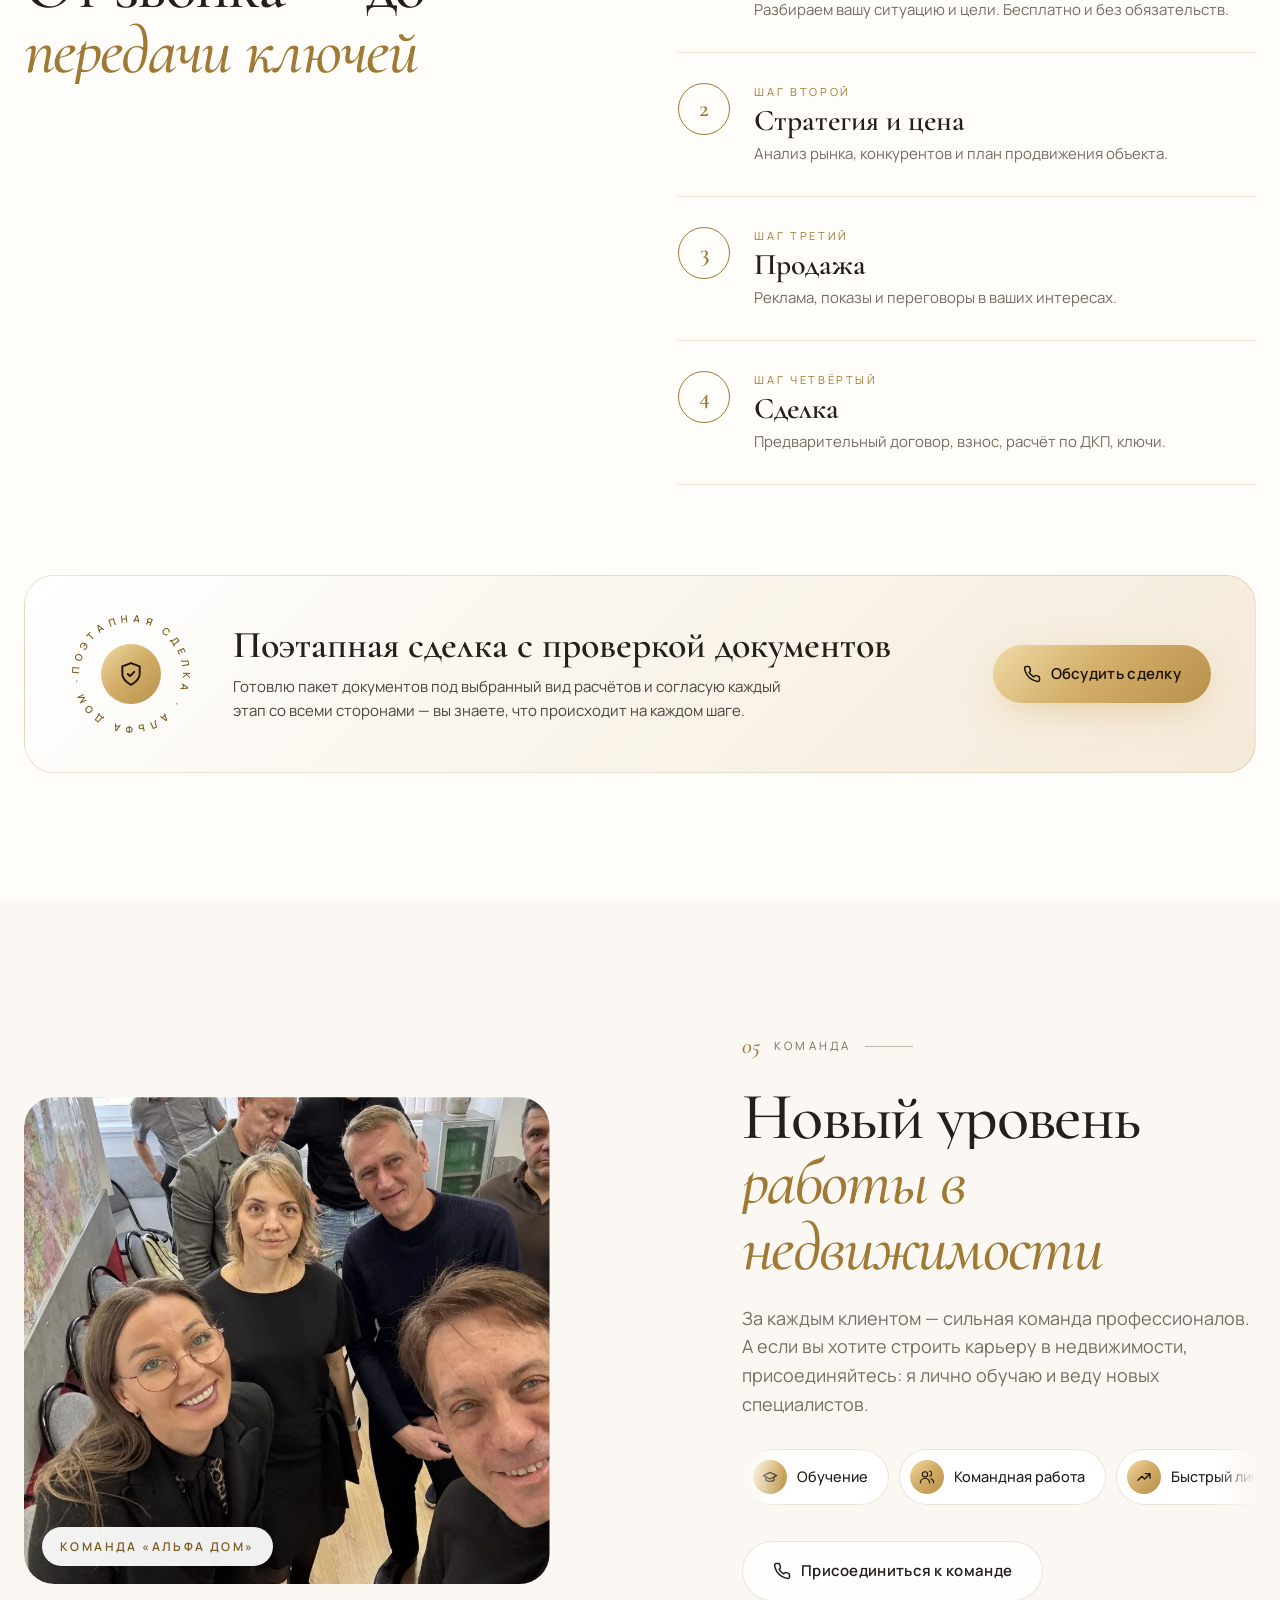
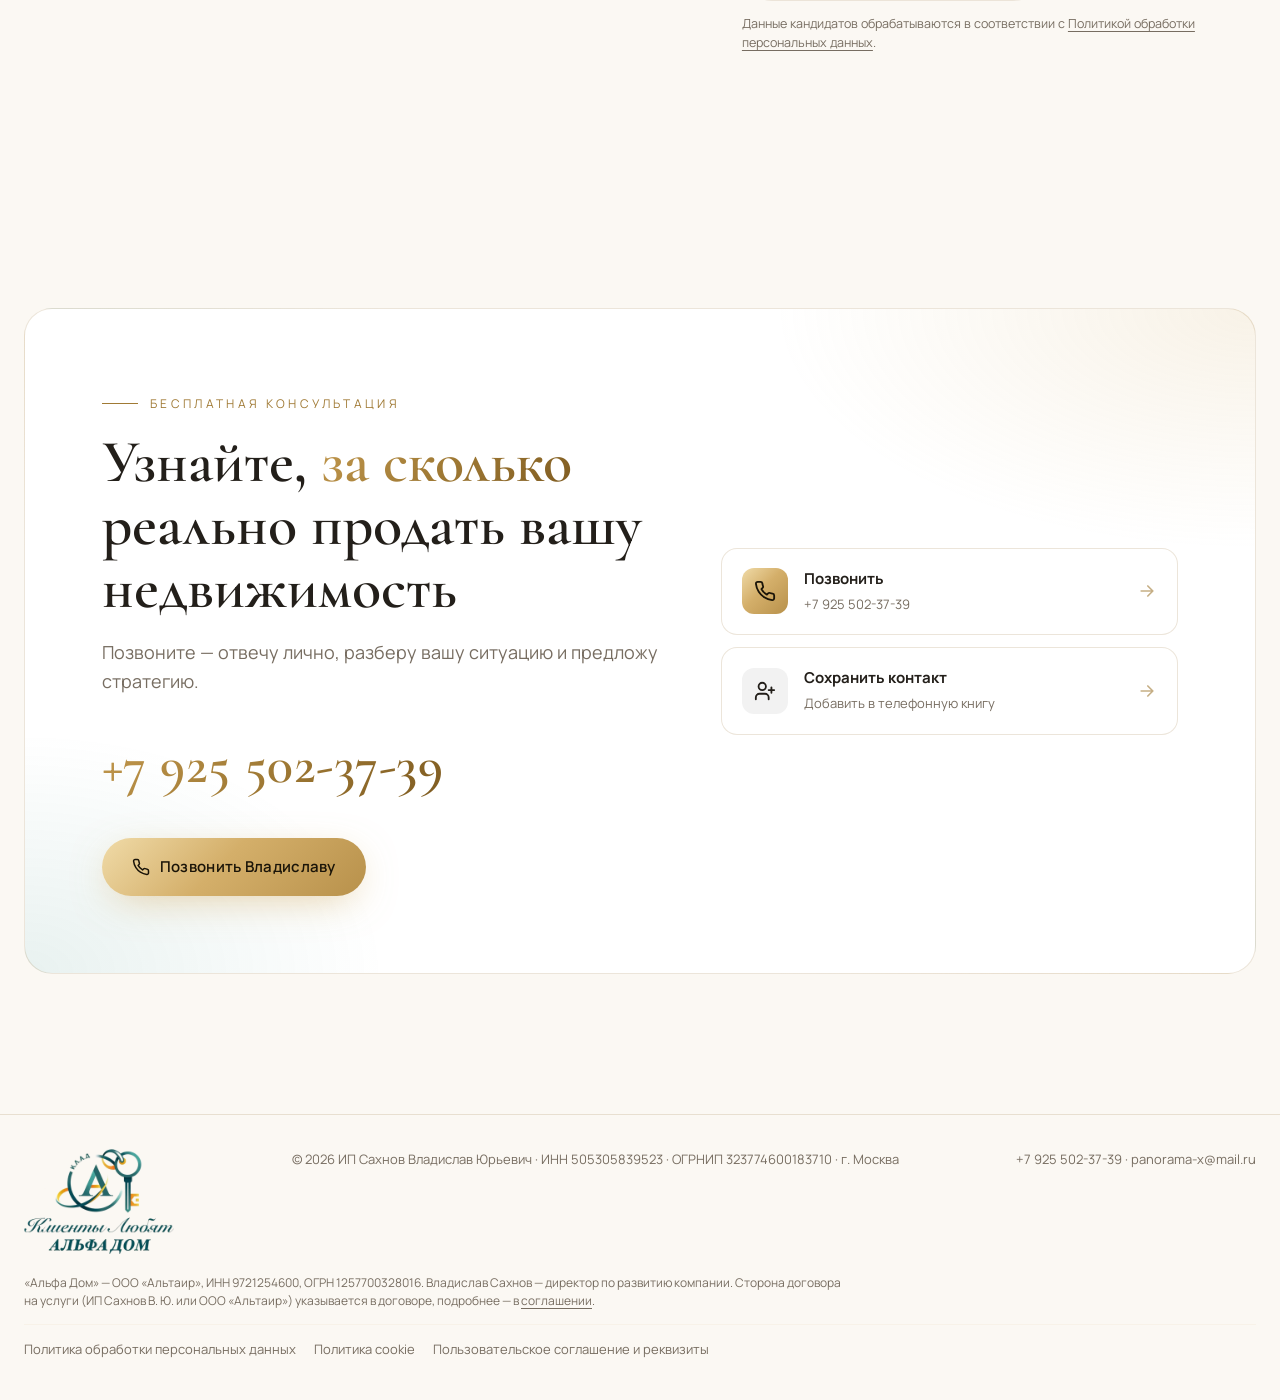
==== commit c900a179: "Реквизиты ООО «Альтаир» («Альфа Дом») и связь с ИП - В соглашении: сведения о компании, должность Вл" ====
--- a/index.html
+++ b/index.html
@@ -36,7 +36,7 @@
       "familyName": "Сахнов",
       "additionalName": "Юрьевич",
       "jobTitle": "Директор по развитию",
-      "worksFor": { "@type": "Organization", "name": "Альфа Дом" },
+      "worksFor": { "@type": "Organization", "name": "Альфа Дом", "legalName": "ООО «Альтаир»", "taxID": "9721254600" },
       "telephone": "+7-925-502-37-39",
       "email": "mailto:panorama-x@mail.ru",
       "image": "https://vs-pro-m2.ru/img/portrait.jpg",
@@ -60,7 +60,7 @@
         "addressLocality": "Москва",
         "addressCountry": "RU"
       },
-      "parentOrganization": { "@type": "Organization", "name": "Альфа Дом" },
+      "parentOrganization": { "@type": "Organization", "name": "Альфа Дом", "legalName": "ООО «Альтаир»", "taxID": "9721254600" },
       "contactPoint": {
         "@type": "ContactPoint",
         "telephone": "+7-925-502-37-39",
@@ -394,6 +394,8 @@
 footer{position:relative;border-top:1px solid var(--line);padding:34px 0 40px;color:var(--muted);font-size:13px}
 footer .container{display:flex;justify-content:space-between;gap:14px 20px;flex-wrap:wrap}
 .foot-logo{width:150px;height:auto;flex-basis:100%;max-width:150px;margin-bottom:6px}
+.foot-org{width:100%;max-width:820px;font-size:12px;line-height:1.5}
+.foot-org a{text-decoration:underline;text-underline-offset:3px}
 .legal-links{display:flex;flex-wrap:wrap;gap:6px 18px;width:100%;padding-top:14px;border-top:1px solid rgba(212,175,106,.08)}
 .legal-links a:hover,footer a:hover{color:var(--gold-2)}
 
@@ -775,8 +777,9 @@
 <footer>
   <div class="container">
     <img class="foot-logo" src="img/logo.png" alt="Альфа Дом — Клиенты любят" width="720" height="504" loading="lazy">
-    <div>© <span id="y">2026</span> Исполнитель услуг — ИП Сахнов Владислав Юрьевич · ИНН 505305839523 · ОГРНИП 323774600183710 · г. Москва · «Альфа Дом» — Клиенты любят</div>
+    <div>© <span id="y">2026</span> ИП Сахнов Владислав Юрьевич · ИНН 505305839523 · ОГРНИП 323774600183710 · г. Москва</div>
     <div><a href="tel:+79255023739">+7 925 502-37-39</a> · <a href="mailto:panorama-x@mail.ru">panorama-x@mail.ru</a></div>
+    <div class="foot-org">«Альфа Дом» — ООО «Альтаир», ИНН 9721254600, ОГРН 1257700328016. Владислав Сахнов — директор по развитию компании. Сторона договора на услуги (ИП Сахнов В.&nbsp;Ю. или ООО «Альтаир») указывается в договоре, подробнее — в <a href="terms.html">соглашении</a>.</div>
     <nav class="legal-links" aria-label="Документы">
       <a href="privacy.html">Политика обработки персональных данных</a>
       <a href="cookies.html">Политика cookie</a>
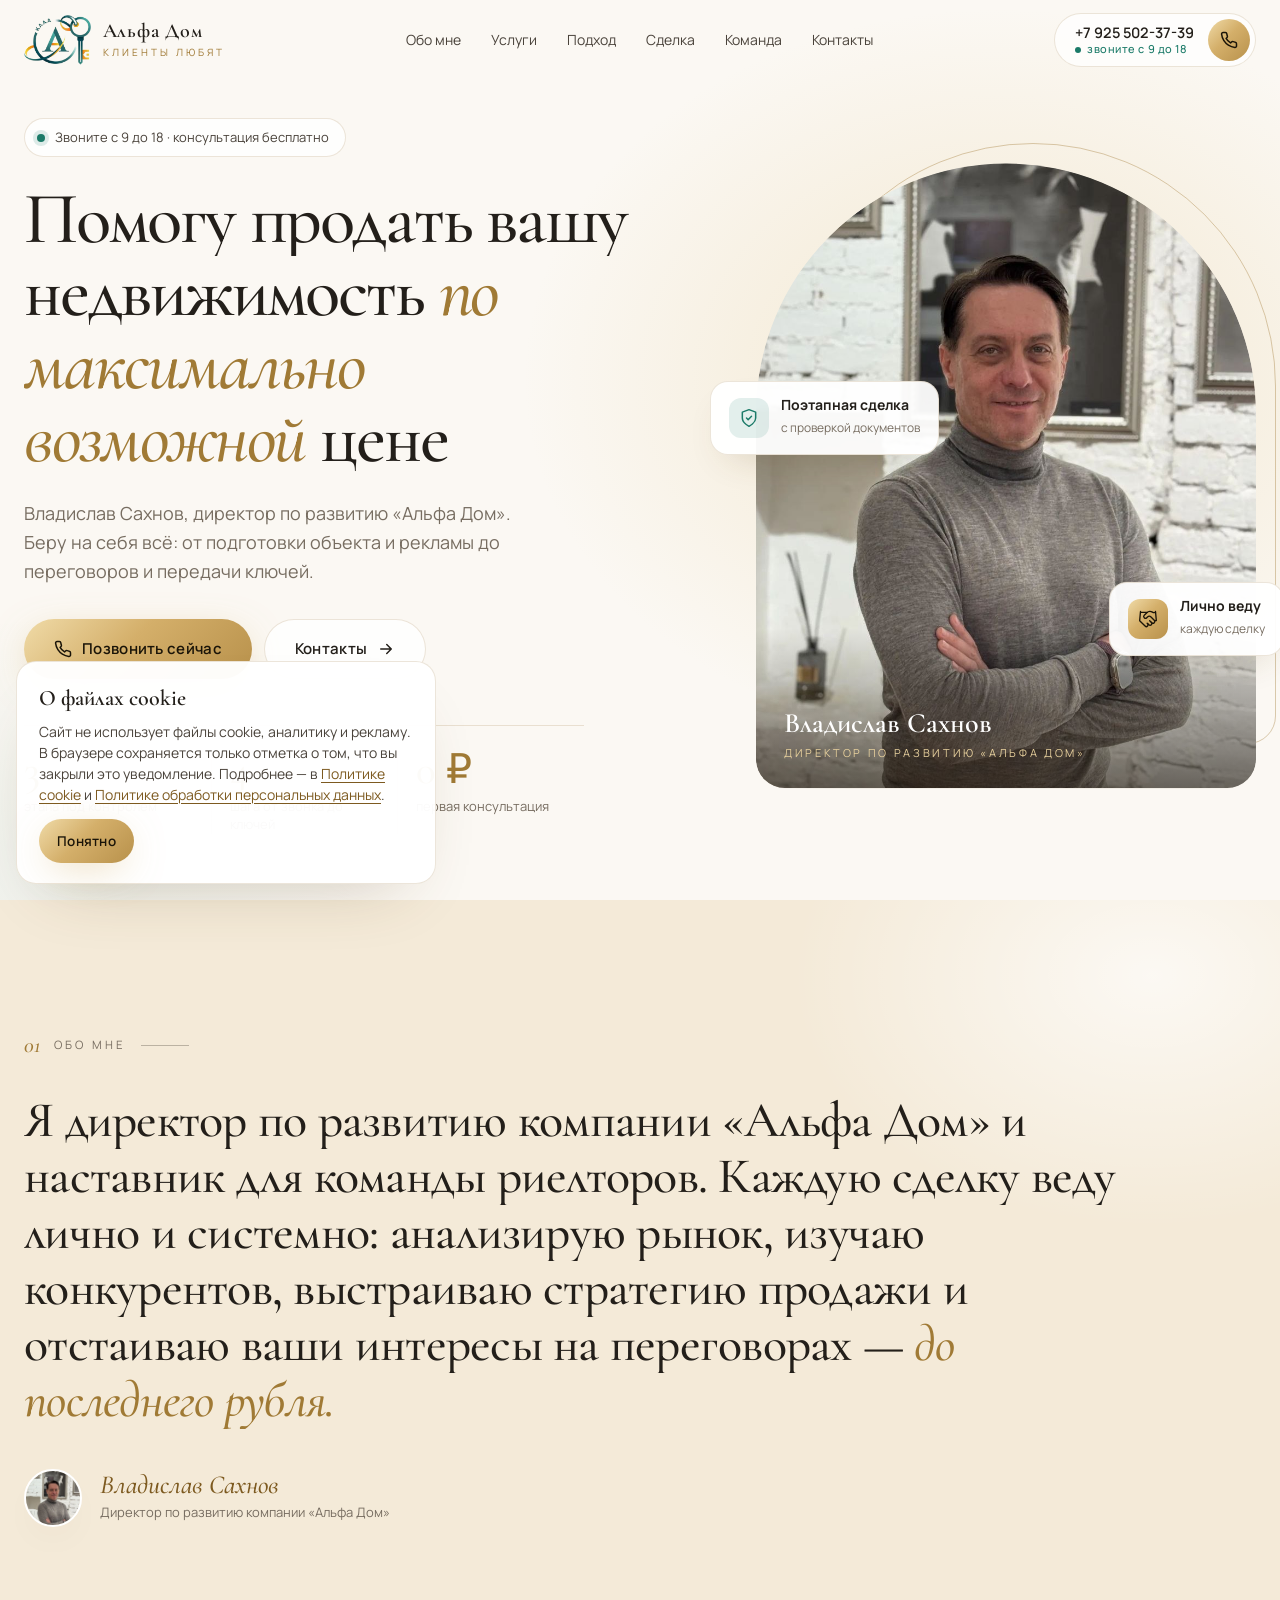
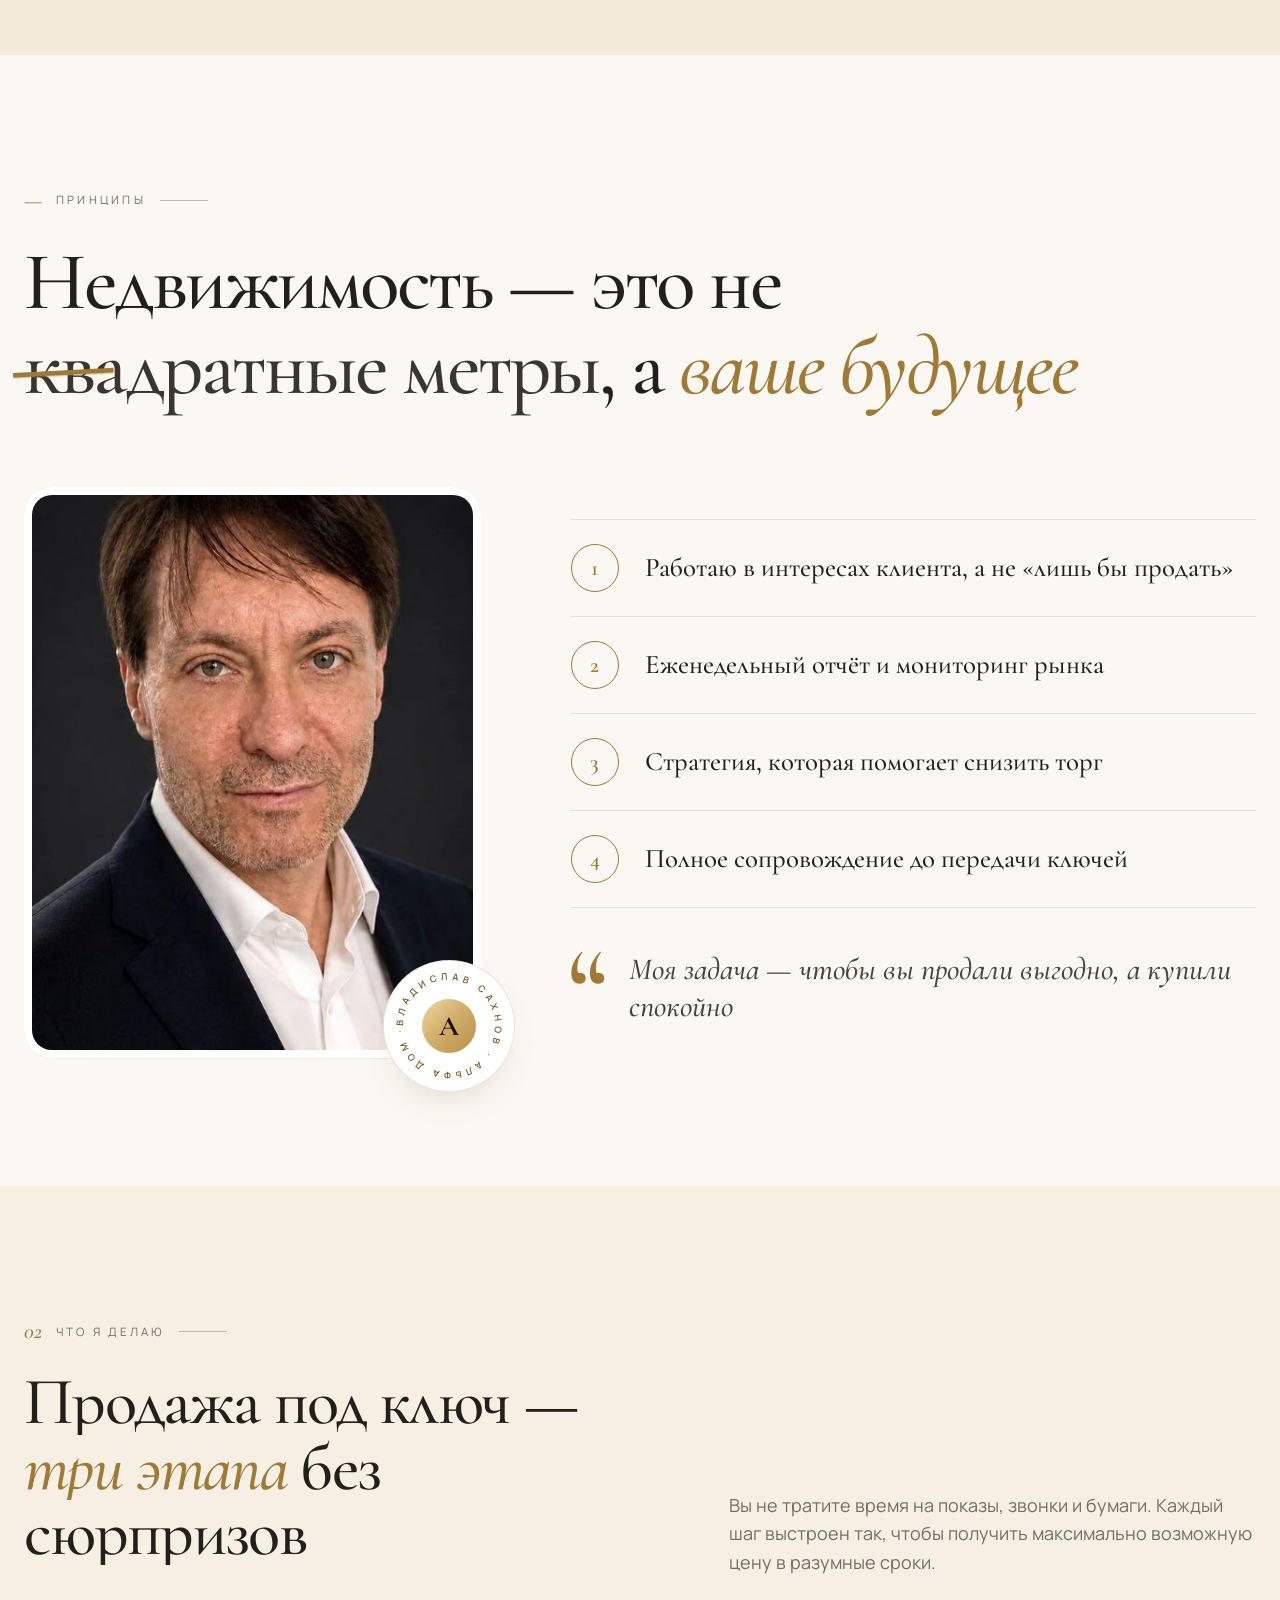
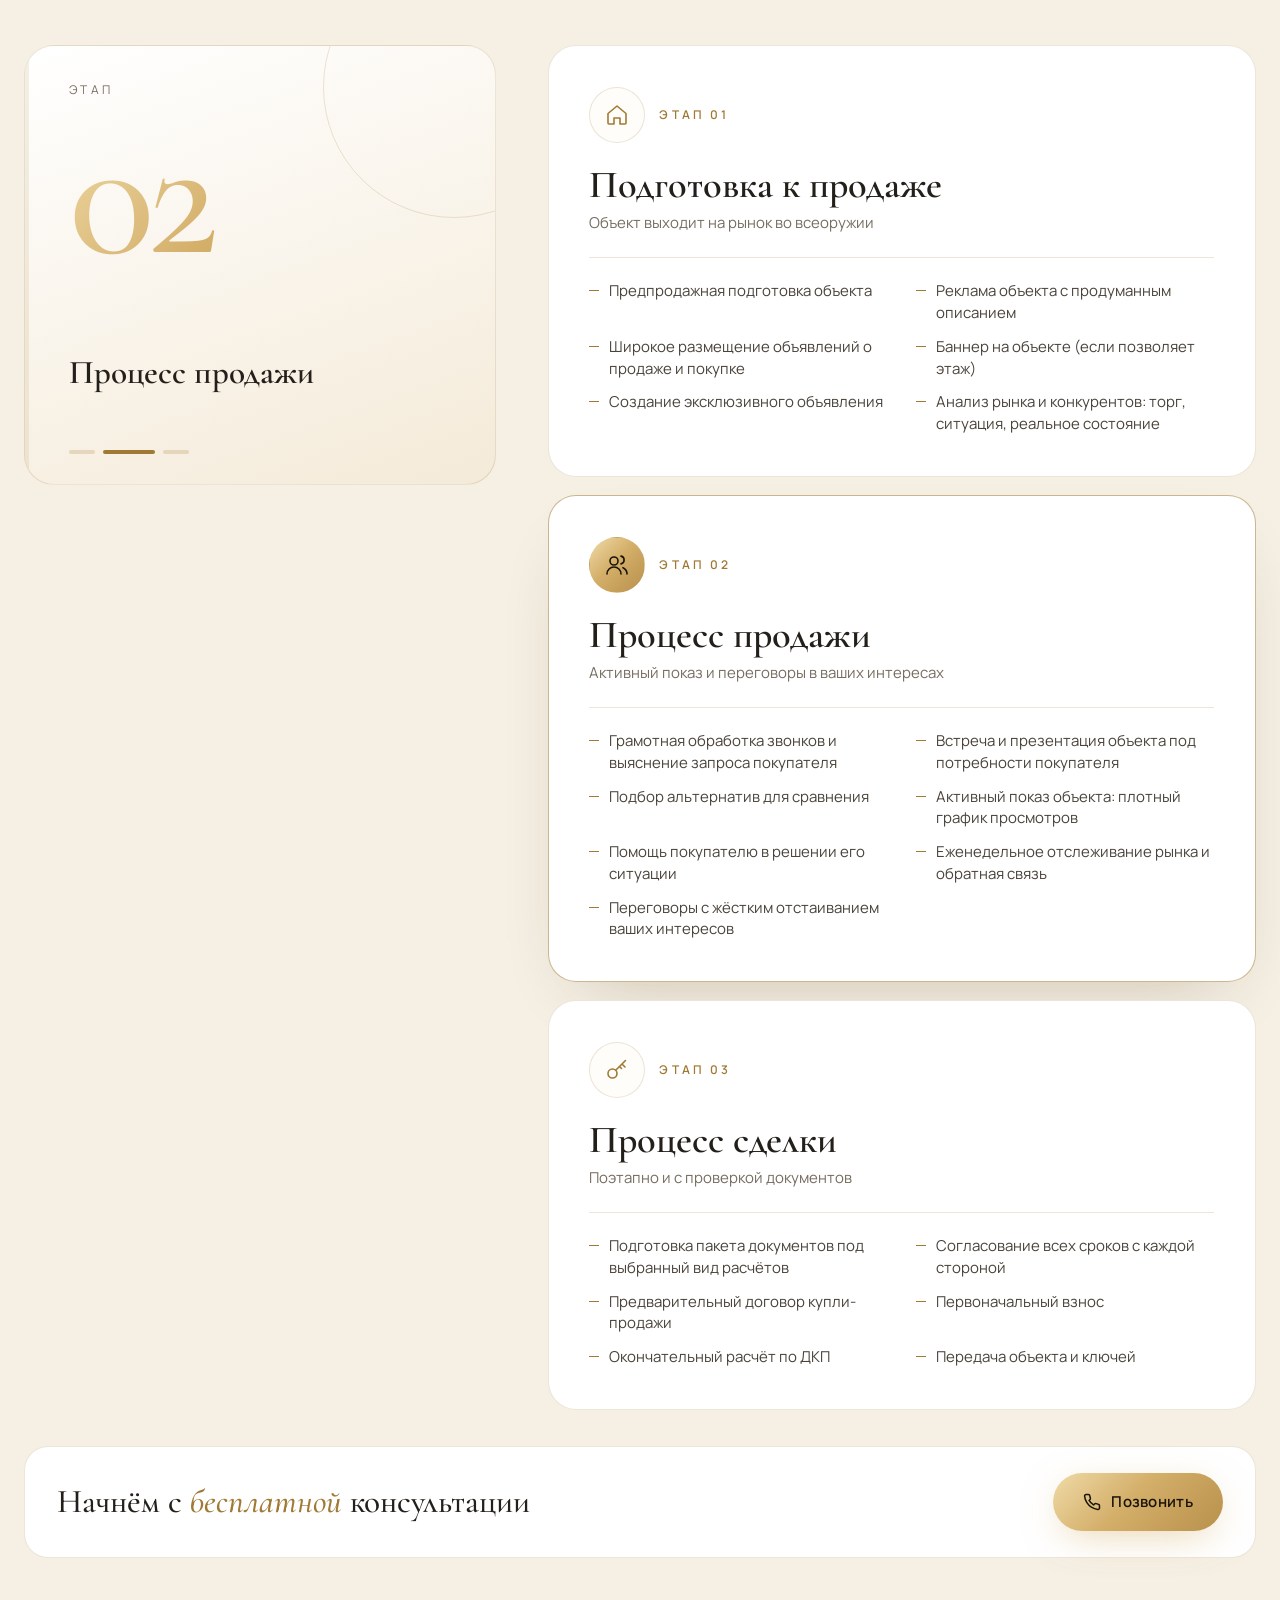
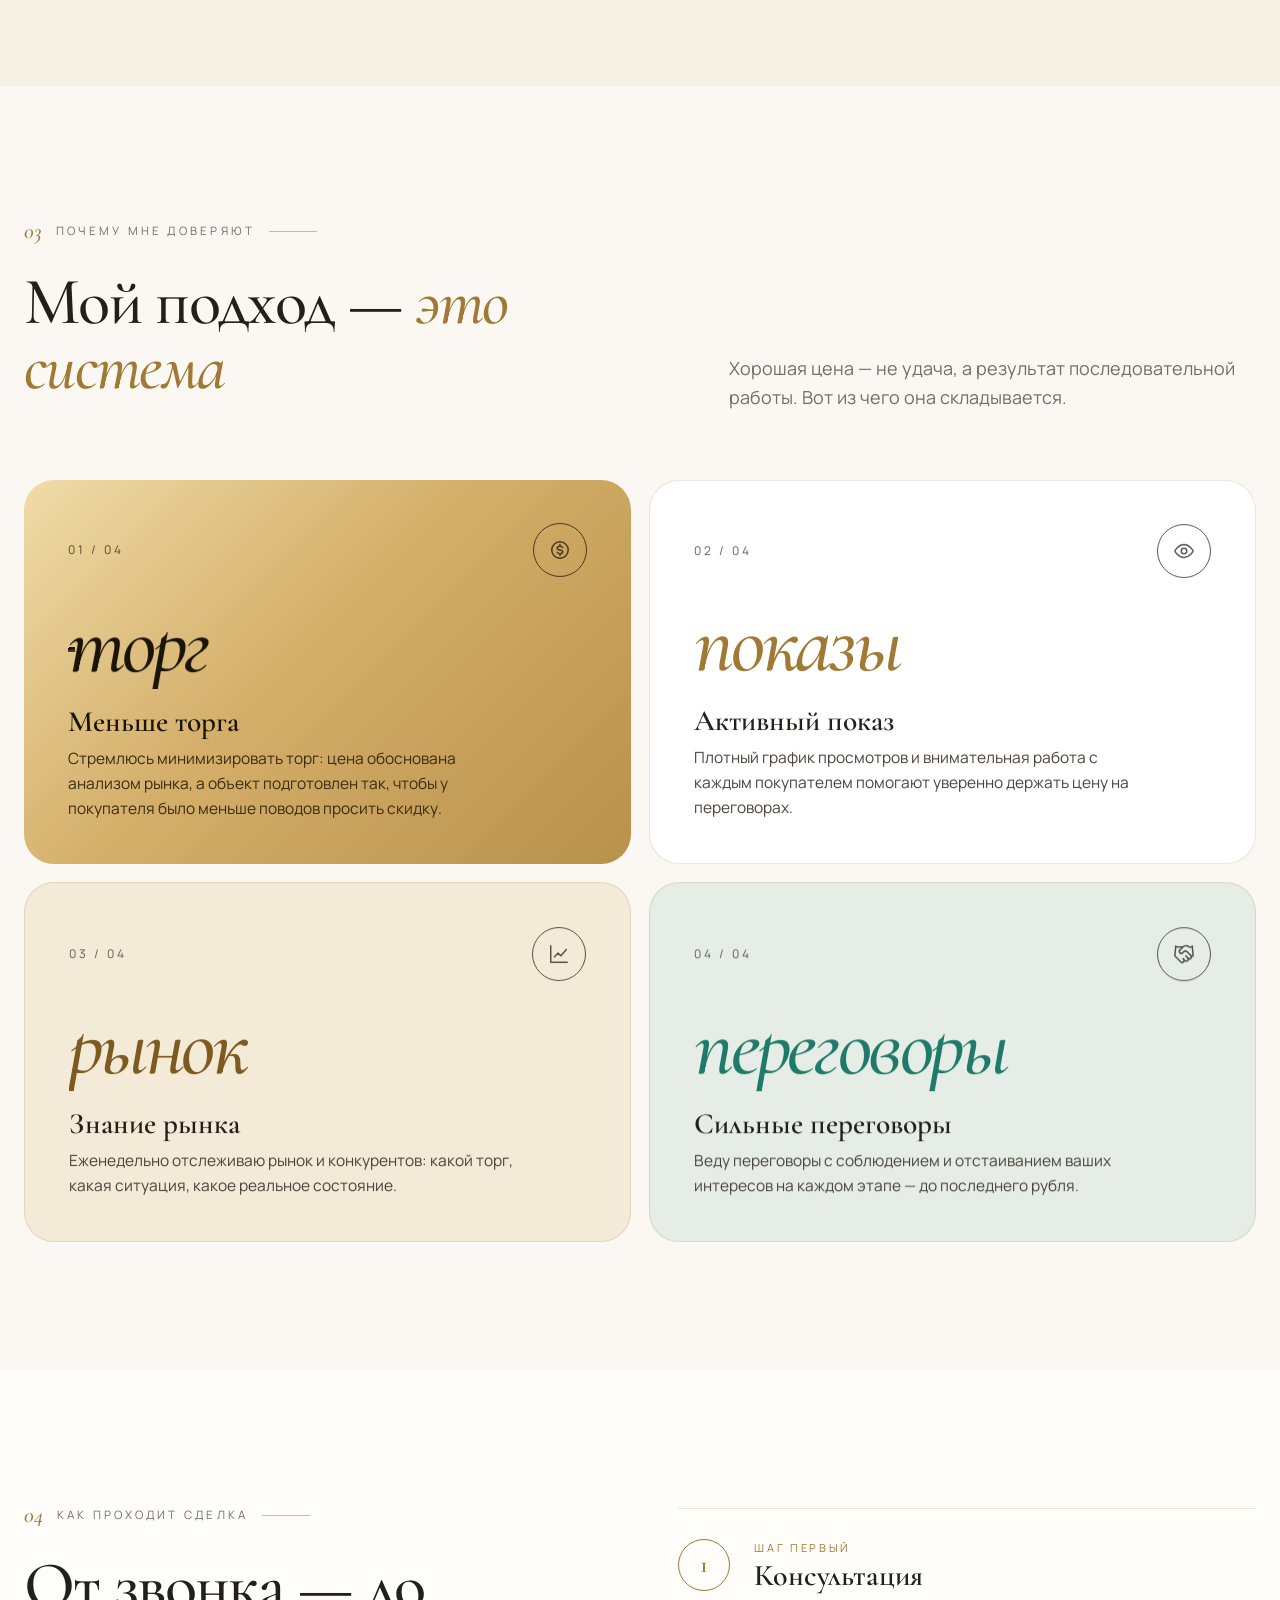
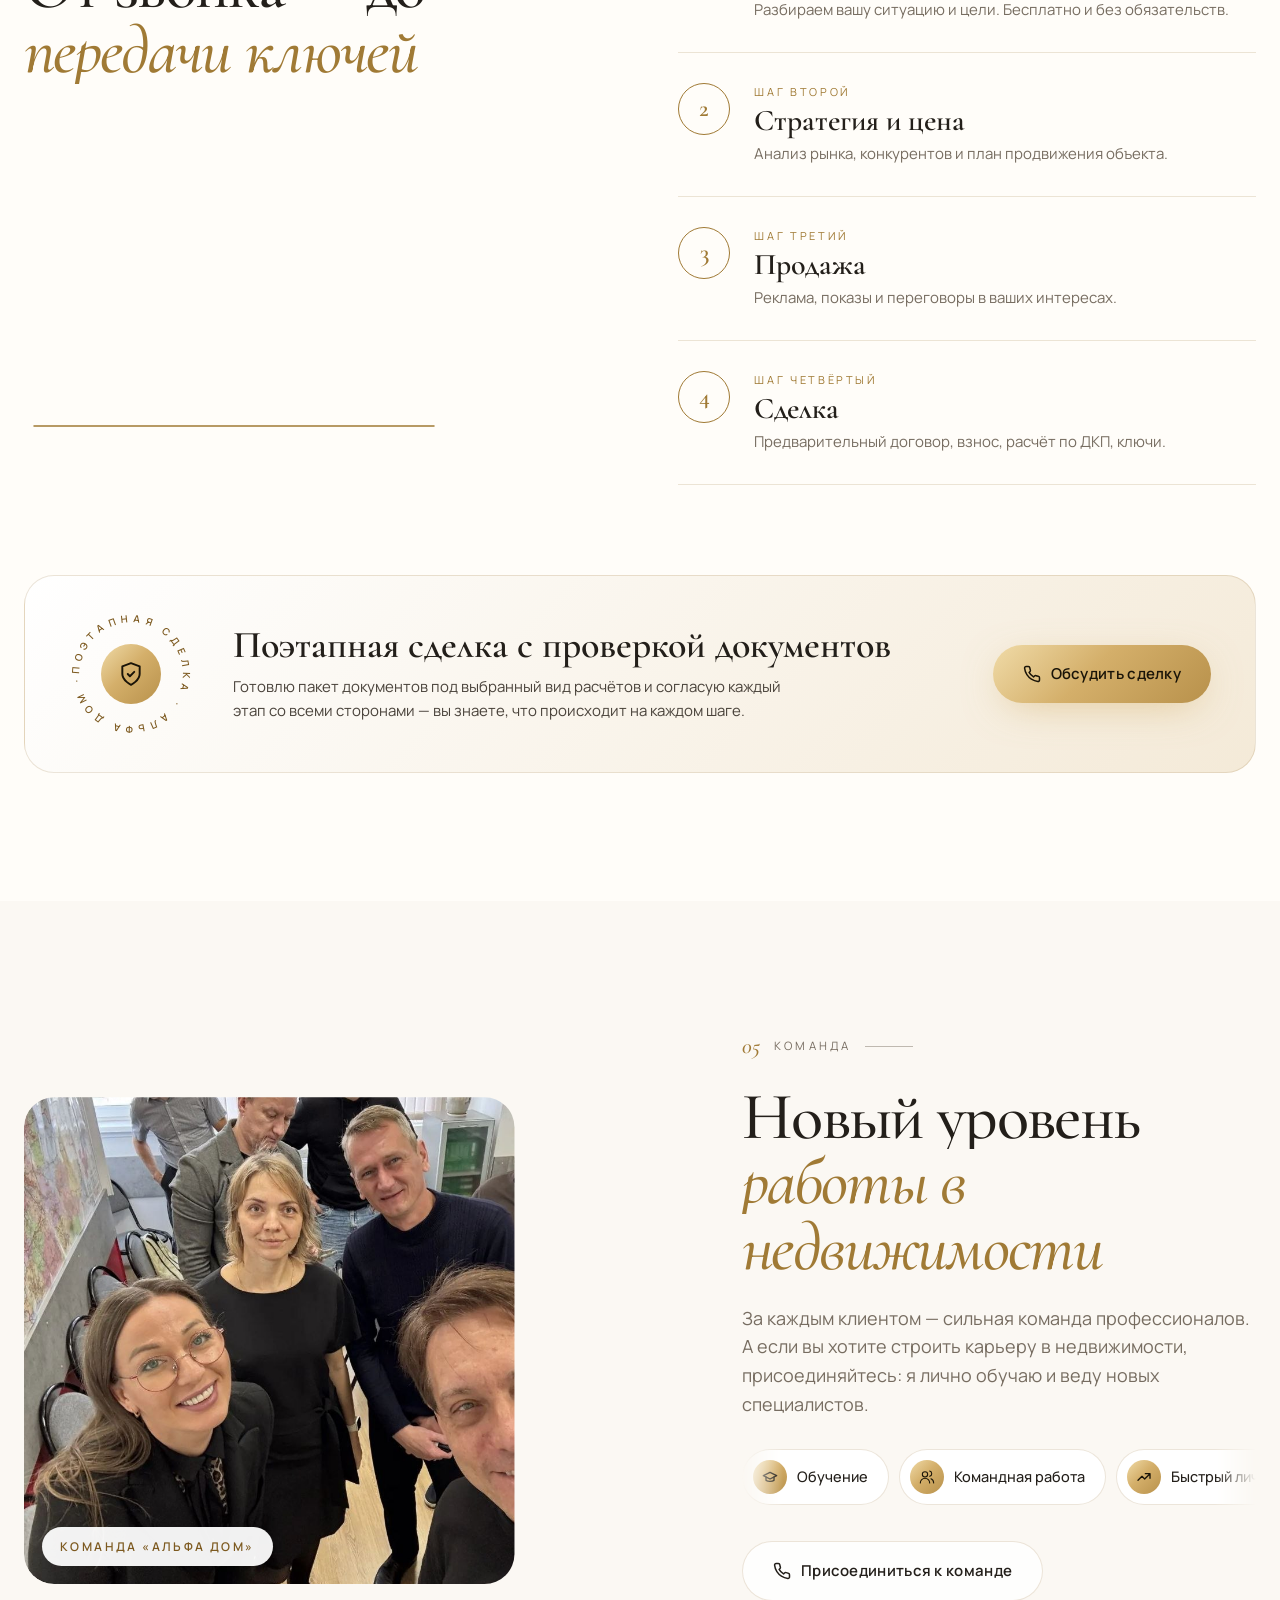
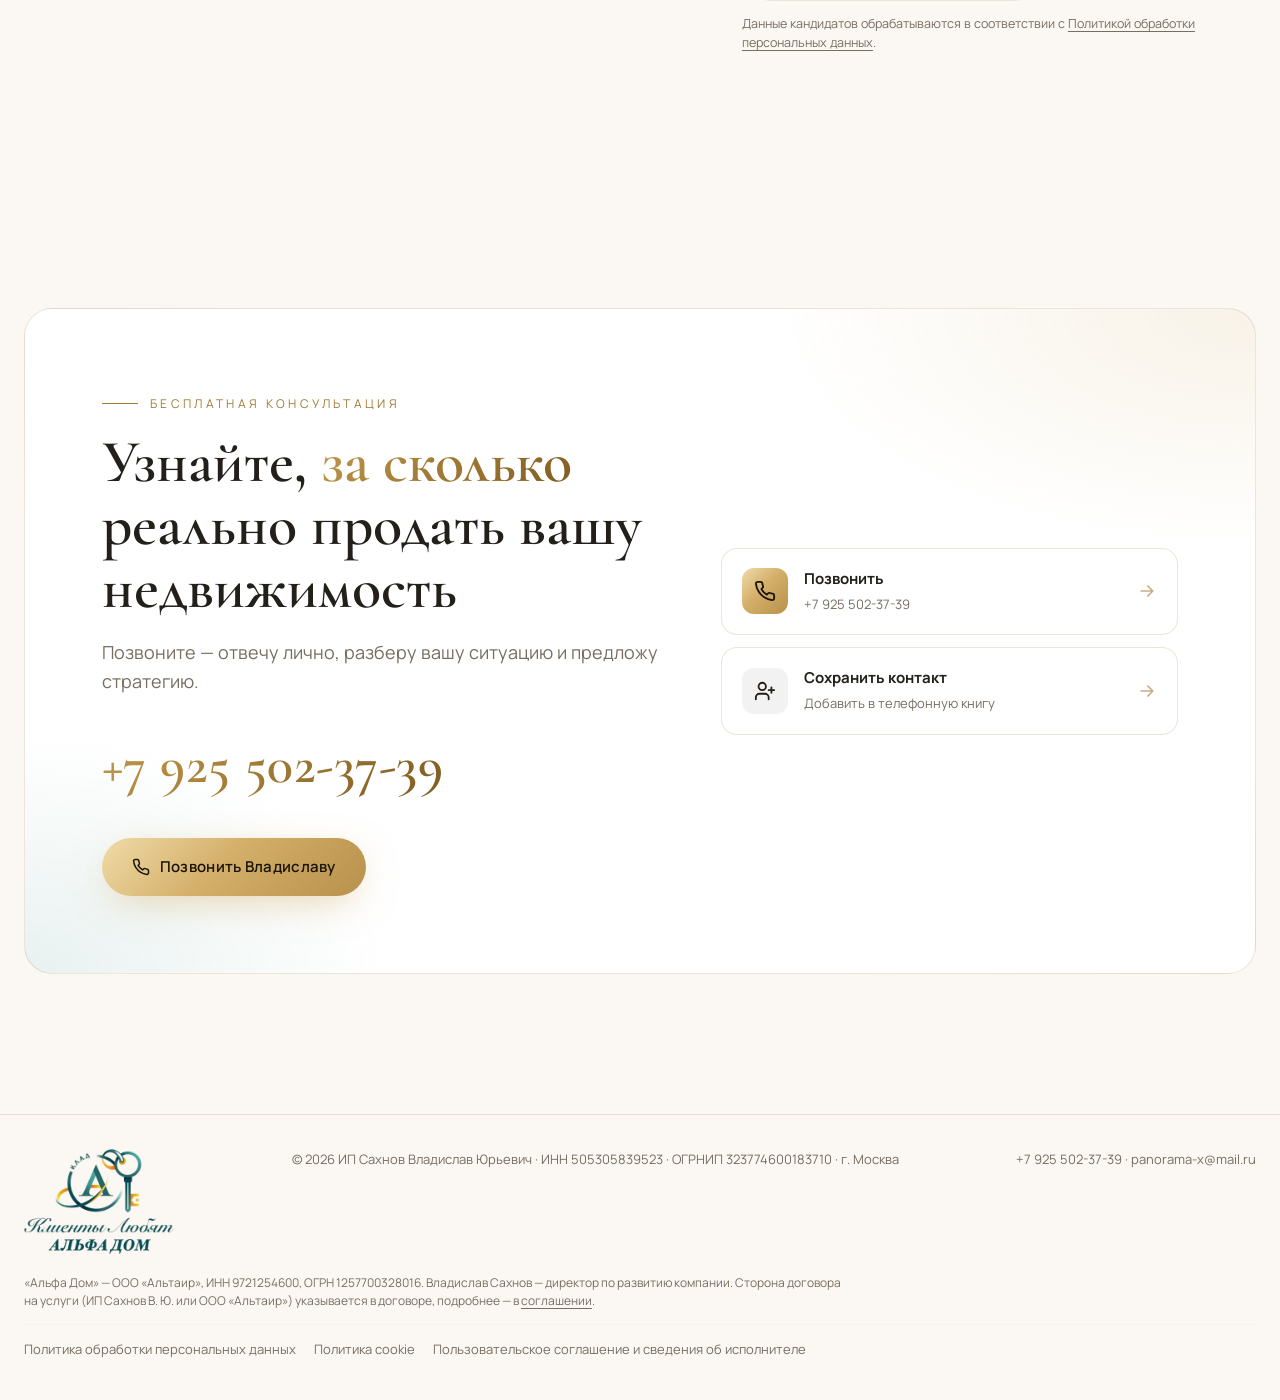
==== commit c67c11be: "Сверка с ЕГРЮЛ/ЕГРИП: убраны банковские реквизиты, уточнены адреса - Удалены банковские реквизиты ИП" ====
--- a/index.html
+++ b/index.html
@@ -783,7 +783,7 @@
     <nav class="legal-links" aria-label="Документы">
       <a href="privacy.html">Политика обработки персональных данных</a>
       <a href="cookies.html">Политика cookie</a>
-      <a href="terms.html">Пользовательское соглашение и реквизиты</a>
+      <a href="terms.html">Пользовательское соглашение и сведения об исполнителе</a>
     </nav>
   </div>
 </footer>
